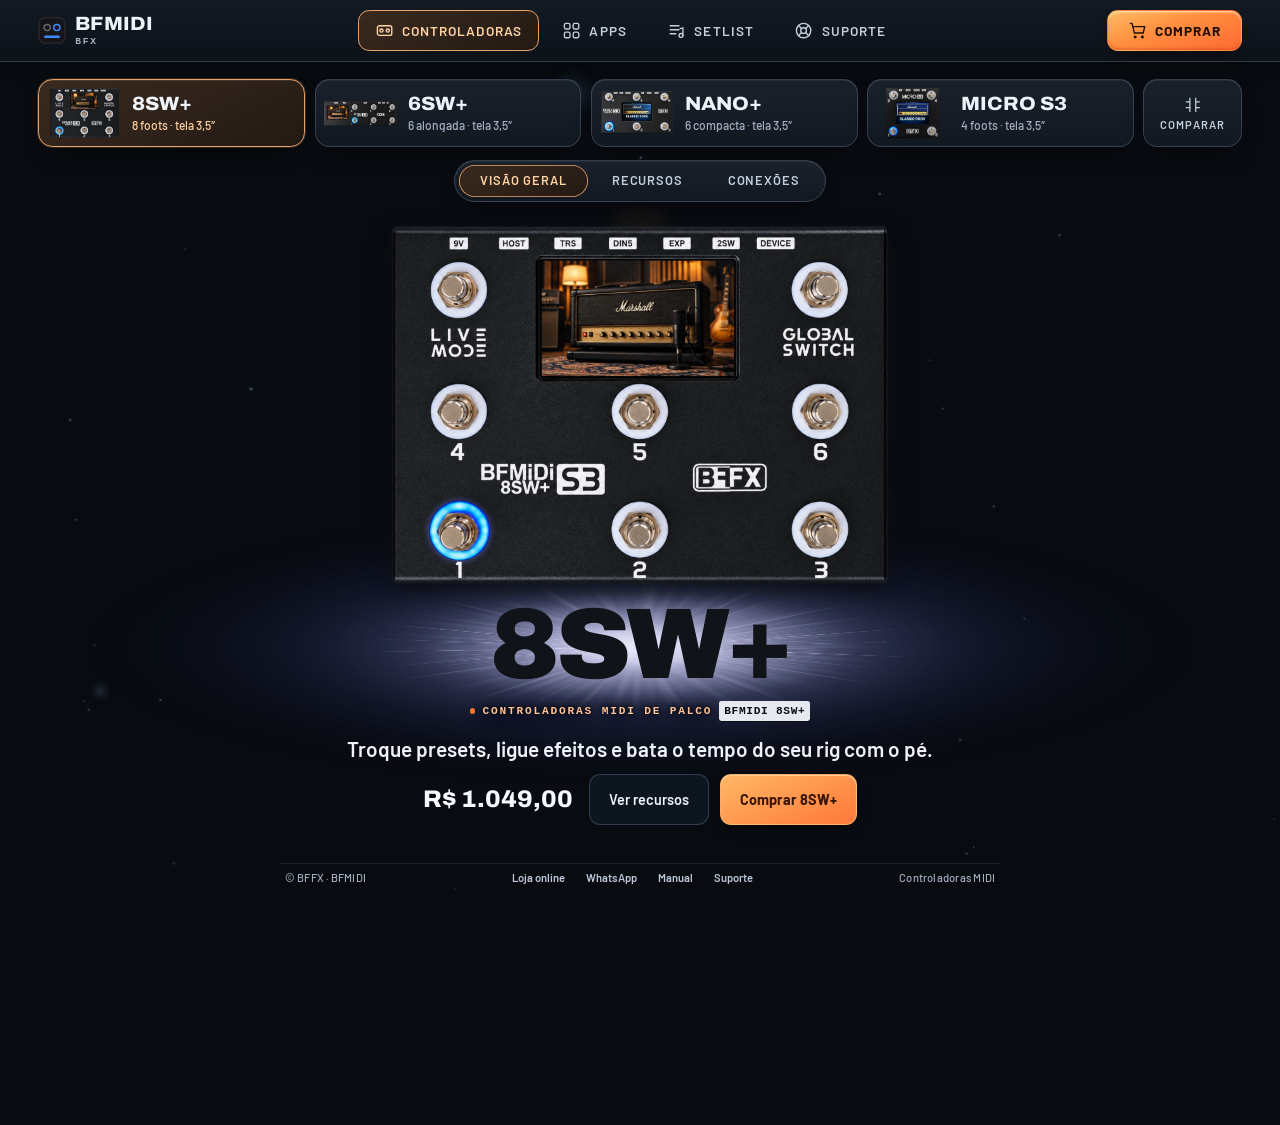
==== index.html @ 733cbb4c "Atualiza site BFMIDI" ====
<!DOCTYPE html>
<html lang="pt-BR">
<head>
<meta charset="utf-8">
<meta name="viewport" content="width=device-width, initial-scale=1, viewport-fit=cover">
<title>BFMIDI 8SW+ — Controladoras MIDI de palco | BFFX</title>
<meta name="description" content="Quatro controladoras MIDI de palco: BFMIDI 8SW+, 6SW+, NANO+ e MICRO S3. Tela colorida, anel de LED por footswitch, MIDI DIN5 (8SW+), TRS e USB, e editor que abre no navegador.">
<meta name="theme-color" content="#080b10">
<meta property="og:type" content="website">
<meta property="og:locale" content="pt_BR">
<meta property="og:url" content="https://bfmidi.com.br/">
<meta property="og:title" content="BFMIDI — Controle total aos seus pés.">
<meta property="og:description" content="Quatro controladoras MIDI de palco: 8SW+, 6SW+, NANO+ e MICRO S3.">
<meta property="og:image" content="https://bfmidi.com.br/assets/og-bfmidi.jpg">
<meta property="og:image:type" content="image/jpeg">
<meta property="og:image:width" content="1200">
<meta property="og:image:height" content="630">
<meta property="og:image:alt" content="BFMIDI 8SW+ visto de frente: oito footswitches, LIVE MODE e GLOBAL SWITCH, tela colorida com amplificador e o anel azul do footswitch 1 aceso.">
<meta name="twitter:card" content="summary_large_image">
<link rel="icon" href="assets/favicon.svg" type="image/svg+xml">
<link rel="apple-touch-icon" href="assets/apple-touch-icon.png">
<!-- Antes de pintar: a faixa de MODELOS só existe nas telas de controladora,
     e as SEÇÕES do modelo só dentro de um modelo. Decidir aqui (e não no
     main.js, que roda depois) evita o salto da página quando ela abre direto
     em Apps ou Suporte (#8sw/apps): o CSS esconde as duas pelos atributos
     data-area e data-sec do <html>, que o main.js mantém dali em diante. -->
<script>(function (v) {
  var area = v === 'apps' ? 'apps' : (v === 'downloads' || v === 'manual') ? 'sup' : v === 'loja' ? 'buy' : 'ctrl';
  document.documentElement.setAttribute('data-area', area);
  if (!v || v === 'info' || v === 'conects' || v === 'comprar') document.documentElement.setAttribute('data-sec', '');
})((location.hash.split('/')[1] || '').toLowerCase());
/* A foto da 8SW+ só é pré-carregada quando ela é a primeira coisa na tela
   (hash vazio ou #8sw). Quem entra por #nano, #nano/info ou #8sw/apps não
   baixa 346 KB com prioridade alta que disputariam com a foto certa — a
   <img> do HTML continua sendo a versão sem JS. */
if (!location.hash || /^#8sw\/?$/i.test(location.hash)) document.head.insertAdjacentHTML('beforeend', '<link rel="preload" as="image" type="image/webp" imagesrcset="assets/8sw-hero-front-sm.webp 800w, assets/8sw-hero-front.webp 1600w" imagesizes="(max-width: 860px) 92vw, (max-width: 1200px) 82vw, 1000px" fetchpriority="high">');</script>
<link rel="preconnect" href="https://fonts.googleapis.com">
<link rel="preconnect" href="https://fonts.gstatic.com" crossorigin>
<link href="https://fonts.googleapis.com/css2?family=Archivo:wdth,wght@100..125,500..900&amp;family=Barlow:wght@400;500;600&amp;display=swap" rel="stylesheet">
<link rel="stylesheet" href="css/tokens.css">
<link rel="stylesheet" href="css/style.css">
<link rel="stylesheet" href="css/refine.css">
<link rel="stylesheet" href="css/apps.css">
<link rel="stylesheet" href="css/pages.css">
<link rel="stylesheet" href="css/home.css">
<link rel="stylesheet" href="css/info.css">
<link rel="stylesheet" href="css/conects.css">
<link rel="stylesheet" href="css/shop.css">
<link rel="stylesheet" href="css/downloads.css">
<link rel="stylesheet" href="css/compare.css">
<!-- SEM JAVASCRIPT: nenhum item de navegação funciona (todos dependem do
     main.js), então os menus saem (fica só a marca), e a HOME ganha embaixo
     dela o painel Apps, que tem layout próprio sem JS e os links diretos de
     cada plataforma. A página deixa de ter a altura travada da HOME e rola.
     Com JS nada disto vale, e o apply() do main.js põe aria-hidden/inert no
     painel Apps. -->
<noscript><style>
  #mnav-main, #mnav-buy, #mstrip, #msec, #mbar { display: none !important; }
  #panels { padding-top: 16px; }
  #panels > .panel { grid-area: auto; }
  #panel-apps { display: flex; opacity: 1; visibility: visible; }
  .app:has(#panel-home.is-on) { height: auto; }
  .app:has(#panel-home.is-on) > .panels { min-height: 0; }
</style></noscript>
</head>
<body>
<a class="skip-link" href="#panels">Pular para o conteúdo</a>
<div class="app" id="app">
<canvas id="particle-field" aria-hidden="true"></canvas>
  <!-- O MENU (out/2026), em três níveis, cada um com um papel só
       (README, "Navegação"; textos em ui.nav do content.js):
         1 MENU PRINCIPAL  as seções do site, sempre as mesmas. No computador
                           fica preso no topo; no celular vira a barra de
                           baixo (#mbar, depois do <main>);
         2 MODELOS         os quatro + Comparar, só nas telas de controladora;
         3 SEÇÕES          as do modelo aberto, dentro da página.
       O que está aqui é a versão da primeira pintura (8SW+ aceso): o main.js
       remonta os três a partir do content.js e mantém o item aceso
       (aria-current="page"). -->
  <header class="mnav" id="mnav">
    <div class="mnav__in">
      <a class="mnav__brand" href="#8sw" data-go="home" aria-label="BFMIDI, página inicial">
        <img src="assets/favicon.svg" alt="" width="34" height="34">
        <span class="mnav__brand-txt" aria-hidden="true">BFMIDI<small>BFX</small></span>
      </a>
      <nav class="mnav__main" id="mnav-main" aria-label="Menu principal">
        <a class="mnav__item" href="#8sw" data-go="home" data-key="ctrl" aria-current="page"><svg class="nav-icon" viewBox="0 0 24 24" fill="none" stroke="currentColor" stroke-width="1.7" stroke-linecap="round" stroke-linejoin="round" aria-hidden="true"><rect x="3" y="6" width="18" height="12" rx="2.5"/><circle cx="8" cy="12" r="2"/><circle cx="16" cy="12" r="2"/></svg><span>Controladoras</span></a>
        <a class="mnav__item" href="#8sw/apps" data-go="view:apps" data-key="apps"><svg class="nav-icon" viewBox="0 0 24 24" fill="none" stroke="currentColor" stroke-width="1.7" stroke-linecap="round" stroke-linejoin="round" aria-hidden="true"><rect x="3" y="3" width="7" height="7" rx="2"/><rect x="14" y="3" width="7" height="7" rx="2"/><rect x="3" y="14" width="7" height="7" rx="2"/><rect x="14" y="14" width="7" height="7" rx="2"/></svg><span>Apps</span></a>
        <a class="mnav__item" href="setlist/" data-key="setlist"><svg class="nav-icon" viewBox="0 0 24 24" fill="none" stroke="currentColor" stroke-width="1.7" stroke-linecap="round" stroke-linejoin="round" aria-hidden="true"><path d="M4 6h11M4 11h11M4 16h7"/><circle cx="17.5" cy="18" r="2.4"/><path d="M19.9 18V8.5l-3.4 1"/></svg><span>Setlist</span></a>
        <a class="mnav__item" href="#8sw/downloads" data-go="view:downloads" data-key="sup"><svg class="nav-icon" viewBox="0 0 24 24" fill="none" stroke="currentColor" stroke-width="1.7" stroke-linecap="round" stroke-linejoin="round" aria-hidden="true"><circle cx="12" cy="12" r="9"/><circle cx="12" cy="12" r="3.6"/><path d="m5.6 5.6 3.9 3.9m5 5 3.9 3.9m0-12.8-3.9 3.9m-5 5-3.9 3.9"/></svg><span>Suporte</span></a>
      </nav>
      <a class="mnav__buy" id="mnav-buy" href="#8sw/comprar" data-go="buy"><svg class="nav-icon" viewBox="0 0 24 24" fill="none" stroke="currentColor" stroke-width="1.7" stroke-linecap="round" stroke-linejoin="round" aria-hidden="true"><path d="M3 3h2l3 12h11l2-8H6"/><circle cx="9" cy="20" r="1"/><circle cx="18" cy="20" r="1"/></svg><span>Comprar</span></a>
    </div>
  </header>
  <nav class="mstrip" id="mstrip" aria-label="Modelos BFMIDI">
    <div class="mstrip__in">
      <a class="mstrip__card" href="#8sw" data-go="model:0" aria-current="page"><span class="mstrip__img"><img src="assets/8sw-hero-front-thumb.webp" alt="" decoding="async"></span><span class="mstrip__txt"><span class="mstrip__name">8SW+</span><span class="mstrip__note"><span class="note-a">8 foots</span><span class="note-b"> · tela 3,5″</span></span></span></a>
      <a class="mstrip__card" href="#6sw" data-go="model:1"><span class="mstrip__img"><img src="assets/6sw-hero-thumb.webp" alt="" decoding="async"></span><span class="mstrip__txt"><span class="mstrip__name">6SW+</span><span class="mstrip__note"><span class="note-a">6 alongada</span><span class="note-b"> · tela 3,5″</span></span></span></a>
      <a class="mstrip__card" href="#nano" data-go="model:2"><span class="mstrip__img"><img src="assets/nano-hero-thumb.webp" alt="" decoding="async"></span><span class="mstrip__txt"><span class="mstrip__name">NANO+</span><span class="mstrip__note"><span class="note-a">6 compacta</span><span class="note-b"> · tela 3,5″</span></span></span></a>
      <a class="mstrip__card" href="#micro" data-go="model:3"><span class="mstrip__img"><img src="assets/micro-hero-thumb.webp" alt="" decoding="async"></span><span class="mstrip__txt"><span class="mstrip__name">MICRO S3</span><span class="mstrip__note"><span class="note-a">4 foots</span><span class="note-b"> · tela 3,5″</span></span></span></a>
      <a class="mstrip__cmp" href="#8sw/comparar" data-go="view:comparar"><svg class="nav-icon" viewBox="0 0 24 24" fill="none" stroke="currentColor" stroke-width="1.7" stroke-linecap="round" stroke-linejoin="round" aria-hidden="true"><path d="M8 3v18M16 3v18"/><path d="M3 8h5M3 16h5M16 8h5M16 16h5"/></svg><span>Comparar</span></a>
    </div>
  </nav>
  <nav class="msec" id="msec" aria-label="Seções do modelo">
    <div class="msec__in">
      <a class="msec__tab" href="#8sw" data-go="home" data-view="home" aria-current="page">Visão geral</a>
      <a class="msec__tab" href="#8sw/info" data-go="view:info" data-view="info">Recursos</a>
      <a class="msec__tab" href="#8sw/conects" data-go="view:conects" data-view="conects">Conexões</a>
    </div>
  </nav>
<p class="sr-only" id="live-region" aria-live="polite"></p>
  <main class="panels" id="panels" tabindex="-1">
    <!-- O título da página fica FORA dos painéis: o painel que sai vira
         aria-hidden/inert, e com o h1 dentro da HOME as outras vistas ficavam
         sem título de nível 1. O apply() do main.js troca o texto a cada vista. -->
    <h1 class="sr-only" id="hero-h1b">BFMIDI 8SW+</h1>
    <section class="panel panel-home is-on" id="panel-home" aria-hidden="false">
      <div class="hero">
<div class="hero-stage bf-stage" id="hero-stage">
          <i class="bf-stage__key" aria-hidden="true"></i>
          <figure class="shot bf-stage is-on" data-i="0" style="--home-ar:1.3927;--home-rel:1;--crop-l:1;--crop-r:1.25;--crop-t:1.05;--crop-b:0.96">
            <i class="bf-stage__rim" aria-hidden="true"></i>
            <i class="bf-stage__floor" aria-hidden="true"></i>
            <div class="shot-body">
            <img src="assets/8sw-hero-front.webp"
                 srcset="assets/8sw-hero-front-sm.webp 800w, assets/8sw-hero-front.webp 1600w"
                 sizes="(max-width: 860px) 92vw, (max-width: 1200px) 82vw, 1000px"
                 alt="BFMIDI 8SW+ visto de frente: oito footswitches, LIVE MODE e GLOBAL SWITCH, tela colorida com amplificador e o anel azul do footswitch 1 aceso.">
            </div>
          </figure>
        </div>
<p class="hero-wordmark" aria-hidden="true"><span class="hero-rays"><span class="hero-rays-field"><i class="r1"></i><i class="r2"></i><i class="r3"></i><i class="core"></i></span></span><span class="hero-wordmark-text" id="hero-wordmark">8SW+</span></p>
<p class="hero-kicker bf-kicker" id="hero-kicker"></p>
<div class="hero-pitch" id="hero-pitch"></div>
      </div>
    </section>
    <section class="panel" id="panel-info" aria-hidden="true"></section>
    <section class="panel" id="panel-conects" aria-hidden="true"></section>
    <section class="panel" id="panel-comprar" aria-hidden="true"></section>
    <section class="panel" id="panel-apps"><div class="apps-page" id="apps-page" data-focus="desk" data-plat="none">
  <div class="ap-wrap">

  <!-- PALCO. A ordem do HTML é a ordem de leitura em todas as larguras:
       cabeçalho → dock → cartão com o botão → aparelhos. No desktop o
       texto vira a coluna da esquerda e o palco a da direita. -->
  <div class="ap-hero">
    <div class="ap-copy">
      <h2 class="ap-title" id="apps-title">
        <span class="ap-title__line">BFMiDi Editor,</span>
        <span class="ap-title__line ap-title__line--hot">em qualquer tela.</span>
      </h2>
      <p class="ap-lead">O mesmo editor da sua BFMIDI no navegador, no Windows, no Mac, no iPhone e no iPad.</p>

      <div class="ap-get" role="group" aria-labelledby="apps-get-label">
        <div class="ap-get__head">
          <p class="ap-label" id="apps-get-label">Escolha onde usar</p>
          <button class="ap-help-btn" id="abrir-ajuda" type="button" commandfor="ajuda-dialog" command="show-modal" aria-haspopup="dialog">
            <svg viewBox="0 0 24 24" fill="none" stroke="currentColor" stroke-width="1.8" stroke-linecap="round" stroke-linejoin="round" aria-hidden="true"><circle cx="12" cy="12" r="9.2"/><path d="M9.4 9.3a2.7 2.7 0 0 1 5.2 1c0 1.8-2.6 2.4-2.6 3.9"/><path d="M12 17.3h.01"/></svg>
            <span>Ajuda<span class="ap-help-more"> para instalar</span></span>
          </button>
        </div>

        <!-- Dock: vira seletor de abas com JS. Sem JS fica oculto e as cinco
             plataformas aparecem numa lista compacta, cada uma com o botão. -->
        <div class="ap-dock" role="tablist" aria-label="Plataformas do BFMiDi Editor" hidden>
          <button class="ap-key" type="button" role="tab" id="ap-tab-online" aria-controls="ap-plat-online" aria-selected="false" tabindex="-1" data-plat="online" data-focus="desk">
            <span class="ap-key__cap" aria-hidden="true"><svg viewBox="0 0 24 24" fill="none" stroke="currentColor" stroke-width="1.6" stroke-linecap="round"><circle cx="12" cy="12" r="9.2"/><path d="M2.9 9.2h18.2M2.9 14.8h18.2"/><path d="M12 2.8c2.5 2.5 3.9 5.7 3.9 9.2s-1.4 6.7-3.9 9.2c-2.5-2.5-3.9-5.7-3.9-9.2S9.5 5.3 12 2.8z"/></svg></span>
            <span class="ap-key__name">Online</span>
            <span class="ap-key__sub" aria-hidden="true"><span class="ap-lm">Navegador</span><span class="ap-s">Web</span></span>
            <span class="ap-key__led" aria-hidden="true"></span>
          </button>
          <button class="ap-key" type="button" role="tab" id="ap-tab-windows" aria-controls="ap-plat-windows" aria-selected="false" tabindex="-1" data-plat="windows" data-focus="desk">
            <span class="ap-key__cap" aria-hidden="true"><svg viewBox="0 0 24 24" fill="currentColor"><path d="M3 5.5 10.5 4.4v7.1H3zm8.5-1.3L21 3v8.5h-9.5zM3 12.5h7.5v7.1L3 18.5zm8.5 0H21V21l-9.5-1.3z"/></svg></span>
            <span class="ap-key__name">Windows</span>
            <span class="ap-key__sub" aria-hidden="true"><span class="ap-l">Windows 10/11</span><span class="ap-m">Win 10/11</span><span class="ap-s">10/11</span></span>
            <span class="ap-key__led" aria-hidden="true"></span>
          </button>
          <button class="ap-key" type="button" role="tab" id="ap-tab-mac" aria-controls="ap-plat-mac" aria-selected="false" tabindex="-1" data-plat="mac" data-focus="desk">
            <span class="ap-key__cap" aria-hidden="true"><svg viewBox="0 0 24 24" fill="currentColor"><path d="M16.4 12.7c0-2.5 2-3.7 2.1-3.8-1.2-1.7-3-1.9-3.6-2-1.5-.2-3 .9-3.8.9-.8 0-2-.9-3.3-.9-1.7 0-3.3 1-4.1 2.5-1.8 3.1-.5 7.6 1.3 10.1.9 1.2 1.9 2.6 3.2 2.5 1.3-.1 1.8-.8 3.3-.8s2 .8 3.3.8 2.2-1.3 3-2.5c1-1.4 1.4-2.8 1.4-2.9 0 0-2.8-1.1-2.8-3.9zM14 5.3c.7-.8 1.2-2 1-3.2-1 0-2.2.7-2.9 1.5-.6.7-1.2 1.9-1 3.1 1.1.1 2.2-.6 2.9-1.4z"/></svg></span>
            <span class="ap-key__name">Mac</span>
            <span class="ap-key__sub" aria-hidden="true"><span class="ap-lm">macOS 14+</span><span class="ap-s">14+</span></span>
            <span class="ap-key__led" aria-hidden="true"></span>
          </button>
          <button class="ap-key" type="button" role="tab" id="ap-tab-ios" aria-controls="ap-plat-ios" aria-selected="false" tabindex="-1" data-plat="ios" data-focus="mobile">
            <span class="ap-key__cap" aria-hidden="true"><svg viewBox="0 0 24 24" fill="none" stroke="currentColor" stroke-width="1.6" stroke-linejoin="round"><rect x="2.6" y="4" width="12.4" height="16.6" rx="2"/><rect x="15.4" y="8.2" width="6.2" height="12.4" rx="1.7" fill="currentColor" fill-opacity=".18"/><path d="M7.6 17.9h2.4" stroke-linecap="round"/></svg></span>
            <span class="ap-key__name">iPhone e iPad</span>
            <span class="ap-key__sub" aria-hidden="true"><span class="ap-lm">iOS 17+</span><span class="ap-s">17+</span></span>
            <span class="ap-key__led" aria-hidden="true"></span>
          </button>
          <button class="ap-key" type="button" role="tab" id="ap-tab-android" aria-controls="ap-plat-android" aria-selected="false" tabindex="-1" data-plat="android" data-focus="phone">
            <span class="ap-key__cap" aria-hidden="true"><svg viewBox="0 0 24 24" fill="currentColor"><path d="M17.6 9.5H6.4v8.2c0 .7.5 1.2 1.2 1.2h1.1v2.6a1.3 1.3 0 0 0 2.6 0v-2.6h1.4v2.6a1.3 1.3 0 0 0 2.6 0v-2.6h1.1c.7 0 1.2-.5 1.2-1.2V9.5zM3.9 9.7a1.3 1.3 0 0 0-1.3 1.3v5.2a1.3 1.3 0 0 0 2.6 0V11a1.3 1.3 0 0 0-1.3-1.3zm16.2 0a1.3 1.3 0 0 0-1.3 1.3v5.2a1.3 1.3 0 0 0 2.6 0V11a1.3 1.3 0 0 0-1.3-1.3zM15.4 3.6l1-1.7c.1-.1 0-.3-.1-.3-.1-.1-.3 0-.3.1l-1 1.8a6.6 6.6 0 0 0-6 0l-1-1.8c-.1-.1-.3-.2-.4-.1-.1.1-.1.2-.1.3l1 1.7A5.9 5.9 0 0 0 6.4 8.7h11.2a5.9 5.9 0 0 0-2.2-5.1zM9.3 6.6a.6.6 0 1 1 0-1.2.6.6 0 0 1 0 1.2zm5.4 0a.6.6 0 1 1 0-1.2.6.6 0 0 1 0 1.2z"/></svg></span>
            <span class="ap-key__name">Android</span>
            <span class="ap-key__sub" aria-hidden="true"><span class="ap-lm">Android 7+</span><span class="ap-s">7+</span></span>
            <span class="ap-key__led" aria-hidden="true"></span>
          </button>
        </div>

        <div class="ap-plats">

          <!-- Online -->
          <article class="ap-plat" id="ap-plat-online" aria-labelledby="ap-plat-online-h" data-plat="online">
            <div class="ap-plat__top">
              <div class="ap-plat__flags"><span class="ap-rec" hidden><span>Recomendado<span class="ap-rec__more"> para este dispositivo</span></span></span></div>
              <span class="ap-plat__icon" aria-hidden="true"><img src="assets/apps/icon-256.png" srcset="assets/apps/icon-112.webp 112w, assets/apps/icon-256.webp 256w" sizes="56px" width="256" height="256" alt="" loading="lazy" decoding="async"></span>
              <div class="ap-plat__id">
                <h3 id="ap-plat-online-h">Online <span class="ap-plat__sub">no navegador</span></h3>
                <p class="ap-plat__req"><svg class="ap-plat__os" aria-hidden="true" viewBox="0 0 24 24" fill="none" stroke="currentColor" stroke-width="1.9" stroke-linecap="round"><circle cx="12" cy="12" r="9.2"/><path d="M2.9 9.2h18.2M2.9 14.8h18.2"/><path d="M12 2.8c2.5 2.5 3.9 5.7 3.9 9.2s-1.4 6.7-3.9 9.2c-2.5-2.5-3.9-5.7-3.9-9.2S9.5 5.3 12 2.8z"/></svg><span>Chrome ou Edge no computador</span></p>
              </div>
            </div>
            <div class="ap-plat__act">
              <a class="ap-cta" href="https://bffx-updates.github.io/Editor_BFMiDi_v15/" target="_blank" rel="noopener noreferrer">
                <span>Abrir no navegador</span>
                <svg viewBox="0 0 24 24" fill="none" stroke="currentColor" stroke-width="2.2" stroke-linecap="round" stroke-linejoin="round" aria-hidden="true"><path d="M14 4h6v6M20 4l-8 8M18 14v4a2 2 0 0 1-2 2H6a2 2 0 0 1-2-2V8a2 2 0 0 1 2-2h4"/></svg>
                <span class="sr-only">(abre em nova aba)</span>
              </a>
              <p class="ap-plat__file ap-plat__meta" aria-hidden="true">Sem instalar · abre em nova aba</p>
              <button class="ap-link-btn js-help" type="button" data-help="ajuda-sem" commandfor="ajuda-dialog" command="show-modal" aria-haspopup="dialog">Ou use o editor do próprio pedal, pelo Wi‑Fi dele</button>
            </div>
            <p class="ap-plat__text"><span class="ap-plat__t1">Nada para instalar: conecta pelo cabo USB e, sem o cabo, abre no modo offline.</span><span class="ap-plat__t2"> Dá para montar os presets mesmo sem o pedal conectado.</span></p>
            <ul class="ap-tags" aria-label="Formas de conexão">
              <li>Cabo USB</li>
              <li>Modo offline</li>
            </ul>
          </article>

          <!-- Windows -->
          <article class="ap-plat" id="ap-plat-windows" aria-labelledby="ap-plat-windows-h" data-plat="windows">
            <div class="ap-plat__top">
              <div class="ap-plat__flags"><span class="ap-rec" hidden><span>Recomendado<span class="ap-rec__more"> para este dispositivo</span></span></span></div>
              <span class="ap-plat__icon" aria-hidden="true"><img src="assets/apps/icon-256.png" srcset="assets/apps/icon-112.webp 112w, assets/apps/icon-256.webp 256w" sizes="56px" width="256" height="256" alt="" loading="lazy" decoding="async"></span>
              <div class="ap-plat__id">
                <h3 id="ap-plat-windows-h">Windows</h3>
                <p class="ap-plat__req"><svg class="ap-plat__os" aria-hidden="true" viewBox="0 0 24 24" fill="currentColor"><path d="M3 5.5 10.5 4.4v7.1H3zm8.5-1.3L21 3v8.5h-9.5zM3 12.5h7.5v7.1L3 18.5zm8.5 0H21V21l-9.5-1.3z"/></svg><span>Windows 10 e 11 (64 bits)</span></p>
              </div>
            </div>
            <div class="ap-plat__act">
              <a class="ap-cta" href="https://apps.microsoft.com/detail/9N261RXBPLBM?hl=pt-BR&amp;gl=BR" target="_blank" rel="noopener noreferrer">
                <svg viewBox="0 0 24 24" fill="none" stroke="currentColor" stroke-width="2.2" stroke-linecap="round" stroke-linejoin="round" aria-hidden="true"><path d="M5 8h14l-1 12H6zM9 8V6a3 3 0 0 1 6 0v2"/></svg>
                <span>Baixar na Microsoft Store</span>
                <span class="sr-only">(abre em nova aba)</span>
              </a>
              <p class="ap-plat__file ap-plat__meta">Microsoft Store · atualiza sozinho</p>
              <a class="ap-link-btn" href="assets/apps/BFMiDi-Editor-15.15.261119-Setup.exe" download>Ou baixe o instalador (Setup.exe · 5,8 MB)</a>
              <button class="ap-link-btn js-help" type="button" data-help="ajuda-win" commandfor="ajuda-dialog" command="show-modal" aria-haspopup="dialog">Como instalar no Windows</button>
            </div>
            <p class="ap-plat__text"><span class="ap-plat__t1">Conecta pelo Wi‑Fi do pedal, pela rede de casa ou pelo cabo USB, e abre para editar mesmo sem o pedal.</span><span class="ap-plat__t2"> Instala por usuário, sem pedir senha de administrador.</span></p>
            <ul class="ap-tags" aria-label="Formas de conexão">
              <li>Wi‑Fi</li>
              <li>Rede</li>
              <li>USB</li>
              <li>Offline</li>
            </ul>
          </article>

          <!-- Mac -->
          <article class="ap-plat" id="ap-plat-mac" aria-labelledby="ap-plat-mac-h" data-plat="mac">
            <div class="ap-plat__top">
              <div class="ap-plat__flags"><span class="ap-rec" hidden><span>Recomendado<span class="ap-rec__more"> para este dispositivo</span></span></span></div>
              <span class="ap-plat__icon" aria-hidden="true"><img src="assets/apps/icon-256.png" srcset="assets/apps/icon-112.webp 112w, assets/apps/icon-256.webp 256w" sizes="56px" width="256" height="256" alt="" loading="lazy" decoding="async"></span>
              <div class="ap-plat__id">
                <h3 id="ap-plat-mac-h">Mac</h3>
                <p class="ap-plat__req"><svg class="ap-plat__os" aria-hidden="true" viewBox="0 0 24 24" fill="currentColor"><path d="M16.4 12.7c0-2.5 2-3.7 2.1-3.8-1.2-1.7-3-1.9-3.6-2-1.5-.2-3 .9-3.8.9-.8 0-2-.9-3.3-.9-1.7 0-3.3 1-4.1 2.5-1.8 3.1-.5 7.6 1.3 10.1.9 1.2 1.9 2.6 3.2 2.5 1.3-.1 1.8-.8 3.3-.8s2 .8 3.3.8 2.2-1.3 3-2.5c1-1.4 1.4-2.8 1.4-2.9 0 0-2.8-1.1-2.8-3.9zM14 5.3c.7-.8 1.2-2 1-3.2-1 0-2.2.7-2.9 1.5-.6.7-1.2 1.9-1 3.1 1.1.1 2.2-.6 2.9-1.4z"/></svg><span>macOS 14 ou mais recente</span></p>
              </div>
            </div>
            <div class="ap-plat__act">
              <a class="ap-cta" href="https://apps.apple.com/br/app/bfmidi-editor/id6810756556" target="_blank" rel="noopener noreferrer">
                <svg viewBox="0 0 24 24" fill="currentColor" aria-hidden="true"><path d="M16.4 12.7c0-2.5 2-3.7 2.1-3.8-1.2-1.7-3-1.9-3.6-2-1.5-.2-3 .9-3.8.9-.8 0-2-.9-3.3-.9-1.7 0-3.3 1-4.1 2.5-1.8 3.1-.5 7.6 1.3 10.1.9 1.2 1.9 2.6 3.2 2.5 1.3-.1 1.8-.8 3.3-.8s2 .8 3.3.8 2.2-1.3 3-2.5c1-1.4 1.4-2.8 1.4-2.9 0 0-2.8-1.1-2.8-3.9zM14 5.3c.7-.8 1.2-2 1-3.2-1 0-2.2.7-2.9 1.5-.6.7-1.2 1.9-1 3.1 1.1.1 2.2-.6 2.9-1.4z"/></svg>
                <span>Baixar na App Store</span>
                <span class="sr-only">(abre em nova aba)</span>
              </a>
              <p class="ap-plat__file ap-plat__meta">App Store · app universal</p>
              <button class="ap-link-btn ap-plat__jump js-jump" type="button" data-jump="apps-conn-title">Como conectar ao pedal</button>
            </div>
            <p class="ap-plat__text"><span class="ap-plat__t1">Conecta pelo Wi‑Fi do pedal, pela rede de casa ou pelo cabo USB, e abre para editar mesmo sem o pedal.</span></p>
            <ul class="ap-tags" aria-label="Formas de conexão">
              <li>Wi‑Fi</li>
              <li>Rede</li>
              <li>USB</li>
              <li>Offline</li>
            </ul>
          </article>

          <!-- iPhone e iPad -->
          <article class="ap-plat" id="ap-plat-ios" aria-labelledby="ap-plat-ios-h" data-plat="ios">
            <div class="ap-plat__top">
              <div class="ap-plat__flags"><span class="ap-rec" hidden><span>Recomendado<span class="ap-rec__more"> para este dispositivo</span></span></span></div>
              <span class="ap-plat__icon" aria-hidden="true"><img src="assets/apps/icon-256.png" srcset="assets/apps/icon-112.webp 112w, assets/apps/icon-256.webp 256w" sizes="56px" width="256" height="256" alt="" loading="lazy" decoding="async"></span>
              <div class="ap-plat__id">
                <h3 id="ap-plat-ios-h">iPhone e iPad</h3>
                <p class="ap-plat__req"><svg class="ap-plat__os" aria-hidden="true" viewBox="0 0 24 24" fill="none" stroke="currentColor" stroke-width="1.9" stroke-linejoin="round"><rect x="2.6" y="4" width="12.4" height="16.6" rx="2"/><rect x="15.4" y="8.2" width="6.2" height="12.4" rx="1.7"/></svg><span>iOS e iPadOS 17 ou mais recente</span></p>
              </div>
            </div>
            <div class="ap-plat__act">
              <a class="ap-cta" href="https://apps.apple.com/br/app/bfmidi-editor/id6810756556" target="_blank" rel="noopener noreferrer">
                <svg viewBox="0 0 24 24" fill="currentColor" aria-hidden="true"><path d="M16.4 12.7c0-2.5 2-3.7 2.1-3.8-1.2-1.7-3-1.9-3.6-2-1.5-.2-3 .9-3.8.9-.8 0-2-.9-3.3-.9-1.7 0-3.3 1-4.1 2.5-1.8 3.1-.5 7.6 1.3 10.1.9 1.2 1.9 2.6 3.2 2.5 1.3-.1 1.8-.8 3.3-.8s2 .8 3.3.8 2.2-1.3 3-2.5c1-1.4 1.4-2.8 1.4-2.9 0 0-2.8-1.1-2.8-3.9zM14 5.3c.7-.8 1.2-2 1-3.2-1 0-2.2.7-2.9 1.5-.6.7-1.2 1.9-1 3.1 1.1.1 2.2-.6 2.9-1.4z"/></svg>
                <span>Baixar na App Store</span>
                <span class="sr-only">(abre em nova aba)</span>
              </a>
              <p class="ap-plat__file ap-plat__meta">App Store · app universal</p>
              <button class="ap-link-btn ap-plat__jump js-jump" type="button" data-jump="apps-conn-title">Como conectar ao pedal</button>
            </div>
            <p class="ap-plat__text"><span class="ap-plat__t1">Conecta pelo Wi‑Fi do pedal ou pela rede de casa, e abre para editar mesmo sem o pedal.</span><span class="ap-plat__t2"> O mesmo download serve o iPhone e o iPad.</span></p>
            <ul class="ap-tags" aria-label="Formas de conexão">
              <li>Wi‑Fi</li>
              <li>Rede</li>
              <li>Offline</li>
            </ul>
          </article>

          <!-- Android -->
          <article class="ap-plat" id="ap-plat-android" aria-labelledby="ap-plat-android-h" data-plat="android">
            <div class="ap-plat__top">
              <div class="ap-plat__flags"><span class="ap-rec" hidden><span>Recomendado<span class="ap-rec__more"> para este dispositivo</span></span></span></div>
              <span class="ap-plat__icon" aria-hidden="true"><img src="assets/apps/icon-256.png" srcset="assets/apps/icon-112.webp 112w, assets/apps/icon-256.webp 256w" sizes="56px" width="256" height="256" alt="" loading="lazy" decoding="async"></span>
              <div class="ap-plat__id">
                <h3 id="ap-plat-android-h">Android</h3>
                <p class="ap-plat__req"><svg class="ap-plat__os" aria-hidden="true" viewBox="0 0 24 24" fill="currentColor"><path d="M17.6 9.5H6.4v8.2c0 .7.5 1.2 1.2 1.2h1.1v2.6a1.3 1.3 0 0 0 2.6 0v-2.6h1.4v2.6a1.3 1.3 0 0 0 2.6 0v-2.6h1.1c.7 0 1.2-.5 1.2-1.2V9.5zM3.9 9.7a1.3 1.3 0 0 0-1.3 1.3v5.2a1.3 1.3 0 0 0 2.6 0V11a1.3 1.3 0 0 0-1.3-1.3zm16.2 0a1.3 1.3 0 0 0-1.3 1.3v5.2a1.3 1.3 0 0 0 2.6 0V11a1.3 1.3 0 0 0-1.3-1.3zM15.4 3.6l1-1.7c.1-.1 0-.3-.1-.3-.1-.1-.3 0-.3.1l-1 1.8a6.6 6.6 0 0 0-6 0l-1-1.8c-.1-.1-.3-.2-.4-.1-.1.1-.1.2-.1.3l1 1.7A5.9 5.9 0 0 0 6.4 8.7h11.2a5.9 5.9 0 0 0-2.2-5.1zM9.3 6.6a.6.6 0 1 1 0-1.2.6.6 0 0 1 0 1.2zm5.4 0a.6.6 0 1 1 0-1.2.6.6 0 0 1 0 1.2z"/></svg><span>Android 7 ou mais recente</span></p>
              </div>
            </div>
            <div class="ap-plat__act">
              <a class="ap-cta" href="https://play.google.com/store/apps/details?id=com.bffx.bfmidi" target="_blank" rel="noopener noreferrer">
                <svg viewBox="0 0 24 24" fill="currentColor" aria-hidden="true"><path d="M4.3 2.6c-.2.2-.3.6-.3 1v16.8c0 .4.1.8.3 1l9.5-9.4zM17 8.6 14.5 7.2 4.9 1.8l9.9 9.9zm0 6.8-2.2-2.2-9.9 9.9 9.6-5.5zM20.9 11.1 18 9.5l-2.4 2.4 2.4 2.4 2.9-1.6c.8-.5.8-1.2 0-1.6z"/></svg>
                <span>Baixar no Google Play</span>
                <span class="sr-only">(abre em nova aba)</span>
              </a>
              <p class="ap-plat__file ap-plat__meta">Google Play · celular e tablet</p>
              <button class="ap-link-btn ap-plat__jump js-jump" type="button" data-jump="apps-conn-title">Como conectar ao pedal</button>
            </div>
            <p class="ap-plat__text"><span class="ap-plat__t1">Conecta pelo Wi‑Fi do pedal ou pela rede de casa, e abre para editar mesmo sem o pedal.</span></p>
            <ul class="ap-tags" aria-label="Formas de conexão">
              <li>Wi‑Fi</li>
              <li>Rede</li>
              <li>Offline</li>
            </ul>
          </article>

        </div>
      </div>
    </div>

    <div class="ap-stage">
      <div class="ap-lights" aria-hidden="true">
        <i class="ap-light ap-light--haze"></i>
        <i class="ap-light ap-light--rim"></i>
        <i class="ap-light ap-light--beam ap-light--beam-c"></i>
        <i class="ap-light ap-light--beam ap-light--beam-l"></i>
        <i class="ap-light ap-light--beam ap-light--beam-r"></i>
      </div>
      <div class="ap-stage__floor" aria-hidden="true"></div>

      <figure class="ap-dev ap-mac" data-dev="desk">
        <div class="ap-dev__in">
          <div class="ap-mac__lid">
            <span class="ap-mac__cam" aria-hidden="true"></span>
            <!-- Barra da janela: troca com a plataforma escolhida no dock. -->
            <div class="ap-chrome" aria-hidden="true">
              <div class="ap-chrome__v ap-chrome--web">
                <span class="ap-chrome__nav"><svg viewBox="0 0 24 24" fill="none" stroke="currentColor" stroke-width="2.2" stroke-linecap="round" stroke-linejoin="round"><path d="m14.5 6-6 6 6 6"/></svg><svg viewBox="0 0 24 24" fill="none" stroke="currentColor" stroke-width="2.2" stroke-linecap="round" stroke-linejoin="round"><path d="m9.5 6 6 6-6 6"/></svg></span>
                <span class="ap-chrome__tab"><i></i><svg class="ap-chrome__txt" viewBox="0 0 95 20" width="95" height="20"><text x="0" y="15.4" textLength="94.7" lengthAdjust="spacingAndGlyphs">BFMiDi Editor</text></svg></span>
                <span class="ap-chrome__url"><svg viewBox="0 0 24 24" fill="none" stroke="currentColor" stroke-width="2.2" stroke-linecap="round" stroke-linejoin="round"><rect x="5" y="10.5" width="14" height="10" rx="2.4"/><path d="M8.5 10.5V8a3.5 3.5 0 0 1 7 0v2.5"/></svg><svg class="ap-chrome__txt" viewBox="0 0 294 20" width="294" height="20"><text x="0" y="15.4" textLength="293.8" lengthAdjust="spacingAndGlyphs">bffx-updates.github.io/Editor_BFMiDi_v15</text></svg></span>
              </div>
              <div class="ap-chrome__v ap-chrome--mac">
                <span class="ap-chrome__lights"><i></i><i></i><i></i></span>
                <svg class="ap-chrome__txt" viewBox="0 0 49 20" width="49" height="20"><text x="0" y="15.4" textLength="48.5" lengthAdjust="spacingAndGlyphs">BFMiDi</text></svg>
              </div>
              <div class="ap-chrome__v ap-chrome--win">
                <i class="ap-chrome__app"></i>
                <svg class="ap-chrome__txt" viewBox="0 0 95 20" width="95" height="20"><text x="0" y="15.4" textLength="94.7" lengthAdjust="spacingAndGlyphs">BFMiDi Editor</text></svg>
                <span class="ap-chrome__ctrls"><svg viewBox="0 0 24 24" fill="none" stroke="currentColor" stroke-width="1.6"><path d="M6 12h12"/></svg><svg viewBox="0 0 24 24" fill="none" stroke="currentColor" stroke-width="1.6"><rect x="6.5" y="6.5" width="11" height="11" rx="1.2"/></svg><svg viewBox="0 0 24 24" fill="none" stroke="currentColor" stroke-width="1.6" stroke-linecap="round"><path d="m6.5 6.5 11 11m0-11-11 11"/></svg></span>
              </div>
            </div>
            <div class="ap-screen">
              <img src="assets/apps/editor-mac-live.webp" srcset="assets/apps/editor-mac-live-720.webp 720w, assets/apps/editor-mac-live.webp 1440w" sizes="(max-width: 860px) 78vw, 45vw" width="1440" height="900" loading="lazy" decoding="async"
                   alt="BFMiDi Editor no computador, no modo LIVE: os seis footswitches do preset Classic Rock, cada um com ícone e cor próprios, e o footswitch 4 em edição no modo stomp.">
            </div>
          </div>
          <div class="ap-mac__base" aria-hidden="true"></div>
        </div>
        <span class="ap-dev__glow" aria-hidden="true"></span>
      </figure>

      <figure class="ap-dev ap-ipad" data-dev="mobile">
        <div class="ap-dev__in">
          <div class="ap-ipad__body">
            <span class="ap-ipad__cam" aria-hidden="true"></span>
            <div class="ap-screen">
              <img src="assets/apps/editor-ipad-preset.webp" srcset="assets/apps/editor-ipad-preset-450.webp 450w, assets/apps/editor-ipad-preset.webp 900w" sizes="(max-width: 860px) 22vw, 16vw" width="900" height="1200" loading="lazy" decoding="async"
                   alt="BFMiDi Editor no iPad: preset A1 Classic Rock com a imagem de fundo da tela, a lista de footswitches e o menu de configurações.">
            </div>
          </div>
        </div>
        <span class="ap-dev__glow" aria-hidden="true"></span>
      </figure>

      <figure class="ap-dev ap-phone" data-dev="mobile phone">
        <div class="ap-dev__in">
          <div class="ap-phone__body">
            <div class="ap-screen">
              <img src="assets/apps/editor-iphone-preset.webp" srcset="assets/apps/editor-iphone-preset-300.webp 300w, assets/apps/editor-iphone-preset.webp 600w" sizes="(max-width: 860px) 24vw, 10vw" width="600" height="1304" loading="lazy" decoding="async"
                   alt="BFMiDi Editor no iPhone: o console do banco A1 Classic Rock, com as teclas de 1 a 6 e os atalhos para modo amigável, footswitches, bancos, Wi‑Fi, host e atualização.">
              <span class="ap-phone__island" aria-hidden="true"></span>
              <span class="ap-phone__hole" aria-hidden="true"></span>
            </div>
          </div>
        </div>
        <span class="ap-dev__glow" aria-hidden="true"></span>
      </figure>
    </div>
  </div>

  <!-- ABAIXO DA DOBRA: o que o editor faz e como ele conecta. -->
  <div class="ap-more">
    <section class="ap-perks" aria-labelledby="apps-perks-title">
      <div class="ap-sec-head">
        <div class="ap-sec-head__t">
          <h3 id="apps-perks-title">O que você controla</h3>
        </div>
        <p class="ap-sec-lead">Presets, footswitches, tela e LEDs da sua BFMIDI, tudo num lugar só.</p>
      </div>
      <ul class="ap-perks__list">
        <li class="ap-perk" style="--c:var(--led-presets)">
          <span class="ap-ring" aria-hidden="true"><span class="ap-ring__glow"></span><svg class="ap-ring__svg" viewBox="0 0 100 100"><circle class="ap-ring__off" cx="50" cy="50" r="42" pathLength="360"/><circle class="ap-ring__on" cx="50" cy="50" r="42" pathLength="360"/></svg><svg class="ap-ring__ico" viewBox="0 0 24 24" fill="none" stroke="currentColor" stroke-width="1.7" stroke-linecap="round" stroke-linejoin="round"><path d="m12 3 9 5-9 5-9-5 9-5Z"/><path d="m3 12.5 9 5 9-5"/><path d="m3 17 9 5 9-5"/></svg></span>
          <h4 class="ap-perk__k">Bancos e presets</h4>
          <p class="ap-perk__big">10 × 6</p>
          <p class="ap-perk__p">10 bancos, de A a J, com 6 presets cada (4 ao alcance do pé na MICRO S3).</p>
        </li>
        <li class="ap-perk" style="--c:var(--led-live)">
          <span class="ap-ring" aria-hidden="true"><span class="ap-ring__glow"></span><svg class="ap-ring__svg" viewBox="0 0 100 100"><circle class="ap-ring__off" cx="50" cy="50" r="42" pathLength="360"/><circle class="ap-ring__on" cx="50" cy="50" r="42" pathLength="360"/></svg><svg class="ap-ring__ico" viewBox="0 0 24 24" fill="none" stroke="currentColor" stroke-width="1.7" stroke-linecap="round" stroke-linejoin="round"><path d="M2.5 12h4l2.6-6.5 5 13 2.6-6.5h4.8"/></svg></span>
          <h4 class="ap-perk__k">Modo LIVE</h4>
          <p class="ap-perk__big">Pé a pé</p>
          <p class="ap-perk__p">Cada footswitch com o seu comportamento: stomp, tap tempo, macros e mais.</p>
        </li>
        <li class="ap-perk" style="--c:var(--led-screen)">
          <span class="ap-ring" aria-hidden="true"><span class="ap-ring__glow"></span><svg class="ap-ring__svg" viewBox="0 0 100 100"><circle class="ap-ring__off" cx="50" cy="50" r="42" pathLength="360"/><circle class="ap-ring__on" cx="50" cy="50" r="42" pathLength="360"/></svg><svg class="ap-ring__ico" viewBox="0 0 24 24" fill="none" stroke="currentColor" stroke-width="1.7" stroke-linecap="round" stroke-linejoin="round"><rect x="3" y="4" width="18" height="12.5" rx="2"/><path d="M8.5 20h7M12 16.5V20"/><path d="m6.5 13 3.2-3.4 2.3 2.2 2-1.9 3.5 3.1"/></svg></span>
          <h4 class="ap-perk__k">Tela e LEDs</h4>
          <p class="ap-perk__big">A sua cara</p>
          <p class="ap-perk__p">Ícones, cores e imagens na tela da controladora, e a cor do anel de LED de cada footswitch.</p>
        </li>
        <li class="ap-perk" style="--c:var(--led-midi)">
          <span class="ap-ring" aria-hidden="true"><span class="ap-ring__glow"></span><svg class="ap-ring__svg" viewBox="0 0 100 100"><circle class="ap-ring__off" cx="50" cy="50" r="42" pathLength="360"/><circle class="ap-ring__on" cx="50" cy="50" r="42" pathLength="360"/></svg><svg class="ap-ring__ico" viewBox="0 0 24 24" fill="none" stroke="currentColor" stroke-width="1.7" stroke-linecap="round" stroke-linejoin="round"><path d="M3 11.6V4.5A1.5 1.5 0 0 1 4.5 3h7.1l9.1 9.1-8.6 8.6L3 11.6Z"/><circle cx="7.7" cy="7.7" r="1.5"/></svg></span>
          <h4 class="ap-perk__k">Modo amigável</h4>
          <p class="ap-perk__big">Nomes, não números</p>
          <p class="ap-perk__p">CC e PC com o nome certo para dezenas de pedais e processadores: Kemper, Valeton GP‑5, Ampero…</p>
        </li>
      </ul>
    </section>

    <section class="ap-conn" id="apps-conn" aria-labelledby="apps-conn-title">
      <div class="ap-sec-head">
        <div class="ap-sec-head__t">
          <p class="ap-kicker" aria-hidden="true">Conexão</p>
          <h3 id="apps-conn-title">Conecte do seu jeito</h3>
        </div>
        <p class="ap-sec-lead">Wi‑Fi do pedal, rede de casa ou cabo USB — e até sem o pedal.</p>
      </div>
      <ul class="ap-conn__list">
        <li class="ap-conn__cell" style="--c:var(--led-wireless)">
          <div class="ap-conn__head"><span class="ap-port" aria-hidden="true">Wi‑Fi</span><h4>Wi‑Fi do pedal</h4></div>
          <code>http://192.168.4.1</code>
          <p>Rede <b>BFMIDI_WIFI</b>, senha <b>bfmidi@editor</b></p>
        </li>
        <li class="ap-conn__cell" style="--c:var(--led-wireless)">
          <div class="ap-conn__head"><span class="ap-port" aria-hidden="true">Rede</span><h4>Rede de casa</h4></div>
          <code>http://bfmidi.local</code>
          <p>Pedal e aparelho na mesma rede</p>
        </li>
        <li class="ap-conn__cell" style="--c:var(--led-usb)">
          <div class="ap-conn__head"><span class="ap-port" aria-hidden="true">USB</span><h4>Cabo USB</h4></div>
          <code>Chrome ou Edge</code>
          <p>No computador, e nos apps de Windows e Mac</p>
        </li>
        <li class="ap-conn__cell" style="--c:var(--led-doc)">
          <div class="ap-conn__head"><span class="ap-port" aria-hidden="true">Offline</span><h4>Sem pedal</h4></div>
          <code>Modo offline</code>
          <p>Nos apps e no editor online</p>
        </li>
      </ul>
    </section>

    <div class="ap-foot">
      <p class="ap-compat"><span class="ap-compat__k">Para</span> 8SW+, 6SW+, NANO+ e MICRO S3 <span class="ap-compat__dot" aria-hidden="true">·</span> <span>Backup dos presets no editor e firmware pelo atualizador online</span></p>
      <button class="ap-link-btn js-help" type="button" commandfor="ajuda-dialog" command="show-modal" aria-haspopup="dialog">Guia de instalação e ajuda</button>
    </div>
  </div>

  </div>

<dialog id="ajuda-dialog" aria-labelledby="ajuda-titulo" closedby="any">
  <div class="apps-dialog-head">
    <img class="apps-dialog-icon" src="assets/apps/icon-256.png" srcset="assets/apps/icon-112.webp 112w, assets/apps/icon-256.webp 256w" sizes="46px" width="256" height="256" alt="" loading="lazy" decoding="async">
    <div class="apps-dialog-titles">
      <p class="apps-dialog-label bf-kicker"><span class="apps-dialog-brand">BFMiDi Editor</span></p>
      <h2 id="ajuda-titulo">Como podemos ajudar?</h2>
    </div>
    <button class="apps-close-help" type="button" aria-label="Fechar ajuda" commandfor="ajuda-dialog" command="close" autofocus>
      <svg viewBox="0 0 24 24" fill="none" stroke="currentColor" stroke-width="2" stroke-linecap="round" aria-hidden="true"><path d="M6 6l12 12M18 6 6 18"/></svg>
    </button>
  </div>
  <div class="apps-dialog-body">
    <section class="apps-section" id="ajuda-sem" aria-labelledby="ajuda-sem-h">
      <h3 id="ajuda-sem-h"><span class="apps-step" aria-hidden="true">01</span>Sem instalar nada</h3>
      <p class="apps-p">O editor abre direto no navegador, de três jeitos:</p>
      <ul class="apps-reads">
        <li><span>Wi‑Fi do pedal</span><a href="http://192.168.4.1" target="_blank" rel="noopener noreferrer">http://192.168.4.1<span class="sr-only"> (abre em nova aba)</span></a><small>Com o pedal ligado e o Wi‑Fi dele ativo: rede <b>BFMIDI_WIFI</b>, senha <b>bfmidi@editor</b>. O editor vem do próprio pedal.</small></li>
        <li><span>Rede de casa</span><a href="http://bfmidi.local" target="_blank" rel="noopener noreferrer">http://bfmidi.local<span class="sr-only"> (abre em nova aba)</span></a><small>Pedal e aparelho na mesma rede. O editor vem do próprio pedal.</small></li>
        <li><span>Cabo USB</span><b>Chrome ou Edge</b><small>No computador, pelo <a href="https://bffx-updates.github.io/Editor_BFMiDi_v15/" target="_blank" rel="noopener noreferrer">editor online<span class="sr-only"> (abre em nova aba)</span></a></small></li>
      </ul>
    </section>
    <section class="apps-section" id="ajuda-win" aria-labelledby="ajuda-win-h">
      <h3 id="ajuda-win-h"><span class="apps-step" aria-hidden="true">02</span>Instalando no Windows</h3>
      <ol class="apps-steps">
        <li>Toque em <b>Baixar na Microsoft Store</b> e depois em <b>Obter</b> (ou <b>Instalar</b>). A Store instala e atualiza o app sozinha, sem aviso de segurança.</li>
        <li>Se preferir o instalador, baixe o <b>Setup.exe</b>. Nele o Windows pode mostrar <b>“O Windows protegeu o seu PC”</b>: clique em <b>Mais informações</b> e depois em <b>Executar assim mesmo</b>.</li>
        <li>Use um só dos dois: o app da Store e o do Setup.exe aparecem como apps separados no Windows.</li>
      </ol>
    </section>
    <section class="apps-section" id="ajuda-links" aria-labelledby="ajuda-links-h">
      <h3 id="ajuda-links-h"><span class="apps-step" aria-hidden="true">03</span>Links úteis</h3>
      <ul class="apps-links">
        <li><a href="https://bffx-updates.github.io/MANUAL_USER/" target="_blank" rel="noopener noreferrer"><svg viewBox="0 0 24 24" fill="none" stroke="currentColor" stroke-width="1.7" stroke-linecap="round" stroke-linejoin="round" aria-hidden="true"><path d="M12 6.5C10 5 7 4.5 3.5 5v13.5c3.5-.5 6.5 0 8.5 1.5 2-1.5 5-2 8.5-1.5V5C17 4.5 14 5 12 6.5z"/><path d="M12 6.5V20"/></svg>Manual da BFMIDI<span class="sr-only"> (abre em nova aba)</span></a></li>
        <li><a href="https://bffx-updates.github.io/Update_BFMiDi_v15/" target="_blank" rel="noopener noreferrer"><svg viewBox="0 0 24 24" fill="none" stroke="currentColor" stroke-width="1.7" stroke-linecap="round" stroke-linejoin="round" aria-hidden="true"><path d="M12 16V4m0 0-4.5 4.5M12 4l4.5 4.5"/><path d="M4 15v3a2 2 0 0 0 2 2h12a2 2 0 0 0 2-2v-3"/></svg>Atualizar o firmware do pedal<span class="sr-only"> (abre em nova aba)</span></a></li>
        <li><a href="https://bffx-updates.github.io/Editor_BFMiDi_v15/privacy.html" target="_blank" rel="noopener noreferrer"><svg viewBox="0 0 24 24" fill="none" stroke="currentColor" stroke-width="1.7" stroke-linecap="round" stroke-linejoin="round" aria-hidden="true"><rect x="5" y="10.5" width="14" height="10" rx="2.4"/><path d="M8.5 10.5V8a3.5 3.5 0 0 1 7 0v2.5"/></svg>Política de privacidade<span class="sr-only"> (abre em nova aba)</span></a></li>
      </ul>
    </section>
    <section class="apps-section" id="ajuda-versoes" aria-labelledby="ajuda-versoes-h">
      <h3 id="ajuda-versoes-h"><span class="apps-step" aria-hidden="true">04</span>Sobre as versões</h3>
      <dl class="apps-versions">
        <div><dt>Windows</dt><dd>Disponível na Microsoft Store, para Windows 10 e 11. Também há o instalador (Setup.exe · 5,8 MB), que instala por usuário, sem senha de administrador. Inclui Wi‑Fi automático e conexão por cabo USB.</dd></div>
        <div><dt>Mac</dt><dd>Disponível na App Store. Requer macOS 14 ou mais recente.</dd></div>
        <div><dt>iPhone e iPad</dt><dd>Disponível na App Store. Requer iOS ou iPadOS 17 ou mais recente.</dd></div>
        <div><dt>Android</dt><dd>Disponível no Google Play. Requer Android 7 ou mais recente.</dd></div>
      </dl>
    </section>
  </div>
</dialog>
</div></section>
    <section class="panel" id="panel-downloads" aria-labelledby="downloads-title" aria-hidden="true" inert></section>
    <section class="panel" id="panel-manual" aria-labelledby="manual-title" aria-hidden="true" inert></section>
    <!-- As duas páginas do menu (out/2026): Comparar, a tabela das quatro, e
         Comprar, as quatro lado a lado (quando o Comprar do menu é tocado
         fora de um modelo). Montadas pelo main.js, textos no content.js. -->
    <section class="panel" id="panel-comparar" aria-labelledby="comparar-title" aria-hidden="true" inert></section>
    <section class="panel" id="panel-loja" aria-labelledby="loja-title" aria-hidden="true" inert></section>
  </main>
<!-- O MENU PRINCIPAL no celular (≤600px): fixo embaixo, perto do polegar.
     Os mesmos itens do topo, com o nome curto (`short`), e o Comprar como
     quarto item. No computador ele não aparece. DEPOIS do <main> no HTML:
     a ordem de Tab segue a leitura. -->
  <nav class="mbar" id="mbar" aria-label="Menu principal">
    <a class="mbar__item" href="#8sw" data-go="home" data-key="ctrl" aria-current="page"><svg class="nav-icon" viewBox="0 0 24 24" fill="none" stroke="currentColor" stroke-width="1.7" stroke-linecap="round" stroke-linejoin="round" aria-hidden="true"><rect x="3" y="6" width="18" height="12" rx="2.5"/><circle cx="8" cy="12" r="2"/><circle cx="16" cy="12" r="2"/></svg><span>Modelos</span></a>
    <a class="mbar__item" href="#8sw/apps" data-go="view:apps" data-key="apps"><svg class="nav-icon" viewBox="0 0 24 24" fill="none" stroke="currentColor" stroke-width="1.7" stroke-linecap="round" stroke-linejoin="round" aria-hidden="true"><rect x="3" y="3" width="7" height="7" rx="2"/><rect x="14" y="3" width="7" height="7" rx="2"/><rect x="3" y="14" width="7" height="7" rx="2"/><rect x="14" y="14" width="7" height="7" rx="2"/></svg><span>Apps</span></a>
    <a class="mbar__item" href="setlist/" data-key="setlist"><svg class="nav-icon" viewBox="0 0 24 24" fill="none" stroke="currentColor" stroke-width="1.7" stroke-linecap="round" stroke-linejoin="round" aria-hidden="true"><path d="M4 6h11M4 11h11M4 16h7"/><circle cx="17.5" cy="18" r="2.4"/><path d="M19.9 18V8.5l-3.4 1"/></svg><span>Setlist</span></a>
    <a class="mbar__item" href="#8sw/downloads" data-go="view:downloads" data-key="sup"><svg class="nav-icon" viewBox="0 0 24 24" fill="none" stroke="currentColor" stroke-width="1.7" stroke-linecap="round" stroke-linejoin="round" aria-hidden="true"><circle cx="12" cy="12" r="9"/><circle cx="12" cy="12" r="3.6"/><path d="m5.6 5.6 3.9 3.9m5 5 3.9 3.9m0-12.8-3.9 3.9m-5 5-3.9 3.9"/></svg><span>Suporte</span></a>
    <a class="mbar__item" href="#8sw/comprar" data-go="buy" data-key="buy"><svg class="nav-icon" viewBox="0 0 24 24" fill="none" stroke="currentColor" stroke-width="1.7" stroke-linecap="round" stroke-linejoin="round" aria-hidden="true"><path d="M3 3h2l3 12h11l2-8H6"/><circle cx="9" cy="20" r="1"/><circle cx="18" cy="20" r="1"/></svg><span>Comprar</span></a>
  </nav>
  <footer class="site-footer">
    <div class="wrap footer-row">
      <p class="footer-note">© BFFX · BFMIDI</p>
      <!-- Links do rodapé (13/11/2026): a loja e o WhatsApp são os mesmos
           destinos do painel Comprar. -->
      <ul class="footer-links">
        <li><a href="https://loja.bffx.com.br" target="_blank" rel="noopener noreferrer">Loja online<span class="sr-only"> (abre em nova aba)</span></a></li>
        <li><a href="https://wa.me/5516992274195" target="_blank" rel="noopener noreferrer">WhatsApp<span class="sr-only"> (abre em nova aba)</span></a></li>
        <li><a href="https://bffx-updates.github.io/MANUAL_USER/" target="_blank" rel="noopener noreferrer">Manual<span class="sr-only"> (abre em nova aba)</span></a></li>
        <li><a href="#8sw/downloads" data-go="view:downloads">Suporte</a></li>
      </ul>
      <p class="footer-end" data-copy="footerEnd">Controladoras MIDI</p>
    </div>
  </footer>
</div>
<script src="js/content.js" defer></script>
<script src="js/main.js" defer></script>
<script src="js/apps.js" defer></script>
<script src="js/particles.js" defer></script>
</body>
</html>
---- css/tokens.css ----
/* ============================================================
   BFMIDI — VITRINE (Site/) · TOKENS
   ------------------------------------------------------------
   A FONTE ÚNICA do tema publicado: o palco escuro. Só custom
   properties, nenhuma regra de componente. Carregado ANTES de
   todas as outras folhas.

   Quem consome:
   · o cromo (css/style.css, css/refine.css): cápsula de
     modelos, barras, rodapé, HOME;
   · a linguagem dos painéis (css/pages.css), que só cria
     APELIDOS (--pg-*) apontando para cá;
   · os painéis (info/conects/shop/downloads.css) e os Apps.
   Painel NÃO redefine token: se faltar um, ele entra aqui.

   SELETOR `html:root` (e não `:root`): especificidade 0,1,1.
   Assim nenhum `:root` solto que outra folha ainda declare
   ganha deste arquivo por vir depois na cascata — a fonte é
   uma só por construção, não por ordem de <link>.

   Contrastes medidos sobre --bg (#080b10), o fundo real da
   página. Sobre o cartão (--surface, ~#19212c) cada um perde
   cerca de 20%, e ainda passa AA onde é usado.

   Três regras de cor, iguais no site inteiro:
   A) O LARANJA é o único estado aceso — o leito do modelo
      ativo, a pílula ativa, o CTA, o ponto do micro-rótulo.
   B) O AZUL é luz, nunca enfeite: anel de LED, contraluz.
   C) A cor de LED diz o ASSUNTO (tabela --led-*), não a
      posição do cartão. Ela mora só no anel, no brilho de
      canto do cartão e nos pontos de LED; rótulo e botão
      fantasma ficam neutros.
   ============================================================ */

html:root {
  color-scheme: dark;

  /* ---------- PALCO ---------------------------------------- */
  --bg:   #080b10;   /* fundo da página (o palco) */
  --bg-2: #111720;   /* placa um degrau acima do fundo */

  /* Superfície de cartão: grafite com alfa .95, para o bokeh das
     partículas não atravessar o cartão e virar mancha. */
  --surface: linear-gradient(180deg, #19212cf2, #121820f2);
  /* Poço: o rebaixo dentro de um cartão (fileira de LEDs, miniatura). */
  --well: #0c1118e6;
  /* Filete do cartão (o limite de cima que pega luz). */
  --card-edge: #ffffff0d;
  /* Sombra do cartão: o filete de luz em cima + a sombra curta embaixo. */
  --card-shadow: inset 0 1px 0 #ffffff0f, 0 16px 30px -24px #000;
  --well-shadow: inset 0 1px 3px #0009, inset 0 0 0 1px #ffffff0c;

  /* ---------- TINTA ----------------------------------------
     Sobre #080b10: */
  --ink:   #eef3fa;   /* 17,7:1 — títulos, números, texto forte */
  --ink-2: #bdc8d8;   /* 11,7:1 — corpo de texto, rótulo de cartão */
  --ink-3: #a4b0c2;   /*  9,0:1 (7,4:1 no cartão) — legenda, nota, micro-rótulo fraco */
  --title-ink: #f5f8fc;   /* 18,5:1 — a primeira linha do título de página */

  /* Filetes: divisor decorativo (--line) e contorno de controle
     (--line-2, o que identifica botão fantasma e pílula). */
  --line:   #a6bedd24;
  --line-2: #a6bedd3b;

  /* ---------- LARANJA (o único aceso) --------------------- */
  --orange:  #ff792f;                                     /* ponto do micro-rótulo, leito */
  --cta:     linear-gradient(155deg, #ffb765, #ff7838);   /* botão primário */
  --cta-ink: #391508;                                     /* texto sobre o --cta: 9,5:1 a 6,2:1 */
  --cta-edge: #ffc17e99;
  --cta-shadow: inset 0 1px 1px #ffdfb2, 0 8px 18px -10px #000;
  /* Botão fantasma (secundário): neutro, sem a cor do assunto. */
  --ghost-bg: #0f1824cc;
  --ghost-bg-hover: #16212fcc;
  --ghost-edge-hover: #ffffff4d;
  --kicker-ink: #ffc196;   /* micro-rótulo de página: 12,5:1 — o único acento de texto */
  /* A segunda linha do título: degradê laranja (--hot) com a cor
     sólida de reserva (--hot-ink) para navegador sem clip. */
  --hot: linear-gradient(100deg, #ffd9ad 0%, #ffb765 28%, #ff8a45 62%, #ff6a26 100%);
  --hot-ink: #ff9a4c;

  /* Etiqueta branca do chassi (a serigrafia das portas e o nome do
     modelo no micro-rótulo): 16,1:1. */
  --tag-bg:  #e6eaf0;
  --tag-ink: #0b0d11;

  /* Verde de sucesso — e a EXCEÇÃO documentada do código de LED:
     o WhatsApp é sempre #39d98a, porque é a cor da marca dele. */
  --ok: #39d98a;

  /* ---------- FOCO ÚNICO -----------------------------------
     #ffd2a6 sobre #080b10 = 14,1:1 (11,6:1 sobre o cartão). A espessura muda por faixa
     (3px no celular, 3.75px CSS no desktop, que com o zoom .8
     dão os mesmos 3px na tela). Em pílula ou tecla de navegação
     o anel entra por DENTRO (outline-offset -4px). */
  --focus: #ffd2a6;
  --focus-w: 3px;
  --focus-offset: 4px;

  /* ---------- COR = ASSUNTO (o LED do pedal) ---------------
     Uma tabela só para INFO, IN/OUT, Apps e Downloads. Quem
     desenha passa a STRING 'var(--led-x)' ao ledRing() e ao --c
     do cartão. */
  --led-midi:     #ffac61;  /* MIDI, DIN5/TRS, footswitches, editor/app, modo amigável */
  --led-usb:      #3fa9ff;  /* USB device/host, cabo USB, atualizador de firmware */
  --led-wireless: #b07cff;  /* Bluetooth, Wi-Fi, rede de casa */
  --led-input:    #57df95;  /* EXP, 2SW (entradas) */
  --led-screen:   #39e1e9;  /* tela, tela e LEDs */
  --led-presets:  #ffd166;  /* presets, bancos, Backup View */
  --led-live:     #ff6fae;  /* comportamentos do LIVE, modo LIVE */
  --led-doc:      #dfe6ef;  /* manual, sem pedal / offline */
  --led-whatsapp: var(--ok);  /* a exceção: a cor da marca do WhatsApp */

  /* ---------- CROMO EM GRAFITE -----------------------------
     Cápsula de modelos, pílulas da barra de baixo, barra de
     recursos e botões utilitários: o mesmo material dos
     cartões, opaco (sem backdrop-filter). */
  --chrome-bg:     linear-gradient(180deg, #19212c, #121820);
  --chrome-edge:   var(--line-2);
  --chrome-shadow: inset 0 1px 0 #ffffff14, 0 16px 34px -20px #000;
  --chrome-ink:    #c3cfdd;          /* texto inativo: 10,3:1 sobre #19212c */
  --chrome-sep:    var(--line);      /* separador entre abas */
  --chrome-hover-bg:   #ffffff0d;    /* só dentro de @media (hover: hover) */
  --chrome-hover-edge: #a6bedd55;
  /* A pílula ativa da barra (o laranja aceso em grafite). */
  --chrome-on-bg:   linear-gradient(155deg, #3a2a1f, #231a14);
  --chrome-on-edge: #e7a36b;
  --chrome-on-ink:  #ffd2a4;          /* 9,8:1 no tom mais claro do fundo */
  /* A tecla utilitária ativa (APP, engrenagem): anel + brilho. */
  --chrome-util-on: 0 0 0 2px #ff8e3e, 0 10px 22px -12px #000;

  /* ---------- TIPOGRAFIA -----------------------------------
     Archivo é VARIÁVEL no eixo de largura. Três ajustes, e só
     três: título e título de cartão em 'wdth' 108/800; número de
     ficha e nome de modelo (a leitura de instrumento, a "placa")
     em 'wdth' 115/800 com tabular-nums; a frase forte de cartão
     em 'wdth' 100/700. O 900 é só da palavra da HOME. A mono é
     de sistema: nos micro-rótulos, SF Mono / Cascadia / Consolas
     são indistinguíveis. */
  --font-display: "Archivo", "Arial Black", Helvetica, Arial, sans-serif;
  --font-body:    "Barlow", "Helvetica Neue", Helvetica, Arial, sans-serif;
  --font-mono:    ui-monospace, "SF Mono", "Cascadia Mono", Menlo, Consolas, monospace;

  --wdth-title:   108;
  --wdth-readout: 115;
  --wdth-phrase:  100;
  --wdth-plate: var(--wdth-readout);   /* nome antigo, mesmo valor */

  /* Piso de texto: 11px renderizados em qualquer lugar, cromo
     incluído. No desktop são 14px CSS (× zoom .8 = 11,2px). */
  --t-min: 11px;
  /* Tracking dos micro-rótulos: .16em no micro-rótulo de página,
     .14em nos rótulos de cartão. Nenhum outro valor. */
  --ls-kicker: .16em;
  --ls-micro:  .14em;
  /* Título de página: duas linhas apertadas, a mesma em toda aba. */
  --lh-title: 1.02;
  --ls-title: -.035em;

  /* Escala por CONTAINER (`pg`): o sufixo é o degrau
     (s < 700px, m ≥ 700px, l ≥ 1400px de container). O valor já
     resolvido (--t-page, --t-card, --t-lead) é escolhido pelo
     pages.css dentro de cada container; aqui fica o degrau s,
     que vale fora de qualquer container. */
  --t-page-s: clamp(30px, 9cqi, 38px);
  --t-page-m: clamp(44px, 5.2cqi, 64px);
  --t-page-l: clamp(64px, 4.2cqi, 88px);
  --t-card-s: 22px;
  --t-card-m: 26px;
  --t-card-l: 30px;
  --t-card-sub: 22px;   /* a frase forte do cartão ('wdth' 100/700) */
  --t-lead-s: 15px;
  --t-lead-m: 17px;
  --t-lead-l: 19px;
  --t-page: var(--t-page-s);
  --t-card: var(--t-card-s);
  --t-lead: var(--t-lead-s);

  /* Ritmo vertical (mesmos degraus s/m/l): entre cabeçalho+palco e
     a faixa de cartões e entre seções; entre cartões; dentro do
     cartão. */
  --gap-section-s: 32px;
  --gap-section-m: 48px;
  --gap-section-l: 64px;
  --gap-grid-s: 12px;
  --gap-grid-m: 16px;
  --gap-grid-l: 20px;
  --pad-card-s: 16px;
  --pad-card-m: 20px;
  --pad-card-l: 24px;
  --gap-section: var(--gap-section-s);
  --gap-grid: var(--gap-grid-s);
  --pad-card: var(--pad-card-s);

  /* ---------- MOLDURA E NAVEGAÇÃO --------------------------
     --frame: a largura máxima (CSS) de todo .panel-inner e do
     .ap-wrap, em qualquer tela — trocar de aba não desloca nada.
     --w-nav: cápsula, barra de baixo, barra de recursos e rodapé
     com a mesma largura no desktop.
     --pg-top: a distância fixa do topo do painel ao micro-rótulo.
     Nenhum painel é centrado na vertical. */
  --frame: 1720px;
  --w-nav: 900px;
  --gutter: 16px;
  --pg-top: 16px;

  /* ZOOM: o desktop (≥861px) é servido a 80% — pedido do dono,
     vale em TODA tela grande. `html { zoom: var(--zoom) }` mora no
     refine.css. Media query continua em px do dispositivo.
     --fold é a altura da janela em px CSS de layout: use no lugar
     de "125svh" (que só acerta com o zoom .8). */
  --zoom: 1;
  --fold: calc(100svh / var(--zoom));

  /* ---------- RAIOS ----------------------------------------
     Todo cartão 22; poço e miniatura 18 (raio interno = externo
     menos o respiro); todo botão retangular 14 — botão de ação não
     é pílula; a etiqueta branca 3. Pílula (999) só em chip de
     status e na cápsula de modelos do desktop. No celular a
     navegação (cápsula, utilitários, pílulas de baixo) usa 18. */
  --r-card: 22px;
  --r-well: 18px;
  --r-btn:  14px;
  --r-tag:  3px;
  --r-nav:  18px;
  --r-pill: 999px;

  /* ---------- BOTÕES EM DUAS ALTURAS -----------------------
     Primário (.pg-cta, .ap-cta, .shop-cta) e secundário
     (.pg-ghost, .ap-help-btn, .ap-link-btn, .dl-card__go). No
     desktop os valores CSS já contam o zoom: 64 e 56 CSS dão 51
     e 44,8 na tela — o alvo mínimo de 44 continua de pé. */
  --btn-h:    52px;
  --btn-fs:   16px;
  --btn2-h:   48px;
  --btn2-fs:  15px;
  --btn-px:   24px;

  /* ---------- MOVIMENTO ------------------------------------
     Uma curva só. Tudo o que anima é transform ou opacity, e a
     regra global de reduced-motion para tudo. */
  --ease: cubic-bezier(0.22, 1, 0.36, 1);
  --dur-slide: 0.44s;
  --dur-fade:  0.20s;


  /* ---------- LEGADO ---------------------------------------
     Nomes que o style.css e o refine.css ainda leem. Continuam
     definidos, apontando para o palco escuro; código novo usa os
     nomes de cima. */
  --paper:   var(--bg);
  --paper-2: var(--bg-2);
  --hairline:        var(--line);
  --hairline-strong: var(--line-2);
  --graphite:      #121820;
  --graphite-lift: #19212c;
  --on-graphite:     var(--ink);
  --on-graphite-dim: #9a9aa2;
  --edge-control:    #8e8e97;
  --contact: #0009;           /* sombra de contato sob a foto */
  --sweep:   var(--bg-2);     /* o ciclorama antigo (.app::before, desligado) */
  /* Azuis de link e do LED antigo do seletor (hoje apagado). */
  --blue:     #4289ff;
  --blue-ink: #91bcff;
  --blue-lit: #99c4ff;
  --led-core: 0 0 12px 0 rgba(61, 139, 255, 0.90);
  --led-halo: 0 0 34px 4px rgba(61, 139, 255, 0.45);
  --r-media: 14px;
  --r-chip:  6px;

  --fs-label: .75rem;
  --ls-label: 0.18em;
  --fs-tab: clamp(15px, 2.05vw, 31px);
  --ls-tab: 0.005em;
  --fs-h1: clamp(34px, 4.8vw, 66px);
  --ls-h1: -0.032em;
  --lh-h1: 0.90;
  --fs-h2: clamp(28px, 3.4vw, 46px);
  --ls-h2: -0.025em;
  --lh-h2: 0.96;
  --fs-lead: clamp(15px, 1.15vw, 18px);
  --lh-lead: 1.55;
  --fs-body: 1rem;
  --lh-body: 1.6;

  --sp-1: 4px;   --sp-2: 8px;   --sp-3: 12px;  --sp-4: 16px;
  --sp-5: 20px;  --sp-6: 24px;  --sp-8: 32px;  --sp-10: 40px;
  --sp-12: 48px; --sp-16: 64px; --sp-20: 80px; --sp-28: 112px;
  --maxw-page:  1360px;
  --maxw-fold:  1080px;
  --maxw-prose: 60ch;
  --sp-section: clamp(72px, 8vw, 128px);
}


/* ---------- faixas -------------------------------------------
   Os degraus que dependem da JANELA (não do container). */
@media (min-width: 601px) {
  html:root {
    --gutter: clamp(20px, 4.5vw, 64px);
    --pg-top: 28px;
  }
}
@media (min-width: 861px) {
  html:root {
    --zoom: .8;
    --pg-top: 48px;
    --t-min: 14px;
    --focus-w: 3.75px;
    --btn-h: 64px;
    --btn-fs: 18px;
    --btn2-h: 56px;
    --btn2-fs: 17px;
  }
}
@media (max-width: 860px) {
  html:root { --sp-section: clamp(56px, 9vw, 80px); }
}
/* Notebook baixo (legado do style.css): quem falta é altura. */
@media (max-height: 880px) and (min-width: 861px) {
  html:root {
    --fs-h1: clamp(30px, 3.6vw, 46px);
    --fs-tab: clamp(15px, 1.7vw, 25px);
  }
}
---- css/style.css ----
/* ============================================================
   BFMIDI — LANDING (Site/) · ESTILOS
   Requer css/tokens.css carregado ANTES deste arquivo.

   A PÁGINA ROLA como uma leitura normal (o <body> rola; a troca
   de vista volta ao topo, ver o apply() do main.js). Os painéis
   ocupam todos a mesma caixa e trocam por opacidade; a cápsula de
   modelos fica no topo e a barra de navegação, fixa embaixo.

   ORDEM DO ARQUIVO
     1. base            4. (menu: refine.css) 
     2. utilitários     5. painéis e HOME
     3. modelo sem foto 6. estreito / baixo / menos movimento
   (a pele do cromo, o rodapé e o celular: css/refine.css)
   ============================================================ */

/* ---------- 1. base ---------------------------------------- */

*, *::before, *::after { box-sizing: border-box; }

html {
  -webkit-text-size-adjust: 100%;
  height: 100%;
}

body {
  margin: 0;
  height: 100%;
  overscroll-behavior: none;
  background: var(--paper);
  color: var(--ink);
  font-family: var(--font-body);
  font-size: var(--fs-body);
  line-height: var(--lh-body);
  -webkit-font-smoothing: antialiased;
  -moz-osx-font-smoothing: grayscale;
}

img { display: block; max-width: 100%; }

a { color: var(--blue-ink); text-decoration: none; }
@media (hover: hover) { a:hover { color: var(--blue); } }

button { font: inherit; color: inherit; }

::selection { background: var(--blue); color: var(--paper-2); }

h1, h2, h3, p, ul, ol, figure { margin: 0; }
ul, ol { padding: 0; list-style: none; }

[hidden] { display: none !important; }


/* ---------- 2. utilitários --------------------------------- */

.wrap {
  width: 100%;
  max-width: var(--maxw-page);
  margin-inline: auto;
  padding-inline: clamp(16px, 4vw, 40px);
}

.sr-only {
  position: absolute; width: 1px; height: 1px;
  padding: 0; margin: -1px; overflow: hidden;
  clip-path: inset(50%); white-space: nowrap; border: 0;
}

/* O anel de foco é UM só, com os tokens (--focus, --focus-w):
   declarado no css/refine.css. Aqui só se apaga o anel de clique. */
:focus:not(:focus-visible) { outline: none; }

/* Rótulo de silkscreen: o traço lido direto do painel do produto,
   onde 9V / HOST / TRS / DIN5 / EXP / 2SW são impressos em caixa
   alta minúscula dentro de uma caixinha de contorno fino. */
.silk {
  font-family: var(--font-mono);
  font-size: var(--fs-label);
  letter-spacing: var(--ls-label);
  text-transform: uppercase;
  color: var(--ink-3);
  line-height: 1.1;
}

/* ---------- A TELA ÚNICA ------------------------------------
   100svh e não 100vh: no celular `vh` conta a barra de endereço
   que some, então `vh` empurraria o rodapé para fora justamente
   onde a promessa é que tudo caiba.
   ------------------------------------------------------------ */
.app {
  position: relative;
  display: flex; flex-direction: column;
  height: 100svh;
  min-height: 100svh;
  overflow: hidden;
}

/* O FUNDO INFINITO que costura a composição: um ciclorama — o
   cinza que sobe atrás da peça e morre antes das bordas. Sem
   forma visível; se aparecer aresta, subiu demais. */
.app::before {
  content: '';
  position: absolute; inset: 0;
  background: radial-gradient(
      ellipse 1100px 680px at 50% 82%,
      var(--sweep) 0%,
      rgba(239, 239, 242, 0.55) 45%,
      rgba(239, 239, 242, 0) 72%);
  pointer-events: none;
}
.app > * { position: relative; z-index: 1; }



/* ---------- 4. (o antigo SELETOR saiu em out/2026) ---------
   A navegação é o MENU de três níveis: visual em css/refine.css
   (bloco MENU), comportamento no main.js. Nada dela mora aqui.
   ------------------------------------------------------------ */


/* ---------- 5. painéis -------------------------------------- */

.panels {
  position: relative;
  flex: 1;
  min-height: 0;
}

/* Todos os painéis ocupam a MESMA caixa e só trocam de opacidade:
   nenhum empurra o outro, então a altura da tela nunca muda e não
   há para onde rolar. */
.panel {
  position: absolute; inset: 0;
  display: flex;
  opacity: 0;
  visibility: hidden;
  /* `visibility` NAO pode transicionar junto: ela salta. O atraso
     igual à duração mantém o painel que sai visível até o fim do
     fade e só então o retira da árvore — sem ele a saída piscaria. */
  transition: opacity var(--dur-fade) ease,
              visibility 0s linear var(--dur-fade);
}
.panel.is-on {
  opacity: 1;
  visibility: visible;
  transition: opacity var(--dur-fade) ease, visibility 0s linear 0s;
}

.panel-inner {
  width: 100%;
  max-width: var(--maxw-page);
  margin-inline: auto;
  min-height: 0;
  padding: clamp(8px, 1.2vw, 18px) clamp(16px, 4vw, 40px) clamp(10px, 1.4vw, 20px);
}

/* ---- painel HOME: a composição centrada da lista de modelos ---- */

.hero {
  flex: 1;
  display: flex; flex-direction: column; align-items: center;
  width: 100%;
  max-width: var(--maxw-fold);
  margin-inline: auto;
  padding: clamp(10px, 1.4vw, 22px) clamp(16px, 4vw, 40px) clamp(12px, 1.4vw, 20px);
  text-align: center;
  min-height: 0;
}

.hero-id {
  font-family: var(--font-mono);
  font-size: clamp(11px, 0.78vw, 13px);
  letter-spacing: 0.2em;
  text-transform: uppercase;
  color: var(--blue-ink);
}

.hero-h1 {
  margin-top: var(--sp-3);
  font-family: var(--font-display);
  font-variation-settings: 'wdth' 100, 'wght' 800;
  font-size: var(--fs-h1);
  letter-spacing: var(--ls-h1);
  line-height: var(--lh-h1);
  text-transform: uppercase;
  text-wrap: balance;
}
.hero-h1 span { display: block; }
.hero-h1 .line-2 { color: var(--ink-2); }

.hero-lead {
  margin-top: var(--sp-3);
  max-width: 46ch;
  font-size: var(--fs-lead);
  line-height: var(--lh-lead);
  color: var(--ink-2);
  text-wrap: balance;
}

/* O palco do produto ABSORVE a folga da tela: é ele que cresce ou
   encolhe para a composição inteira caber, em vez de empurrar os
   botões para fora. `min-height: 0` é obrigatório — sem ele o
   filho flex se recusa a encolher abaixo do conteúdo. */
.hero-stage {
  position: relative;
  flex: 1;
  width: 100%;
  min-height: 0;
  margin-top: clamp(4px, 0.8vw, 12px);
}

.shot {
  position: absolute; inset: 0;
  display: flex; align-items: center; justify-content: center;
  opacity: 0;
  visibility: hidden;
  transition: opacity var(--dur-fade) ease,
              visibility 0s linear var(--dur-fade);
}
.shot.is-on {
  opacity: 1;
  visibility: visible;
  transition: opacity var(--dur-fade) ease, visibility 0s linear 0s;
}

.shot img {
  width: 100%; height: 100%;
  object-fit: contain;
  object-position: center center;
  /* Sombra de CONTATO: a peça pousa no ciclorama em vez de flutuar
     recortada. Sobre branco ela precisa ser bem mais fraca e mais
     curta que sobre preto — a 0,75 de alfa, que era o valor da
     versão escura, o recorte ganhava uma auréola cinza evidente. */
  filter: drop-shadow(0 22px 26px var(--contact));
}

.hero-ctas {
  display: flex; flex-wrap: wrap; gap: var(--sp-3);
  justify-content: center;
  margin-top: clamp(10px, 1.2vw, 16px);
}

/* ---- modelo sem foto: o mapa de footswitches ---- */
.shot-map {
  display: flex; flex-direction: column;
  align-items: center; justify-content: center;
  gap: var(--sp-5);
  width: min(430px, 90%); height: 100%;
  max-height: 300px;
  margin: auto;
  padding: var(--sp-8) var(--sp-6);
  /* Continua GRAFITE mesmo na página branca: este painel está no
     lugar de uma controladora, e a controladora é escura. Um card
     branco aqui leria como "faltou conteúdo"; escuro, lê como o
     aparelho que ainda não foi fotografado. */
  border: 1px solid #2A2A31;
  border-radius: 20px;
  background: linear-gradient(180deg, var(--graphite-lift) 0%, #0E0E12 100%);
  box-shadow: 0 18px 38px -22px rgba(22, 22, 32, 0.55);
}
/* Este painel é uma ILHA ESCURA na página branca, então a tinta
   dele tem de virar junto. Sem esta linha o rótulo herdava o cinza
   do papel (--ink-3) e caía para 2,69:1 sobre o grafite. */
.shot-map .silk { color: var(--on-graphite-dim); }

.map-grid {
  display: grid;
  gap: clamp(10px, 2vw, 20px);
}
.map-grid.is-8 { grid-template-columns: repeat(4, 1fr); }
.map-grid.is-6 { grid-template-columns: repeat(3, 1fr); }
.map-grid.is-4 { grid-template-columns: repeat(2, 1fr); }
.map-sw {
  width: clamp(26px, 4.4vw, 40px);
  aspect-ratio: 1;
  border-radius: 50%;
  border: 1px solid rgba(255, 255, 255, 0.16);
  background: radial-gradient(circle at 38% 32%, #3A3A42, #16161A 70%);
  box-shadow: inset 0 1px 0 rgba(255, 255, 255, 0.14);
}


/* ---------- 8. estreito ------------------------------------- */

@media (max-width: 560px) {
  .hero-ctas .btn { flex: 1 1 100%; }
}


/* ---------- 8b. viewport BAIXA ------------------------------
   Notebook de 768px de altura e o caso apertado: cabeçalho +
   menu + painel + rodapé em 100svh. Sem este bloco, o único
   elemento elástico (o palco do produto) absorve sozinho toda a
   falta de altura e a foto de produto encolhe num monitor menor,
   que é o contrário do que a página quer mostrar.

   A folga sai dos intervalos e do título, NUNCA do menu: ele é
   o elemento principal, e encolhê-lo para caber seria resolver o
   problema errado.
   ------------------------------------------------------------ */
@media (max-height: 880px) {
  .hero          { padding-top: var(--sp-3); padding-bottom: var(--sp-3); }
  .hero-h1       { margin-top: var(--sp-2); }
  .hero-lead     { margin-top: var(--sp-2); }
  .hero-stage    { margin-top: var(--sp-1); }
  .hero-ctas     { margin-top: var(--sp-3); }
}


/* ---------- 9. menos movimento ------------------------------ */

@media (prefers-reduced-motion: reduce) {
  .shot, .panel, .btn {
    transition-duration: 0.01ms;
  }
}
---- css/refine.css ----
/* BFMIDI — palco escuro, partículas e apresentação direta do produto. */
html,body { height: auto; }
body { overflow: auto; overscroll-behavior: auto; background: var(--paper); }
.app { height: auto; min-height: 100svh; overflow: clip; isolation: isolate; }
.app::before { display: none; }
#particle-field { position: fixed; inset: 0; width: 100%; height: 100%; pointer-events: none; z-index: 0; }
.app > :not(#particle-field) { position: relative; z-index: 1; }
.wrap { padding-inline: clamp(20px,4.5vw,64px); }
button,a { touch-action: manipulation; -webkit-tap-highlight-color: transparent; }
::selection { background: #346ac8; color: #fff; }
:focus-visible { outline: var(--focus-w) solid var(--focus); outline-offset: var(--focus-offset); }
.skip-link { position: fixed; left: 16px; top: -100px; z-index: 60; padding: 12px 20px; border: 1px solid var(--chrome-edge); border-radius: var(--r-btn); background: var(--chrome-bg); box-shadow: var(--chrome-shadow); color: var(--ink); font: 600 var(--btn2-fs)/1.2 var(--font-body); }
.skip-link:focus { top: 12px; }
.panels { display: grid; }
.panel { position: static; grid-area: 1/1; min-width: 0; display: none; transition: none; }
.panel.is-on { display: flex; animation: panel-enter .4s var(--ease) both; }
.hero { max-width: 1120px; padding: 24px clamp(20px,4.5vw,64px) 30px; display: flex; flex-direction: column; align-items: center; text-align: center; }
.hero-stage { flex: none; width: 100%; min-height: 0; height: clamp(300px,42vh,440px); margin-top: 8px; isolation: isolate; }
.hero-stage::before { content: ''; position: absolute; inset: -22% -15%; z-index: -2; background: radial-gradient(ellipse at 50% 57%,#28416366 0%,#19273844 25%,transparent 64%); pointer-events: none; }
.hero-stage::after { content: ''; position: absolute; width: 68%; height: 12%; bottom: 8%; left: 16%; border-radius: 50%; background: #0009; filter: blur(24px); z-index: -1; }
.shot { inset: 0 3%; transform: translateY(8px); transition: opacity .4s,transform .6s var(--ease),visibility .4s; }
.shot.is-on { transform: translateY(0); }
.shot img { filter: drop-shadow(0 22px 16px #0009) drop-shadow(0 -1px 1px #a6c6ff18); }
.hero-ctas { justify-content: center; align-items: center; gap: 12px; margin-top: 4px; }
/* A moldura, a ancoragem no topo e o padding de cima de todo .panel-inner
   moram no sistema (css/pages.css, #panels > .panel > .panel-inner.pg);
   aqui ficam só o respiro lateral e o de baixo, que cada painel pode trocar. */
.panel-inner { max-width: var(--maxw-page); padding: 30px clamp(20px,4.5vw,64px) 70px; margin-block: auto; }
.shot-map { min-height: 210px; height: auto; background: linear-gradient(160deg,#202c3c,#10151e); border-color: #52647b55; }
.shot-map .silk { color: #bec7d7; }
.map-sw { border-color: #8190a8; }
@keyframes panel-enter { from { opacity: 0; transform: translateY(6px); } to { opacity: 1; transform: translateY(0); } }
@media (max-width: 860px) {
  .hero { padding-top: 26px; }
  .hero-stage { height: clamp(270px,55vw,400px); }
  .shot { inset: 0 -3%; }
  .split { display: grid; grid-template-columns: 1fr; gap: 20px; overflow: visible; }
  .panel-inner { padding-top: 12px; }
}
@media (max-width: 420px) {
  .btn { padding-inline: 18px; gap: 14px; }
  .hero-stage { height: 245px; }
  .spec-cell { padding: 14px; }
}
@media (prefers-reduced-motion: reduce) { *,*::before,*::after { animation: none !important; transition: none !important; scroll-behavior: auto !important; } }


/* No celular, a vitrine assume a estrutura de um aplicativo: modelos no topo,
   conteúdo em primeiro plano e navegação persistente ao alcance do polegar. */
@media (max-width: 600px) {
  body { background: linear-gradient(180deg,#080c12 0%,#06090e 100%); }
  .app { min-height: 100dvh; }

  .hero {
    width: 100%;
    padding: 8px 14px 20px;
  }
  .hero-stage {
    height: clamp(250px,68vw,320px);
    margin-top: 0;
    border: 0;
    border-radius: 0;
    background: none;
    overflow: visible;
  }
  .hero-stage::before {
    inset: -10% -25%;
    background: radial-gradient(ellipse at 50% 58%,#31507255 0%,#17283b38 42%,transparent 72%);
  }
  .hero-stage::after { bottom: 9%; height: 10%; filter: blur(17px); }
  .shot { inset: 12px 2px; }
  .shot img { filter: drop-shadow(0 14px 12px #000a); }


  .panel-inner { width: 100%; margin: 0; padding: 16px 16px 26px; }
}

@media (max-width: 380px) {
  .hero { padding-inline: 10px; }
  .hero-stage { height: 242px; }
}


/* ── Nome da controladora no vão do HOME (18/09/2026, imagem de referência) ──
   Em TODA largura. Nasceu só no desktop, com a justificativa de que "no
   celular o palco já encosta na barra" — e não encosta: a foto do iPhone do
   usuário (18/09) mostrou ~250px vazios entre o cartão da foto e a barra,
   porque o painel HOME é absoluto dentro de um .panels com min-height de
   100dvh e o palco tem altura fixa. A palavra ocupa esse vão nos dois. Só
   some no celular DEITADO (bloco lá embaixo), onde o palco sozinho já
   passa da altura.

   O texto não é lido em voz alta (`aria-hidden` no HTML): o h1.sr-only logo
   acima já anuncia "BFMIDI 8SW+", e sem isso o leitor de tela repetiria o
   modelo duas vezes seguidas.

   A LUZ (mesma data — imagem de referência do usuário: a palavra em silhueta
   escura sobre uma explosão de raios branco-azulados). Nada de imagem: são
   gradientes cônicos REPETIDOS, três camadas de período incomensurável
   (5,23° · 13,7° · 23,9°) girando devagar em sentidos opostos — a
   interferência entre elas é o que faz os raios parecerem irregulares e
   vivos. Pontos que custam caro:

   - O campo é um QUADRADO esticado por scaleX. Esticar DEPOIS de desenhar é
     o que dá o visual de "warp": os raios se adensam e engrossam perto do
     eixo horizontal, e a máscara circular vira a elipse larga da referência.
   - A máscara radial é o que apaga os raios para a borda; sem suporte a
     `mask-image` o quadrado inteiro apareceria — o @supports lá embaixo
     esconde os raios e devolve a letra clara de antes.
   - Os raios ficam ATRÁS da foto do produto, não só da palavra: o `.hero`
     vira contexto de empilhamento (`isolation`) e o campo fica em z:-1
     dentro dele. Por isso a `.hero-wordmark` NÃO pode ter z-index — com ele
     o campo ficaria preso no contexto dela e passaria por CIMA da foto.
   - A letra é um buraco na luz: cor sólida #070A0F, quase o fundo da
     página. Sem luz atrás ela não existe — por isso o fallback sem máscara
     lá embaixo troca a cor.
   - Tudo é transform/opacity/filter: nada reflui. Para quem pede menos
     movimento a regra global de prefers-reduced-motion já zera as
     animações — a luz fica parada, não desaparece.
   - `is-flash` (main.js, na troca de modelo) dá um clarão curto no campo: a
     palavra nova "acende". A classe sai sozinha no animationend.

   TODOS os números da luz saem das variáveis `--wm-*` logo abaixo. Os
   valores foram TRAVADOS em 18/09/2026, em duas rodadas, com os números que
   o usuário achou num painel temporário de sliders (js/tune.js +
   css/tune.css, removidos de novo — a versão mais recente está no commit
   be353d3; para reajustar, basta restaurar os dois arquivos e religar as
   duas linhas "tune" no index.html). A segunda rodada clareou a letra 4%
   (color-mix logo abaixo) e puxou a luz para um azul mais quente (matiz
   +22°, saturação 1.75). */
:root {
  /* LETRA */
  --wm-font: 9.8vw;        /* tamanho (dentro do clamp 58..152px) */
  --wm-wdth: 104;          /* largura da Archivo (100..125) */
  --wm-ink: 4%;            /* quanto de claro mistura na letra (0% = #070A0F puro) */
  /* CAMPO DE LUZ */
  --wm-light: 1;           /* BRILHO GERAL — opacity do campo, raios + núcleo */
  --wm-field: 345px;       /* lado do quadrado do campo (limitado a 34vw) */
  --wm-stretch: 4;         /* esticamento horizontal */
  --wm-y: 3px;             /* deslocamento vertical da luz */
  --wm-hue: 22deg;         /* matiz */
  --wm-sat: 1.75;          /* saturação */
  /* RAIOS */
  --wm-reach: 28%;         /* alcance dos raios finos; largos ×1.16, longos ×1.28 */
  --wm-blur: .8px;         /* dispersão dos raios finos; largos ×1.25, longos ×.8 */
  --wm-fine: 1.2;          /* força dos raios finos */
  --wm-wide: .8;           /* força dos raios largos */
  --wm-long: 1;            /* força dos raios longos */
  --wm-spin: 4.9;          /* velocidade do giro (1 = 160 s por volta nos finos; 4.9 ≈ 33 s) */
  /* NÚCLEO */
  --wm-core-size: 1.15;    /* tamanho do núcleo */
  --wm-core-stretch: 1;    /* largura extra do núcleo */
  --wm-core-light: 1.05;   /* brilho do núcleo */
  --wm-core-blur: 7.5px;   /* suavidade do núcleo */
  /* CLARÃO */
  --wm-flash: 6;           /* força do clarão na troca de modelo */
}

.hero { position: relative; isolation: isolate; }

.hero-wordmark {
  display: grid;
  position: relative;
  place-items: center;
  flex: 1 1 auto;
  min-height: 0;
  margin: clamp(2px,1.4vh,20px) 0 0;
  font: 900 clamp(58px,var(--wm-font),152px)/.86 var(--font-display);
  font-variation-settings: 'wdth' var(--wm-wdth), 'wght' 900;
  letter-spacing: -.04em;
  text-transform: uppercase;
  /* #070A0F, pedido do usuário (18/09): é praticamente o fundo da página
     (#080b10), então a letra existe só como RECORTE na luz — onde a luz não
     chega, ela some. A ponta da palavra mais larga (o "+" do NANO+) depende
     do núcleo alcançar até lá. */
  color: #070a0f;
  user-select: none;
}
/* A mesma letra com --wm-ink de claro misturado (painel de ajuste). Atrás
   de um @supports porque uma função desconhecida derrubaria a declaração e
   a cor cairia no herdado. */
@supports (color: color-mix(in srgb, red 10%, blue)) {
  .hero-wordmark { color: color-mix(in srgb,#070a0f,#dfe8f5 var(--wm-ink)); }
}
/* ── O campo de luz ── */
.hero-rays {
  position: absolute;
  z-index: -1;
  left: 50%;
  top: calc(50% + var(--wm-y));
  width: min(var(--wm-field),34vw);
  aspect-ratio: 1;
  transform: translate(-50%,-50%);
  pointer-events: none;
  filter: hue-rotate(var(--wm-hue)) saturate(var(--wm-sat));
  animation: bf-rays-drift 19s ease-in-out infinite alternate;
}
.hero-rays-field {
  position: absolute;
  inset: 0;
  opacity: var(--wm-light);
  transform: scaleX(var(--wm-stretch));
  -webkit-mask-image: radial-gradient(circle at 50% 50%,#000 0%,#000 8%,#000c 22%,#0006 40%,#0002 58%,transparent 76%);
          mask-image: radial-gradient(circle at 50% 50%,#000 0%,#000 8%,#000c 22%,#0006 40%,#0002 58%,transparent 76%);
}
.hero-rays-field > i { position: absolute; inset: 0; border-radius: 50%; }

/* Os raios: curtos e desfocados, por isso GROSSOS — a 60px do centro um
   raio de 0,3° tinha meio pixel e sumia dentro do núcleo depois do blur. */
/* r1 — raios finos e numerosos, azulados, os mais curtos. */
.hero-rays-field > .r1 {
  background: repeating-conic-gradient(from 0deg at 50% 50%,
    transparent 0deg,    #c4dcff8a .22deg,  #c4dcff8a .56deg,  transparent .82deg,
    transparent 1.56deg, #8fb9ff5c 1.74deg, #8fb9ff5c 2.02deg, transparent 2.24deg,
    transparent 2.96deg, #e3eeffbf 3.18deg, #e3eeffbf 3.72deg, transparent 4.02deg,
    transparent 4.3deg,  #7fadf24d 4.4deg,  #7fadf24d 4.62deg, transparent 4.76deg,
    transparent 5.23deg);
  -webkit-mask-image: radial-gradient(circle,#000 0%,#000a calc(var(--wm-reach) * .52),transparent var(--wm-reach));
          mask-image: radial-gradient(circle,#000 0%,#000a calc(var(--wm-reach) * .52),transparent var(--wm-reach));
  opacity: var(--wm-fine);
  filter: blur(var(--wm-blur));
  animation: bf-rays-spin calc(160s / var(--wm-spin)) linear infinite;
}
/* r2 — raios largos e brancos, girando ao contrário. */
.hero-rays-field > .r2 {
  background: repeating-conic-gradient(from 7deg at 50% 50%,
    transparent 0deg,   #f1f6ffd9 .3deg,   #f1f6ffd9 1.1deg,  transparent 1.6deg,
    transparent 5deg,   #cfe1ff80 5.3deg,  #cfe1ff80 5.8deg,  transparent 6.2deg,
    transparent 8.9deg, #e6efffa6 9.1deg,  #e6efffa6 9.5deg,  transparent 9.8deg,
    transparent 13.7deg);
  -webkit-mask-image: radial-gradient(circle,#000 0%,#000c calc(var(--wm-reach) * .6),transparent calc(var(--wm-reach) * 1.16));
          mask-image: radial-gradient(circle,#000 0%,#000c calc(var(--wm-reach) * .6),transparent calc(var(--wm-reach) * 1.16));
  opacity: var(--wm-wide);
  filter: blur(calc(var(--wm-blur) * 1.25));
  animation: bf-rays-spin calc(115s / var(--wm-spin)) linear infinite reverse;
}
/* r3 — poucos raios, os mais longos, tremeluzindo (a força --wm-long
   entra nos keyframes do tremeluzir, porque a opacity é animada). */
.hero-rays-field > .r3 {
  background: repeating-conic-gradient(from 2.5deg at 50% 50%,
    transparent 0deg,    #ffffffe6 .1deg,    #ffffffe6 .48deg,   transparent .7deg,
    transparent 11.1deg, #d6e6ff99 11.24deg, #d6e6ff99 11.5deg,  transparent 11.72deg,
    transparent 23.9deg);
  -webkit-mask-image: radial-gradient(circle,#000 0%,#000c calc(var(--wm-reach) * .68),transparent calc(var(--wm-reach) * 1.28));
          mask-image: radial-gradient(circle,#000 0%,#000c calc(var(--wm-reach) * .68),transparent calc(var(--wm-reach) * 1.28));
  filter: blur(calc(var(--wm-blur) * .8));
  animation: bf-rays-spin calc(230s / var(--wm-spin)) linear infinite, bf-rays-flicker 7.5s ease-in-out infinite;
}
/* O núcleo: branco no centro, azul-LED na borda, respirando. Mais largo
   que os raios (scaleX nos keyframes) para a palavra inteira ter luz atrás
   mesmo com os raios curtos. */
.hero-rays-field > .core {
  background: radial-gradient(circle at 50% 50%,#f6f9ff 0%,#dfeaffed 6%,#b9d3ffb3 14%,#7fb0f766 28%,#4886dc4a 46%,#2f60a82e 62%,transparent 78%);
  filter: blur(var(--wm-core-blur));
  animation: bf-core-breathe 6s ease-in-out infinite alternate;
}

.hero-wordmark.is-flash .hero-rays-field { animation: bf-rays-flash .9s cubic-bezier(.2,.8,.3,1); }

/* No celular a palavra é proporcionalmente maior (6.6vw seriam 26px) e o
   campo de luz encolhe para caber na largura: a 390px o campo de 205px
   esticado 4× passaria das bordas. O teto de 34vw da largura do campo,
   que no desktop nunca entra, é o que manda aqui. */
@media (max-width: 900px) {
  :root { --wm-font: min(15vw,84px); --wm-field: 150px; }
}
/* Celular deitado: o palco sozinho já passa da altura do painel, e a
   palavra cairia por cima da barra. */
@media (max-height: 620px) and (max-width: 900px) and (orientation: landscape) {
  .hero-wordmark { display: none; }
}

/* Sem máscara não há elipse: o quadrado de raios apareceria inteiro. Some o
   campo — e, sem luz atrás, a letra #070A0F sumiria no fundo, então ela
   ganha uma cor que lê sozinha. */
@supports not ((mask-image: radial-gradient(#000,#0000)) or (-webkit-mask-image: radial-gradient(#000,#0000))) {
  .hero-rays { display: none; }
  .hero-wordmark { color: #3a5570; }
}

@keyframes bf-rays-spin    { to { transform: rotate(1turn); } }
@keyframes bf-rays-drift   { from { translate: -1.6% .6%; } to { translate: 1.6% -.6%; } }
@keyframes bf-rays-flicker {
  0%,100% { opacity: calc(.82 * var(--wm-long)); }
  28%     { opacity: var(--wm-long); }
  47%     { opacity: calc(.7 * var(--wm-long)); }
  66%     { opacity: calc(.96 * var(--wm-long)); }
  84%     { opacity: calc(.78 * var(--wm-long)); }
}
@keyframes bf-core-breathe {
  from { opacity: calc(.8 * var(--wm-core-light)); transform: scaleX(var(--wm-core-stretch)) scale(calc(.93 * var(--wm-core-size))); }
  to   { opacity: var(--wm-core-light);            transform: scaleX(var(--wm-core-stretch)) scale(calc(1.07 * var(--wm-core-size))); }
}
@keyframes bf-rays-flash {
  0%   { filter: brightness(1);               transform: scaleX(var(--wm-stretch)) scale(1); }
  16%  { filter: brightness(var(--wm-flash)); transform: scaleX(var(--wm-stretch)) scale(1.06); }
  100% { filter: brightness(1);               transform: scaleX(var(--wm-stretch)) scale(1); }
}


/* HOME desktop: a controladora ganha presença e o nome desce um pouco. */
@media (min-width: 861px) {
  .panel-home .hero-stage .shot[data-i="0"] img { transform: translateY(64px) scale(1.5); transform-origin: center center; }
  .panel-home .hero-stage .shot[data-i="2"] img { transform: translateY(90px) scale(1.45); transform-origin: center center; }
  .panel-home .hero-stage .shot[data-i="1"] img,
  .panel-home .hero-stage .shot[data-i="3"] img { transform: translateY(90px); }
  .panel-home .hero-wordmark { margin-top: clamp(200px, 20vh, 280px); }
}


/* Escala de desktop solicitada: 100% no navegador deve ter o tamanho visual
   da antiga página a 80%. O zoom de CSS também recalcula o espaço do layout,
   inclusive menus fixos, sem alterar a preferência de zoom do navegador. O
   valor e a altura da janela em px CSS (--fold, no lugar de 125svh) moram em
   css/tokens.css. Celulares e tablets mantêm os tamanhos de leitura e toque. */
@media (min-width: 861px) {
  html { zoom: var(--zoom); }
  .app { min-height: var(--fold); }
}

/* Mobile: a palavra do HOME sobe para o vão sob a foto (o menu do
   celular está no bloco MENU, no fim do arquivo). */
@media (max-width: 600px) {
  .app {
    --mobile-name-y: -62px;
    --mobile-action-height: 52px;
    --mobile-action-width: 48%;
  }

  .panel-home .hero-wordmark { transform: translateY(var(--mobile-name-y)); }

}

/* ══ MENU (out/2026) ══════════════════════════════════════════════════════
   Substituiu o CROMO de 24/09/2026 (cápsula de modelos com APP e
   engrenagem, a barra de baixo que trocava de itens e a barra APPS ·
   DOWNLOADS do celular). Três níveis, cada um com um papel só (main.js,
   bloco MENU; textos em ui.nav do content.js):

     1 MENU PRINCIPAL  .mnav — no topo, preso ao rolar (computador e
                       tablet); .mbar — a barra fixa de baixo (celular)
     2 MODELOS         .mstrip — só nas telas de controladora
     3 SEÇÕES          .msec — dentro da página, rola junto

   Mesmo material dos cartões: grafite opaco (--chrome-*) e o LARANJA
   como único estado aceso (aria-current="page"). No computador o site
   aplica zoom .8: os px daqui são CSS (17px viram 13,6px na tela).

   Três regras que custam caro:
   · `#app > #id` nas peças com posição própria (o menu preso no topo e a
     barra de baixo): `.app > :not(#particle-field)`, no topo deste
     arquivo, prende todo filho do .app em position: relative com peso
     1,1,0, e só um id a mais ganha dele;
   · faixa de modelos e seções somem por `hidden` E pelos atributos
     data-area / data-sec do <html>, que o script do <head> grava antes
     da primeira pintura (sem isso, abrir direto em #8sw/apps pularia);
   · o respiro lateral (--sm-pad) é o MESMO dos painéis (16 / 28 / 48px,
     downloads.css e info.css): menu, modelos e conteúdo começam na mesma
     borda. */

:root { --sm-pad: 16px; }
@media (min-width: 601px) { :root { --sm-pad: 28px; } }
@media (min-width: 861px) { :root { --sm-pad: 48px; } }

.nav-icon { display: block; width: 22px; height: 22px; flex: 0 0 auto; }

/* Sem barra fixa embaixo no computador: o fim da página é o rodapé. */
.app { padding-bottom: 28px; }
.app:has(#panel-home.is-on) { padding-bottom: 12px; }
html { scroll-padding-top: 96px; }

/* As duas peças que dependem da vista. `hidden` é escrito pelo main.js;
   os atributos do <html> valem desde a primeira pintura. */
.mstrip[hidden], .msec[hidden],
html:not([data-area="ctrl"]) .mstrip,
html:not([data-sec]) .msec { display: none !important; }
.mbar { display: none; }

/* Foco: o anel do sistema, afastado da peça. */
:is(.mnav__item, .mnav__buy, .mnav__brand, .mstrip__card, .mstrip__cmp, .msec__tab, .mbar__item):focus-visible {
  outline: var(--focus-w) solid var(--focus);
  outline-offset: 3px;
}
#panels:focus, #panels [tabindex="-1"]:focus { outline: none; }
/* Retorno ao toque: tudo cede um pouco ao ser apertado (só transform). */
:is(.mnav__item, .mnav__buy, .mstrip__card, .mstrip__cmp, .msec__tab, .mbar__item):active { transform: scale(.97); }

/* ── 1. MENU PRINCIPAL (topo) ─────────────────────────────────────────── */
#app > #mnav {
  position: sticky;
  top: 0;
  z-index: 55;
  padding-left: env(safe-area-inset-left);
  padding-right: env(safe-area-inset-right);
  background: linear-gradient(180deg, #131a24, #0d1219);
  border-bottom: 1px solid var(--line-2);
  box-shadow: 0 14px 30px -24px #000;
}
.mnav__in {
  display: flex;
  align-items: center;
  gap: 24px;
  width: min(100% - 2 * var(--sm-pad), var(--frame));
  height: 76px;
  margin: 0 auto;
}
.mnav__brand {
  display: flex;
  align-items: center;
  gap: 12px;
  flex: none;
  color: var(--ink);
  text-decoration: none;
}
.mnav__brand img { width: 34px; height: 34px; border-radius: 9px; }
.mnav__brand-txt {
  display: flex;
  flex-direction: column;
  font: 800 24px/1 var(--font-display);
  font-variation-settings: 'wdth' 108;
  letter-spacing: .01em;
}
.mnav__brand-txt small {
  margin-top: 4px;
  font: 600 12px/1 var(--font-mono);
  letter-spacing: .18em;
  color: var(--ink-3);
}
.mnav__main {
  display: flex;
  justify-content: center;
  gap: 8px;
  flex: 1 1 auto;
  min-width: 0;
}
.mnav__item,
.mnav__buy {
  display: flex;
  align-items: center;
  gap: 10px;
  height: 52px;
  padding: 0 20px;
  border: 1px solid transparent;
  border-radius: var(--r-btn);
  font: 600 17px/1 var(--font-body);
  letter-spacing: .08em;
  text-transform: uppercase;
  text-decoration: none;
  white-space: nowrap;
  transition: color .2s ease, border-color .2s ease, background-color .2s ease, transform .12s ease;
}
.mnav__item { color: var(--chrome-ink); }
.mnav__item[aria-current] {
  color: var(--chrome-on-ink);
  border-color: var(--chrome-on-edge);
  background: var(--chrome-on-bg);
}
.mnav__buy {
  flex: none;
  padding: 0 24px;
  color: #1d0d02;
  font-weight: 700;
  background: linear-gradient(160deg, #ffbb64 0%, #ff8e3e 44%, #ff6933 100%);
  box-shadow: inset 0 2px 2px #fff0cbaa, inset 0 -2px 3px #b9311766, 0 8px 18px -10px #000;
}
/* Aceso (na compra de um modelo ou na página Comprar): um aro claro. */
.mnav__buy[aria-current] { box-shadow: 0 0 0 3px #08101a, 0 0 0 5px var(--chrome-on-ink); }
.mnav .nav-icon { width: 24px; height: 24px; }
@media (hover: hover) {
  .mnav__item:not([aria-current]):hover { color: #fff; background: var(--chrome-hover-bg); border-color: var(--chrome-hover-edge); }
  .mnav__buy:hover { filter: brightness(1.07); }
}

/* ── 2. MODELOS ───────────────────────────────────────────────────────── */
.mstrip { padding: 22px env(safe-area-inset-right) 0 env(safe-area-inset-left); }
.mstrip__in {
  display: grid;
  grid-template-columns: repeat(4, minmax(0, 1fr)) auto;
  gap: 12px;
  width: min(100% - 2 * var(--sm-pad), var(--frame));
  margin: 0 auto;
}
.mstrip__card,
.mstrip__cmp {
  display: flex;
  align-items: center;
  gap: 14px;
  min-width: 0;
  padding: 10px 16px 10px 10px;
  border: 1px solid var(--chrome-edge);
  border-radius: var(--r-well);
  background: var(--chrome-bg);
  box-shadow: var(--chrome-shadow);
  color: var(--chrome-ink);
  text-decoration: none;
  transition: border-color .2s ease, background-color .2s ease, transform .12s ease;
}
/* Altura da foto em px, e não em %: porcentagem em item de grid não
   limita nada (a trilha é do tamanho do conteúdo) e a foto vazava. */
.mstrip__img { display: grid; place-items: center; flex: none; width: 92px; height: 62px; }
.mstrip__img img { max-width: 100%; max-height: 62px; object-fit: contain; }
.mstrip__txt { min-width: 0; }
.mstrip__name {
  display: block;
  font: 800 24px/1 var(--font-display);
  font-variation-settings: 'wdth' 108;
  color: var(--ink);
}
.mstrip__note {
  display: block;
  margin-top: 6px;
  font: 500 15px/1.2 var(--font-body);
  color: var(--ink-3);
  white-space: nowrap;
  overflow: hidden;
  text-overflow: ellipsis;
}
.mstrip__card[aria-current] {
  border-color: var(--chrome-on-edge);
  background: var(--chrome-on-bg);
  box-shadow: inset 0 1px 1px #ffd7ad2e, 0 0 0 1px #e7a36b44, 0 14px 30px -18px #000;
}
.mstrip__card[aria-current] .mstrip__note { color: var(--chrome-on-ink); }
.mstrip__cmp {
  flex-direction: column;
  justify-content: center;
  gap: 6px;
  padding: 10px 20px;
  font: 600 14px/1 var(--font-body);
  letter-spacing: .08em;
  text-transform: uppercase;
}
.mstrip__cmp[aria-current] { color: var(--chrome-on-ink); border-color: var(--chrome-on-edge); background: var(--chrome-on-bg); }
@media (hover: hover) {
  .mstrip__card:not([aria-current]):hover,
  .mstrip__cmp:not([aria-current]):hover {
    border-color: var(--chrome-hover-edge);
    background: linear-gradient(0deg, var(--chrome-hover-bg), var(--chrome-hover-bg)), var(--chrome-bg);
    color: #fff;
  }
}

/* ── 3. SEÇÕES DO MODELO ──────────────────────────────────────────────── */
.msec { display: flex; justify-content: center; padding: 16px var(--sm-pad) 0; }
.msec__in {
  display: inline-flex;
  gap: 4px;
  padding: 5px;
  border: 1px solid var(--chrome-edge);
  border-radius: var(--r-pill);
  background: var(--chrome-bg);
  box-shadow: var(--chrome-shadow);
}
.msec__tab {
  padding: 12px 26px;
  border-radius: var(--r-pill);
  font: 600 16px/1 var(--font-body);
  letter-spacing: .07em;
  text-transform: uppercase;
  text-decoration: none;
  white-space: nowrap;
  color: var(--chrome-ink);
  transition: color .2s ease, background-color .2s ease, transform .12s ease;
}
.msec__tab[aria-current] {
  color: var(--chrome-on-ink);
  background: var(--chrome-on-bg);
  box-shadow: inset 0 0 0 1px var(--chrome-on-edge);
}
@media (hover: hover) {
  .msec__tab:not([aria-current]):hover { color: #fff; background: var(--chrome-hover-bg); }
}

/* ── O RODAPÉ ─────────────────────────────────────────────────────────── */
/* No fim da página, sem nada fixo (antes ficava preso embaixo, sob as
   pílulas da barra). */
#app > .site-footer {
  width: min(100% - 2 * var(--sm-pad), var(--w-nav));
  margin: 28px auto 0;
  padding: 0;
  border-top: 1px solid var(--line);
}
#app > .site-footer .footer-row {
  display: flex;
  align-items: center;
  justify-content: space-between;
  gap: 20px;
  max-width: none;
  min-height: 22px;
  padding: 0 6px;
}
#app > .site-footer :is(.footer-note, .footer-end) {
  font: 500 var(--t-min)/1.2 var(--font-body);
  letter-spacing: .02em;
  color: var(--ink-3);
}

/* ── TABLET (601–1100px): o menu principal aperta ─────────────────────── */
@media (max-width: 1100px) {
  .mnav__in { gap: 14px; }
  .mnav__main { gap: 4px; }
  .mnav__item, .mnav__buy { gap: 8px; padding: 0 14px; letter-spacing: .05em; }
  .mstrip__in { gap: 8px; }
  .mstrip__card { gap: 10px; padding: 8px 12px 8px 8px; }
  .mstrip__img { width: 72px; height: 50px; }
  .mstrip__img img { max-height: 50px; }
  .mstrip__name { font-size: 20px; }
  .mstrip__note .note-b { display: none; }
}
@media (max-width: 860px) {
  .mnav__in { height: 64px; }
  .mnav__brand-txt small { display: none; }
  .mnav__item, .mnav__buy { height: 44px; padding: 0 12px; font-size: 14px; }
  .mnav__main .nav-icon { display: none; }
  .mstrip { padding-top: 14px; }
  .mstrip__card { flex-direction: column; gap: 4px; padding: 8px 6px; text-align: center; }
  .mstrip__img { width: 100%; height: 40px; }
  .mstrip__img img { max-height: 40px; }
  .mstrip__name { font-size: 18px; }
  .mstrip__note { margin-top: 3px; font-size: 13px; }
  .mstrip__cmp { padding: 8px 12px; font-size: 12px; }
  .msec { padding-top: 10px; }
  .msec__tab { padding: 11px 18px; font-size: 14px; }
}

/* ── CELULAR (≤600px): o menu principal vira a barra de baixo ─────────── */
@media (max-width: 600px) {
  .mnav { display: none; }
  #app > #mbar {
    position: fixed;
    z-index: 56;
    left: 0;
    right: 0;
    bottom: 0;
    display: grid;
    /* cinco itens desde nov/2026 (entrou o Setlist) */
    grid-template-columns: repeat(5, minmax(0, 1fr));
    gap: 4px;
    padding: 6px max(8px, env(safe-area-inset-right)) calc(6px + env(safe-area-inset-bottom)) max(8px, env(safe-area-inset-left));
    background: linear-gradient(180deg, #131a24, #0b0f15);
    border-top: 1px solid var(--line-2);
    box-shadow: 0 -14px 30px -18px #000;
  }
  .mbar__item {
    display: flex;
    flex-direction: column;
    align-items: center;
    justify-content: center;
    gap: 5px;
    min-height: 54px;
    padding: 6px 2px;
    border-radius: 14px;
    font: 600 11px/1 var(--font-body);
    letter-spacing: .05em;
    text-transform: uppercase;
    text-decoration: none;
    color: var(--chrome-ink);
    transition: color .2s ease, background-color .2s ease, transform .12s ease;
  }
  .mbar__item .nav-icon { width: 22px; height: 22px; }
  .mbar__item > span { max-width: 100%; overflow: hidden; text-overflow: ellipsis; white-space: nowrap; }
  /* cinco itens em tela estreita: a letra continua em 11px, só o espaço entre letras cede */
  @media (max-width: 380px) { .mbar__item { letter-spacing: 0; } }
  .mbar__item[aria-current] {
    color: var(--chrome-on-ink);
    background: var(--chrome-on-bg);
    box-shadow: inset 0 0 0 1px var(--chrome-on-edge);
  }
  .app { padding-bottom: calc(84px + env(safe-area-inset-bottom)); }
  .app:has(#panel-home.is-on) { padding-bottom: calc(72px + env(safe-area-inset-bottom)); }
  #app > .site-footer { display: none; }
  html { scroll-padding-top: 12px; scroll-padding-bottom: 90px; }

  /* Modelos: as quatro em colunas iguais; Comparar vira um link discreto
     embaixo delas. No celular só a primeira parte do `note` aparece. */
  .mstrip { padding-top: max(10px, env(safe-area-inset-top)); }
  .mstrip__in { grid-template-columns: repeat(4, minmax(0, 1fr)); gap: 6px; }
  .mstrip__card { padding: 6px 4px 8px; border-radius: 14px; }
  .mstrip__img { height: 34px; }
  .mstrip__img img { max-height: 34px; }
  .mstrip__name { font-size: 15px; }
  .mstrip__note { font-size: 11px; }
  .mstrip__cmp {
    grid-column: 1 / -1;
    flex-direction: row;
    justify-content: center;
    gap: 8px;
    padding: 6px;
    border: 0;
    background: none;
    box-shadow: none;
    font-size: 12px;
  }
  .mstrip__cmp .nav-icon { width: 18px; height: 18px; }
  .mstrip__cmp[aria-current] { background: none; color: var(--chrome-on-ink); }

  /* Seções: um segmentado de largura total. */
  .msec { padding-top: 6px; }
  .msec__in { display: grid; grid-template-columns: repeat(var(--sec-n, 3), minmax(0, 1fr)); width: 100%; border-radius: 16px; }
  .msec__tab { padding: 11px 4px; border-radius: 12px; font-size: 12px; letter-spacing: .04em; text-align: center; }
}
@media (max-width: 360px) {
  .mstrip__name { font-size: 13px; }
  .msec__tab { font-size: 11px; letter-spacing: .02em; }
}

/* ── TELA BAIXA (celular deitado, ≤500px de altura): o menu encolhe para a
   foto da HOME ter altura. ──────────────────────────────────────────── */
@media (max-height: 500px) {
  /* Deitado, o menu não fica preso no topo: 52px fixos de uma janela de
     ~390 fariam falta na leitura. */
  #app > #mnav { position: relative; }
  .mnav__in { height: 52px; }
  .mnav__item, .mnav__buy { height: 40px; }
  .mstrip { padding-top: 8px; }
  .mstrip__card { flex-direction: row; gap: 8px; padding: 4px 10px 4px 4px; text-align: left; }
  .mstrip__img { width: 48px; height: 30px; }
  .mstrip__img img { max-height: 30px; }
  .mstrip__name { font-size: 15px; }
  .mstrip__note { display: none; }
  .mstrip__cmp { flex-direction: row; padding: 4px 12px; }
  .msec { padding-top: 6px; }
  .msec__tab { padding: 8px 16px; font-size: 12px; }
  .mbar__item { min-height: 44px; flex-direction: row; gap: 8px; }
  #app > .site-footer { display: none; }
}

@media (prefers-reduced-motion: reduce) {
  :is(.mnav__item, .mnav__buy, .mstrip__card, .mstrip__cmp, .msec__tab, .mbar__item) { transition: none; }
}

/* ── ALTO CONTRASTE (forced-colors): o sistema descarta os degradês, e o
   "você está aqui", que era só o laranja, vira um contorno na cor de
   destaque do sistema. ─────────────────────────────────────────────── */
@media (forced-colors: active) {
  #app > #mnav, #app > #mbar, .mstrip__card, .mstrip__cmp, .msec__in { background: Canvas; }
  .mnav__item[aria-current], .mnav__buy[aria-current], .mstrip__card[aria-current],
  .mstrip__cmp[aria-current], .msec__tab[aria-current], .mbar__item[aria-current] {
    outline: 3px solid Highlight;
    outline-offset: -3px;
  }
}


/* ── RODAPÉ COM LINKS (13/11/2026) ───────────────────────────────────── */
#app > .site-footer .footer-links {
  display: flex;
  flex-wrap: wrap;
  justify-content: center;
  gap: 4px 22px;
  margin: 0;
  padding: 0;
  list-style: none;
}
#app > .site-footer .footer-links a {
  display: inline-block;
  padding: 8px 2px;
  font: 600 var(--t-min)/1.2 var(--font-body);
  color: var(--ink-2);
  text-decoration: none;
}
#app > .site-footer .footer-links a:focus-visible { outline: 2px solid var(--chrome-on-ink); outline-offset: 2px; border-radius: 4px; }
@media (hover: hover) {
  #app > .site-footer .footer-links a:hover { color: #fff; text-decoration: underline; text-underline-offset: 4px; }
}
/* No celular o rodapé aparece fora da HOME (que cabe na janela),
   empilhado, acima da barra fixa de baixo. */
@media (max-width: 600px) {
  .app:not(:has(#panel-home.is-on)) > .site-footer { display: block; padding-bottom: 8px; }
  .app:not(:has(#panel-home.is-on)) > .site-footer .footer-row {
    flex-direction: column;
    gap: 6px;
    padding-top: 10px;
  }
}
---- css/apps.css ----
/* ============================================================
   BFMIDI — VITRINE DOS APPS · "PALCO"
   ------------------------------------------------------------
   Primeira dobra de keynote: os aparelhos montados em CSS com
   os screenshots reais, iluminados como a controladora é
   fotografada na home — spot âmbar vindo de cima, contraluz
   azul fria atrás e poça de luz no chão. Ao lado do título, o
   dock de plataformas: teclas grafite como as do próprio
   editor, e a do visitante já vem acesa em laranja. A barra da
   janela do notebook muda com a plataforma escolhida (macOS,
   Windows ou navegador).

   Tudo aqui é escopado em .apps-page / #panel-apps /
   #ajuda-dialog. O layout é decidido por CONTAINER QUERY na
   .apps-page, não por media query: no desktop o site aplica
   `html { zoom: .8 }`, e a largura que importa é a do layout
   (1440 de janela = 1800 de layout), que é o que o container
   mede. Pelo mesmo motivo nada aqui usa `vw`, e todo texto
   pequeno sai de `--ap-min`: 11px no celular, 14px no desktop
   (14 × .8 = 11,2px renderizados).

   A MESMA ESCALA DOS PAINÉIS (24/09/2026, terceira rodada): os
   valores vêm de css/tokens.css e os --ap-* abaixo são só
   apelidos. Dois containers, com papéis diferentes:
   · `aps` na .apps-page (a largura do painel inteiro) decide a
     COMPOSIÇÃO — celular, tablet empilhado, desktop em duas
     colunas;
   · `pg` na .ap-wrap (a moldura de --frame, 1720px CSS, com o
     mesmo respiro lateral do INFO) dá a ESCALA do sistema: o
     título (--t-page), o lead (--t-lead), o título de cartão
     (--t-card) e os ritmos (--gap-*, --pad-card) chegam aqui
     com o mesmo número que no .panel-inner.pg dos painéis, e o
     `cqi` do título mede a mesma caixa. Trocar INFO ↔ APP não
     muda o tamanho nem a posição do cabeçalho.
   ============================================================ */

.apps-page {
  --ap-ink: var(--ink);
  --ap-ink-2: var(--ink-2);
  --ap-ink-3: var(--ink-3);
  --ap-line: var(--line);
  --ap-line-2: var(--line-2);
  --ap-orange: var(--orange);
  --ap-cta: var(--cta);
  --ap-cta-ink: var(--cta-ink);
  --ap-ok: var(--ok);
  --ap-focus: var(--focus);
  --ap-min: var(--t-min);
  /* Alvo mínimo de toque em px CSS: 44 renderizados em qualquer faixa
     (55px CSS sob o zoom .8 do desktop). */
  --ap-hit: calc(44px / var(--zoom, 1));
  --ap-ease: var(--ease, cubic-bezier(.22, 1, .36, 1));
  container: aps / inline-size;
  width: 100%;
  min-width: 0;
  /* A luz do palco sangra para fora do hero no desktop; quem corta é a
     borda da página (a janela), nunca uma caixa no meio da tela. */
  overflow-x: clip;
  color: var(--ap-ink);
  font: 400 16px/1.55 var(--font-body);
}
.apps-page [hidden] { display: none !important; }
.apps-page :is(a, button) { color: inherit; }
/* Foco único do site: --focus-w (3px; 3.75px CSS no desktop, os mesmos
   3px na tela) na cor --focus, afastado --focus-offset. */
.apps-page :is(a, button, [tabindex]):focus-visible { outline: var(--focus-w) solid var(--ap-focus); outline-offset: var(--focus-offset, 4px); }
/* O véu fixo do rodapé cobre ~134px de baixo: o foco por Tab nunca pára ali. */
.apps-page :is(a, button, [tabindex]) { scroll-margin: 96px 0 160px; }

/* A moldura: a mesma do .panel-inner.pg (pages.css) — largura máxima
   --frame, micro-rótulo a --pg-top do topo (16 / 28 / 48px CSS), nada
   centrado na vertical. O respiro lateral é o MESMO de INFO, IN/OUT,
   SHOP e Downloads, e decidido pela JANELA como o deles (16px até 600;
   28 até 860; 48px CSS a partir de 861) — pelo container, a faixa de
   861 a ~865 caía no degrau do tablet e o título andava 16px ao trocar
   de aba. O `pg` aqui é o que faz os tokens da escala chegarem
   resolvidos aos filhos. */
.apps-page .ap-wrap {
  container: pg / inline-size;
  width: 100%;
  max-width: var(--frame, 1720px);
  margin: 0 auto;
  margin-block: 0 auto;
  padding: var(--pg-top, 16px) 16px 32px;
  display: flex;
  flex-direction: column;
}
@media (min-width: 601px) { .apps-page .ap-wrap { padding-inline: 28px; } }
@media (min-width: 861px) { .apps-page .ap-wrap { padding-inline: 48px; } }

/* ---------- 1. PALCO ---------------------------------------- */

.apps-page .ap-hero {
  position: relative;
  isolation: isolate;
  display: grid;
  grid-template-columns: minmax(0, 1fr);
  row-gap: 14px;
  overflow-x: clip;
}
/* No celular o palco vem depois do cartão; uma luz baixa e quente atrás
   do título mantém o clima de palco já na primeira tela. A caixa é
   cortada pelo hero (overflow-x: clip), então as QUATRO bordas se
   dissolvem na máscara: sem ela, a luz terminava numa aresta reta logo
   abaixo da cápsula e num corte vertical na margem direita. O azul é
   `closest-side`, para caber inteiro dentro da caixa. */
.apps-page .ap-hero::before {
  content: '';
  position: absolute;
  z-index: -1;
  inset: -40px 0 auto;
  height: 420px;
  pointer-events: none;
  background:
    radial-gradient(ellipse 70% 55% at 50% 0%, #ff8a3d2e 0%, transparent 70%),
    radial-gradient(closest-side at 80% 30%, #3d8bff24 0%, transparent 100%);
  -webkit-mask-image:
    linear-gradient(180deg, transparent 0, #000 110px, #000 62%, transparent 100%),
    linear-gradient(90deg, transparent 0, #000 14%, #000 86%, transparent 100%);
  -webkit-mask-composite: source-in;
          mask-image:
    linear-gradient(180deg, transparent 0, #000 110px, #000 62%, transparent 100%),
    linear-gradient(90deg, transparent 0, #000 14%, #000 86%, transparent 100%);
          mask-composite: intersect;
}
/* Celular: o mesmo feixe âmbar do palco do desktop, vindo de cima e
   passando por trás do título — a primeira tela já tem luz de palco sem
   gastar um pixel de layout. Um gradiente só, sem os raios de poeira. */
@container aps (max-width: 699px) {
  .apps-page .ap-hero::after {
    content: '';
    position: absolute;
    z-index: -1;
    left: 0;
    right: 0;
    top: -80px;
    height: 600px;
    pointer-events: none;
    --bw: 46deg;
    --b0: calc(180deg - var(--bw) / 2);
    background:
      radial-gradient(ellipse 34% 12% at 50% 13%, #ffc48a2b 0%, transparent 72%),
      conic-gradient(from var(--b0) at 50% -24%,
        transparent 0deg,
        #ffae6a1f calc(var(--bw) * .184),
        #ffc48a47 calc(var(--bw) * .368),
        #ffd3a25c calc(var(--bw) * .5),
        #ffc48a47 calc(var(--bw) * .632),
        #ffae6a1f calc(var(--bw) * .816),
        transparent var(--bw));
    -webkit-mask-image: linear-gradient(180deg, #0000 0%, #000 16%, #000 42%, transparent 88%);
            mask-image: linear-gradient(180deg, #0000 0%, #000 16%, #000 42%, transparent 88%);
    opacity: .5;
  }
}
.apps-page .ap-copy { position: relative; min-width: 0; }

/* Luz. Três camadas, dentro da caixa do palco: névoa fria de ciclorama,
   contraluz azul e o feixe âmbar. Só gradiente: zero blur. */
.apps-page .ap-lights { position: absolute; inset: -16% 0 -4%; z-index: -1; pointer-events: none; --lx: 50%; }
.apps-page .ap-light { position: absolute; inset: 0; display: block; }
.apps-page .ap-light--haze {
  background: radial-gradient(ellipse 62% 42% at var(--lx) 58%, #1f33505c 0%, #14223533 45%, transparent 75%);
}
.apps-page .ap-light--rim {
  background:
    radial-gradient(ellipse 34% 24% at var(--lx) 44%, #3d8bff30 0%, #3d8bff12 45%, transparent 72%),
    radial-gradient(ellipse 26% 26% at calc(var(--lx) + 26%) 54%, #3d8bff24 0%, transparent 70%),
    radial-gradient(ellipse 22% 24% at calc(var(--lx) - 27%) 58%, #3d8bff1c 0%, transparent 72%);
}
.apps-page .ap-light--beam {
  /* Um cone de luz vindo de cima. --bw é a abertura; os mesmos degraus
     servem ao feixe central (notebook) e aos dois laterais (iPad e
     celular), que acendem quando a plataforma escolhida é móvel. */
  --bw: 38deg;
  --b0: calc(180deg - var(--bw) / 2);
  background:
    radial-gradient(ellipse 22% 9% at var(--lx) 20%, #ffc48a24 0%, transparent 70%),
    repeating-conic-gradient(from var(--b0) at var(--lx) -34%, #ffd9b000 0deg 1.1deg, #ffd9b00d 1.1deg 1.6deg, #ffd9b000 1.6deg 2.9deg),
    conic-gradient(from var(--b0) at var(--lx) -34%,
      transparent 0deg,
      #ffae6a12 calc(var(--bw) * .184),
      #ffc48a2b calc(var(--bw) * .368),
      #ffd3a23d calc(var(--bw) * .5),
      #ffc48a2b calc(var(--bw) * .632),
      #ffae6a12 calc(var(--bw) * .816),
      transparent var(--bw));
  -webkit-mask-image:
    linear-gradient(180deg, #0000 0%, #000 12%, #000 50%, transparent 94%),
    conic-gradient(from var(--b0) at var(--lx) -34%, #0000 0deg, #000 calc(var(--bw) * .263), #000 calc(var(--bw) * .737), #0000 var(--bw));
  -webkit-mask-composite: source-in;
          mask-image:
    linear-gradient(180deg, #0000 0%, #000 12%, #000 50%, transparent 94%),
    conic-gradient(from var(--b0) at var(--lx) -34%, #0000 0deg, #000 calc(var(--bw) * .263), #000 calc(var(--bw) * .737), #0000 var(--bw));
          mask-composite: intersect;
  transition: opacity .7s var(--ap-ease);
}
/* O foco de luz segue a plataforma: notebook para Online, Windows e Mac;
   iPad e celular para iPhone e iPad; só o celular para Android. O feixe
   central não apaga de vez — baixa, para o palco continuar de pé. */
.apps-page .ap-light--beam-l { --lx: 13.5%; --bw: 28deg; opacity: 0; }
.apps-page .ap-light--beam-r { --lx: 88%; --bw: 26deg; opacity: 0; }
.apps-page[data-focus="mobile"] .ap-light--beam-c,
.apps-page[data-focus="phone"] .ap-light--beam-c { opacity: .28; }
.apps-page[data-focus="mobile"] .ap-light--beam-l,
.apps-page[data-focus="mobile"] .ap-light--beam-r,
.apps-page[data-focus="phone"] .ap-light--beam-r { opacity: 1; }

/* ---------- 2. TEXTO ---------------------------------------- */

/* A gramática de abertura de toda página (pgHead() nos painéis): o
   micro-rótulo `.bf-kicker` do pages.css — aqui com o ícone do app de
   20px no lugar do ponto e a etiqueta branca do chassi "Versão 14" —,
   o título em duas linhas e o lead. 10px do micro-rótulo ao título,
   14px do título ao lead. As regras de desenho do micro-rótulo são as
   do pages.css; aqui só o encaixe. */
/* O micro-rótulo de Apps saiu em 13/11/2026 (o título diz o nome). */

.apps-page .ap-title {
  margin: 0;
  font-family: var(--font-display);
  font-weight: 800;
  font-variation-settings: 'wdth' var(--wdth-title, 108);
  font-size: var(--t-page);
  line-height: var(--lh-title, 1.02);
  letter-spacing: var(--ls-title, -.035em);
  color: var(--title-ink, #f5f8fc);
  text-wrap: balance;
}
.apps-page .ap-title__line { display: block; }
.apps-page .ap-title__line--hot {
  /* Cor sólida (13/11/2026): o degradê dentro da letra era enfeite. */
  color: var(--hot-ink, #ff9a4c);
}
.apps-page .ap-lead {
  max-width: 34em;
  margin: 14px 0 0;
  color: var(--ap-ink-2);
  font-size: var(--t-lead);
  line-height: var(--lh-lead, 1.55);
  text-wrap: pretty;
}

/* ---------- 3. DOCK DE PLATAFORMAS -------------------------- */

.apps-page .ap-get { position: relative; min-width: 0; margin-top: 20px; }
.apps-page .ap-get__head {
  display: flex;
  align-items: center;
  justify-content: space-between;
  gap: 12px;
  margin-bottom: 10px;
}
/* Rótulo de cartão: neutro, mono 600, .14em — o mesmo .pg-label. */
.apps-page .ap-label {
  margin: 0;
  white-space: nowrap;
  color: var(--ap-ink-2);
  font: 600 var(--ap-min)/1.3 var(--font-mono);
  letter-spacing: var(--ls-micro, .14em);
  text-transform: uppercase;
}
/* Botões secundários (.ap-help-btn, .ap-link-btn): o .pg-ghost do
   sistema — neutros, raio de botão (nunca pílula), 48px no celular e
   56px CSS no desktop (44,8 na tela). */
.apps-page :is(.ap-help-btn, .ap-link-btn) {
  display: inline-flex;
  align-items: center;
  justify-content: center;
  gap: 9px;
  min-height: var(--btn2-h, 48px);
  padding: 10px 18px;
  border: 1px solid var(--ap-line-2);
  border-radius: var(--r-btn, 14px);
  background: var(--ghost-bg, #0f1824cc);
  color: var(--ap-ink);
  font: 600 var(--btn2-fs, 15px)/1.2 var(--font-body);
  text-align: center;
  text-decoration: none;
  text-wrap: balance;
  cursor: pointer;
  transition: border-color .15s, background-color .15s;
}
.apps-page .ap-help-btn { flex: none; padding-left: 14px; }
.apps-page .ap-help-btn svg { width: 20px; height: 20px; flex: none; color: var(--ap-ink-2); }
.apps-page :is(.ap-help-btn, .ap-link-btn):active { transform: translateY(1px); }
@media (hover: hover) {
  .apps-page :is(.ap-help-btn, .ap-link-btn):hover { border-color: var(--ghost-edge-hover, #ffffff4d); background-color: var(--ghost-bg-hover, #16212fcc); }
}

.apps-page .ap-dock {
  --gap: 6px;
  display: grid;
  grid-template-columns: repeat(5, minmax(0, 1fr));
  grid-template-rows: auto auto auto;
  column-gap: var(--gap);
  row-gap: 0;
  container: apdock / inline-size;
}
/* As teclas são as do próprio editor: grafite, cantos generosos, luz de
   cima e sombra de base — e a selecionada acende laranja. Grade fixa
   (subgrid) em todas: ícone / nome / subtítulo, na mesma linha de base
   de tecla para tecla, mesmo quando "iPhone e iPad" quebra. */
.apps-page .ap-key {
  position: relative;
  grid-row: span 3;
  display: grid;
  grid-template-rows: subgrid;
  row-gap: 5px;
  justify-items: center;
  align-content: start;
  min-width: 0;
  min-height: 44px;
  padding: 11px 2px 9px;
  border: 1px solid #a6bedd29;
  border-radius: var(--r-nav, 18px);
  background: linear-gradient(180deg, #1e2a3a 0%, #141d2a 62%, #101722 100%);
  box-shadow:
    inset 0 1px 0 #ffffff17,
    inset 0 -2px 0 #0000005c,
    0 2px 0 #05080c,
    0 12px 22px -14px #000;
  color: var(--ap-ink-2);
  text-align: center;
  cursor: pointer;
  transition: transform .18s var(--ap-ease), border-color .18s, color .18s, box-shadow .18s;
}
@supports not (grid-template-rows: subgrid) {
  .apps-page .ap-key { display: flex; flex-direction: column; align-items: center; gap: 5px; }
}
.apps-page .ap-key__cap { display: grid; place-items: center; width: 28px; height: 28px; }
.apps-page .ap-key__cap svg { width: 25px; height: 25px; }
.apps-page .ap-key__name {
  display: block;
  align-self: start;
  max-width: 100%;
  font: 600 clamp(max(12px, var(--ap-min)), 2.45cqi, 17px)/1.15 var(--font-body);
  text-wrap: balance;
}
.apps-page .ap-key__sub {
  display: block;
  align-self: start;
  max-width: 100%;
  color: var(--ap-ink-3);
  font: 500 var(--ap-min)/1.2 var(--font-mono);
  letter-spacing: 0;
  white-space: nowrap;
}
/* Três tamanhos do subtítulo: por extenso ("Windows 10/11") no dock
   largo, abreviado ("Win 10/11") no médio e só o número no estreito. */
.apps-page .ap-key__sub :is(.ap-m, .ap-s) { display: none; }
@container apdock (max-width: 639px) {
  .apps-page .ap-key__sub .ap-l { display: none; }
  .apps-page .ap-key__sub .ap-m { display: inline; }
  .apps-page .ap-key__sub { letter-spacing: -.02em; }
}
@container apdock (max-width: 349px) {
  .apps-page .ap-key__sub :is(.ap-lm, .ap-m) { display: none; }
  .apps-page .ap-key__sub .ap-s { display: inline; }
  .apps-page .ap-key__sub { letter-spacing: 0; }
}
/* No desktop o subtítulo tem 14px (e não 11): a forma curta entra antes. */
@media (min-width: 861px) {
  @container apdock (max-width: 449px) {
    .apps-page .ap-key__sub :is(.ap-lm, .ap-m) { display: none; }
    .apps-page .ap-key__sub .ap-s { display: inline; }
    .apps-page .ap-key__sub { letter-spacing: 0; }
  }
}
/* LED de "seu dispositivo": fica aceso na tecla do visitante mesmo depois
   de escolher outra, para ele achar o caminho de volta. */
.apps-page .ap-key__led {
  position: absolute;
  top: 7px;
  right: 7px;
  width: 6px;
  height: 6px;
  border-radius: 50%;
  background: #2a3645;
  box-shadow: inset 0 1px 1px #0008;
}
.apps-page .ap-key.is-rec .ap-key__led { background: var(--ap-ok); box-shadow: 0 0 0 2px #39d98a26, 0 0 10px #39d98a; }
@media (hover: hover) {
  .apps-page .ap-key:hover { color: var(--ap-ink); border-color: #a6bedd4d; transform: translateY(-2px); }
}
.apps-page .ap-key:active { transform: translateY(1px); box-shadow: inset 0 1px 0 #ffffff12, inset 0 -1px 0 #0000005c, 0 1px 0 #05080c; }
.apps-page .ap-key[aria-selected="true"] {
  /* A tecla escolhida acende como TODA peça acesa da navegação (a pílula
     da vista aberta, as teclas APP e engrenagem): fundo âmbar escuro,
     aresta e tinta pêssego, anel laranja. O laranja CHEIO fica só no
     botão de baixar (.ap-cta) — antes eram duas placas laranja, uma
     sobre a outra, e a tecla parecia um segundo botão de compra. */
  color: var(--chrome-on-ink, #ffd2a4);
  border-color: var(--chrome-on-edge, #e7a36b);
  background: var(--chrome-on-bg, linear-gradient(155deg, #3a2a1f, #231a14));
  box-shadow:
    var(--chrome-util-on, 0 0 0 2px #ff8e3e, 0 10px 22px -12px #000),
    inset 0 1px 0 #ffd7ad2e,
    0 12px 22px -14px #000;
}
.apps-page .ap-key[aria-selected="true"] .ap-key__sub { color: var(--chrome-on-ink, #ffd2a4); }
.apps-page .ap-key[aria-selected="true"]:hover { transform: none; }
/* Android: ainda não existe — a tecla fica tracejada, como algo por vir. */
.apps-page .ap-key--soon:not([aria-selected="true"]) {
  border-style: dashed;
  border-color: #a6bedd4a;
  background: linear-gradient(180deg, #172230 0%, #111925 100%);
  box-shadow: inset 0 1px 0 #ffffff0d, 0 12px 22px -14px #000;
}
.apps-page .ap-key--soon:not([aria-selected="true"]) .ap-key__cap { opacity: .72; }
.apps-page .ap-key--soon .ap-key__sub { color: var(--ap-ink-2); }

/* ---------- 4. CARTÃO DA PLATAFORMA -------------------------- */

.apps-page .ap-plats { display: grid; gap: 10px; container: applats / inline-size; }
/* Com JS: um cartão só, preso ao dock por uma seta que aponta a tecla. */
.apps-page.is-js .ap-plats { display: block; position: relative; margin-top: 14px; --i: 0; }
.apps-page.is-js .ap-plats::before {
  content: '';
  position: absolute;
  z-index: 1;
  top: -8px;
  left: calc((100% + var(--gap, 6px)) * (var(--i) * 2 + 1) / 10 - var(--gap, 6px) / 2 - 8px);
  width: 16px;
  height: 16px;
  rotate: 45deg;
  border-radius: 4px 0 0 0;
  border-top: 1px solid #ffb07061;
  border-left: 1px solid #ffb07061;
  background: #1a2433;
  transition: left .3s var(--ap-ease);
}
.apps-page .ap-get { --gap: 6px; }

.apps-page .ap-plat {
  position: relative;
  display: flex;
  flex-direction: column;
  gap: 12px;
  min-width: 0;
  padding: 14px 16px 16px;
  border: 1px solid var(--ap-line-2);
  border-radius: var(--r-card, 22px);
  background:
    radial-gradient(120% 90% at 0% 0%, #ff8a3d14 0%, transparent 46%),
    linear-gradient(180deg, #1a2433f2 0%, #111925f5 60%, #0d141ef7 100%);
  box-shadow: inset 0 1px 0 #ffffff12, 0 26px 60px -34px #000;
}
.apps-page.is-js .ap-plat { border-color: #ffb07047; }

.apps-page .ap-plat__top {
  display: grid;
  grid-template-columns: 52px minmax(0, 1fr);
  grid-template-areas: "icon flags" "icon id";
  align-items: center;
  gap: 5px 14px;
}
.apps-page .ap-plat__flags { grid-area: flags; display: flex; flex-wrap: wrap; gap: 6px 8px; min-width: 0; }
.apps-page .ap-plat__flags:not(:has(> :not([hidden]))) { display: none; }
.apps-page .ap-plat__icon { grid-area: icon; align-self: center; position: relative; width: 52px; height: 52px; }
.apps-page .ap-plat__icon img {
  display: block;
  width: 100%;
  height: 100%;
  border-radius: 14px;
  box-shadow: 0 0 0 1px #ffffff1f, 0 10px 22px -10px #000;
}
.apps-page .ap-plat__id { grid-area: id; min-width: 0; }
.apps-page .ap-plat h3 {
  margin: 0;
  font-family: var(--font-display);
  font-weight: 800;
  font-variation-settings: 'wdth' var(--wdth-title, 108);
  font-size: var(--t-card, 22px);
  line-height: 1.1;
  letter-spacing: -.02em;
  color: var(--title-ink, #f5f8fc);
}
.apps-page .ap-plat__sub { color: var(--ap-ink-2); font-weight: 600; font-variation-settings: 'wdth' var(--wdth-phrase, 100); font-size: .7em; letter-spacing: 0; }
.apps-page .ap-plat__req { display: flex; align-items: flex-start; gap: 7px; margin: 3px 0 0; color: var(--ap-ink-2); font-size: 14px; line-height: 1.4; }
.apps-page .ap-plat__req > span { text-wrap: balance; }
/* O glifo da plataforma abre a linha do requisito — fora do ícone do app,
   para não cobrir a marca. */
.apps-page .ap-plat__os { flex: none; width: 1.05em; height: 1.05em; margin-top: .175em; color: #e6ecf4; }
.apps-page .ap-plat__text { margin: 0; color: var(--ap-ink-2); font-size: 14.5px; line-height: 1.55; text-wrap: pretty; }

.apps-page .ap-rec,
.apps-page .ap-soon {
  display: inline-flex;
  align-items: center;
  gap: 8px;
  min-height: 28px;
  padding: 4px 11px;
  border-radius: 999px;
  font: 600 max(13px, var(--ap-min))/16px var(--font-body);
  white-space: nowrap;
}
.apps-page .ap-rec { color: #b5f2d0; background: #39d98a17; border: 1px solid #39d98a4d; }
.apps-page .ap-rec::before { content: ''; flex: none; width: 7px; height: 7px; border-radius: 50%; background: var(--ap-ok); box-shadow: 0 0 8px var(--ap-ok); }
/* "Em breve": estado inativo inequívoco — tracejado, apagado, sem cara de
   botão (não é link, não recebe foco, não reage ao mouse). */
.apps-page .ap-soon {
  color: var(--ap-ink-2);
  background: transparent;
  border: 1.5px dashed #a6bedd5c;
}
.apps-page .ap-soon svg { width: 16px; height: 16px; flex: none; color: var(--ap-ink-2); }
/* Cartão estreito: "Em breve" — o "no Google Play" fica para o leitor de
   tela (e está no texto do cartão), para as duas fichas caberem numa linha. */
@container applats (max-width: 459px) {
  .apps-page .ap-soon__more { position: absolute; width: 1px; height: 1px; overflow: hidden; clip-path: inset(50%); white-space: nowrap; }
}

/* Etiquetas de porta, iguais às serigrafadas no chassi da 8SW+. */
.apps-page .ap-tags { display: flex; flex-wrap: wrap; gap: 6px; margin: 0; padding: 0; list-style: none; }
.apps-page .ap-tags li {
  padding: 5px 7px 4px;
  border-radius: var(--r-tag, 3px);
  background: var(--tag-bg, #e6eaf0);
  color: var(--tag-ink, #0b0d11);
  font: 700 var(--ap-min)/1 var(--font-mono);
  letter-spacing: .05em;
  text-transform: uppercase;
  box-shadow: 0 1px 0 #000a, inset 0 -1px 0 #0000001f;
}

.apps-page .ap-plat__act { display: flex; flex-direction: column; align-items: stretch; gap: 2px; scroll-margin: 96px 0 160px; }
/* Primário: o .pg-cta do sistema — 52px no celular, 64px CSS no
   desktop (51 na tela), raio de botão. */
.apps-page .ap-cta {
  display: inline-flex;
  align-items: center;
  justify-content: center;
  gap: 10px;
  width: 100%;
  min-height: var(--btn-h, 52px);
  padding: 12px var(--btn-px, 24px);
  border: 1px solid var(--cta-edge, #ffc17e99);
  border-radius: var(--r-btn, 14px);
  background: var(--ap-cta);
  color: var(--ap-cta-ink);
  font: 700 var(--btn-fs, 16px)/1.2 var(--font-body);
  letter-spacing: .005em;
  text-decoration: none;
  box-shadow: var(--cta-shadow), inset 0 -2px 0 #b8401433;
  transition: filter .15s, transform .15s var(--ap-ease);
}
.apps-page .ap-cta svg { width: 20px; height: 20px; flex: none; }
@media (hover: hover) {
  .apps-page .ap-cta:hover { color: var(--ap-cta-ink); filter: brightness(1.07); transform: translateY(-1px); }
}
.apps-page .ap-cta:active { transform: translateY(1px); }
.apps-page .ap-cta:focus-visible { outline-color: #fff; }
.apps-page .ap-plat__file {
  margin: 6px 0 0;
  text-align: center;
  color: var(--ap-ink-2);
  font: 500 var(--ap-min)/1.3 var(--font-mono);
  letter-spacing: .02em;
}
/* No cartão o secundário acompanha o primário: a mesma largura, logo
   abaixo da linha do arquivo. */
.apps-page .ap-plat__act .ap-link-btn { margin-top: 10px; padding-inline: 14px; }
/* A linha mono da loja e o "Como conectar" só existem no cartão do
   desktop, onde completam a coluna do botão como o Windows faz com o
   arquivo e o guia. No celular o cartão fica enxuto. */
.apps-page :is(.ap-plat__meta, .ap-plat__jump) { display: none; }
/* Cartão compacto (celular): uma frase só. A segunda continua para o
   leitor de tela, e as fichas saem — a seção "Conecte do seu jeito"
   logo abaixo traz as mesmas etiquetas. */
@container aps (max-width: 599px) {
  .apps-page .ap-plat__t2 { position: absolute; width: 1px; height: 1px; overflow: hidden; clip-path: inset(50%); white-space: nowrap; }
  .apps-page .ap-plat .ap-tags { display: none; }
}

/* Android: o caminho real hoje — o editor que vem do próprio pedal. */
/* É a rota do Wi‑Fi do pedal: o ponto de LED leva a cor do assunto
   (--led-wireless, a mesma da célula "Wi‑Fi do pedal" logo abaixo) e o
   rótulo fica neutro. */
.apps-page .ap-path {
  display: grid;
  gap: 8px;
  padding: 12px 14px 8px;
  border-radius: var(--r-well, 18px);
  background: var(--well, #0c1118e6);
  box-shadow: var(--well-shadow, inset 0 1px 3px #0009, inset 0 0 0 1px #ffffff0c);
}
.apps-page .ap-path__k {
  display: flex;
  align-items: center;
  gap: 9px;
  margin: 0;
  color: var(--ap-ink-2);
  font: 600 var(--ap-min)/1.3 var(--font-mono);
  letter-spacing: var(--ls-micro, .14em);
  text-transform: uppercase;
}
.apps-page .ap-path__k::before { content: ''; flex: none; width: 8px; height: 8px; border-radius: 50%; background: var(--led-wireless, #b07cff); box-shadow: 0 0 10px var(--led-wireless, #b07cff); }
.apps-page .ap-path__steps { display: grid; gap: 6px; margin: 0; padding: 0; list-style: none; }
/* Dois passos, na ordem em que se faz: primeiro a rede, depois o endereço.
   O número vai numa tecla grafite, como as do editor. */
.apps-page .ap-path__steps li { display: grid; grid-template-columns: 26px minmax(0, 1fr); column-gap: 10px; align-items: start; }
.apps-page .ap-path__n {
  display: grid;
  place-items: center;
  width: 26px;
  height: 26px;
  border-radius: 8px;
  background: linear-gradient(180deg, #2b3647, #18212e);
  box-shadow: inset 0 1px 0 #ffffff1a, 0 2px 0 #05080c;
  color: #f5f7fa;
  font: 800 max(12px, var(--ap-min))/1 var(--font-mono);
}
.apps-page .ap-path__steps li + li .ap-path__n { margin-top: 9px; }
.apps-page .ap-path__net { margin: 2px 0 0; color: var(--ap-ink-2); font-size: 14px; line-height: 1.45; overflow-wrap: anywhere; }
.apps-page .ap-path__net b { color: var(--ap-ink); font-weight: 600; }
.apps-page .ap-path__go { display: flex; flex-wrap: wrap; align-items: center; column-gap: 9px; margin: 0; }
.apps-page .ap-path__verb { color: var(--ap-ink-2); font-size: 14px; }
.apps-page .ap-path__addr {
  display: inline-flex;
  align-items: center;
  gap: 8px;
  justify-self: start;
  min-height: var(--ap-hit, 44px);
  color: #f7fafd;
  font: 700 21px/1.2 var(--font-mono);
  letter-spacing: -.01em;
  text-decoration: underline;
  text-decoration-color: #eef3fa59;
  text-underline-offset: 6px;
}
.apps-page .ap-path__addr svg { width: 18px; height: 18px; flex: none; color: var(--ap-ink-2); }
.apps-page .ap-path__addr:hover { text-decoration-color: currentColor; }
/* Cartão estreito: os passos do Android apertam para "Abra" e o endereço
   caberem na mesma linha. */
@container applats (max-width: 459px) {
  .apps-page .ap-path { gap: 6px; padding: 10px 12px 6px; }
  .apps-page .ap-path__steps { gap: 4px; }
  .apps-page .ap-path__steps li { grid-template-columns: 24px minmax(0, 1fr); column-gap: 8px; }
  .apps-page .ap-path__n { width: 24px; height: 24px; }
  .apps-page .ap-path__steps li + li .ap-path__n { margin-top: 10px; }
  .apps-page .ap-path__addr { gap: 6px; font-size: 18px; }
  .apps-page .ap-path__addr svg { width: 16px; height: 16px; }
  .apps-page .ap-path__go { column-gap: 7px; }
}
/* Bem estreito (320–360): o "Abra" fica só para o leitor de tela — o
   endereço é um link com a seta de abrir, e o passo 2 cabe numa linha. */
@container applats (max-width: 349px) {
  .apps-page .ap-path__verb { position: absolute; width: 1px; height: 1px; overflow: hidden; clip-path: inset(50%); white-space: nowrap; }
}

/* ---------- 5. OS APARELHOS --------------------------------- */

.apps-page .ap-stage {
  position: relative;
  width: 100%;
  aspect-ratio: 1.34;
  margin: 8px 0 0;
  container: apstage / inline-size;
  --mx: 0;
  --my: 0;
}
/* Chão: poça quente onde o feixe pousa e a linha do palco. A poça do
   centro é do notebook; com foco nos móveis ela baixa e a luz passa para
   as poças de cada aparelho (.ap-dev__glow). */
.apps-page .ap-stage__floor::before {
  content: '';
  position: absolute;
  inset: 0;
  background: radial-gradient(ellipse 46% 11% at 50% 93%, #ff8a3d2e 0%, #ff8a3d0f 45%, transparent 72%);
  transition: opacity .7s var(--ap-ease);
}
.apps-page:is([data-focus="mobile"], [data-focus="phone"]) .ap-stage__floor::before { opacity: .3; }
.apps-page .ap-stage__floor {
  position: absolute;
  inset: 0;
  pointer-events: none;
  background:
    radial-gradient(ellipse 56% 6% at 50% 97%, #00000080 0%, transparent 70%),
    linear-gradient(90deg, transparent 6%, #a6bedd1c 30%, #ffc48a2e 50%, #a6bedd1c 70%, transparent 94%) 0 97.5% / 100% 1px no-repeat;
}

.apps-page .ap-dev {
  position: absolute;
  margin: 0;
  container-type: inline-size;
  --depth: 8px;
  translate: calc(var(--mx) * var(--depth)) calc(var(--my) * var(--depth) * .55);
  transition: translate .9s var(--ap-ease);
}
.apps-page .ap-dev__in { position: relative; }
.apps-page .ap-screen {
  position: relative;
  overflow: hidden;
  background: #0d1015;
}
.apps-page .ap-screen img { display: block; width: 100%; height: auto; }
/* Reflexo do vidro: uma varredura diagonal, bem baixa. */
.apps-page .ap-screen::after {
  content: '';
  position: absolute;
  inset: 0;
  pointer-events: none;
  background: linear-gradient(118deg, #ffffff1c 0%, #ffffff08 24%, transparent 40%, transparent 78%, #ffffff06 100%);
}
/* Luz que o palco joga no aparelho escolhido no dock. */
.apps-page .ap-dev__glow {
  position: absolute;
  left: -6%;
  right: -6%;
  bottom: -9%;
  height: 22%;
  z-index: -1;
  pointer-events: none;
  background: radial-gradient(closest-side, #ff9a4d7a, #ff8a3d29 52%, transparent);
  opacity: 0;
  transition: opacity .7s var(--ap-ease);
}
.apps-page[data-focus="desk"] .ap-mac .ap-dev__glow,
.apps-page[data-focus="mobile"] :is(.ap-ipad, .ap-phone) .ap-dev__glow,
.apps-page[data-focus="phone"] .ap-phone .ap-dev__glow { opacity: 1; }
/* No iPad e no celular a poça de luz fica POR CIMA da sombra projetada do
   corpo (escura e larga, e que a cobria por inteiro): nasce na borda de
   baixo do aparelho e se espalha pelo chão à frente dele. */
.apps-page :is(.ap-ipad, .ap-phone) .ap-dev__glow {
  z-index: 1;
  top: 96.5%;
  bottom: auto;
  left: -26%;
  right: -26%;
  height: 15%;
  background: radial-gradient(closest-side, #ffa75e99, #ff8a3d38 50%, transparent);
}
.apps-page .ap-phone .ap-dev__glow { top: 97.5%; left: -42%; right: -42%; height: 10%; }
/* Halo quente atrás do aparelho escolhido: o destaca do fundo. */
.apps-page :is(.ap-ipad, .ap-phone)::before {
  content: '';
  position: absolute;
  inset: -9% -30% -3%;
  z-index: -1;
  pointer-events: none;
  background: radial-gradient(closest-side, #ff965033, #ff8a3d12 58%, transparent);
  opacity: 0;
  transition: opacity .7s var(--ap-ease);
}
.apps-page[data-focus="mobile"] :is(.ap-ipad, .ap-phone)::before,
.apps-page[data-focus="phone"] .ap-phone::before { opacity: 1; }
/* E a tela do notebook baixa quando o foco vai para os móveis. */
.apps-page .ap-mac .ap-screen img { transition: opacity .7s var(--ap-ease); }
.apps-page:is([data-focus="mobile"], [data-focus="phone"]) .ap-mac .ap-screen img { opacity: .58; }

/* Notebook (genérico: sem logo) ------------------------------- */
.apps-page .ap-mac { container: apmac / inline-size; left: 5%; top: 5%; width: 80%; z-index: 1; --depth: 5px; }
.apps-page .ap-mac__lid {
  position: relative;
  padding: 1.9cqi 1.7cqi 2.6cqi;
  border-radius: 3.1cqi 3.1cqi 1.2cqi 1.2cqi;
  background: linear-gradient(180deg, #07080a, #030405);
  box-shadow:
    0 0 0 .28cqi #3a4049,
    0 0 0 .46cqi #0b0d10,
    inset 0 0 0 .16cqi #1b1f25,
    0 -1.2cqi 4cqi -1cqi #ffb57030,
    0 3cqi 7cqi -2cqi #000;
}
/* A tela acesa tinge a névoa em volta da tampa — é o que faz o aparelho
   parecer LIGADO e não colado na página. */
.apps-page .ap-mac__lid::before {
  content: '';
  position: absolute;
  inset: -9% -7% -4%;
  z-index: -1;
  pointer-events: none;
  background:
    radial-gradient(ellipse 50% 46% at 30% 55%, #8f5bff1c, transparent 70%),
    radial-gradient(ellipse 46% 44% at 72% 48%, #ff7a2f17, transparent 70%),
    radial-gradient(ellipse 60% 55% at 50% 50%, #9fc3ff12, transparent 75%);
}
.apps-page .ap-mac__cam {
  position: absolute;
  top: .72cqi;
  left: 50%;
  width: .7cqi;
  height: .7cqi;
  margin-left: -.35cqi;
  border-radius: 50%;
  background: radial-gradient(circle at 35% 35%, #2c3a4a, #07090c 70%);
}
/* A tela é o screenshot do Mac SEM a barra de título dele (32px no topo
   e a borda escura de 16px à direita ficam fora do recorte): a barra
   quem desenha é o CSS abaixo, conforme a plataforma. */
.apps-page .ap-mac .ap-screen { aspect-ratio: 1424 / 868; border-radius: 0 0 .9cqi .9cqi; }
.apps-page .ap-mac .ap-screen img { position: absolute; left: 0; bottom: 0; width: 101.124%; max-width: none; height: auto; }
/* Brilho que atravessa a tela uma vez, quando ela "liga". Parado, fica
   invisível — só a animação o mostra. */
.apps-page .ap-mac .ap-screen::before {
  content: '';
  position: absolute;
  inset: 0;
  z-index: 1;
  pointer-events: none;
  opacity: 0;
  background: linear-gradient(104deg, transparent 38%, #ffffff1a 48%, #ffffff2b 50%, #ffffff1a 52%, transparent 62%);
}

/* Barra da janela ------------------------------------------------ */
.apps-page .ap-chrome {
  position: relative;
  height: 4.4cqi;
  overflow: hidden;
  border-radius: .9cqi .9cqi 0 0;
  background: linear-gradient(180deg, #1c2027, #14171c);
  box-shadow: inset 0 -1px 0 #000, inset 0 1px 0 #ffffff0f;
  color: #c9d1dc;
}
.apps-page .ap-chrome__v {
  position: absolute;
  inset: 0;
  display: flex;
  align-items: center;
  gap: 1.3cqi;
  padding: 0 1.5cqi;
  opacity: 0;
  transition: opacity .45s var(--ap-ease);
}
/* Os rótulos da barra são DESENHO, não texto de interface (a barra toda é
   aria-hidden): SVG com viewBox, que escala junto com o aparelho — como o
   texto miúdo dos screenshots —, e a barra nunca fica vazia em tela
   pequena. O textLength segura a largura mesmo se a fonte mudar. */
.apps-page .ap-chrome__txt {
  display: block;
  flex: none;
  width: auto;
  height: 2.2cqi;
  overflow: visible;
  fill: currentColor;
  font: 500 16px var(--font-body);
}
/* Navegador (sem JS, Online, iPhone e iPad, Android) */
.apps-page .ap-chrome--web { opacity: 1; }
.apps-page .ap-chrome__nav { display: inline-flex; gap: .3cqi; color: #7f8a99; }
.apps-page .ap-chrome__nav svg { width: 2.2cqi; height: 2.2cqi; }
.apps-page .ap-chrome__tab {
  overflow: hidden;
  display: inline-flex;
  align-items: center;
  gap: .9cqi;
  flex: 0 1 22%;
  min-width: 0;
  height: 3cqi;
  padding: 0 1.3cqi;
  border-radius: .8cqi;
  background: #272c35;
  box-shadow: inset 0 1px 0 #ffffff12;
}
.apps-page .ap-chrome__tab i { flex: none; width: 1.5cqi; height: 1.5cqi; border-radius: .4cqi; background: linear-gradient(155deg, #ffb765, #ff7838); }
.apps-page .ap-chrome__url {
  overflow: hidden;
  display: inline-flex;
  align-items: center;
  gap: .8cqi;
  flex: 1 1 auto;
  min-width: 0;
  height: 3cqi;
  padding: 0 1.3cqi;
  border-radius: 1.5cqi;
  background: #0d1014;
  box-shadow: inset 0 0 0 1px #ffffff12;
  color: #b9c3d0;
}
.apps-page .ap-chrome__url svg:not(.ap-chrome__txt) { flex: none; width: 1.7cqi; height: 1.7cqi; color: #7fd6a4; }
/* macOS */
.apps-page .ap-chrome__lights { display: inline-flex; gap: .8cqi; }
.apps-page .ap-chrome__lights i { width: 1.25cqi; height: 1.25cqi; border-radius: 50%; background: #ff5f57; box-shadow: inset 0 0 0 .12cqi #0000002e; }
.apps-page .ap-chrome__lights i:nth-child(2) { background: #febc2e; }
.apps-page .ap-chrome__lights i:nth-child(3) { background: #28c840; }
/* Windows */
.apps-page .ap-chrome--win { padding-right: 0; }
.apps-page .ap-chrome__app { flex: none; width: 1.9cqi; height: 1.9cqi; border-radius: .45cqi; background: linear-gradient(155deg, #ffb765, #ff7838); }
.apps-page .ap-chrome__ctrls { display: flex; height: 100%; margin-left: auto; }
.apps-page .ap-chrome__ctrls svg { width: 5.4cqi; height: 100%; padding: 0 1.75cqi; color: #c9d1dc; }
.apps-page[data-plat="mac"] .ap-chrome--web,
.apps-page[data-plat="windows"] .ap-chrome--web { opacity: 0; }
.apps-page[data-plat="mac"] .ap-chrome--mac,
.apps-page[data-plat="windows"] .ap-chrome--win { opacity: 1; }

.apps-page .ap-mac__base {
  position: relative;
  width: 114cqi;
  height: 3.1cqi;
  margin: 0 0 0 -7cqi;
  border-radius: .35cqi .35cqi 50% 50% / .35cqi .35cqi 100% 100%;
  background:
    linear-gradient(90deg, #00000073, transparent 9%, transparent 91%, #00000073),
    linear-gradient(180deg, #9aa0aa 0%, #4a5059 13%, #2a2f36 42%, #16191e 78%, #0c0e11 100%);
  box-shadow: 0 1.4cqi 2.6cqi -1cqi #000;
}
/* Rebaixo para abrir a tampa. */
.apps-page .ap-mac__base::before {
  content: '';
  position: absolute;
  top: 0;
  left: 50%;
  width: 15cqi;
  height: 1cqi;
  margin-left: -7.5cqi;
  border-radius: 0 0 1.4cqi 1.4cqi;
  background: linear-gradient(180deg, #0f1114, #262a31);
}
/* Sombra de contato. */
.apps-page .ap-mac .ap-dev__in::after {
  content: '';
  position: absolute;
  left: -4%;
  right: -4%;
  bottom: -2.2cqi;
  height: 4cqi;
  z-index: -1;
  border-radius: 50%;
  background: radial-gradient(closest-side, #000000d9, #00000059 60%, transparent);
}
.apps-page .ap-mac .ap-dev__glow { bottom: -7%; height: 18%; }

/* iPad ----------------------------------------------------------- */
/* No celular o iPad sai de cena. `visibility` e não `display` no aparelho:
   trocar o display por container query reinicia a animação de entrada a
   cada recálculo. Mas a IMAGEM dele leva display:none — é o que impede o
   navegador de baixar (lazy) uma tela que o celular nunca mostra. */
.apps-page .ap-ipad { visibility: hidden; left: .5%; bottom: 4%; width: 27%; z-index: 2; --depth: 12px; }
@container aps (max-width: 699px) {
  .apps-page .ap-ipad .ap-screen img,
  .apps-page .ap-ipad .ap-dev__glow,
  .apps-page .ap-light--beam-l { display: none; }
  /* No celular a poça do telefone não passa da borda da tela. */
  .apps-page .ap-phone .ap-dev__glow { left: -10%; right: -10%; }
}
.apps-page .ap-ipad__body {
  position: relative;
  padding: 3.7cqi;
  border-radius: 7cqi;
  background: #040506;
  box-shadow:
    0 0 0 .75cqi #333a43,
    0 0 0 1.05cqi #0a0c0f,
    inset 0 0 0 .4cqi #14171c,
    inset 1.1cqi 0 1.4cqi -1cqi #ffc0852b,
    -1.5cqi -1cqi 4cqi -2.5cqi #ffb0703d,
    3cqi 6cqi 10cqi -4cqi #000;
}
.apps-page .ap-ipad .ap-screen { border-radius: 3.4cqi; }
.apps-page .ap-ipad .ap-screen::before { content: ''; position: absolute; inset: 0; z-index: 1; pointer-events: none; background: #0d1015; opacity: 0; transition: opacity .7s var(--ap-ease); }
/* Android: a luz é só do celular; o iPad apaga como o notebook. */
.apps-page[data-focus="phone"] .ap-ipad .ap-screen::before { opacity: .42; }
.apps-page .ap-ipad__cam {
  position: absolute;
  top: 1.45cqi;
  left: 50%;
  width: 1cqi;
  height: 1cqi;
  margin-left: -.5cqi;
  border-radius: 50%;
  background: #121821;
}
.apps-page .ap-ipad .ap-dev__in::after,
.apps-page .ap-phone .ap-dev__in::after {
  content: '';
  position: absolute;
  left: 4%;
  right: 4%;
  bottom: -4cqi;
  height: 8cqi;
  z-index: -1;
  border-radius: 50%;
  background: radial-gradient(closest-side, #000000e6, #0000004d 60%, transparent);
}

/* iPhone --------------------------------------------------------- */
.apps-page .ap-phone { right: 1%; bottom: 3%; width: 24.5%; z-index: 3; --depth: 16px; }
.apps-page .ap-phone__body {
  position: relative;
  padding: 3.3cqi;
  border-radius: 16.5cqi;
  background: #030405;
  box-shadow:
    0 0 0 1.15cqi #4a505a,
    0 0 0 1.6cqi #0c0e11,
    inset 0 0 0 .55cqi #15181d,
    inset -1.6cqi 0 2cqi -1.4cqi #9cc2ff26,
    2cqi -2cqi 6cqi -4cqi #ffb0704d,
    -4cqi 8cqi 14cqi -6cqi #000;
}
/* Botões laterais: ação + volume à esquerda, lateral à direita. */
.apps-page .ap-phone__body::before,
.apps-page .ap-phone__body::after {
  content: '';
  position: absolute;
  width: 1.3cqi;
  border-radius: 1cqi;
  background: linear-gradient(90deg, #2b3037, #5a616b);
}
.apps-page .ap-phone__body::before { left: -2.7cqi; top: 22%; height: 17%; box-shadow: 0 -11cqi 0 0 #3a4048; }
.apps-page .ap-phone__body::after { right: -2.7cqi; top: 30%; height: 13%; background: linear-gradient(90deg, #5a616b, #2b3037); }
.apps-page .ap-phone .ap-screen { border-radius: 13.4cqi; }
.apps-page .ap-phone__island {
  position: absolute;
  top: 2.9cqi;
  left: 50%;
  width: 30cqi;
  height: 8.6cqi;
  margin-left: -15cqi;
  border-radius: 99px;
  background: #000;
  box-shadow: inset 0 0 0 .3cqi #0c0d10;
  transition: opacity .45s var(--ap-ease);
}
/* Android: a ilha do iPhone vira um furo de câmera. */
.apps-page .ap-phone__hole {
  position: absolute;
  top: 3.4cqi;
  left: 50%;
  width: 7.6cqi;
  height: 7.6cqi;
  margin-left: -3.8cqi;
  border-radius: 50%;
  background: radial-gradient(circle at 38% 36%, #1d2733 0 18%, #05070a 46%, #000 70%);
  box-shadow: inset 0 0 0 .3cqi #0c0d10;
  opacity: 0;
  transition: opacity .45s var(--ap-ease);
}
.apps-page[data-plat="android"] .ap-phone__island { opacity: 0; }
.apps-page[data-plat="android"] .ap-phone__hole { opacity: 1; }
/* Celular: sai o que custa pintura e não aparece nesse tamanho — os raios
   de poeira do feixe, a contraluz lateral e a névoa em volta da tampa. */
@container aps (max-width: 599px) {
  .apps-page .ap-light--beam {
    background:
      radial-gradient(ellipse 22% 9% at var(--lx) 20%, #ffc48a24 0%, transparent 70%),
      conic-gradient(from var(--b0) at var(--lx) -34%, transparent 0deg, #ffae6a12 calc(var(--bw) * .184), #ffc48a2b calc(var(--bw) * .368), #ffd3a23d calc(var(--bw) * .5), #ffc48a2b calc(var(--bw) * .632), #ffae6a12 calc(var(--bw) * .816), transparent var(--bw));
    -webkit-mask-image: linear-gradient(180deg, #0000 0%, #000 12%, #000 50%, transparent 94%);
            mask-image: linear-gradient(180deg, #0000 0%, #000 12%, #000 50%, transparent 94%);
  }
  .apps-page .ap-light--beam-r { --lx: 86.5%; }
  .apps-page .ap-light--rim { background: radial-gradient(ellipse 34% 24% at var(--lx) 44%, #3d8bff30 0%, #3d8bff12 45%, transparent 72%); }
  .apps-page .ap-mac__lid::before { content: none; }
}
/* Reflexo sutil no chão — só onde há área para ele (no celular, fora). */
@container aps (min-width: 600px) {
  .apps-page :is(.ap-ipad, .ap-phone) .ap-dev__in {
    -webkit-box-reflect: below 1.2cqi linear-gradient(180deg, transparent 84%, #ffffff12 100%);
  }
}

/* ---------- 6. ABAIXO DA DOBRA ------------------------------ */

/* O ritmo do sistema: --gap-section (32 / 48 / 64px CSS) entre o palco e
   a faixa de baixo e entre as seções; --gap-grid entre os cartões. */
.apps-page .ap-more { display: grid; gap: var(--gap-section, 32px); margin-top: var(--gap-section, 32px); }
.apps-page .ap-conn { scroll-margin-top: 24px; }
.apps-page .ap-sec-head { display: grid; gap: 8px; margin-bottom: 16px; }
.apps-page .ap-sec-lead { margin: 0; max-width: 34em; color: var(--ap-ink-2); font-size: var(--t-lead-s, 15px); line-height: 1.5; text-wrap: balance; }
.apps-page .ap-kicker {
  display: flex;
  align-items: center;
  gap: 9px;
  margin: 0 0 10px;
  color: var(--kicker-ink, #ffc196);
  font: 600 var(--ap-min)/1.3 var(--font-mono);
  letter-spacing: var(--ls-kicker, .16em);
  text-transform: uppercase;
}
.apps-page .ap-kicker::before { content: ''; width: 7px; height: 7px; border-radius: 50%; background: var(--ap-orange); box-shadow: 0 0 8px var(--ap-orange); }
.apps-page .ap-sec-head h3 {
  margin: 0;
  font-family: var(--font-display);
  font-weight: 800;
  font-variation-settings: 'wdth' var(--wdth-title, 108);
  font-size: clamp(24px, 6.6cqi, 34px);
  line-height: 1.05;
  letter-spacing: -.03em;
  color: var(--title-ink, #f5f8fc);
}

/* Benefícios: anel de LED de 3 arcos, como o da controladora (falhas às
   12h, 4h e 8h), cada um aceso numa cor. */
.apps-page .ap-perks__list {
  display: grid;
  grid-template-columns: minmax(0, 1fr);
  gap: var(--gap-grid, 12px);
  margin: 0;
  padding: 0;
  list-style: none;
}
.apps-page .ap-perk {
  --c: #fff;
  display: grid;
  grid-template-columns: 50px minmax(0, 1fr);
  grid-template-areas: "ring k" "ring big" "ring p";
  align-content: start;
  column-gap: 16px;
  row-gap: 2px;
  min-width: 0;
  padding: var(--pad-card, 16px);
  border: 1px solid var(--card-edge, #ffffff0d);
  border-radius: var(--r-card, 22px);
  background:
    radial-gradient(70% 60% at 0% 0%, color-mix(in srgb, var(--c) 10%, transparent), transparent 70%),
    var(--surface, linear-gradient(180deg, #19212cf2, #121820f2));
  box-shadow: var(--card-shadow, inset 0 1px 0 #ffffff0f, 0 16px 30px -24px #000);
}
.apps-page .ap-ring {
  grid-area: ring;
  position: relative;
  display: grid;
  place-items: center;
  width: 50px;
  aspect-ratio: 1;
  align-self: start;
  margin-top: 2px;
  color: var(--c);
}
.apps-page .ap-ring__svg { position: absolute; inset: 0; width: 100%; height: 100%; overflow: visible; }
.apps-page .ap-ring__svg circle {
  fill: none;
  stroke: currentColor;
  stroke-width: 8;
  stroke-linecap: round;
  stroke-dasharray: 88 32;
  stroke-dashoffset: 74;
}
.apps-page .ap-ring__off { opacity: .28; }
.apps-page .ap-ring__glow {
  position: absolute;
  inset: -34%;
  border-radius: 50%;
  background: radial-gradient(closest-side, transparent 50%, color-mix(in srgb, var(--c) 55%, transparent) 64%, transparent 100%);
  opacity: .75;
  pointer-events: none;
}
.apps-page .ap-ring__ico { position: relative; width: 44%; height: 44%; color: #f5f7fa; }
/* A cor do assunto mora só no anel e no brilho de canto: o rótulo é
   neutro, como o .pg-label dos painéis. */
.apps-page .ap-perk__k {
  grid-area: k;
  margin: 0;
  color: var(--ap-ink-2);
  font: 600 var(--ap-min)/1.3 var(--font-mono);
  letter-spacing: var(--ls-micro, .14em);
  text-transform: uppercase;
}
/* Título de cartão do sistema (--t-card: 22 / 26 / 30px CSS). */
.apps-page .ap-perk__big {
  grid-area: big;
  margin: 0;
  font-family: var(--font-display);
  font-weight: 800;
  font-variation-settings: 'wdth' var(--wdth-title, 108);
  font-size: var(--t-card, 22px);
  line-height: 1.15;
  letter-spacing: -.02em;
  color: var(--title-ink, #f5f8fc);
}
.apps-page .ap-perk__p { grid-area: p; margin: 3px 0 0; color: var(--ap-ink-2); font-size: 14.5px; line-height: 1.5; text-wrap: pretty; }

/* Conexões: cada célula abre com a etiqueta de porta do chassi. */
.apps-page .ap-conn__list {
  display: grid;
  grid-template-columns: minmax(0, 1fr);
  gap: var(--gap-grid, 12px);
  margin: 0;
  padding: 0;
  list-style: none;
}
.apps-page .ap-conn__cell {
  --c: #fff;
  position: relative;
  display: grid;
  align-content: start;
  gap: 4px;
  min-width: 0;
  padding: 14px 16px 16px;
  border-radius: var(--r-card, 22px);
  background: var(--well, #0c1118e6);
  box-shadow: var(--well-shadow, inset 0 1px 3px #0009, inset 0 0 0 1px #ffffff0c);
}
.apps-page .ap-conn__head { display: flex; align-items: center; flex-wrap: wrap; gap: 6px 10px; margin-bottom: 4px; }
.apps-page .ap-port {
  flex: none;
  padding: 5px 7px 4px;
  border-radius: var(--r-tag, 3px);
  background: var(--tag-bg, #e6eaf0);
  color: var(--tag-ink, #0b0d11);
  font: 700 var(--ap-min)/1 var(--font-mono);
  letter-spacing: .05em;
  text-transform: uppercase;
  box-shadow: 0 1px 0 #000a;
}
.apps-page .ap-conn__cell h4 {
  display: flex;
  align-items: center;
  gap: 8px;
  margin: 0;
  color: var(--ap-ink-2);
  font: 600 14.5px/1.3 var(--font-body);
}
.apps-page .ap-conn__cell h4::before { content: ''; flex: none; width: 8px; height: 8px; border-radius: 50%; background: var(--c); box-shadow: 0 0 10px var(--c); }
.apps-page .ap-conn__cell code {
  color: #f6f9fd;
  background: none;
  padding: 0;
  font: 700 19px/1.25 var(--font-mono);
  letter-spacing: -.015em;
  overflow-wrap: anywhere;
}
.apps-page .ap-conn__cell p { margin: 2px 0 0; color: var(--ap-ink-2); font-size: 14px; line-height: 1.45; }
.apps-page .ap-conn__cell p b { color: var(--ap-ink); font-weight: 600; }

.apps-page .ap-foot {
  display: flex;
  flex-wrap: wrap;
  align-items: center;
  justify-content: space-between;
  gap: 4px 24px;
  padding-top: 16px;
  border-top: 1px solid var(--ap-line);
}
.apps-page .ap-compat { margin: 0; color: var(--ap-ink-2); font-size: 14.5px; line-height: 1.5; }
.apps-page .ap-compat__k { color: var(--ap-ink-2); }
.apps-page .ap-compat__dot { margin: 0 6px; color: var(--ap-ink-3); }
.apps-page .ap-foot .ap-link-btn { align-self: auto; }

/* ---------- 7. SEM JAVASCRIPT: lista compacta "stand-by" ------ */

.apps-page:not(.is-js) .ap-plat {
  display: grid;
  grid-template-columns: 44px minmax(0, 1fr);
  grid-template-areas: "icon id" "act act";
  align-items: center;
  gap: 10px 14px;
  padding: 12px 14px;
  border-radius: var(--r-card, 22px);
}
.apps-page:not(.is-js) .ap-plat__top { display: contents; }
.apps-page:not(.is-js) .ap-plat__icon { width: 44px; height: 44px; }
.apps-page:not(.is-js) .ap-plat__icon img { border-radius: 12px; }
.apps-page:not(.is-js) .ap-plat h3 { font-size: 19px; }
.apps-page:not(.is-js) :is(.ap-plat__text, .ap-tags, .ap-plat__meta, .ap-link-btn:not(.ap-foot .ap-link-btn), .ap-rec, .ap-path__k) { display: none; }
.apps-page:not(.is-js) .ap-plat__sub { font-size: max(.7em, var(--ap-min)); }
.apps-page:not(.is-js) .ap-plat__flags { grid-area: act; }
.apps-page:not(.is-js) .ap-plat__act { grid-area: act; }
/* Android na lista: o selo "Em breve" E o caminho que já funciona hoje
   (os dois passos pelo Wi‑Fi do pedal), numa linha própria. */
.apps-page:not(.is-js) .ap-plat--soon { grid-template-areas: "icon id" "flags flags" "act act"; }
.apps-page:not(.is-js) .ap-plat--soon .ap-plat__flags { grid-area: flags; }
.apps-page:not(.is-js) .ap-path { gap: 4px; padding: 8px 12px 4px; }
.apps-page:not(.is-js) .ap-path__verb { position: absolute; width: 1px; height: 1px; overflow: hidden; clip-path: inset(50%); white-space: nowrap; }
.apps-page:not(.is-js) .ap-cta { padding-block: 10px; }
.apps-page:not(.is-js) .ap-plat__file { margin-top: 4px; }

/* ---------- 8. LARGURAS ------------------------------------- */

@container aps (max-width: 359px) {
  .apps-page .ap-dock, .apps-page .ap-get { --gap: 4px; }
  .apps-page .ap-key { padding-inline: 1px; }
  .apps-page .ap-key__cap svg { width: 22px; height: 22px; }
  .apps-page .ap-key__name { font-size: 11px; }
  .apps-page .ap-key__sub { font: 600 11px/1.2 var(--font-body); letter-spacing: .01em; }
  .apps-page .ap-help-btn { padding-inline: 12px 14px; }
  .apps-page .ap-help-more { position: absolute; width: 1px; height: 1px; overflow: hidden; clip-path: inset(50%); white-space: nowrap; }
  .apps-page .ap-plat { padding-inline: 13px; }
  .apps-page .ap-plat__top { grid-template-columns: 44px minmax(0, 1fr); column-gap: 12px; }
  .apps-page .ap-plat__icon { width: 44px; height: 44px; }
  .apps-page .ap-plat__icon img { border-radius: 12px; }
  .apps-page .ap-plat__flags { gap: 5px 6px; }
  .apps-page :is(.ap-rec, .ap-soon) { gap: 6px; min-height: 26px; padding: 3px 8px; font-size: 12px; }
  .apps-page .ap-soon svg { width: 14px; height: 14px; }
  .apps-page .ap-path { padding: 9px 11px 6px; }
  .apps-page .ap-rec__more { position: absolute; width: 1px; height: 1px; overflow: hidden; clip-path: inset(50%); white-space: nowrap; }
}
/* 360–389px: com a margem lateral de 16px, "Ajuda para instalar" e
   "Recomendado para este dispositivo" passavam da coluna (o botão saía
   9px do cabeçalho a 360, e a 375 os dois cabiam no pixel). Ficam só as
   formas curtas — o complemento continua para o leitor de tela. */
@container aps (min-width: 360px) and (max-width: 389px) {
  .apps-page :is(.ap-help-more, .ap-rec__more) { position: absolute; width: 1px; height: 1px; overflow: hidden; clip-path: inset(50%); white-space: nowrap; }
}
/* Espaçamento de texto aumentado (WCAG 1.4.12): o subtítulo da tecla e
   o selo quebram linha em vez de vazar da tecla ou do cartão. No
   espaçamento normal os dois cabem em todas as larguras e não mudam. */
.apps-page .ap-key__sub { white-space: normal; overflow-wrap: anywhere; }
.apps-page .ap-rec { max-width: 100%; white-space: normal; }

/* Cartão largo (quando ELE tem ≥ 600px — tablet e desktop largo):
   informação à esquerda, botão à direita. */
@container applats (min-width: 600px) {
  /* A coluna do botão tem largura FIXA (a do primário), em todos os
     cartões: um secundário de texto longo ("Ou use o editor do próprio
     pedal…") quebra em duas linhas em vez de espremer o texto ao lado
     — era ele que deixava o cartão Online 40px mais alto que os outros. */
  .apps-page.is-js .ap-plat {
    display: grid;
    grid-template-columns: minmax(0, 1fr) clamp(280px, 46%, 320px);
    grid-template-areas: "top top" "text act" "tags act";
    align-items: start;
    column-gap: 28px;
    row-gap: 10px;
    padding: 18px 22px 18px;
  }
  .apps-page.is-js .ap-plat__top {
    grid-area: top;
    grid-template-columns: 56px minmax(0, 1fr) auto;
    grid-template-areas: "icon id flags";
    gap: 12px 16px;
  }
  .apps-page .ap-plat__icon { width: 56px; height: 56px; }
  .apps-page.is-js .ap-plat__flags { justify-content: flex-end; align-self: start; }
  .apps-page .ap-plat__text { grid-area: text; }
  .apps-page .ap-tags { grid-area: tags; }
  .apps-page .ap-plat__act { grid-area: act; align-self: end; min-width: 0; }
  /* Android largo: o caminho pelo pedal ocupa a largura toda, com os
     dois passos lado a lado, e o texto vem embaixo. Assim o cartão não
     fica mais alto que o do Windows. */
  .apps-page.is-js .ap-plat--soon { grid-template-columns: minmax(0, 1fr); grid-template-areas: "top" "act" "text"; }
  .apps-page .ap-plat--soon .ap-plat__act { align-self: start; min-width: 0; }
  .apps-page .ap-plat--soon .ap-path__steps { grid-template-columns: repeat(2, minmax(0, 1fr)); column-gap: 18px; }
  .apps-page .ap-plat--soon .ap-path__steps li + li .ap-path__n { margin-top: 9px; }
  .apps-page .ap-plat--soon .ap-path__addr { font-size: 18px; }
  .apps-page .ap-cta { width: auto; }

  .apps-page:not(.is-js) .ap-plat { grid-template-columns: 44px minmax(0, 1fr) auto; grid-template-areas: "icon id act"; }
  .apps-page:not(.is-js) .ap-plat--soon { grid-template-areas: "icon id flags" ". act act"; }
  .apps-page:not(.is-js) .ap-plat--soon .ap-plat__flags { justify-self: end; }
  .apps-page:not(.is-js) .ap-cta { min-width: 220px; }

}
@container aps (min-width: 600px) {
  .apps-page .ap-perks__list,
  .apps-page .ap-conn__list { grid-template-columns: repeat(2, minmax(0, 1fr)); }
}

/* Tablet: ainda empilhado, com o palco ganhando o iPad. O cabeçalho fica
   À ESQUERDA, como o de INFO, IN/OUT, SHOP, Downloads e Manual — trocar
   Apps ↔ Downloads na barra de recursos não pode mudar o título de lado.
   Dock e cartão ocupam a mesma coluna do texto (da borda esquerda à
   direita da moldura); o palco segue centrado embaixo, como mídia. */
@container aps (min-width: 700px) {
  .apps-page .ap-wrap { padding-bottom: 44px; }
  .apps-page .ap-hero { row-gap: 30px; }
  .apps-page .ap-eyebrow { justify-content: flex-start; }
  .apps-page .ap-title { text-align: start; }
  .apps-page .ap-lead { max-width: 34em; margin-inline: 0; text-align: start; }
  .apps-page .ap-get { width: 100%; max-width: none; margin: 26px 0 0; }
  .apps-page .ap-dock, .apps-page .ap-get { --gap: 10px; }
  .apps-page .ap-key { padding: 14px 4px 12px; row-gap: 7px; }
  .apps-page .ap-key__cap { width: 34px; height: 34px; }
  .apps-page .ap-key__cap svg { width: 31px; height: 31px; }
  .apps-page .ap-stage { aspect-ratio: 1.8; width: 92%; margin: 0 auto; }
  .apps-page .ap-mac { left: 17%; top: 5%; width: 66%; }
  .apps-page .ap-ipad { visibility: visible; left: 3%; bottom: 3%; width: 21%; }
  .apps-page .ap-phone { right: 3.5%; bottom: 2.5%; width: 13%; }
  .apps-page .ap-light--beam-l { --lx: 13.5%; --bw: 26deg; }
  .apps-page .ap-light--beam-r { --lx: 90%; --bw: 22deg; }
  .apps-page .ap-plat__text { font-size: 15.5px; }
  .apps-page .ap-sec-head h3 { font-size: 36px; }
}

/* Desktop: texto e dock à esquerda, palco à direita. Nada ocupa a dobra
   à força (era o min-height de "125svh" que deixava uma faixa morta
   entre os aparelhos e a seção seguinte): o hero tem a altura do mais
   alto dos dois lados, o cabeçalho fica ancorado no topo como o de
   todo painel, os aparelhos centram na própria coluna, e a faixa de
   baixo começa a --gap-section — espiando acima do véu do rodapé. */
@container aps (min-width: 1080px) {
  /* A moldura do INFO: 1720px CSS e 48px de respiro (ver a .ap-wrap, no
     topo): trocar INFO ↔ APP não desloca o título. */
  .apps-page .ap-wrap { padding-bottom: 40px; }
  .apps-page .ap-hero {
    grid-template-columns: minmax(0, .86fr) minmax(0, 1.14fr);
    column-gap: 3cqi;
    align-items: start;
    overflow-x: visible;
  }
  .apps-page .ap-hero::before { display: none; }
  .apps-page .ap-copy { padding: 0; }
  .apps-page .ap-eyebrow { justify-content: flex-start; }
  .apps-page .ap-title { text-align: left; }
  .apps-page .ap-lead { margin-inline: 0; text-align: left; max-width: 27em; }
  .apps-page .ap-get { max-width: none; margin: 28px 0 0; }
  .apps-page .ap-stage { width: 100%; aspect-ratio: 1.2; margin: 0; align-self: center; }
  .apps-page .ap-lights {
    inset: -12% 0 -6%;
    --lx: 50%;
    /* Os feixes laterais se abrem além da caixa do palco; nas pontas eles
       se dissolvem em vez de terminar num corte reto. */
    -webkit-mask-image: linear-gradient(90deg, transparent 0, #000 8%, #000 92%, transparent 100%);
            mask-image: linear-gradient(90deg, transparent 0, #000 8%, #000 92%, transparent 100%);
  }
  .apps-page .ap-mac { left: 10%; top: 7%; width: 79%; }
  /* O iPad pousa no chão, mais baixo que a tampa: a lista de footswitches
     do notebook (linhas 1 a 4, a 4 em edição) fica à vista acima dele. */
  .apps-page .ap-ipad { left: 0; bottom: 2%; width: 24%; }
  .apps-page .ap-phone { right: 1%; bottom: 5%; width: 16.5%; }
  .apps-page .ap-light--beam-l { --lx: 12.5%; --bw: 26deg; }
  .apps-page .ap-light--beam-r { --lx: 90.5%; --bw: 22deg; }
  /* A poça do celular não passa da borda do palco. */
  .apps-page .ap-phone .ap-dev__glow { left: -30%; right: -30%; }
  .apps-page .ap-key { padding: 16px 4px 13px; }
  .apps-page .ap-plat__text { font-size: 16px; }
  .apps-page .ap-plat__req { font-size: 15px; }
  .apps-page :is(.ap-path__net, .ap-path__verb) { font-size: 15px; }

  .apps-page .ap-more { grid-template-columns: minmax(0, 1fr); }
  .apps-page .ap-perks__list { grid-template-columns: repeat(4, minmax(0, 1fr)); }
  .apps-page .ap-perk {
    grid-template-columns: minmax(0, 1fr);
    grid-template-areas: "ring" "k" "big" "p";
    row-gap: 4px;
  }
  .apps-page .ap-ring { width: 58px; margin: 0 0 14px 2px; }
  .apps-page .ap-perk__p { font-size: 16px; }
  .apps-page .ap-conn__list { grid-template-columns: repeat(4, minmax(0, 1fr)); }
  .apps-page .ap-conn__cell { padding: 18px var(--pad-card, 20px) 20px; }
  .apps-page .ap-conn__cell code { font-size: 22px; }
  .apps-page .ap-conn__cell :is(h4, p) { font-size: 15.5px; }
  .apps-page .ap-sec-head { grid-template-columns: minmax(0, 1fr) auto; align-items: end; gap: 24px; margin-bottom: 20px; }
  .apps-page .ap-sec-lead { max-width: 30em; font-size: 16.5px; text-align: right; }
  .apps-page .ap-sec-head h3 { font-size: 40px; }
  .apps-page .ap-compat { font-size: 16px; }

  /* Os cinco cartões ocupam a MESMA célula e o bloco fica com a altura
     do maior: trocar de plataforma não mexe em nada abaixo nem em volta
     da tecla recém-clicada. O cartão escondido segue fora do foco e da
     árvore de acessibilidade (visibility: hidden) — só reserva o espaço. */
  .apps-page.is-js .ap-plats { display: grid; grid-template-columns: minmax(0, 1fr); }
  .apps-page.is-js .ap-plats > .ap-plat { grid-area: 1 / 1; }
  .apps-page.is-js .ap-plats > .ap-plat[hidden] { display: flex !important; visibility: hidden; }
  .apps-page.is-js .ap-plats > .ap-plat > .ap-tags { margin-top: auto; }
  .apps-page.is-js :is(.ap-plat__meta, .ap-plat__jump) { display: inline-flex; }
  .apps-page.is-js .ap-plat__meta { display: block; }
  /* Cartão estreito (notebook pequeno): a folga do cartão mais baixo vai
     para o pé dele, não para um buraco entre o texto e as fichas. */
  @container applats (max-width: 599px) {
    .apps-page.is-js .ap-plats > .ap-plat > .ap-tags { margin-top: 0; }
  }
  @container applats (min-width: 600px) {
    .apps-page.is-js .ap-plats > .ap-plat[hidden] { display: grid !important; }
    /* O botão fica no MESMO lugar em todos os cartões (logo abaixo do
       cabeçalho, à direita): trocar de plataforma não o move. As fichas
       descem para a base, e a folga do cartão mais baixo fica entre o
       texto e elas. */
    .apps-page.is-js .ap-plats > .ap-plat { grid-template-rows: auto auto minmax(0, 1fr); }
    .apps-page.is-js .ap-plats > .ap-plat > .ap-plat__act { align-self: start; }
    .apps-page.is-js .ap-plats > .ap-plat > .ap-tags { margin-top: 12px; align-self: end; }
  }
}
/* Desktop estreito (1024–1199 de janela): colunas iguais. Com a coluna
   do texto em .86fr, "em qualquer tela." quebrava em três linhas no
   título da escala única. */
@container aps (min-width: 1080px) and (max-width: 1499px) {
  .apps-page .ap-hero { grid-template-columns: minmax(0, 1fr) minmax(0, 1fr); }
}
/* Tela grande: NADA muda. A moldura é a mesma --frame de 1720px CSS das
   outras abas em qualquer largura (a regra antiga que levava os Apps a
   2240px, com título, dock e cartão maiores, saiu) — a 1920 e a 2560 o
   título começa na mesma coluna do INFO. */

/* Notebook (até 960px de altura — 1440×900, 1366×768, 1280×720…): o
   mesmo desenho, mais justo na vertical. O cabeçalho continua na mesma
   altura (--pg-top) e com o mesmo título; o que aperta é o dock, o
   cartão, o palco e o intervalo até a seção seguinte (o degrau m de
   --gap-section), para o título dela aparecer ACIMA da barra de baixo
   — a pista de que a página continua. */
@media (min-width: 861px) and (max-height: 960px) {
  .apps-page .ap-get { margin-top: 18px; }
  .apps-page .ap-get__head { margin-bottom: 8px; }
  .apps-page .ap-key { padding-top: 12px; padding-bottom: 10px; }
  .apps-page.is-js .ap-plats { margin-top: 12px; }
  .apps-page.is-js .ap-plat { row-gap: 8px; padding-top: 14px; padding-bottom: 14px; }
  .apps-page .ap-plat__text { line-height: 1.45; }
  .apps-page .ap-more { margin-top: var(--gap-section-m, 48px); }
}
@media (min-width: 861px) and (max-height: 840px) {
  /* Cartão estreito (notebook de 1024): uma frase e sem as fichas, para
     o texto terminar acima do véu do rodapé. */
  @container applats (max-width: 599px) {
    .apps-page .ap-plat__t2 { position: absolute; width: 1px; height: 1px; overflow: hidden; clip-path: inset(50%); white-space: nowrap; }
    .apps-page .ap-plat .ap-tags { display: none; }
  }
}
@container aps (min-width: 1080px) {
  @media (min-width: 861px) and (max-height: 960px) {
    .apps-page .ap-stage { aspect-ratio: 1.34; }
    /* Palco achatado: o notebook sobe e o iPad encolhe um pouco, para as
       linhas 1 a 4 da lista seguirem acima dele. */
    .apps-page .ap-mac { top: 3%; }
    .apps-page .ap-ipad { bottom: 0; width: 23%; }
  }
}
/* Notebook de altura média (1280–1440 de janela, 761–840 de altura): o
   dock aperta um pouco. */
@container aps (min-width: 1500px) {
  @media (min-width: 861px) and (min-height: 761px) and (max-height: 840px) {
    .apps-page .ap-get { margin-top: 14px; }
    .apps-page .ap-key { padding-top: 10px; padding-bottom: 9px; }
  }
}
/* Notebook pequeno (1024×768): o cartão é estreito e alto; o subtítulo
   sai da tela (fica para o leitor de tela) para o texto do cartão
   terminar acima do véu do rodapé. */
@container aps (min-width: 1080px) and (max-width: 1499px) {
  @media (min-width: 861px) and (max-height: 780px) {
    .apps-page .ap-lead { position: absolute; width: 1px; height: 1px; overflow: hidden; clip-path: inset(50%); white-space: nowrap; }
  }
}
/* Notebook baixo (1280×720; 1366×768 com a barra do navegador = ~657px
   úteis): o subtítulo sai (fica para o leitor de tela) e o cartão
   aperta, para o botão E a linha do arquivo/guia ficarem acima do véu
   do rodapé. */
@media (min-width: 861px) and (max-height: 760px) {
  .apps-page .ap-lead { position: absolute; width: 1px; height: 1px; overflow: hidden; clip-path: inset(50%); white-space: nowrap; }
  .apps-page .ap-get { margin-top: 14px; }
  .apps-page .ap-get__head { margin-bottom: 6px; }
  .apps-page .ap-key { padding-top: 10px; padding-bottom: 9px; row-gap: 4px; }
  .apps-page.is-js .ap-plats { margin-top: 12px; }
  .apps-page.is-js .ap-plat { row-gap: 6px; padding-top: 12px; padding-bottom: 12px; }
  .apps-page .ap-plat__file { margin-top: 2px; }
  .apps-page .ap-plat__text { line-height: 1.4; }
}
@container aps (min-width: 1080px) {
  /* Abaixo de ~700px úteis cada pixel vai para o botão. */
  @media (min-width: 861px) and (max-height: 700px) {
    .apps-page .ap-key__cap { width: 30px; height: 30px; }
    .apps-page .ap-key__cap svg { width: 27px; height: 27px; }
  }
}

/* Celular de tela baixa (iPhone SE, 320×640): o subtítulo sai para o
   botão da plataforma caber na primeira tela. */
@media (max-width: 860px) and (max-height: 740px) {
  /* Nada de display:none aqui: o elemento é animado, e trocar o display
     reinicia a animação (o Chrome passa por 800×600 ao capturar a página
     inteira). O texto continua para o leitor de tela. */
  .apps-page .ap-lead { position: absolute; width: 1px; height: 1px; overflow: hidden; clip-path: inset(50%); white-space: nowrap; }
  /* Com a barra de baixo (APPS · DOWNLOADS · MANUAL) o véu sobe: cada
     linha abaixo devolve alguns pixels para o botão da plataforma ficar
     inteiro acima dele (320×640 e 360×640, nas quatro teclas). O
     requisito cabe numa linha só a 12px mesmo no cartão de 320. */
  .apps-page .ap-get { margin-top: 4px; }
  .apps-page .ap-get__head { margin-bottom: 6px; }
  .apps-page .ap-help-btn { min-height: 44px; }
  .apps-page .ap-key { padding-top: 6px; padding-bottom: 5px; row-gap: 2px; }
  .apps-page .ap-key__cap { width: 24px; height: 24px; }
  .apps-page .ap-key__cap svg { width: 22px; height: 22px; }
  .apps-page.is-js .ap-plats { margin-top: 8px; }
  .apps-page .ap-plat { padding-top: 10px; gap: 10px; }
  .apps-page .ap-plat__top { row-gap: 3px; }
  .apps-page .ap-plat__req { white-space: nowrap; font-size: 12px; }
  /* Android em tela baixa: o cabeçalho vira uma linha só (ícone, nome e
     selo) e o requisito do app que ainda não saiu e o rótulo "Use agora"
     cedem o lugar aos dois passos que funcionam hoje — os dois continuam
     para o leitor de tela. Com o selo "Seu dispositivo" à mostra, o "Em
     breve" fica só na tecla do dock e no texto do cartão. */
  .apps-page .ap-plat--soon :is(.ap-plat__req, .ap-path__k) { position: absolute; width: 1px; height: 1px; overflow: hidden; clip-path: inset(50%); white-space: nowrap; }
  .apps-page .ap-plat--soon .ap-plat__top { grid-template-columns: 36px auto minmax(0, 1fr); grid-template-areas: "icon id flags"; column-gap: 10px; }
  .apps-page .ap-plat--soon .ap-plat__icon { width: 36px; height: 36px; }
  .apps-page .ap-plat--soon .ap-plat__icon img { border-radius: 10px; }
  .apps-page .ap-plat--soon .ap-plat__flags { justify-content: flex-end; }
  /* O selo que fica é o "Em breve": é ele que explica que o app ainda
     não existe. "Seu dispositivo" já está na tecla do dock (LED verde e
     texto para o leitor de tela). */
  .apps-page .ap-plat--soon .ap-rec--mine { display: none; }
}

/* Sem JS o palco fica alinhado ao topo, ao lado da lista. */
@container aps (min-width: 1080px) {
  .apps-page:not(.is-js) .ap-stage { align-self: start; margin-top: 24px; }
}

/* ---------- 9. MOVIMENTO ------------------------------------ */
/* Só transform e opacity. Tudo parte do estado final (visível): se a
   animação não rodar — reduced-motion, ou a regra global do site que
   zera animações —, a página continua inteira. A tecla do visitante e
   o botão ficam legíveis antes de 0,7s; aparelhos e luz vêm depois. */
@media (prefers-reduced-motion: no-preference) {
  #panel-apps.is-on .ap-eyebrow { animation: ap-up .45s var(--ap-ease) backwards; }
  #panel-apps.is-on .ap-title__line { animation: ap-up .5s var(--ap-ease) .03s backwards; }
  #panel-apps.is-on .ap-title__line + .ap-title__line { animation-delay: .07s; }
  #panel-apps.is-on .ap-lead { animation: ap-up .5s var(--ap-ease) .1s backwards; }
  #panel-apps.is-on .ap-get__head { animation: ap-up .45s var(--ap-ease) .1s backwards; }
  #panel-apps.is-on .ap-key { animation: ap-key .42s var(--ap-ease) backwards; }
  #panel-apps.is-on .ap-key:nth-child(1) { animation-delay: .1s; }
  #panel-apps.is-on .ap-key:nth-child(2) { animation-delay: .12s; }
  #panel-apps.is-on .ap-key:nth-child(3) { animation-delay: .14s; }
  #panel-apps.is-on .ap-key:nth-child(4) { animation-delay: .16s; }
  #panel-apps.is-on .ap-key:nth-child(5) { animation-delay: .18s; }
  #panel-apps.is-on .ap-plats { animation: ap-up .45s var(--ap-ease) .2s backwards; }
  #panel-apps.is-on .ap-plat:not([hidden]) { animation: ap-swap .38s var(--ap-ease) backwards; }
  #panel-apps.is-on .ap-lights { animation: ap-fade 1.3s var(--ap-ease) backwards; }
  #panel-apps.is-on .ap-hero::after { animation: ap-beam 1.4s var(--ap-ease) .05s backwards; }
  #panel-apps.is-on .ap-light--beam { animation: ap-beam 1.6s var(--ap-ease) .1s backwards; }
  #panel-apps.is-on .ap-mac .ap-dev__in { animation: ap-rise 1s var(--ap-ease) .08s backwards; }
  #panel-apps.is-on .ap-ipad .ap-dev__in { animation: ap-in-l .95s var(--ap-ease) .26s backwards; }
  #panel-apps.is-on .ap-phone .ap-dev__in { animation: ap-in-r .95s var(--ap-ease) .34s backwards; }
  #panel-apps.is-on .ap-stage__floor { animation: ap-fade 1.2s var(--ap-ease) .2s backwards; }
  /* As telas "ligam" depois que o aparelho chega. */
  #panel-apps.is-on .ap-mac .ap-screen img { animation: ap-fade .8s ease-out .55s backwards; }
  /* No iPad quem anima é uma película por cima da tela, não a imagem: a
     imagem troca de display no celular (para não ser baixada), e trocar o
     display reiniciaria a animação dela. */
  #panel-apps.is-on .ap-ipad .ap-screen::before { animation: ap-unveil .8s ease-out .7s backwards; }
  #panel-apps.is-on .ap-phone .ap-screen img { animation: ap-fade .8s ease-out .8s backwards; }
  #panel-apps.is-on .ap-mac .ap-screen::before { animation: ap-gleam 1.5s cubic-bezier(.4, 0, .2, 1) 1s; }
  #panel-apps.is-on .ap-more { animation: ap-up .7s var(--ap-ease) .3s backwards; }
}
@media (prefers-reduced-motion: reduce) {
  .apps-page .ap-dev,
  .apps-page .ap-key,
  .apps-page .ap-cta,
  .apps-page :is(.ap-help-btn, .ap-link-btn),
  .apps-page .ap-dev__glow,
  .apps-page .ap-chrome__v,
  .apps-page .ap-light--beam,
  .apps-page .ap-stage__floor::before,
  .apps-page :is(.ap-ipad, .ap-phone)::before,
  .apps-page .ap-mac .ap-screen img,
  .apps-page.is-js .ap-plats::before { transition: none; }
}
@keyframes ap-fade { from { opacity: 0; } }
@keyframes ap-unveil { from { opacity: 1; } }
@keyframes ap-beam { from { opacity: 0; transform: translateY(-6%); } }
@keyframes ap-up { from { opacity: 0; transform: translateY(14px); } }
@keyframes ap-rise { from { opacity: 0; transform: translateY(7%) scale(.965); } }
@keyframes ap-in-l { from { opacity: 0; transform: translate(-14%, 6%) rotate(-2deg); } }
@keyframes ap-in-r { from { opacity: 0; transform: translate(16%, 6%) rotate(2deg); } }
@keyframes ap-key { from { opacity: 0; transform: translateY(10px) scale(.96); } }
@keyframes ap-swap { from { opacity: 0; transform: translateY(8px); } }
@keyframes ap-gleam { from { opacity: 1; transform: translateX(-70%); } 70% { opacity: 1; } to { opacity: 0; transform: translateX(70%); } }

/* Alto contraste do Windows: o laranja da tecla escolhida some; ela
   passa a usar a cor de seleção do sistema. */
@media (forced-colors: active) {
  .apps-page .ap-key[aria-selected="true"] {
    forced-color-adjust: none;
    background: Highlight;
    color: HighlightText;
    border: 2px solid HighlightText;
    outline: 2px solid Highlight;
  }
  .apps-page .ap-key[aria-selected="true"] :is(.ap-key__sub, .ap-key__name, .ap-key__cap) { color: HighlightText; }
  .apps-page .ap-key[aria-selected="true"]:focus-visible { outline: 3px solid CanvasText; }
}

/* ---------- 10. AJUDA --------------------------------------- */

#ajuda-dialog {
  --ap-min: var(--t-min, 11px);
  padding: 0;
  margin: auto;
  width: min(780px, calc(100% - 28px));
  max-height: calc(100svh - 40px);
  border: 1px solid #a6bedd33;
  border-radius: var(--r-card, 22px);
  color: #e8edf5;
  background:
    radial-gradient(90% 50% at 0% 0%, #ff8a3d14, transparent 55%),
    linear-gradient(180deg, #151f2d, #0e151f);
  box-shadow: inset 0 1px 0 #ffffff12, 0 40px 120px #000c;
  font: 400 16px/1.6 var(--font-body);
}
#ajuda-dialog[open] { display: flex; flex-direction: column; }
#ajuda-dialog::backdrop { background: #03070dcc; backdrop-filter: blur(10px); }
#ajuda-dialog .apps-dialog-head {
  display: flex;
  align-items: center;
  gap: 14px;
  padding: 20px 22px 16px;
  border-bottom: 1px solid #a6bedd24;
  flex-shrink: 0;
}
#ajuda-dialog .apps-dialog-icon { width: 46px; height: 46px; flex: none; border-radius: 12px; box-shadow: 0 0 0 1px #ffffff1a, 0 8px 18px -8px #000; }
#ajuda-dialog .apps-dialog-titles { flex: 1 1 auto; min-width: 0; }
/* O micro-rótulo é o mesmo da página (.bf-kicker do pages.css): a
   palavra em mono pêssego e a etiqueta branca "Versão 14". O ícone do
   app ao lado já faz o papel do ponto. */
#ajuda-dialog .apps-dialog-label::before { display: none; }
#ajuda-dialog h2 {
  margin: 4px 0 0;
  font-family: var(--font-display);
  font-weight: 800;
  font-variation-settings: 'wdth' 108;
  font-size: 26px;
  line-height: 1.1;
  letter-spacing: -.02em;
}
#ajuda-dialog .apps-close-help {
  display: grid;
  place-items: center;
  width: var(--ap-hit, 44px);
  height: var(--ap-hit, 44px);
  flex-shrink: 0;
  border: 1px solid var(--line-2, #a6bedd3b);
  border-radius: var(--r-btn, 14px);
  background: var(--chrome-bg, linear-gradient(180deg, #19212c, #121820));
  color: #e8edf5;
  cursor: pointer;
}
#ajuda-dialog .apps-close-help svg { width: 20px; height: 20px; }
@media (hover: hover) {
  #ajuda-dialog .apps-close-help:hover { border-color: var(--ghost-edge-hover, #ffffff4d); background: #1f2935; }
}
#ajuda-dialog :is(a, button):focus-visible { outline: var(--focus-w, 3px) solid var(--focus, #ffd2a6); outline-offset: var(--focus-offset, 4px); }
#ajuda-dialog .apps-dialog-body { position: relative; padding: 0 22px 24px; overflow-y: auto; overscroll-behavior: contain; }
#ajuda-dialog .apps-section { margin-top: 22px; }
#ajuda-dialog .apps-section h3 {
  display: flex;
  align-items: center;
  gap: 10px;
  margin: 0 0 12px;
  color: #f1f5fb;
  font: 700 17.5px/1.3 var(--font-body);
}
#ajuda-dialog .apps-step {
  display: inline-grid;
  place-items: center;
  min-width: 36px;
  height: 26px;
  padding: 0 6px;
  border: 1px solid var(--line-2, #a6bedd3b);
  border-radius: 8px;
  background: #ffffff08;
  color: var(--ink-2, #bdc8d8);
  font: 600 var(--ap-min)/1 var(--font-mono);
  letter-spacing: var(--ls-micro, .14em);
}
#ajuda-dialog .apps-p { margin: 0 0 12px; color: #bdc8d8; }
#ajuda-dialog .apps-reads { display: grid; gap: 8px; margin: 0; padding: 0; list-style: none; }
#ajuda-dialog .apps-reads li {
  display: grid;
  align-content: start;
  gap: 2px;
  min-width: 0;
  padding: 12px 14px 13px;
  border-radius: var(--r-well, 18px);
  background: #0b1119;
  box-shadow: var(--well-shadow, inset 0 1px 3px #0009, inset 0 0 0 1px #ffffff0c);
}
#ajuda-dialog .apps-reads li > span { color: var(--ink-2, #bdc8d8); font: 600 var(--ap-min)/1.3 var(--font-mono); letter-spacing: var(--ls-micro, .14em); text-transform: uppercase; }
#ajuda-dialog .apps-reads li > :is(a, b) {
  justify-self: start;
  color: #f6f9fd;
  font: 700 18px/1.35 var(--font-mono);
  overflow-wrap: anywhere;
}
#ajuda-dialog .apps-reads li > a { display: inline-flex; align-items: center; min-height: var(--ap-hit, 44px); text-decoration: underline; text-decoration-color: #eef3fa59; text-underline-offset: 5px; }
@media (hover: hover) {
  #ajuda-dialog .apps-reads li > a:hover { text-decoration-color: currentColor; }
}
/* "Chrome ou Edge" não é link, mas ocupa a mesma linha dos endereços:
   com a mesma altura, as três leituras ficam alinhadas lado a lado. */
#ajuda-dialog .apps-reads li > b { display: inline-flex; align-items: center; min-height: var(--ap-hit, 44px); }
#ajuda-dialog .apps-reads small { color: #bdc8d8; font-size: 14px; line-height: 1.45; }
#ajuda-dialog .apps-reads small b { color: #eef2f7; font-weight: 600; }
/* O link dentro da frase ("editor online") precisa ser reconhecível sem
   depender só da cor (o texto em volta é quase do mesmo tom): sublinhado
   sempre, na gramática dos endereços acima. */
#ajuda-dialog .apps-reads small a { color: #eef2f7; text-decoration: underline; text-decoration-color: #eef3fa73; text-underline-offset: 3px; }
@media (hover: hover) {
  #ajuda-dialog .apps-reads small a:hover { text-decoration-color: currentColor; }
}
/* Os endereços têm 44px de altura e as linhas vizinhas encostam neles: o
   anel de foco vai por DENTRO da caixa, para não riscar o rótulo de cima
   nem a primeira linha do texto de baixo. */
#ajuda-dialog .apps-reads li > a { margin-inline: -6px; padding-inline: 6px; }
#ajuda-dialog .apps-reads li > a:focus-visible { outline-offset: -2px; border-radius: 8px; }
#ajuda-dialog .apps-steps { display: grid; gap: 8px; margin: 0; padding: 0; list-style: none; counter-reset: ap-step; }
#ajuda-dialog .apps-steps li {
  counter-increment: ap-step;
  position: relative;
  min-height: 56px;
  padding: 14px 14px 14px 60px;
  border-radius: var(--r-well, 18px);
  background: #121a25;
  box-shadow: inset 0 0 0 1px #ffffff0a;
  color: #bdc8d8;
  line-height: 1.55;
}
/* Número em tecla grafite, como as do editor. */
#ajuda-dialog .apps-steps li::before {
  content: counter(ap-step);
  position: absolute;
  top: 12px;
  left: 14px;
  display: grid;
  place-items: center;
  width: 32px;
  height: 32px;
  border-radius: 10px;
  background: linear-gradient(180deg, #2b3647, #18212e);
  box-shadow: inset 0 1px 0 #ffffff1a, 0 2px 0 #05080c, 0 4px 8px #0008;
  color: #f5f7fa;
  font: 800 14px/1 var(--font-mono);
}
#ajuda-dialog .apps-steps b { color: #eef2f7; font-weight: 600; }
#ajuda-dialog .apps-links { display: flex; flex-wrap: wrap; gap: 8px; margin: 0; padding: 0; list-style: none; }
#ajuda-dialog .apps-links a {
  display: inline-flex;
  align-items: center;
  gap: 10px;
  min-height: var(--btn2-h, 48px);
  padding: 10px 18px 10px 14px;
  border: 1px solid var(--line-2, #a6bedd3b);
  border-radius: var(--r-btn, 14px);
  background: var(--ghost-bg, #0f1824cc);
  color: #e8edf5;
  font: 600 var(--btn2-fs, 15px)/1.2 var(--font-body);
  text-decoration: none;
}
#ajuda-dialog .apps-links svg { width: 20px; height: 20px; flex: none; color: var(--ink-2, #bdc8d8); }
@media (hover: hover) {
  #ajuda-dialog .apps-links a:hover { border-color: var(--ghost-edge-hover, #ffffff4d); background: var(--ghost-bg-hover, #16212fcc); }
}
#ajuda-dialog .apps-versions { display: grid; margin: 0; border: 1px solid #a6bedd24; border-radius: var(--r-well, 18px); background: #0b121cb3; }
#ajuda-dialog .apps-versions > div { display: grid; grid-template-columns: 130px minmax(0, 1fr); gap: 4px 16px; padding: 13px 18px; }
#ajuda-dialog .apps-versions > div + div { border-top: 1px solid #a6bedd1c; }
#ajuda-dialog .apps-versions dt { color: #f1f5fb; font-weight: 600; }
#ajuda-dialog .apps-versions dd { margin: 0; color: #bdc8d8; }
/* Endereço é para digitar: nunca parte ao meio. Três colunas só quando
   cada uma cabe o endereço inteiro numa linha. */
@media (min-width: 360px) {
  #ajuda-dialog .apps-reads li > a { white-space: nowrap; }
}
@media (min-width: 820px) {
  #ajuda-dialog .apps-reads { grid-template-columns: repeat(3, minmax(0, 1fr)); }
}
@media (max-width: 560px) {
  #ajuda-dialog { width: calc(100% - 20px); max-height: calc(100svh - 24px); }
  #ajuda-dialog .apps-dialog-head { padding: 16px 14px 13px; gap: 12px; }
  #ajuda-dialog .apps-dialog-icon { width: 40px; height: 40px; border-radius: 10px; }
  #ajuda-dialog h2 { font-size: 21px; }
  #ajuda-dialog .apps-dialog-body { padding: 0 14px 18px; }
  #ajuda-dialog .apps-steps li { padding-left: 56px; }
  #ajuda-dialog .apps-versions > div { grid-template-columns: minmax(0, 1fr); padding: 12px 14px; }
  #ajuda-dialog .apps-links li { flex: 1 1 100%; }
  #ajuda-dialog .apps-links a { width: 100%; }
}
/* Celular pequeno (320): o cabeçalho não pode comer um quarto do diálogo. */
@media (max-width: 380px) {
  #ajuda-dialog .apps-dialog-icon { display: none; }
  #ajuda-dialog h2 { font-size: 19px; }
  #ajuda-dialog .apps-dialog-head { gap: 10px; }
}
@media (prefers-reduced-motion: no-preference) {
  #ajuda-dialog[open] { animation: ap-dialog .32s var(--ease, ease) backwards; }
}
@keyframes ap-dialog { from { opacity: 0; transform: translateY(12px) scale(.985); } }
---- css/pages.css ----
/* ============================================================
   BFMIDI — VITRINE · LINGUAGEM COMPARTILHADA
   ------------------------------------------------------------
   As peças que os painéis do modelo (INFO, IN/OUT, SHOP), os de
   DOWNLOADS/MANUAL e a vitrine dos Apps (css/apps.css) dividem.
   Os VALORES moram em css/tokens.css; aqui só as regras.

   1. CASCA `.pg` — a classe que cada painel põe no seu
      `.panel-inner`. Declara o container `pg` e os apelidos
      --pg-* (todos apontam para tokens.css; não guardam valor).
      O layout é decidido por CONTAINER QUERY, não por media
      query: no desktop o site aplica `html { zoom: .8 }`, e a
      largura que importa é a do layout.

   2. ESCALA POR CONTAINER — três degraus (s < 700px de
      container, m ≥ 700, l ≥ 1400). Dentro de um container
      `pg`, estes tokens já chegam resolvidos:
        --t-page      título de página (Archivo 'wdth' 108/800)
        --t-card      título de cartão: 22 / 26 / 30
        --t-lead      lead: 15 / 17 / 19
        --gap-section entre cabeçalho+palco e a faixa de cartões,
                      e entre seções: 32 / 48 / 64
        --gap-grid    entre cartões: 12 / 16 / 20
        --pad-card    dentro do cartão: 16 / 20 / 24
      Os Apps entram na mesma escala declarando `pg` também no
      container deles (`container-name: aps pg`).
      ATENÇÃO: o degrau chega aos FILHOS do container. No próprio
      container (.panel-inner.pg, .ap-wrap) estes tokens valem s,
      porque container query não enxerga a caixa que a declara —
      use-os nos filhos. A escala é a mesma em todo painel: não
      redefina o token; se um ponto precisa de outro tamanho, é
      font-size/gap direto, com o motivo no comentário.

   3. ANCORAGEM — nenhum painel é centrado na vertical. O
      micro-rótulo cai sempre a --pg-top do topo do painel
      (16 / 28 / 48px CSS por faixa), e a moldura é --frame
      (1720px CSS) em qualquer tela. A mídia centra só dentro da
      própria coluna (align-self: center).

   4. GRAMÁTICA DE ABERTURA (pgHead() no main.js): micro-rótulo
      (ponto laranja de 7px + palavra em mono pêssego + etiqueta
      branca do chassi) → título em duas linhas (branca +
      __hot em degradê laranja) → lead. 10px do micro-rótulo ao
      título, 14px do título ao lead. INFO/IN/OUT/SHOP levam a
      etiqueta com o modelo; Downloads/Manual não levam; nos Apps
      um ícone de 20px pode substituir o ponto. Fora de `.pg`
      (HOME, Apps) a mesma peça é `.bf-kicker`.

   5. COR = ASSUNTO — a cor de um anel diz o que ele é, não onde
      está. Passe a STRING do token ao ledRing() e ao --c:
        MIDI, DIN5/TRS, footswitches, editor/app,
        modo amigável ................................ var(--led-midi)
        USB device/host, cabo USB, atualizador ........ var(--led-usb)
        Bluetooth, Wi-Fi, rede de casa ................ var(--led-wireless)
        EXP, 2SW (entradas) ........................... var(--led-input)
        tela, tela e LEDs ............................. var(--led-screen)
        presets, bancos, Backup View .................. var(--led-presets)
        comportamentos do LIVE, modo LIVE ............. var(--led-live)
        manual, sem pedal / offline ................... var(--led-doc)
        WhatsApp (EXCEÇÃO: cor da marca) .............. var(--led-whatsapp)
      A cor mora SÓ no anel, no brilho de canto do cartão (--c) e
      nos pontos de LED. Rótulo de cartão (.pg-label), nome de
      grupo e botão fantasma ficam neutros.

   6. RAIOS E BOTÕES — cartão 22, poço 18, botão 14, etiqueta 3;
      pílula só em chip de status. Primário .pg-cta (52 / 64px
      CSS a partir de 861) e secundário .pg-ghost (48 / 56).

   7. FOCO ÚNICO — --focus-w solid --focus, afastado 4px.

   8. ESTÚDIO ÚNICO — `.bf-stage`, fora de `.pg` para a HOME e o
      INFO usarem a mesma luz dos outros painéis (ver o bloco).

   Regras de cada painel ficam no arquivo dele (info.css,
   conects.css, shop.css, downloads.css, apps.css, home.css).
   ============================================================ */


/* ---------- 1. casca ---------------------------------------- */

.pg {
  --pg-ink: var(--ink);
  --pg-ink-2: var(--ink-2);
  --pg-ink-3: var(--ink-3);
  --pg-line: var(--line);
  --pg-line-2: var(--line-2);
  --pg-orange: var(--orange);
  --pg-cta: var(--cta);
  --pg-cta-ink: var(--cta-ink);
  --pg-ok: var(--ok);
  --pg-focus: var(--focus);
  --pg-min: var(--t-min);
  --pg-surface: var(--surface);
  --pg-well: var(--well);
  container: pg / inline-size;
  min-width: 0;
  color: var(--pg-ink);
}
.pg :is(a, button, [tabindex]):focus-visible {
  outline: var(--focus-w) solid var(--focus);
  outline-offset: var(--focus-offset);
}
/* O véu fixo do rodapé cobre ~134px de baixo: o foco por Tab nunca pára ali. */
.pg :is(a, button, [tabindex]) { scroll-margin: 96px 0 160px; }


/* ---------- 2. escala por container -------------------------
   O degrau s vem do :root (tokens.css). Os filhos diretos do
   container recebem m e l; o resto herda. Especificidade zero
   (:where) de propósito: não briga com regra nenhuma de painel. */

@container pg (min-width: 700px) {
  :where(.pg, .apps-page, .ap-wrap) > * {
    --t-page: var(--t-page-m);
    --t-card: var(--t-card-m);
    --t-lead: var(--t-lead-m);
    --gap-section: var(--gap-section-m);
    --gap-grid: var(--gap-grid-m);
    --pad-card: var(--pad-card-m);
  }
}
@container pg (min-width: 1400px) {
  :where(.pg, .apps-page, .ap-wrap) > * {
    --t-page: var(--t-page-l);
    --t-card: var(--t-card-l);
    --t-lead: var(--t-lead-l);
    --gap-section: var(--gap-section-l);
    --gap-grid: var(--gap-grid-l);
    --pad-card: var(--pad-card-l);
  }
}


/* ---------- 3. ancoragem ------------------------------------
   A regra é do SISTEMA, e por isso vence (1,3,0) as caixas de
   cada painel (#panel-x .panel-inner.y, 1,2,0) e as regras
   antigas que centravam o painel com margin-block: auto. O
   painel cuida do respiro lateral e de baixo; o de cima é
   --pg-top, e quem precisar de outro valor troca o token no
   próprio .panel-inner, nunca a margem nem o padding-top. */

#panels > .panel > .panel-inner.pg {
  max-width: var(--frame);
  margin-block: 0 auto;
  padding-top: var(--pg-top);
}


/* ---------- 4. cabeçalho ------------------------------------ */

.pg .pg-head { display: grid; row-gap: 10px; min-width: 0; }

/* Micro-rótulo: dentro de `.pg` é .pg-kicker; fora (HOME, Apps),
   a mesma peça é .bf-kicker. Um ícone de 20px (.pg-kicker__ico)
   antes da palavra toma o lugar do ponto. A linha tem SEMPRE a
   altura da etiqueta branca do chassi (texto × 1,3 + os 7px de
   respiro dela), com ou sem etiqueta: sem isso, Downloads e Manual
   (sem etiqueta) tinham o título 6px mais alto que INFO e Apps. */
.pg .pg-kicker,
.bf-kicker {
  display: flex;
  align-items: center;
  flex-wrap: wrap;
  gap: 6px 9px;
  min-height: calc(var(--t-min) * 1.3 + 7px);
  margin: 0;
  color: var(--kicker-ink);
  font: 600 var(--t-min)/1.3 var(--font-mono);
  letter-spacing: var(--ls-kicker);
  text-transform: uppercase;
}
.pg .pg-kicker::before,
.bf-kicker::before {
  content: '';
  flex: none;
  width: 7px;
  height: 7px;
  border-radius: 50%;
  background: var(--orange);
}
.pg .pg-kicker:has(> .pg-kicker__ico)::before,
.bf-kicker:has(> .pg-kicker__ico)::before { display: none; }
:is(.pg .pg-kicker, .bf-kicker) .pg-kicker__ico { width: 20px; height: 20px; flex: none; }
/* A etiqueta branca do chassi: o nome do modelo (ou "Versão 14"). */
.pg .pg-kicker b,
.bf-kicker b {
  padding: 4px 6px 3px;
  border-radius: var(--r-tag);
  background: var(--tag-bg);
  color: var(--tag-ink);
  font-weight: 800;
  letter-spacing: .06em;
  box-shadow: 0 1px 0 #000a;
}

.pg .pg-title {
  margin: 0;
  font-family: var(--font-display);
  font-weight: 800;
  font-variation-settings: 'wdth' var(--wdth-title);
  font-size: var(--t-page);
  line-height: var(--lh-title);
  letter-spacing: var(--ls-title);
  color: var(--title-ink);
  text-wrap: balance;
}
.pg .pg-title__line { display: block; }
.pg .pg-title__hot {
  /* Cor sólida (13/11/2026): o degradê dentro da letra era enfeite. */
  color: var(--hot-ink);
}
/* O salto de 10px da grade + 4px = 14px do título ao lead. */
.pg .pg-lead {
  max-width: 36em;
  margin: 4px 0 0;
  color: var(--pg-ink-2);
  font-size: var(--t-lead);
  line-height: var(--lh-lead);
  text-wrap: pretty;
}

/* Rótulo de cartão: neutro, mono, .14em. A cor do assunto fica no
   anel ao lado, nunca no texto. */
.pg .pg-label {
  font: 600 var(--pg-min)/1.3 var(--font-mono);
  letter-spacing: var(--ls-micro);
  text-transform: uppercase;
  color: var(--ink-2);
}

/* Leitura de instrumento: os números da ficha (INFO, SHOP) e o nome
   do modelo. O tamanho fica com quem usa. */
.pg .pg-readout {
  font-family: var(--font-display);
  font-weight: 800;
  font-variation-settings: 'wdth' var(--wdth-readout);
  font-variant-numeric: tabular-nums;
  line-height: .9;
  letter-spacing: -.04em;
}
.pg .pg-readout__unit {
  font: 600 var(--pg-min)/1 var(--font-mono);
  letter-spacing: var(--ls-micro);
  color: var(--ink-2);
}


/* ---------- etiqueta de porta (serigrafia do chassi) -------- */

.pg .pg-tags { display: flex; flex-wrap: wrap; gap: 6px; margin: 0; padding: 0; list-style: none; }
.pg .pg-tags li,
.pg .pg-tag {
  display: inline-block;
  padding: 5px 7px 4px;
  border-radius: var(--r-tag);
  background: var(--tag-bg);
  color: var(--tag-ink);
  font: 700 var(--pg-min)/1 var(--font-mono);
  letter-spacing: .05em;
  text-transform: uppercase;
  white-space: nowrap;
  box-shadow: 0 1px 0 #000a, inset 0 -1px 0 #0000001f;
}


/* ---------- cartão grafite ---------------------------------- */

.pg .pg-card {
  --c: #ffffff;
  position: relative;
  min-width: 0;
  padding: var(--pad-card);
  border: 1px solid var(--card-edge);
  border-radius: var(--r-card);
  background:
    radial-gradient(70% 60% at 0% 0%, color-mix(in srgb, var(--c) 9%, transparent), transparent 70%),
    var(--pg-surface);
  box-shadow: var(--card-shadow);
}
.pg .pg-well {
  border-radius: var(--r-well);
  background: var(--pg-well);
  box-shadow: var(--well-shadow);
}


/* ---------- anel de LED de 3 arcos --------------------------
   O mesmo desenho do anel dos footswitches (falhas às 12h, 4h
   e 8h). Marcação gerada por `ledRing()` no main.js:
     <span class="pg-ring" style="--c:var(--led-usb)">
       <svg class="pg-ring__svg" viewBox="0 0 100 100">
         <circle class="pg-ring__off" … pathLength="360"/> <circle …/>
       </svg>
       <span class="pg-ring__glow"></span>
       [ícone opcional com class="pg-ring__ico"]
     </span>
   pathLength=360 faz o traço de 88 + a falha de 32 fecharem a
   volta em três arcos iguais. O tamanho vem de `width` no
   contexto de quem usa. */
.pg .pg-ring {
  --c: #ffffff;
  position: relative;
  display: inline-grid;
  place-items: center;
  width: 50px;
  aspect-ratio: 1;
  flex: none;
  color: var(--c);
}
.pg .pg-ring__svg { position: absolute; inset: 0; width: 100%; height: 100%; overflow: visible; }
.pg .pg-ring__svg circle {
  fill: none;
  stroke: currentColor;
  stroke-width: 8;
  stroke-linecap: round;
  stroke-dasharray: 88 32;
  stroke-dashoffset: 74;
}
.pg .pg-ring__off { opacity: .28; }
.pg .pg-ring__glow {
  position: absolute;
  inset: -34%;
  border-radius: 50%;
  background: radial-gradient(closest-side, transparent 50%, color-mix(in srgb, var(--c) 55%, transparent) 64%, transparent 100%);
  opacity: .75;
  pointer-events: none;
}
.pg .pg-ring__ico { position: relative; width: 44%; height: 44%; color: #f5f7fa; }


/* ---------- botões ------------------------------------------
   Duas alturas, um raio, nenhuma pílula. */

.pg .pg-cta {
  display: inline-flex;
  align-items: center;
  justify-content: center;
  gap: 10px;
  min-height: var(--btn-h);
  padding: 12px var(--btn-px);
  border: 1px solid var(--cta-edge);
  border-radius: var(--r-btn);
  background: var(--pg-cta);
  color: var(--pg-cta-ink);
  font: 700 var(--btn-fs)/1.2 var(--font-body);
  text-decoration: none;
  box-shadow: var(--cta-shadow);
  transition: filter .15s, transform .15s;
}
.pg .pg-cta svg { width: 19px; height: 19px; flex: none; }
/* Sobre o laranja, o anel pêssego some: ali ele é branco. */
.pg .pg-cta:focus-visible { outline-color: #fff; }
.pg .pg-ghost {
  display: inline-flex;
  align-items: center;
  justify-content: center;
  gap: 9px;
  min-height: var(--btn2-h);
  padding: 10px 20px;
  border: 1px solid var(--pg-line-2);
  border-radius: var(--r-btn);
  background: var(--ghost-bg);
  color: var(--pg-ink);
  font: 600 var(--btn2-fs)/1.2 var(--font-body);
  text-decoration: none;
  transition: border-color .15s, background-color .15s;
}
.pg .pg-ghost svg { width: 18px; height: 18px; flex: none; }
.pg :is(.pg-cta, .pg-ghost):active { transform: translateY(1px); }
@media (hover: hover) {
  .pg .pg-cta:hover { filter: brightness(1.07); transform: translateY(-1px); }
  .pg .pg-ghost:hover { border-color: var(--ghost-edge-hover); background: var(--ghost-bg-hover); }
}


/* ---------- cartão de próximo passo ------------------------
   O fim do INFO e do IN/OUT. Marcação:
     <aside class="pg-card pg-next">
       <p class="pg-kicker">Próximo passo</p>
       <div class="pg-next__actions">
         <a class="pg-ghost" …>secundário</a>
         <a class="pg-cta" …>primário</a>
       </div>
     </aside>
   O primário fica por último (à direita, onde o polegar e o
   olho terminam). No container estreito os botões dividem a
   linha inteira. */

.pg .pg-next {
  display: flex;
  flex-wrap: wrap;
  align-items: center;
  justify-content: space-between;
  gap: 16px 24px;
}
/* Cada botão com a própria altura (o secundário é --btn2-h, e não a
   do primário esticada). */
.pg .pg-next__actions { display: flex; flex-wrap: wrap; align-items: center; gap: 12px; }
@container pg (max-width: 699px) {
  .pg .pg-next__actions { width: 100%; }
  .pg .pg-next__actions > * { flex: 1 1 auto; }
}
/* Celular: os dois botões SEMPRE empilhados, na largura toda. Lado a
   lado, a forma dependia do comprimento do rótulo ("Grupo de espera",
   da 6SW+, não cabia e empilhava; os outros não), e o último cartão
   mudava de desenho ao trocar de modelo. */
@container pg (max-width: 419px) {
  .pg .pg-next__actions { flex-direction: column; align-items: stretch; }
}
/* Container largo: o cartão abraça o micro-rótulo e os botões e encosta
   na borda DIREITA da moldura, onde a leitura termina — na largura toda
   ele era uma faixa de ~900px vazios entre o rótulo e os botões. Funciona
   como item de grade (INFO) e de coluna flex (IN/OUT): margem automática
   à esquerda nos dois. */
@container pg (min-width: 700px) {
  .pg .pg-next {
    width: fit-content;
    max-width: 100%;
    margin-inline-start: auto;
    gap: 16px 32px;
  }
}

@media (prefers-reduced-motion: reduce) {
  .pg .pg-cta, .pg .pg-ghost { transition: none; }
}


/* ---------- 8. ESTÚDIO ÚNICO --------------------------------
   A luz de foto de produto que IN/OUT, SHOP, Downloads e Apps já
   usam, como primitivo: a HOME e o INFO a vestem sem inventar
   outro dialeto. Três camadas aria-hidden, inseridas por quem usa,
   ANTES do objeto:

     <div class="bf-stage" style="--stage-w: 64%; --stage-base: 88%">
       <i class="bf-stage__key" aria-hidden="true"></i>
       <i class="bf-stage__rim" aria-hidden="true"></i>
       <i class="bf-stage__floor" aria-hidden="true"></i>
       …a foto…
     </div>

   · key   — feixe âmbar (#ffb36a) vindo de cima, opacidade máxima
             .12, dissolvido por máscara radial antes do chão;
   · rim   — contraluz azul (#4c8dff, .14) atrás do objeto;
   · floor — poça quente (#ff9a4c, .10) + sombra de contato (#000,
             .55): uma elipse achatada, 70% da largura do objeto e
             6% da altura do palco, logo abaixo da base.

   Ajuste (em % da caixa do palco):
     --stage-w     largura do objeto            (70%)
     --stage-base  altura da base do objeto     (100%)
     --stage-x     centro horizontal do objeto  (50%)
     --stage-mid   centro vertical da contraluz (50%)
     --stage-reach quanto o feixe sobe ACIMA da caixa (0%; use 0
                   se houver texto logo acima, porque o palco é um
                   contexto próprio e a luz passaria na frente dele)
   Só gradiente e opacity; o feixe respira em 8s e fica parado em
   reduced-motion. A sombra desce 12% abaixo da base: quem usa não
   pode cortar o palco com overflow. */

.bf-stage {
  --stage-w: 70%;
  --stage-base: 100%;
  --stage-x: 50%;
  --stage-mid: 50%;
  --stage-reach: 0%;
  position: relative;
  isolation: isolate;
}
.bf-stage > :is(.bf-stage__key, .bf-stage__rim, .bf-stage__floor) {
  position: absolute;
  z-index: -1;
  display: block;
  pointer-events: none;
}
.bf-stage > .bf-stage__key {
  --b0: 155deg;   /* o cone: 50° centrados no eixo vertical */
  left: 0;
  right: 0;
  top: calc(var(--stage-reach) * -1);
  bottom: calc(100% - var(--stage-base));
  background:
    radial-gradient(ellipse 24% 9% at var(--stage-x) 3%, #ffb36a1f 0%, #ffb36a0a 50%, transparent 78%),
    repeating-conic-gradient(from var(--b0) at var(--stage-x) -18%, #ffd9b000 0deg 1.1deg, #ffd9b00c 1.1deg 1.6deg, #ffd9b000 1.6deg 2.9deg),
    conic-gradient(from var(--b0) at var(--stage-x) -18%,
      transparent 0deg,
      #ffb36a0d 9deg,
      #ffb36a1f 25deg,
      #ffb36a0d 41deg,
      transparent 50deg);
  /* Três máscaras cruzadas: a radial dissolve o feixe antes do chão,
     a linear o acende sem aresta no alto da caixa e a cônica prende a
     poeira dentro do cone (sem ela, a trama vaza em diagonais). */
  -webkit-mask-image:
    radial-gradient(ellipse 70% 100% at var(--stage-x) 0%, #000 38%, transparent 100%),
    linear-gradient(180deg, #0000 0%, #000 18%),
    conic-gradient(from var(--b0) at var(--stage-x) -18%, #0000 0deg, #000 12deg, #000 38deg, #0000 50deg);
  -webkit-mask-composite: source-in, source-in;
          mask-image:
    radial-gradient(ellipse 70% 100% at var(--stage-x) 0%, #000 38%, transparent 100%),
    linear-gradient(180deg, #0000 0%, #000 18%),
    conic-gradient(from var(--b0) at var(--stage-x) -18%, #0000 0deg, #000 12deg, #000 38deg, #0000 50deg);
          mask-composite: intersect;
  animation: bf-stage-breathe 8s ease-in-out infinite;
}
/* A contraluz aparece em volta da silhueta: a elipse é mais larga que
   o objeto e o azul ainda está aceso onde a borda dele termina. O raio
   nunca passa da metade da caixa, senão a borda do palco corta a luz
   numa aresta reta. */
.bf-stage > .bf-stage__rim {
  inset: 0;
  background: radial-gradient(ellipse min(calc(var(--stage-w) * .74), 50%) 50% at var(--stage-x) var(--stage-mid),
    #4c8dff24 0%, #4c8dff1c 42%, #4c8dff0b 72%, transparent 100%);
}
.bf-stage > .bf-stage__floor {
  left: 0;
  right: 0;
  top: calc(var(--stage-base) - 12%);
  height: 24%;
  background:
    radial-gradient(ellipse calc(var(--stage-w) * .35) 12.5% at var(--stage-x) 50%,
      #0000008c 0%, #0000004d 50%, transparent 100%),
    radial-gradient(ellipse min(calc(var(--stage-w) * .66), 50%) 44% at var(--stage-x) 56%,
      #ff9a4c1a 0%, #ff9a4c0f 45%, transparent 100%);
}
@keyframes bf-stage-breathe {
  0%, 100% { opacity: 1; }
  50% { opacity: .72; }
}
@media (prefers-reduced-motion: reduce) {
  .bf-stage > .bf-stage__key { animation: none; }
}

/* A página descansa: depois de 20 s sem interação o js/particles.js
   põe `is-idle` no <html> e TODA luz em laço infinito para onde está
   (raios do nome, feixe dos estúdios, anéis do INFO); o primeiro
   movimento, toque ou tecla solta de novo. */
html.is-idle :is(
  .hero-rays, .hero-rays-field > i,
  .bf-stage > .bf-stage__key,
  #panel-info .inf-sw__lit,
  :is(#panel-downloads, #panel-manual) .dl-lights,
  #panel-comprar .shop-light--beam
) { animation-play-state: paused; }
---- css/home.css ----
/* ============================================================
   BFMIDI — VITRINE · HOME/hero — área home
   ------------------------------------------------------------
   A HOME (#panel-home) é um PALCO composto por DADOS: nenhuma
   regra aqui cita um modelo pelo índice. Carregado logo depois
   de css/pages.css, lê os tokens (css/tokens.css) e o primitivo
   de luz `.bf-stage` de lá. Vence style.css/refine.css pela
   especificidade de `#panel-home` / `#hero-stage`, sem editar
   aqueles arquivos.

   COMO A CONTA FUNCIONA
   O palco (#hero-stage) é um container de TAMANHO. Cada <figure>
   recebe do main.js (HOME_MEDIA + models[].dimensions):
     --home-ar   proporção do CORPO do pedal (a borda transparente
                 do arquivo já descontada)
     --home-rel  profundidade do modelo ÷ a do mais fundo (8SW+,
                 14 cm) — a escala real entre os quatro
     --crop-*    o recuo do corpo dentro do arquivo, em %
   A caixa do corpo pousa no FUNDO do palco, logo acima do nome.
   No desktop o palco fica no teto (--home-cap) e o corpo tem
   altura min(palco × rel, largura ÷ ar): os quatro pedais dividem
   a mesma linha de chão e o nome não se mexe na troca. Até 860px
   o palco tem a altura do MAIS ALTO dos quatro naquela largura
   (--home-tall, do main.js) e cada pedal o tamanho dele, pousado no
   mesmo chão (ver a seção 2). A luz (.bf-stage) vem por figura — contraluz e chão
   acompanham o tamanho de cada pedal — e o feixe âmbar mora uma
   vez só no palco, então não pisca na troca.

   A PÁGINA CABE NA JANELA. Com a HOME à vista o .app tem a altura
   exata da janela; o .hero é uma coluna que ocupa o painel
   inteiro, e o palco é o único item que ENCOLHE (flex-shrink).
   Sobrou altura, o conjunto centra.

   A luz do NOME (--wm-*, refine.css) está travada no desktop e
   NÃO é tocada aqui. Abaixo de 900px ela passa a acompanhar a
   largura da palavra (--wm-w, medida pelo main.js).
   ============================================================ */


/* ---------- 1. a página cabe na janela ---------------------- */

/* Com a HOME à vista o .app tem a altura EXATA da janela (a dobra,
   já descontado o zoom do desktop), e não só um piso: com min-height
   ele crescia junto com o conteúdo e o palco nunca encolhia — em
   1280×720 a página rolava 33px, e no celular deitado, até 200px. A
   folga de baixo do .app (barra fixa + assinatura) continua dentro
   dessa altura, porque todo o site é box-sizing: border-box.
   O .panels do celular tinha ainda um piso próprio (100dvh − barras)
   que, somado à barra utilitária, rolava ~110px para o vazio. */
.app:has(#panel-home.is-on) {
  min-height: 0;
  height: var(--fold, 100svh);
}
/* O painel é item de grid do .panels: com o min-height automático a
   trilha não descia abaixo do conteúdo, e o palco não encolhia. */
#panel-home.is-on { min-height: 0; }
@media (max-width: 600px) {
  .app:has(#panel-home.is-on) { height: 100dvh; }
  .app:has(#panel-home.is-on) > .panels { min-height: 0; }
}

#panel-home .hero {
  --home-top: 8px;          /* do topo do painel ao palco        */
  --home-bottom: 12px;      /* do micro-rótulo ao fim do painel  */
  --home-name-gap: 16px;    /* do chão (base do pedal) ao nome   */
  --home-kick-gap: 10px;    /* do nome ao micro-rótulo           */
  --home-cap: clamp(200px, 40dvh, 360px);   /* teto do palco     */
  display: flex;
  flex-direction: column;
  align-items: stretch;
  justify-content: center;
  container: home-hero / inline-size;
  width: 100%;
  max-width: var(--frame);
  min-height: 0;
  margin-inline: auto;
  padding: var(--home-top) var(--gutter) var(--home-bottom);
  text-align: center;
}
@media (min-width: 601px) {
  #panel-home .hero {
    --home-top: 20px;
    --home-bottom: 16px;
    --home-name-gap: 18px;
    --home-kick-gap: 14px;
    --home-cap: clamp(280px, 46svh, 540px);
  }
}
/* Desktop (zoom .8): as medidas são px CSS. O teto acompanha a
   altura da janela — 54% dela, em px renderizados — para a
   controladora ter presença de 1280×720 a 2560×1440. */
@media (min-width: 861px) {
  #panel-home .hero {
    --home-top: 32px;
    --home-bottom: 20px;
    --home-name-gap: clamp(18px, 2.6vh, 30px);
    --home-kick-gap: 16px;
    --home-cap: clamp(420px, calc(54svh / var(--zoom, .8)), 1000px);
  }
}


/* ---------- 2. o palco -------------------------------------- */

/* DUAS REGRAS, uma por faixa:

   · até 860px o palco tem a altura do pedal MAIS ALTO naquela largura
     (--home-tall: o maior, entre os quatro, de "teto × escala real" e
     "largura ÷ proporção"). Cada pedal fica com o tamanho que teria
     sozinho e pousa no chão do palco: trocar de modelo não move o chão,
     o nome nem o micro-rótulo — antes o palco assumia a altura do pedal
     à vista e o nome pulava até 113px a cada troca. Os largos (6SW+)
     ganham céu em cima, como no desktop. Sem o main.js, vale a conta
     do modelo à vista (a 8SW+ do HTML);
   · a partir de 861px o palco fica NO TETO e cada pedal ocupa a
     fração real dele: o chão e o nome não se mexem na troca, e a
     MICRO aparece menor que a 8SW+ porque é menor. */
#panel-home .hero-stage {
  --stage-reach: var(--home-top);   /* o feixe nasce no alto do painel */
  flex: 0 1 var(--home-tall, min(calc(var(--home-cap) * var(--home-on-rel, 1)), calc(100cqw / var(--home-on-ar, 1.3927))));
  width: 100%;
  height: auto;
  min-height: 0;
  margin: 0;
  container-type: size;
}
@media (min-width: 861px) {
  #panel-home .hero-stage { flex-basis: var(--home-cap); }
}
/* A luz antiga do palco (halo azul com aresta dura no celular e a
   sombra atrás da foto) sai: quem ilumina agora é o .bf-stage. */
#panel-home .hero-stage::before,
#panel-home .hero-stage::after { display: none; }

#hero-stage > .shot {
  /* Altura do corpo: até 860px, a do pedal sozinho (teto × escala real,
     sem passar da largura) e nunca mais que o palco; no desktop, a
     fração real do palco. */
  --home-bh: min(100cqh, calc(var(--home-cap) * var(--home-rel, 1)), calc(100cqw / var(--home-ar, 1.5)));
  --home-bw: calc(var(--home-bh) * var(--home-ar, 1.5));
  /* O primitivo de luz, preso ao pedal desta figura. */
  --stage-w: var(--home-bw);
  --stage-base: 100%;
  --stage-mid: calc(100% - var(--home-bh) / 2);
  position: absolute;
  inset: 0;
  display: block;
  transform: none;
  opacity: 0;
  visibility: hidden;
  /* A que SAI some de uma vez e a que entra acende (keyframes abaixo):
     nunca as duas a meio tom, uma sobre a outra. Um fade de saída
     também mostraria a foto velha mudando de tamanho, porque numa tela
     estreita o palco já assumiu a altura do modelo novo. */
  transition: none;
}
@media (min-width: 861px) {
  #hero-stage > .shot { --home-bh: min(calc(100cqh * var(--home-rel, 1)), calc(100cqw / var(--home-ar, 1.5))); }
}
#hero-stage > .shot.is-on:not(.is-pending),
#hero-stage > .shot.is-hold {
  opacity: 1;
  visibility: visible;
  transition: none;
}
/* Troca de modelo com a HOME à vista (data-swap, pelo main.js): a
   foto nova chega do lado do modelo escolhido (--dir = ±1). */
#hero-stage[data-swap] > .shot.is-on:not(.is-pending):not(.is-hold) {
  animation: bf-home-in .5s var(--ease) both;
}
@keyframes bf-home-in {
  from { opacity: 0; transform: translateX(calc(var(--dir, 1) * 18px)); }
  to   { opacity: 1; transform: none; }
}

/* A caixa do CORPO: pousa no chão, centrada. */
#hero-stage .shot-body {
  position: absolute;
  bottom: 0;
  left: calc(50% - var(--home-bw) / 2);
  width: var(--home-bw);
  height: var(--home-bh);
}
/* O arquivo inteiro, deslocado para o corpo ocupar a caixa. */
#hero-stage .shot-body > img {
  position: absolute;
  left: calc(var(--crop-l, 0) / (100 - var(--crop-l, 0) - var(--crop-r, 0)) * -100%);
  top: calc(var(--crop-t, 0) / (100 - var(--crop-t, 0) - var(--crop-b, 0)) * -100%);
  width: calc(100% * 100 / (100 - var(--crop-l, 0) - var(--crop-r, 0)));
  height: calc(100% * 100 / (100 - var(--crop-t, 0) - var(--crop-b, 0)));
  max-width: none;
  object-fit: fill;
  transform: none;
  /* A sombra de contato é do chão (.bf-stage__floor); aqui fica só
     o descolamento curto e a aresta fria de cima, do desenho antigo. */
  filter: drop-shadow(0 12px 14px #000a) drop-shadow(0 -1px 1px #a6c6ff18);
}
/* Modelo sem foto: o mapa de footswitches pousa no mesmo chão. */
#hero-stage > .shot > .shot-map {
  position: absolute;
  left: 50%;
  bottom: 0;
  translate: -50% 0;
  height: min(100%, 300px);
}


/* ---------- 3. o nome e o micro-rótulo ---------------------- */

#panel-home .hero-wordmark {
  flex: none;
  margin: var(--home-name-gap) 0 0;
}
/* Sem JS e sem texto, a luz sozinha seria um clarão sem sentido. */
#panel-home .hero-wordmark:has(.hero-wordmark-text:empty) { display: none; }
/* Nome comprido: a palavra fica numa linha só. Vale o tamanho de sempre
   até ela encostar nas bordas do palco; dali para baixo a letra encolhe
   (--wm-em, a largura da palavra em em, vem do main.js). Hoje só a
   MICRO S3 chega lá, e só no celular. A altura da linha continua a da
   letra cheia, para o micro-rótulo não subir na troca de modelo. */
#panel-home .hero-wordmark-text {
  white-space: nowrap;
  font-size: min(1em, calc(98cqw / var(--wm-em, .001)));
  line-height: calc(.86 * clamp(58px, var(--wm-font), 152px));
}

/* "CONTROLADORAS MIDI DE PALCO" + etiqueta do chassi (a gramática do
   micro-rótulo de página, .bf-kicker em pages.css). A altura é
   reservada antes de o texto chegar, para nada pular. */
#panel-home .hero-kicker {
  flex: none;
  justify-content: center;
  min-height: calc(var(--t-min) * 1.3 + 7px);
  margin: var(--home-kick-gap) 0 0;
  position: relative;       /* acima do campo de luz do nome */
}
#panel-home .hero-kicker:empty { visibility: hidden; }
/* Abaixo de ~352px o rótulo quebra em duas linhas (a etiqueta desce):
   a reserva acompanha, para o conjunto não subir quando o texto chega. */
@container home-hero (max-width: 352px) {
  #panel-home .hero-kicker:empty { min-height: calc(var(--t-min) * 2.6 + 13px); }
}
/* O rótulo fica sobre o brilho do nome: um halo da cor do fundo em
   volta das letras segura o contraste (≥ 4,5:1) onde a luz é mais
   forte, sem caixa nem fundo atrás. */
#panel-home .hero-kicker > span {
  text-shadow: 0 0 2px var(--bg), 0 0 6px var(--bg), 0 0 12px var(--bg), 0 0 22px #080b10b3;
}

/* Os raios do nome só giram com a HOME em cena. (Painel fora de cena
   já é display:none; a regra segura o caso de ele continuar pintado
   por uma transição.) */
.app:not(:has(#panel-home.is-on)) #panel-home :is(.hero-rays, .hero-rays-field, .hero-rays-field > i) {
  animation-play-state: paused;
}


/* ---------- 4. nome legível abaixo de 900px ------------------
   O campo de luz tinha lado fixo (150px, com teto de 34vw) e a
   ponta das palavras largas caía no escuro: a 768, "MICRO" lia
   "ICR". Aqui o lado do campo sai da largura da palavra (--wm-w),
   então a luz cobre o nome inteiro em qualquer modelo. Os valores
   do desktop não passam por aqui. */
@media (max-width: 900px) {
  #panel-home .hero-wordmark {
    --wm-field: calc(var(--wm-w, 300px) / var(--wm-stretch) * 4);
  }
  #panel-home .hero-rays { width: var(--wm-field); }
}
@media (max-width: 600px) {
  #panel-home .hero-wordmark {
    --wm-font: min(18vw, 88px);
    transform: none;          /* o nome não sobe mais sobre o palco */
  }
}


/* ---------- 5. celular deitado -------------------------------
   A palavra já sai de cena (refine.css). O palco fica com a altura
   que sobra e o micro-rótulo, que diz o que é aquilo, continua. */
@media (max-height: 500px) and (orientation: landscape) {
  #panel-home .hero {
    --home-top: 4px;
    --home-bottom: 4px;
    --home-kick-gap: 8px;
  }
}


/* ---------- 6. o que é, quanto custa, por onde seguir ---------
   (13/11/2026) A frase do que a controladora faz, o preço do
   modelo à vista e dois botões, logo abaixo do micro-rótulo. Sai
   do fluxo da coluna como os outros itens fixos (flex: none): quem
   encolhe para caber na janela continua sendo o palco. */
#panel-home .hero-pitch {
  flex: none;
  display: flex;
  flex-direction: column;
  align-items: center;
  gap: 14px;
  margin: 18px auto 0;
  max-width: 54rem;
}
#panel-home .hero-pitch:empty { display: none; }
#panel-home .hero-pitch__line {
  margin: 0;
  color: var(--ink);
  font: 600 clamp(18px, 2.2vw, 26px)/1.3 var(--font-body);
  text-wrap: balance;
}
#panel-home .hero-pitch__row {
  display: flex;
  flex-wrap: wrap;
  align-items: center;
  justify-content: center;
  gap: 12px 14px;
}
#panel-home .hero-pitch__price {
  margin: 0 6px 0 0;
  color: var(--title-ink);
  font: 800 clamp(22px, 2.4vw, 30px)/1 var(--font-display);
  font-variation-settings: 'wdth' 104;
  font-variant-numeric: tabular-nums;
  white-space: nowrap;
}
#panel-home .hero-pitch__btn {
  display: inline-flex;
  align-items: center;
  justify-content: center;
  min-height: var(--btn-h);
  padding: 0 var(--btn-px);
  border: 1px solid var(--cta-edge);
  border-radius: var(--r-btn);
  background: var(--cta);
  color: var(--cta-ink);
  font: 700 var(--btn-fs)/1.2 var(--font-body);
  text-decoration: none;
  white-space: nowrap;
  box-shadow: var(--cta-shadow);
  transition: filter .15s, transform .15s, background-color .15s, border-color .15s;
}
#panel-home .hero-pitch__btn.is-ghost {
  border-color: var(--line-2);
  background: var(--ghost-bg);
  color: var(--ink);
  font-weight: 600;
  box-shadow: none;
}
#panel-home .hero-pitch__btn:focus-visible { outline: 2px solid #fff; outline-offset: 3px; }
#panel-home .hero-pitch__btn:active { transform: translateY(1px); }
@media (hover: hover) {
  #panel-home .hero-pitch__btn:not(.is-ghost):hover { filter: brightness(1.07); }
  #panel-home .hero-pitch__btn.is-ghost:hover { border-color: var(--ghost-edge-hover); background: var(--ghost-bg-hover); }
}
/* Celular: preço numa linha, os dois botões dividindo a de baixo. */
@media (max-width: 600px) {
  #panel-home .hero-pitch { gap: 12px; margin-top: 14px; }
  #panel-home .hero-pitch__row { width: 100%; }
  #panel-home .hero-pitch__price { flex: 1 0 100%; margin: 0; }
  #panel-home .hero-pitch__btn { flex: 1 1 0; padding: 0 12px; }
}
/* Celular deitado: o palco já é pequeno; fica o preço e os botões. */
@media (max-height: 500px) and (orientation: landscape) {
  #panel-home .hero-pitch { margin-top: 8px; gap: 8px; }
  #panel-home .hero-pitch__line { display: none; }
}
@media (prefers-reduced-motion: reduce) {
  #panel-home .hero-pitch__btn { transition: none; }
}
---- css/info.css ----
/* ============================================================
   BFMIDI — VITRINE · PAINEL INFO (Detalhes)
   ------------------------------------------------------------
   A língua comum dos painéis (css/pages.css) aplicada à ficha
   do modelo: cabeçalho `pgHead`, a controladora no ESTÚDIO ÚNICO
   (`.bf-stage` — feixe âmbar de cima, contraluz azul atrás, poça
   e sombra de contato no chão) com as cotas em desenho técnico,
   os quatro números da ficha lidos como painel de instrumento,
   o cartão dos anéis de LED e o cartão de PRÓXIMO PASSO.

   Marcação em js/main.js (`renderInfo` e vizinhos). UM template
   para os quatro modelos, sempre na mesma ordem:

     coluna do texto ...... cabeçalho → nota "Recursos da …"
                            (quando existe) → cartão dos anéis
     coluna da foto ....... a controladora no estúdio
     embaixo .............. os quatro números → próximo passo

   `.inf--wide` (a 6SW+, 26 × 9 cm) só dá mais largura à coluna
   da foto. As duas colunas TERMINAM JUNTAS: a base do último
   bloco da coluna do texto encosta na base da foto (o espaço
   das cotas embaixo da foto vira margem do bloco, --room-b).

   Notebook (janela ≥ 861px e baixa): a primeira dobra precisa
   mostrar a fileira de números acima das pílulas da barra de
   baixo. Quando a coluna do texto não cabe nisso, o cartão dos
   anéis desce para depois dos números, na largura toda (com
   nota: abaixo de 1000px de altura; sem nota, abaixo de 900).
   A foto encolhe com a altura da janela (--shot-h sai de
   --fold).

   O layout é decidido por CONTAINER QUERY (`pg`, o
   .panel-inner) — no desktop o site aplica `html { zoom: .8 }`
   e a largura que importa é a do layout. A grade mora no filho
   `.inf-grid`, porque um container não responde à própria
   consulta. Tamanhos, raios, ritmo e cor saem de tokens.css;
   o respiro de cima do painel é do sistema (--pg-top).

   COR = ASSUNTO: footswitches var(--led-midi), presets
   var(--led-presets), tela e anéis de LED var(--led-screen),
   LIVE var(--led-live). A cor mora só no anel, no brilho de
   canto do cartão (--c) e na arte; rótulos ficam neutros. As
   cores dos footswitches da faixa de LED são as do PRODUTO (o
   que as fotos mostram acesas), não código de assunto.
   ============================================================ */

#panel-info .panel-inner.inf {
  width: 100%;
  margin-inline: auto;
  padding-inline: 16px;
  padding-bottom: 30px;
}
@media (min-width: 601px) {
  #panel-info .panel-inner.inf { padding-inline: 28px; padding-bottom: 40px; }
}
@media (min-width: 861px) {
  #panel-info .panel-inner.inf { padding-inline: 48px; padding-bottom: 44px; }
}

/* ---------- grade ------------------------------------------- */

#panel-info .inf-grid {
  --room-r: 44px;             /* espaço da cota vertical, à direita */
  --room-b: 44px;             /* espaço da cota horizontal, embaixo */
  --dim-x: 22px;              /* onde corre a linha de cota vertical */
  --dim-y: 22px;              /* onde corre a linha de cota horizontal */
  /* Teto de altura da foto (px de layout). Sai da altura da janela: o
     que sobra depois do topo, das cotas, do respiro e de uma espiada na
     fileira de números. Em tela alta fica em 560. */
  --shot-h: clamp(280px, calc(var(--fold) - 606px), 560px);
  /* Largura da coluna da foto, para o estúdio achar a ALTURA da foto
     (css não mede, mas a grade é conhecida): coluna única = o container
     inteiro; desktop = a fração da coluna depois do vão. */
  --col-w: 100cqi;
  display: grid;
  grid-template-columns: minmax(0, 1fr);
  row-gap: var(--gap-section);
  min-width: 0;
}
#panel-info .inf-grid:has(> .inf-stage:not(.has-dims)) { --room-r: 0px; --room-b: 0px; }
#panel-info .inf-head { min-width: 0; }

/* Coluna única, na ordem do DOM (cabeçalho, foto, nota, números, anéis,
   próximo passo) — sem áreas nomeadas: uma área vazia (a 8SW+ não tem
   nota) somaria dois vãos. A nota é a legenda da foto, logo embaixo das
   cotas, e os cartões (números e anéis) formam uma pilha só, no passo da
   grade. */
#panel-info .inf-note { margin-top: calc(18px - var(--gap-section)); }
#panel-info .inf-led { margin-top: calc(var(--gap-grid) - var(--gap-section)); }

/* Desktop: texto à esquerda, a controladora no estúdio à direita. A
   figura ocupa a altura inteira da coluna do texto e a foto fica no PÉ
   dela: a base da foto encosta na base do último bloco do texto, e o que
   sobra em cima é o feixe de luz do estúdio caindo no pedal. */
@container pg (min-width: 1100px) {
  #panel-info .inf-grid {
    --room-r: 76px;
    --room-b: 60px;
    --dim-x: 34px;
    --dim-y: 32px;
    --col-gap: clamp(40px, 4cqi, 80px);
    --col-w: calc((100cqi - var(--col-gap)) * .55);
    grid-template-columns: minmax(0, .9fr) minmax(0, 1.1fr);
    grid-template-rows: auto auto 1fr auto auto;
    grid-template-areas:
      "head  stage"
      "note  stage"
      "led   stage"
      "specs specs"
      "next  next";
    column-gap: var(--col-gap);
    row-gap: 0;
  }
  #panel-info .inf--wide .inf-grid {
    --col-w: calc((100cqi - var(--col-gap)) * .61);
    grid-template-columns: minmax(0, .78fr) minmax(0, 1.22fr);
  }
  #panel-info .inf-head { grid-area: head; align-self: start; }
  #panel-info .inf-note { grid-area: note; align-self: start; margin-top: 28px; }
  /* O cartão dos anéis desce até a base da FOTO: a margem de baixo é o
     espaço das cotas, que a foto tem embaixo dela. */
  #panel-info .inf-led { grid-area: led; align-self: end; margin: 28px 0 var(--room-b); }
  #panel-info .inf-stage { grid-area: stage; align-self: stretch; }
  #panel-info .inf-specs { grid-area: specs; margin-top: var(--gap-section); }
  #panel-info .inf-next { grid-area: next; margin-top: var(--gap-section); }
}

/* Notebook: a primeira dobra precisa mostrar a fileira de números acima
   das pílulas da barra de baixo. Quando a coluna do texto não cabe nisso
   ao lado da foto, o cartão dos anéis passa para depois dos números, na
   largura toda, e a nota fica logo abaixo do cabeçalho (28px), como na
   6SW+ — no pé da coluna ela ficava solta, com ~100px de vazio entre o
   lead e ela, e a coluna mudava de desenho a cada modelo; a sobra de
   altura vai para baixo da nota. Com nota (6SW+, NANO+, MICRO) isso vale abaixo de
   1000px de altura; sem nota (8SW+: cabeçalho + anéis cabem ao lado da
   foto de 900 para cima), abaixo de 900px. A ordem das peças é a mesma. */
@media (min-width: 861px) and (max-height: 999px) {
  @container pg (min-width: 1100px) {
    #panel-info .inf.has-note .inf-grid {
      grid-template-rows: auto 1fr auto auto auto;
      grid-template-areas:
        "head  stage"
        "note  stage"
        "specs specs"
        "led   led"
        "next  next";
    }
    /* O respiro de baixo é o mesmo de cima: quando a nota é mais alta que
       a foto (a 6SW+, larga e baixa), é ela que encosta nos números.
       A margem de cima dos números não vale aqui (a regra base dos
       .inf-specs, mais abaixo, a zera). */
    #panel-info .inf.has-note .inf-note { align-self: start; margin: 28px 0 28px; }
    #panel-info .inf.has-note .inf-led {
      grid-template-columns: minmax(0, .8fr) minmax(0, 1.2fr);
      align-items: center;
      align-self: stretch;
      column-gap: 48px;
      margin: var(--gap-grid) 0 0;
    }
  }
}
@media (min-width: 861px) and (max-height: 899px) {
  @container pg (min-width: 1100px) {
    #panel-info .inf .inf-grid {
      grid-template-rows: auto 1fr auto auto auto;
      grid-template-areas:
        "head  stage"
        "note  stage"
        "specs specs"
        "led   led"
        "next  next";
    }
    #panel-info .inf .inf-note { align-self: start; margin: 28px 0 28px; }
    #panel-info .inf .inf-led {
      grid-template-columns: minmax(0, .8fr) minmax(0, 1.2fr);
      align-items: center;
      align-self: stretch;
      column-gap: 48px;
      margin: var(--gap-grid) 0 0;
    }
  }
}

/* ---------- estúdio + foto + cotas -------------------------- */

/* A figura é a caixa do estúdio: a coluna inteira. A moldura `.inf-shot`
   (a foto + o espaço das cotas) fica centrada no pé dela. */
#panel-info .inf-stage {
  position: relative;
  isolation: isolate;
  display: flex;
  flex-direction: column;
  justify-content: flex-end;
  min-width: 0;
  margin: 0;
}
#panel-info .inf-shot {
  position: relative;
  width: min(100%, calc(var(--shot-h) * var(--arn, 1.4) + var(--room-r)));
  margin-inline: auto;
  padding: 0 var(--room-r) var(--room-b) 0;
}

/* O ESTÚDIO ÚNICO (`.bf-stage`, css/pages.css) atrás da foto. A caixa
   cobre a figura, um pouco acima dela (--st-t) e abaixo da base da foto
   (--st-e, onde a sombra de contato se espalha), e as variáveis do
   primitivo ACHAM o pedal dentro dela, sem JS:
     largura .... a mesma conta da moldura, menos o espaço da cota
     centro x ... meio da coluna, menos meia cota (a moldura é centrada)
     base ....... --st-e acima do fim da caixa
     altura ..... --ph, a largura da foto dividida pela proporção
   O feixe âmbar cobre a caixa inteira, então no desktop ele desce do
   alto da coluna até o pedal. A contraluz é presa à FOTO (a caixa dela é
   a altura da foto e mais metade, centrada no pedal): numa caixa alta, o
   raio de 50% da caixa inteira viraria uma coluna azul. Tudo fica dentro
   da coluna na horizontal: nada vaza da página. */
#panel-info .inf-studio {
  --st-t: 20px;
  --st-e: calc(var(--room-b) + 28px);
  --stage-w: calc(min(100%, var(--shot-h) * var(--arn, 1.4) + var(--room-r)) - var(--room-r));
  --ph: calc((min(var(--col-w), var(--shot-h) * var(--arn, 1.4) + var(--room-r)) - var(--room-r)) / var(--arn, 1.4));
  --stage-x: calc(50% - var(--room-r) / 2);
  --stage-base: calc(100% - var(--st-e));
  --stage-mid: calc(100% - var(--st-e) - var(--ph) / 2);
  position: absolute;
  left: 0;
  right: 0;
  top: calc(var(--st-t) * -1);
  bottom: calc(var(--room-b) - var(--st-e));
  pointer-events: none;
}
#panel-info .inf-studio > .bf-stage__rim {
  --stage-mid: 50%;
  top: auto;
  bottom: calc(var(--st-e) - var(--ph) * .25);
  height: calc(var(--ph) * 1.5);
}

/* A caixa tem a proporção do CORPO do pedal (main.js); a imagem, maior
   que ela, leva as margens transparentes do arquivo para fora do recorte.
   A luz é do estúdio; aqui fica só o filete de cima pegando o feixe âmbar
   e a sombra curta do chassi. */
#panel-info .inf-shot__photo {
  position: relative;
  overflow: hidden;
  border-radius: 1.4% / 2%;
  box-shadow:
    0 -1px 0 #ffd9b033,
    0 0 0 1px #ffffff0a,
    0 22px 30px -24px #000;
}
#panel-info .inf-shot__img { position: absolute; display: block; }
#panel-info .inf-shot__img img,
#panel-info .inf-shot__photo.is-free img {
  display: block;
  width: 100%;
  height: 100%;
  max-height: none;
  object-fit: contain;
}
#panel-info .inf-shot__photo.is-free { overflow: visible; box-shadow: none; }

/* Cotas: linhas de chamada que partem do chassi, linha de cota com setas
   e a medida numa etiqueta branca de serigrafia no meio da linha. Ficam
   por cima da luz (a moldura vem depois do estúdio na ordem de pintura). */
#panel-info .inf-dim { position: absolute; color: #b9c7d8a6; pointer-events: none; }
#panel-info .inf-dim i { position: absolute; display: block; background: currentColor; }
#panel-info .inf-dim i::before,
#panel-info .inf-dim i::after { content: ''; position: absolute; width: 0; height: 0; }
#panel-info .inf-dim::before,
#panel-info .inf-dim::after { content: ''; position: absolute; background: currentColor; }
#panel-info .inf-dim b {
  position: absolute;
  padding: 5px 7px 4px;
  border-radius: var(--r-tag);
  background: var(--tag-bg);
  color: var(--tag-ink);
  font: 700 var(--pg-min)/1 var(--font-mono);
  letter-spacing: .04em;
  white-space: nowrap;
  box-shadow: 0 1px 0 #000a, 0 0 0 4px var(--bg), inset 0 -1px 0 #0000001f;
}

#panel-info .inf-dim--w { left: 0; right: var(--room-r); bottom: 0; height: var(--room-b); }
#panel-info .inf-dim--w::before,
#panel-info .inf-dim--w::after { top: 6px; height: calc(var(--dim-y) - 1px); width: 1px; }
#panel-info .inf-dim--w::before { left: 0; }
#panel-info .inf-dim--w::after { right: 0; }
#panel-info .inf-dim--w i { left: 0; right: 0; top: var(--dim-y); height: 1px; }
#panel-info .inf-dim--w i::before,
#panel-info .inf-dim--w i::after { top: -4px; border-block: 4.5px solid transparent; }
#panel-info .inf-dim--w i::before { left: 0; border-right: 10px solid currentColor; }
#panel-info .inf-dim--w i::after { right: 0; border-left: 10px solid currentColor; }
#panel-info .inf-dim--w b { left: 50%; top: var(--dim-y); transform: translate(-50%, -50%); }

#panel-info .inf-dim--h { top: 0; bottom: var(--room-b); right: 0; width: var(--room-r); }
#panel-info .inf-dim--h::before,
#panel-info .inf-dim--h::after { left: 6px; width: calc(var(--dim-x) - 1px); height: 1px; }
#panel-info .inf-dim--h::before { top: 0; }
#panel-info .inf-dim--h::after { bottom: 0; }
#panel-info .inf-dim--h i { top: 0; bottom: 0; left: var(--dim-x); width: 1px; }
#panel-info .inf-dim--h i::before,
#panel-info .inf-dim--h i::after { left: -4px; border-inline: 4.5px solid transparent; }
#panel-info .inf-dim--h i::before { top: 0; border-bottom: 10px solid currentColor; }
#panel-info .inf-dim--h i::after { bottom: 0; border-top: 10px solid currentColor; }
#panel-info .inf-dim--h b { left: var(--dim-x); top: 50%; transform: translate(-50%, -50%); }

/* Celular estreito: a medida vertical gira e corre junto da linha, como
   no desenho técnico — são ~20px a mais de foto numa tela de 320. */
@container pg (max-width: 519px) {
  #panel-info .inf-grid { --room-r: 34px; --dim-x: 18px; }
  #panel-info .inf-dim--h b {
    padding: 7px 5px 6px;
    writing-mode: vertical-rl;
    transform: translate(-50%, -50%) rotate(180deg);
  }
}

/* Modelo sem foto: o mapa de footswitches no mesmo palco. */
#panel-info .inf-stage--map .shot-map { width: min(100%, 520px); margin-inline: auto; border-radius: var(--r-well); }

/* ---------- nota do modelo ("Recursos da …") ---------------- */

#panel-info .inf-note {
  min-width: 0;
  max-width: 40em;
  padding: 2px 0 2px 16px;
  border-left: 2px solid var(--line-2);
}
#panel-info .inf-note__title {
  margin: 0 0 8px;
  color: var(--ink-2);
  font: 600 var(--pg-min)/1.3 var(--font-mono);
  letter-spacing: var(--ls-micro);
  text-transform: uppercase;
}
#panel-info .inf-note__body {
  margin: 0;
  color: var(--ink-2);
  font-size: 15px;
  line-height: 1.55;
  text-wrap: pretty;
}

/* ---------- os quatro números ------------------------------- */

/* Cada cartão ocupa QUATRO linhas da grade da fileira (rótulo, número,
   frase, descrição) e as herda por subgrid: as quatro linhas de uma
   fileira têm a mesma altura em todos os cartões, então os números e as
   frases ficam alinhados como os mostradores de um rack. A distância
   entre cartões de cima e de baixo é a margem de cada um (a grade tem
   row-gap 0, senão o vão cairia também entre as linhas internas); a
   margem negativa da lista devolve a da última fileira. */
#panel-info .inf-specs {
  display: grid;
  grid-template-columns: minmax(0, 1fr);
  column-gap: var(--gap-grid);
  row-gap: 0;
  margin: 0 0 calc(var(--gap-grid) * -1);
  padding: 0;
  list-style: none;
}
@container pg (min-width: 560px) {
  #panel-info .inf-specs { grid-template-columns: repeat(2, minmax(0, 1fr)); }
}
/* Quatro numa fileira só com folga (layout ≥ 1400px): abaixo disso os
   rótulos longos ("Comportamentos em LIVE") quebram. */
@container pg (min-width: 1400px) {
  #panel-info .inf-specs { grid-template-columns: repeat(4, minmax(0, 1fr)); }
}

/* O cartão NÃO pode ser container (`container-type`): a contenção de
   layout que ele traz faz o subgrid valer `none`. */
#panel-info .inf-spec {
  --art-h: 68px;
  grid-row: span 4;
  display: grid;
  grid-template-rows: subgrid;
  grid-template-columns: auto minmax(0, 1fr);
  grid-template-areas:
    "label label"
    "value art"
    "title title"
    "desc  desc";
  row-gap: 0;
  column-gap: 12px;
  margin: 0 0 var(--gap-grid);
}
@supports not (grid-template-rows: subgrid) {
  #panel-info .inf-spec { grid-row: auto; grid-template-rows: none; }
}
#panel-info .inf-spec__label {
  grid-area: label;
  align-self: start;
  display: flex;
  align-items: center;
  gap: 12px;
  min-width: 0;
  margin: 0;
}
#panel-info .inf-spec__label .pg-ring { width: 38px; }
#panel-info .inf-spec__value {
  grid-area: value;
  align-self: end;
  margin: 12px 0 0;
  color: var(--ink);
  font-size: 64px;
  white-space: nowrap;
  text-shadow: 0 0 30px color-mix(in srgb, var(--c) 30%, transparent);
}
/* A arte mora numa caixa de altura fixa, rente à base do número: a linha
   do número tem a mesma altura com a arte que for. */
#panel-info .inf-spec__art {
  grid-area: art;
  align-self: end;
  display: flex;
  justify-content: flex-end;
  align-items: flex-end;
  min-width: 0;
  height: var(--art-h);
  margin-top: 14px;
  color: var(--c);
}
#panel-info .inf-spec__art svg {
  display: block;
  width: auto;
  max-width: 100%;
  height: 100%;
  overflow: visible;
}
#panel-info .inf-spec__title {
  grid-area: title;
  align-self: start;
  margin: 16px 0 0;
  color: var(--ink);
  font: 700 19px/1.22 var(--font-display);
  font-variation-settings: 'wdth' var(--wdth-phrase);
  letter-spacing: -.012em;
  text-wrap: balance;
}
#panel-info .inf-spec__desc,
#panel-info .inf-spec__tags { grid-area: desc; align-self: start; margin: 8px 0 0; }
#panel-info .inf-spec__desc {
  color: var(--ink-2);
  font-size: 15px;
  line-height: 1.5;
  text-wrap: pretty;
}
#panel-info .inf-spec__tags { margin-top: 10px; gap: 7px 6px; }

/* Artes. O footswitch pende um pouco, como na foto de catálogo. */
#panel-info .inf-spec--switches .inf-sw { transform: rotate(-10deg); filter: drop-shadow(0 12px 10px #000b); }

#panel-info .inf-matrix { width: min(100%, 150px); height: auto; max-height: 100%; }
#panel-info .inf-spec__art .inf-matrix { height: auto; }
#panel-info .inf-matrix rect { fill: #ffffff10; stroke: #ffffff1c; stroke-width: 1; }
#panel-info .inf-matrix rect.is-bank { fill: color-mix(in srgb, var(--c) 30%, #0000); stroke: color-mix(in srgb, var(--c) 55%, #0000); }
#panel-info .inf-matrix rect.is-on { fill: var(--c); stroke: #fff6; filter: drop-shadow(0 0 5px var(--c)); }

#panel-info .inf-screen {
  display: block;
  height: 100%;
  max-width: 100%;
  padding: 5px;
  border-radius: 10px;
  background: #06090d;
  box-shadow: 0 0 0 1px #ffffff17, 0 14px 22px -12px #000, 0 0 30px -10px color-mix(in srgb, var(--c) 60%, transparent);
}
#panel-info .inf-screen__glass {
  display: block;
  height: 100%;
  max-width: 100%;
  border-radius: 6px;
  background-color: #000;
  background-repeat: no-repeat;
}

#panel-info .inf-wave { filter: drop-shadow(0 0 7px color-mix(in srgb, var(--c) 55%, transparent)); }

/* ---------- cartão dos anéis de LED ------------------------- */

#panel-info .inf-led {
  --c: var(--led-screen);
  container: infled / inline-size;
  display: grid;
  gap: 16px;
}
#panel-info .inf-led__copy { min-width: 0; }
#panel-info .inf-led__title {
  margin: 0;
  color: var(--title-ink);
  font-family: var(--font-display);
  font-weight: 800;
  font-variation-settings: 'wdth' var(--wdth-title);
  font-size: var(--t-card);
  line-height: 1.08;
  letter-spacing: -.03em;
  text-wrap: balance;
}
#panel-info .inf-led__text {
  max-width: 36em;
  margin: 8px 0 0;
  color: var(--ink-2);
  font-size: 15px;
  line-height: 1.55;
  text-wrap: pretty;
}
#panel-info .inf-led__row {
  display: grid;
  grid-template-columns: repeat(var(--cols, 4), minmax(0, 1fr));
  justify-items: center;
  gap: 10px 8px;
  margin: 0;
  padding: 12px;
  list-style: none;
}
#panel-info .inf-led__row li { width: 100%; max-width: 76px; }
@container infled (min-width: 440px) {
  #panel-info .inf-led__row { grid-template-columns: repeat(var(--n, 6), minmax(0, 1fr)); padding: 14px 16px; }
  #panel-info .inf-led__row li { max-width: 84px; }
}

/* O footswitch em duas camadas (main.js, switchArt): o SVG de base e o
   <span> com o anel aceso por cima, que é o que apaga e acende. */
#panel-info .inf-sw-stack { position: relative; display: block; }
#panel-info .inf-sw-stack > .inf-sw { display: block; width: 100%; height: auto; filter: drop-shadow(0 10px 8px #000a); }
#panel-info .inf-sw__lit { position: absolute; inset: 0; display: block; }
#panel-info .inf-sw__glow { display: block; width: 100%; height: 100%; overflow: visible; }
#panel-info .inf-sw__ring--off { opacity: .5; }

/* Cada footswitch apaga e acende na cor de desligado, um depois do
   outro: o intervalo divide o ciclo pela quantidade de pés. Só opacidade
   de elemento HTML (vai para o compositor). */
@keyframes inf-led-toggle {
  0%, 14%   { opacity: 1; }
  19%, 45%  { opacity: 0; }
  50%, 100% { opacity: 1; }
}
#panel-info .inf-led .inf-sw__lit {
  animation: inf-led-toggle 9.6s ease-in-out infinite;
  animation-delay: calc(.8s + var(--i, 0) * 9.6s / var(--n, 6));
}
@media (prefers-reduced-motion: reduce) {
  #panel-info .inf-led .inf-sw__lit { animation: none; }
}

/* ---------- próximo passo ----------------------------------- */


/* ---------- degraus ----------------------------------------- */

@container pg (min-width: 430px) {
  #panel-info .inf-spec { --art-h: 88px; }
  #panel-info .inf-spec__value { font-size: 76px; }
}
@container pg (min-width: 700px) {
  #panel-info .inf-spec__label .pg-ring { width: 42px; }
  #panel-info .inf-spec__title { font-size: 20px; }
  #panel-info .inf-spec__desc { font-size: 16px; }
  #panel-info .inf-led__text { font-size: 16px; }
  #panel-info .inf-note__body { font-size: 16px; }
}
@media (min-width: 861px) {
  #panel-info .inf-spec { --art-h: 96px; }
  #panel-info .inf-spec__value { font-size: 88px; margin-top: 16px; }
  #panel-info .inf-spec__art { margin-top: 16px; }
  #panel-info .inf-spec__title { font-size: var(--t-card-sub); margin-top: 18px; }
  #panel-info .inf-spec__desc { font-size: 17px; }
  #panel-info .inf-led__text { font-size: 17px; }
  #panel-info .inf-note__body { font-size: 17px; }
}
@container pg (min-width: 1100px) {
  #panel-info .inf-spec__label .pg-ring { width: 44px; }
  #panel-info .inf-led__text { font-size: 18px; }
  #panel-info .inf-note__body { font-size: 18px; }
}
---- css/conects.css ----
/* ============================================================
   BFMIDI — VITRINE · PAINEL IN/OUT (CONEXÕES)
   ------------------------------------------------------------
   Três peças, na mesma ordem em qualquer largura:

   1. PALCO — o cabeçalho `.pg-head` (css/pages.css) e a foto
      traseira do modelo, iluminada como a controladora da home e
      os aparelhos da página de Apps: feixe âmbar vindo de cima,
      contraluz azul fria atrás e sombra de contato no chão. Sob
      a foto, as etiquetas brancas do chassi caem em cima de cada
      conector (posição em % da largura da foto, medida no
      arquivo — ver `silk` nas bandas do content.js), em duas
      alturas como as chamadas de um desenho técnico. A fileira de
      cada etiqueta sai do main.js (cxSilkLayout), calculada na
      pior largura: vizinhas nunca se encostam.
      Celular: cabeçalho em cima, foto embaixo. Desktop: texto à
      esquerda, palco à direita, como nos Apps.

   2. PAINEL DE CONEXÕES — uma placa grafite escovada, com rebites
      nos cantos, e as portas agrupadas por família (Saídas MIDI ·
      USB · Sem fio · Entradas). Cada família abre com o anel de
      LED do ASSUNTO (os --led-* de tokens.css, os mesmos dos Apps
      e dos Downloads) e o nome dela em rótulo NEUTRO; a cor mora
      só no anel. Cada porta é um poço com a miniatura dela — o
      conector recortado, sem moldura e sem legenda, ou o glifo de
      traço de Bluetooth e Wi-Fi —, a etiqueta branca do chassi, o
      nome e a função numa frase.
        celular ........ famílias empilhadas, portas em linha
        ≥700 (layout) .. famílias 2 × 2
        ≥1000 .......... portas da família lado a lado
        ≥1400 .......... UMA fileira, como um patch bay: as
                         famílias dividem a placa na proporção
                         das portas (`--k`), e cada porta fica em
                         pé, com a miniatura em cima

   3. PRÓXIMO PASSO — o cartão `.pg-next` de pages.css (baixar o
      editor · comprar), desenhado só quando `C.ui.next` existe.

   O topo é do SISTEMA: o micro-rótulo cai a --pg-top do topo do
   painel, na mesma altura do INFO e do SHOP (pages.css, âncora).
   Este arquivo cuida só do respiro lateral e de baixo, e o ritmo
   entre as peças é --gap-section (32 / 48 / 64 por container).

   O layout é decidido por CONTAINER QUERY (`pg`, no .panel-inner),
   não por media query: no desktop o site aplica `html { zoom: .8 }`
   e 1440 de janela viram 1800 de layout. Texto pequeno sai de
   `--pg-min` (11px no celular, 14px de layout no desktop = 11,2px
   renderizados). Tudo escopado em #panel-conects; as regras velhas
   de refine.css para `#panel-conects .panel-inner` perdem por
   especificidade (`.panel-inner.cx`), sem ser apagadas.
   ============================================================ */

/* ---------- casca ------------------------------------------- */

#panel-conects .panel-inner.cx {
  width: 100%;
  margin-inline: auto;
  padding-inline: 16px;
  padding-bottom: 40px;
  display: flex;
  flex-direction: column;
  /* A luz do palco se abre além da coluna; quem corta é a borda do
     painel, nunca uma caixa no meio da tela. */
  overflow-x: clip;
}
@media (min-width: 601px) {
  #panel-conects .panel-inner.cx { padding-inline: 28px; padding-bottom: 44px; }
}
@media (min-width: 861px) {
  #panel-conects .panel-inner.cx { padding-inline: 48px; padding-bottom: 48px; }
}

/* O ritmo: a placa e o cartão final descem --gap-section da peça de
   cima. É margem nos FILHOS, e não `gap` na casca, porque o degrau do
   token só chega resolvido aos filhos do container. */
#panel-conects .cx-rack,
#panel-conects .cx-next { margin-top: var(--gap-section); }

/* ---------- 1. palco ---------------------------------------- */

#panel-conects .cx-hero {
  position: relative;
  isolation: isolate;
  display: grid;
  grid-template-columns: minmax(0, 1fr);
  row-gap: 18px;
  align-items: start;
}
/* Celular: luz baixa e quente atrás do título, a mesma do topo da página
   de Apps — a primeira tela já tem clima de palco. */
#panel-conects .cx-hero::before {
  content: '';
  position: absolute;
  z-index: -1;
  left: -16px;
  right: -16px;
  top: -60px;
  height: 460px;
  pointer-events: none;
  /* As QUATRO bordas se dissolvem na máscara, como a luz do cabeçalho dos
     Apps: sem ela a caixa terminava numa aresta reta ao lado da cápsula e
     num corte vertical 12px antes da borda da tela (no tablet, com a
     margem maior). O azul é `closest-side`, para caber inteiro na caixa. */
  background:
    radial-gradient(ellipse 70% 50% at 50% 0%, #ff8a3d26 0%, transparent 70%),
    radial-gradient(closest-side at 80% 30%, #3d8bff1f 0%, transparent 100%);
  -webkit-mask-image:
    linear-gradient(180deg, transparent 0, #000 110px, #000 62%, transparent 100%),
    linear-gradient(90deg, transparent 0, #000 14%, #000 86%, transparent 100%);
  -webkit-mask-composite: source-in;
          mask-image:
    linear-gradient(180deg, transparent 0, #000 110px, #000 62%, transparent 100%),
    linear-gradient(90deg, transparent 0, #000 14%, #000 86%, transparent 100%);
          mask-composite: intersect;
}
#panel-conects .cx-copy { position: relative; min-width: 0; }

#panel-conects .cx-stage {
  /* As chamadas do chassi: altura da etiqueta, distância do chão do
     chassi à primeira fileira e entre as duas. A faixa que a foto
     reserva embaixo (`--cx-rail`) sai da mesma conta. */
  --tag-h: calc(var(--pg-min) + 9px);
  --t1: 14px;
  --t-row: 6px;
  --cx-rail: 0px;
  position: relative;
  isolation: isolate;
  display: grid;
  justify-items: center;
  align-self: center;
  min-width: 0;
  margin: 0;
  padding: 30px 0 0;
}
#panel-conects .cx-stage.has-silk { --cx-rail: calc(var(--t1) + var(--tag-h) * 2 + var(--t-row) + 6px); }

/* Luz. Só gradiente, zero blur; a caixa passa um pouco das bordas do
   palco e se dissolve nas pontas em vez de terminar num corte reto. */
#panel-conects .cx-lights {
  position: absolute;
  z-index: -1;
  inset: -4% 0 0;
  pointer-events: none;
  -webkit-mask-image: linear-gradient(90deg, transparent 0, #000 12%, #000 88%, transparent 100%);
          mask-image: linear-gradient(90deg, transparent 0, #000 12%, #000 88%, transparent 100%);
}
#panel-conects .cx-light { position: absolute; inset: 0; display: block; }
#panel-conects .cx-light--rim {
  background:
    radial-gradient(ellipse 40% 30% at 50% 50%, #3d8bff33 0%, #3d8bff12 48%, transparent 74%),
    radial-gradient(ellipse 58% 42% at 50% 60%, #1f33505c 0%, #14223526 50%, transparent 76%);
}
#panel-conects .cx-light--beam {
  --bw: 44deg;
  --b0: calc(180deg - var(--bw) / 2);
  background:
    radial-gradient(ellipse 26% 8% at 50% 26%, #ffc48a1f 0%, transparent 70%),
    repeating-conic-gradient(from var(--b0) at 50% -40%, #ffd9b000 0deg 1.1deg, #ffd9b00c 1.1deg 1.6deg, #ffd9b000 1.6deg 2.9deg),
    conic-gradient(from var(--b0) at 50% -40%,
      transparent 0deg,
      #ffae6a10 calc(var(--bw) * .184),
      #ffc48a26 calc(var(--bw) * .368),
      #ffd3a236 calc(var(--bw) * .5),
      #ffc48a26 calc(var(--bw) * .632),
      #ffae6a10 calc(var(--bw) * .816),
      transparent var(--bw));
  -webkit-mask-image: linear-gradient(180deg, #0000 0%, #000 14%, #000 58%, transparent 96%);
          mask-image: linear-gradient(180deg, #0000 0%, #000 14%, #000 58%, transparent 96%);
}

/* A caixa da foto tem a proporção exata do arquivo (inline, do content.js):
   sem salto de layout, e as etiquetas em % caem nos conectores. `--ar` é a
   mesma proporção como número, para limitar a ALTURA no desktop. */
#panel-conects .cx-shot {
  position: relative;
  width: 100%;
  max-width: calc(var(--cx-shot-h, 100000px) * var(--ar, 1.9));
  margin-bottom: var(--cx-rail);
}
#panel-conects .cx-shot img {
  position: absolute;
  inset: 0;
  display: block;
  width: 100%;
  height: 100%;
  object-fit: contain;
  filter: drop-shadow(0 22px 18px #000c) drop-shadow(0 -1px 1px #a6c6ff1f);
}
/* Sombra de contato e a poça quente do spot no chão, centradas onde o
   chassi termina (`--floor`, % da altura da foto): abaixo disso o arquivo
   ainda tem uma faixa transparente, diferente em cada foto. */
#panel-conects .cx-shot::before {
  content: '';
  position: absolute;
  z-index: -1;
  left: 4%;
  right: 4%;
  top: calc(var(--floor, 100%) - 9%);
  height: 18%;
  border-radius: 50%;
  background:
    radial-gradient(closest-side, #000000c7 30%, #0000 100%),
    radial-gradient(closest-side, #ff9a4c14, #0000);
}

/* Etiquetas do chassi. Cada uma é uma coluna de largura zero que desce da
   borda de baixo do chassi (`--floor`) até a etiqueta: o fio da chamada é
   essa coluna, e por isso ele encosta no chassi em qualquer foto e em
   qualquer largura. A etiqueta fica abaixo da caixa da foto, na faixa que
   a margem de baixo da `.cx-shot` reserva (`--cx-rail`). */
#panel-conects .cx-silk {
  --t2: calc(var(--t1) + var(--tag-h) + var(--t-row));
  position: absolute;
  inset: 0;
  pointer-events: none;
}
#panel-conects .cx-silk__tag {
  position: absolute;
  top: var(--floor, 100%);
  bottom: calc(-1 * (var(--t1) + var(--tag-h)));
  left: var(--x);
  width: 0;
}
#panel-conects .cx-silk__tag.is-low { bottom: calc(-1 * (var(--t2) + var(--tag-h))); }
/* O fio é uma BORDA, e não um fundo de 1px: com o zoom de .8 do desktop,
   um fundo de 1px em posição fracionária sumia em algumas etiquetas; a
   borda é arredondada para no mínimo um pixel do aparelho. */
#panel-conects .cx-silk__tag::before {
  content: '';
  position: absolute;
  top: 4px;
  bottom: var(--tag-h);
  left: 0;
  width: 0;
  border-left: 1px solid #c9d6e670;
  -webkit-mask-image: linear-gradient(180deg, #0005, #000 70%);
          mask-image: linear-gradient(180deg, #0005, #000 70%);
}
/* `--dx` é o empurrão lateral que o main.js dá à etiqueta apertada entre
   duas vizinhas, em px do celular; cresce junto com a letra (--pg-min),
   para o fio continuar no mesmo ponto dela no desktop. */
#panel-conects .cx-silk .pg-tag {
  position: absolute;
  bottom: 0;
  left: 0;
  transform: translateX(calc(-50% + var(--dx, 0) * var(--pg-min) / 11));
  font-weight: 800;
  letter-spacing: .06em;
}

/* Modelo sem foto: o mapa de footswitches, dentro do mesmo palco. */
#panel-conects .cx-map { width: 100%; max-width: 520px; }

/* ---------- 2. painel de conexões --------------------------- */

#panel-conects .cx-rack {
  position: relative;
  isolation: isolate;
  display: grid;
  grid-template-columns: minmax(0, 1fr);
  min-width: 0;
  padding: 6px 16px 14px;
  border: 1px solid #ffffff10;
  border-radius: var(--r-card);
  background:
    repeating-linear-gradient(90deg, #ffffff04 0 1px, transparent 1px 4px),
    radial-gradient(80% 60% at 50% 0%, #ffffff0a, transparent 70%),
    linear-gradient(180deg, #19212cf2, #0f141bf5);
  box-shadow: inset 0 1px 0 #ffffff17, inset 0 -1px 0 #000a, 0 0 0 1px #05080c, 0 34px 60px -40px #000;
}
/* Rebites nos quatro cantos da placa. */
#panel-conects .cx-rack::before {
  --rv: radial-gradient(circle at 50% 50%, #9aa5b1 0 1.1px, #414a55 1.6px 2.8px, #0a0d12 3.3px, #0000 4.3px);
  content: '';
  position: absolute;
  z-index: -1;
  inset: 8px;
  pointer-events: none;
  background:
    var(--rv) 0 0 / 10px 10px no-repeat,
    var(--rv) 100% 0 / 10px 10px no-repeat,
    var(--rv) 0 100% / 10px 10px no-repeat,
    var(--rv) 100% 100% / 10px 10px no-repeat;
  opacity: .85;
}

#panel-conects .cx-group {
  --c: #ffffff;
  display: flex;
  flex-direction: column;
  min-width: 0;
  padding: 16px 0 14px;
}
#panel-conects .cx-group + .cx-group { border-top: 1px solid #ffffff10; }

/* Etiqueta da família: o anel de LED do assunto, o nome em rótulo neutro
   (.pg-label de pages.css: mono, .14em, --ink-2) e a serigrafia em
   colchete. A cor fica no anel; o texto não se tinge. */
#panel-conects .cx-group__head {
  display: flex;
  align-items: center;
  gap: 12px;
  min-width: 0;
  margin: 0 0 12px;
  font-weight: 600;
}
#panel-conects .cx-group__head .pg-ring { width: 34px; }
#panel-conects .cx-group__head .pg-ring__glow { opacity: .6; }
#panel-conects .cx-group__name { flex: none; white-space: nowrap; }
#panel-conects .cx-group__head::after {
  content: '';
  flex: 1 1 auto;
  min-width: 20px;
  height: 9px;
  margin-top: 9px;
  border-top: 1px solid #c9d6e633;
  border-right: 1px solid #c9d6e633;
  border-top-right-radius: 3px;
}

#panel-conects .cx-ports {
  flex: 1 1 auto;
  display: grid;
  grid-template-columns: minmax(0, 1fr);
  /* Família de uma porta só ao lado de uma de duas: o poço fica do tamanho
     do conteúdo, e não esticado até a altura da vizinha. Só a fileira do
     patch bay (≥1400) estica, para as portas saírem da mesma altura. */
  align-content: start;
  gap: 8px;
  margin: 0;
  padding: 0;
  list-style: none;
}
#panel-conects .cx-port { min-width: 0; margin: 0; }
#panel-conects .cx-port__in {
  display: grid;
  grid-template-columns: 76px minmax(0, 1fr);
  align-items: center;
  column-gap: 14px;
  height: 100%;
  padding: 8px 14px 8px 8px;
  border-radius: var(--r-well);
  background: var(--pg-well);
  box-shadow: var(--well-shadow);
}

/* A miniatura: o conector recortado, flutuando no poço com a própria
   sombra — sem moldura, sem legenda, na mesma caixa quadrada para todas.
   Um brilho frio e baixo atrás dele faz o papel da luz do palco, e é o
   mesmo para as fotos e para os glifos, que assim leem como uma família. */
#panel-conects .cx-port__art {
  position: relative;
  display: grid;
  place-items: center;
  min-width: 0;
  aspect-ratio: 1;
}
#panel-conects .cx-port__art::before {
  content: '';
  position: absolute;
  inset: 6%;
  z-index: 0;
  border-radius: 50%;
  background: radial-gradient(closest-side, #a6c6ff17, #a6c6ff08 55%, transparent 100%);
  pointer-events: none;
}
#panel-conects .cx-port__art img {
  position: relative;
  display: block;
  width: 100%;
  height: auto;
  filter: drop-shadow(0 6px 7px #000b);
}
#panel-conects .cx-port__glyph {
  position: relative;
  display: block;
  width: 68%;
  height: 68%;
  color: var(--ink);
  filter: drop-shadow(0 6px 7px #000b);
}
#panel-conects .cx-port__txt { display: grid; align-content: center; gap: 6px; min-width: 0; }
#panel-conects .cx-port__id { display: flex; align-items: center; flex-wrap: wrap; gap: 6px 10px; min-width: 0; }
#panel-conects .cx-port__name {
  color: var(--title-ink);
  font: 700 16px/1.2 var(--font-display);
  font-variation-settings: 'wdth' 106;
  letter-spacing: -.01em;
}
#panel-conects .cx-port__role {
  color: var(--pg-ink-2);
  font-size: 14px;
  line-height: 1.42;
  text-wrap: pretty;
}

/* ---------- larguras (container `pg`) ----------------------- */

@container pg (max-width: 359px) {
  #panel-conects .cx-rack { padding-inline: 12px; }
  #panel-conects .cx-port__in { grid-template-columns: 64px minmax(0, 1fr); column-gap: 12px; padding-right: 10px; }
}

@container pg (min-width: 560px) {
  /* Tablet em pé: a foto inteira na largura passaria de 380px de altura e
     empurraria a placa de conexões para a segunda tela. */
  #panel-conects .cx-stage { --cx-shot-h: 320px; }
  #panel-conects .cx-port__in { grid-template-columns: 84px minmax(0, 1fr); }
}

@container pg (min-width: 700px) {
  #panel-conects .cx-rack { grid-template-columns: repeat(2, minmax(0, 1fr)); column-gap: 26px; padding: 8px 24px 18px; }
  #panel-conects .cx-group + .cx-group { border-top: 0; }
  #panel-conects .cx-group:nth-child(n + 3) { border-top: 1px solid #ffffff10; }
}
/* Placa de TRÊS famílias (a MICRO: saída, USB, sem fio) na grade de duas
   colunas: a primeira ocupa a linha de cima inteira, com as portas lado a
   lado, e as outras duas dividem a de baixo. Sem isso a terceira caía
   sozinha na segunda linha e sobrava um quadrante vazio dentro da placa.
   Só a grade muda; a ordem do DOM (e a leitura) é a mesma. */
@container pg (min-width: 700px) and (max-width: 999px) {
  #panel-conects .cx-rack:has(> .cx-group:nth-child(3):last-child) > .cx-group:first-child { grid-column: 1 / -1; }
  #panel-conects .cx-rack:has(> .cx-group:nth-child(3):last-child) > .cx-group:first-child .cx-ports { grid-template-columns: repeat(2, minmax(0, 1fr)); }
  #panel-conects .cx-rack:has(> .cx-group:nth-child(3):last-child) > .cx-group:nth-child(n + 2) { border-top: 1px solid #ffffff10; }
}

/* Desktop médio: texto e palco lado a lado; na placa, UMA coluna por
   família, com as portas empilhadas — a placa fica baixa e aparece inteira
   logo abaixo da foto. */
@container pg (min-width: 1000px) {
  #panel-conects .cx-hero { grid-template-columns: minmax(0, .8fr) minmax(0, 1.2fr); column-gap: 3cqi; }
  #panel-conects .cx-hero::before { display: none; }
  #panel-conects .cx-stage { --cx-shot-h: 300px; padding-top: 34px; }
  #panel-conects .cx-lights { inset: -10% -4% -2%; }
  #panel-conects .pg-lead { max-width: 28em; }
  #panel-conects .cx-rack { grid-template-columns: repeat(var(--g, 4), minmax(0, 1fr)); column-gap: 0; padding: 10px 24px 20px; }
  #panel-conects .cx-group,
  #panel-conects .cx-group:nth-child(n + 3) { border-top: 0; padding: 16px 20px 4px; }
  #panel-conects .cx-group + .cx-group { border-left: 1px solid #ffffff10; }
  #panel-conects .cx-group:first-child { padding-left: 0; }
  #panel-conects .cx-group:last-child { padding-right: 0; }
  #panel-conects .cx-port__in { grid-template-columns: 68px minmax(0, 1fr); column-gap: 12px; align-items: start; padding: 10px 12px 12px 8px; }
  #panel-conects .cx-port__id { flex-direction: column; align-items: flex-start; gap: 7px; }
  #panel-conects .cx-port__name { font-size: 17px; }
  #panel-conects .cx-port__role { font-size: 15px; }
}

/* Patch bay: UMA fileira, cada porta em pé, e as famílias dividem a placa
   na proporção das portas. */
@container pg (min-width: 1400px) {
  #panel-conects .cx-stage { --cx-shot-h: 330px; padding-top: 30px; }
  #panel-conects .cx-rack { display: flex; align-items: stretch; padding: 12px 30px 24px; }
  #panel-conects .cx-group,
  #panel-conects .cx-group:nth-child(n + 3) { flex: var(--k, 1) 1 0; padding: 16px 20px 2px; }
  #panel-conects .cx-group:first-child { padding-left: 0; }
  #panel-conects .cx-group:last-child { padding-right: 0; }
  #panel-conects .cx-group__head { margin-bottom: 14px; }
  #panel-conects .cx-group__head .pg-ring { width: 38px; }
  #panel-conects .cx-ports { grid-template-columns: repeat(var(--k, 1), minmax(0, 1fr)); align-content: stretch; gap: 14px; }
  #panel-conects .cx-port__in {
    grid-template-columns: minmax(0, 1fr);
    align-content: start;
    row-gap: 12px;
    padding: 12px 16px 16px;
  }
  #panel-conects .cx-port__art { width: min(100%, 118px); }
  #panel-conects .cx-port__txt { align-content: start; }
  #panel-conects .cx-port__name { font-size: 18px; }
  #panel-conects .cx-port__role { font-size: 15.5px; }
}

/* Celular baixo (320×640, 375×667): as etiquetas do chassi são a peça que
   dá nome à página e precisam aparecer acima do véu e da barra fixa na
   primeira tela. O palco cede a folga da luz e as chamadas se apertam. */
@media (max-width: 600px) and (max-height: 760px) {
  #panel-conects .cx-hero { row-gap: 10px; }
  #panel-conects .cx-stage { padding-top: 8px; --t1: 10px; --t-row: 4px; }
  #panel-conects .pg-lead { line-height: 1.45; }
}

/* Notebook (até 960px de altura: 1440×900, 1280×800): com o cabeçalho
   ancorado no topo, a placa de portas passava por baixo da barra fixa e
   do véu — as descrições das portas sumiam no degradê. A foto cede 70px
   CSS e a placa sobe para o degrau curto do ritmo (--gap-section-s).
   Vem DEPOIS das container queries para ganhar delas pela ordem. */
@media (min-width: 861px) and (max-height: 960px) {
  #panel-conects .cx-stage { --cx-shot-h: 260px; }
  #panel-conects .cx-rack { margin-top: var(--gap-section-s, 32px); }
}
/* Janela baixa (notebook de 768px de altura): a foto cede mais altura
   para a placa de conexões aparecer mais cedo. */
@media (min-width: 861px) and (max-height: 820px) {
  #panel-conects .cx-stage { --cx-shot-h: 250px; padding-top: 22px; }
}
/* Janela alta (1920×1080 e acima): sobra altura, e a foto a usa. */
@media (min-width: 1300px) and (min-height: 1000px) {
  #panel-conects .cx-stage { --cx-shot-h: 420px; padding-top: 40px; }
}

/* ---------- movimento --------------------------------------- */

@media (prefers-reduced-motion: no-preference) {
  #panel-conects .cx-light--beam { animation: cx-fade 1.1s var(--ease, ease) both; }
  #panel-conects .cx-shot { animation: cx-rise .8s var(--ease, ease) .08s both; }
  #panel-conects .cx-silk__tag .pg-tag { animation: cx-fade .5s ease .5s both; }
  #panel-conects .cx-group { animation: cx-up .6s var(--ease, ease) both; }
  #panel-conects .cx-group:nth-child(2) { animation-delay: .06s; }
  #panel-conects .cx-group:nth-child(3) { animation-delay: .12s; }
  #panel-conects .cx-group:nth-child(4) { animation-delay: .18s; }
  #panel-conects .cx-group__head .pg-ring__glow { animation: cx-fade .9s ease .3s both; }
}
@keyframes cx-fade { from { opacity: 0; } }
@keyframes cx-rise { from { opacity: 0; transform: translateY(14px) scale(.985); } }
@keyframes cx-up { from { opacity: 0; transform: translateY(12px); } }
---- css/shop.css ----
/* ============================================================
   BFMIDI — VITRINE · PAINEL SHOP (COMPRAR)
   ------------------------------------------------------------
   A mesma língua de INFO e IN/OUT (css/pages.css): o cabeçalho
   pgHead com a etiqueta branca do modelo, a foto num PALCO
   iluminado como a controladora é fotografada na home — feixe
   âmbar vindo de cima, contraluz azul atrás, sombra de contato e
   a linha do chão —, o cartão de compra, a ficha em números e as
   etiquetas de porta do chassi.

   Tudo que é escala vem do sistema e NÃO é redefinido aqui:
   · título de página = --t-page (o SHOP não tem título maior);
   · botão de compra = .pg-cta (--btn-h 52/64, --r-btn 14);
   · números da ficha = .pg-readout ('wdth' 115/800, tabular-nums),
     rótulos = .pg-label (mono neutro, .14em);
   · cartão = --r-card / --pad-card; foco = o anel único do .pg.
   O verde do WhatsApp é a exceção documentada do código de cor
   (--led-whatsapp): mora no anel, no brilho de canto e na borda,
   nunca no texto.

   Marcação em renderComprar() (js/main.js). Ordem do HTML =
   ordem de leitura no celular: cabeçalho → palco → cartão de
   compra → ficha → conexões. No desktop o texto vira a coluna
   da esquerda (cabeçalho, ficha, conexões e o cartão por último,
   como a vitrine dos Apps) e o palco a da direita, centrado na
   própria coluna — o cabeçalho fica ancorado no topo, na mesma
   altura de INFO e IN/OUT.

   Escopado em #panel-comprar. Layout por CONTAINER QUERY (`pg`,
   declarado no .panel-inner.pg): no desktop o site aplica
   `html { zoom: .8 }` e quem manda é a largura do layout.
   ============================================================ */

/* A caixa do painel: a moldura (--frame) e o respiro de cima
   (--pg-top) são do sistema (pages.css, ancoragem). Aqui só o
   respiro lateral e o de baixo, os mesmos de INFO e IN/OUT. */
#panel-comprar .panel-inner.pg { padding-inline: 16px; padding-bottom: 28px; }
@media (min-width: 601px) {
  #panel-comprar .panel-inner.pg { padding-inline: 28px; padding-bottom: 36px; }
}
@media (min-width: 861px) {
  #panel-comprar .panel-inner.pg { padding-inline: 48px; }
}

#panel-comprar .shop {
  position: relative;
  isolation: isolate;
  display: grid;
  grid-template-columns: minmax(0, 1fr);
  grid-template-areas: "head" "stage" "buy" "compat" "facts" "ports";
  row-gap: 16px;
  min-width: 0;
}
#panel-comprar .shop > .pg-head { grid-area: head; }
#panel-comprar .shop-stage { grid-area: stage; }
#panel-comprar .shop-buy { grid-area: buy; }
#panel-comprar .shop-facts { grid-area: facts; }
#panel-comprar .shop-ports { grid-area: ports; }
#panel-comprar .shop-compat { grid-area: compat; }
/* Depois do cartão de compra começa outra seção (o que a
   controladora é): o respiro dobra, 16 + 16 = 32 (--gap-section s). */
#panel-comprar .shop-facts { margin-top: 16px; }

/* ---------- 1. PALCO ---------------------------------------- */

/* Proporção fixa: a <img> não declara width/height (o recorte muda
   por modelo), então quem reserva o espaço é a caixa. SEM z-index
   de propósito: a luz (z-index -1) cai no contexto do .shop e passa
   por TRÁS do título no celular, nunca por cima dele. */
#panel-comprar .shop-stage {
  position: relative;
  min-width: 0;
  margin: 0;
  aspect-ratio: 1.3;
}
#panel-comprar .shop-stage__lights {
  position: absolute;
  inset: -22% 0 -2%;
  z-index: -1;
  pointer-events: none;
}
#panel-comprar .shop-light { position: absolute; inset: 0; display: block; }
/* Névoa fria de ciclorama. */
#panel-comprar .shop-light--haze {
  background: radial-gradient(ellipse 62% 44% at 50% 60%, #1f33505c 0%, #14223533 45%, transparent 75%);
}
/* Contraluz azul atrás do aparelho. */
#panel-comprar .shop-light--rim {
  background:
    radial-gradient(ellipse 40% 30% at 50% 52%, #3d8bff33 0%, #3d8bff12 46%, transparent 72%),
    radial-gradient(ellipse 20% 26% at 84% 60%, #3d8bff1f 0%, transparent 70%),
    radial-gradient(ellipse 20% 26% at 16% 62%, #3d8bff1a 0%, transparent 72%);
}
/* O feixe âmbar vindo de cima, com os raios de poeira da vitrine dos
   Apps. Só gradiente: zero blur. */
#panel-comprar .shop-light--beam {
  --bw: 42deg;
  --b0: calc(180deg - var(--bw) / 2);
  background:
    radial-gradient(ellipse 26% 9% at 50% 22%, #ffc48a26 0%, transparent 70%),
    repeating-conic-gradient(from var(--b0) at 50% -30%, #ffd9b000 0deg 1.1deg, #ffd9b00d 1.1deg 1.6deg, #ffd9b000 1.6deg 2.9deg),
    conic-gradient(from var(--b0) at 50% -30%,
      transparent 0deg,
      #ffae6a14 calc(var(--bw) * .184),
      #ffc48a30 calc(var(--bw) * .368),
      #ffd3a242 calc(var(--bw) * .5),
      #ffc48a30 calc(var(--bw) * .632),
      #ffae6a14 calc(var(--bw) * .816),
      transparent var(--bw));
  -webkit-mask-image:
    linear-gradient(180deg, #0000 0%, #000 14%, #000 58%, transparent 96%),
    conic-gradient(from var(--b0) at 50% -30%, #0000 0deg, #000 calc(var(--bw) * .263), #000 calc(var(--bw) * .737), #0000 var(--bw));
  -webkit-mask-composite: source-in;
          mask-image:
    linear-gradient(180deg, #0000 0%, #000 14%, #000 58%, transparent 96%),
    conic-gradient(from var(--b0) at 50% -30%, #0000 0deg, #000 calc(var(--bw) * .263), #000 calc(var(--bw) * .737), #0000 var(--bw));
          mask-composite: intersect;
  animation: shop-beam 7s ease-in-out infinite;
}
@keyframes shop-beam {
  0%, 100% { opacity: 1; }
  50% { opacity: .78; }
}
/* O chão: sombra de contato sob o aparelho, a poça quente onde o feixe
   pousa e a linha do palco. A linha e a sombra ficam na altura em que a
   foto pousa (base da .shop-stage__shot = 12% de baixo). */
#panel-comprar .shop-stage__floor {
  position: absolute;
  inset: 0;
  pointer-events: none;
  background:
    radial-gradient(ellipse 38% 4.5% at 50% 88.5%, #000000c2 0%, #00000066 48%, transparent 74%),
    radial-gradient(ellipse 52% 11% at 50% 89.5%, #ff8a3d4d 0%, #ff8a3d1a 46%, transparent 72%),
    linear-gradient(90deg, transparent 6%, #a6bedd1c 30%, #ffc48a33 50%, #a6bedd1c 70%, transparent 94%) 0 89% / 100% 1px no-repeat;
}
#panel-comprar .shop-stage__shot {
  position: absolute;
  left: 2%;
  right: 2%;
  top: 5%;
  bottom: 12%;
}
/* Ao abrir o painel (display none → flex reinicia a animação) o aparelho
   sobe para a luz e o feixe acende. Só transform e opacity. */
#panel-comprar .shop-stage__shot { animation: shop-rise .8s var(--ease, ease) backwards; }
#panel-comprar .shop-stage__lights { animation: shop-fade 1s ease backwards; }
@keyframes shop-rise {
  from { opacity: 0; transform: translateY(14px); }
  to { opacity: 1; transform: none; }
}
@keyframes shop-fade {
  from { opacity: 0; }
  to { opacity: 1; }
}
#panel-comprar .shop-stage__shot img {
  display: block;
  width: 100%;
  height: 100%;
  object-fit: contain;
  object-position: 50% 100%;
  filter: drop-shadow(0 18px 16px #000b) drop-shadow(0 -1px 1px #a6c6ff1f);
}
#panel-comprar .shop-stage__shot .shot-map { height: 100%; }

/* ---------- 2. CARTÃO DE COMPRA ----------------------------- */

/* O cartão grafite do sistema com o brilho de canto no laranja do
   CTA — é o único cartão da vitrine cuja cor é a da ação. */
#panel-comprar .shop-buy {
  display: grid;
  gap: 10px;
  min-width: 0;
  padding: var(--pad-card);
  border: 1px solid #ffb0703d;
  border-radius: var(--r-card);
  background:
    radial-gradient(120% 90% at 0% 0%, #ff8a3d14 0%, transparent 46%),
    var(--surface);
  box-shadow: var(--card-shadow), 0 26px 60px -34px #000;
}

/* O botão de compra é o .pg-cta do sistema (altura, raio, fonte,
   material). Aqui só a largura toda e a seta que anda no hover. */
#panel-comprar .shop-cta { width: 100%; }
/* O nome do modelo nunca quebra: "Comprar / 6SW+" em duas linhas
   dobrava a altura do botão a 320. */
#panel-comprar .shop-cta__label { white-space: nowrap; }
#panel-comprar .shop-cta__go { transition: transform .2s var(--ease, ease); }
@media (hover: hover) {
  #panel-comprar a.shop-cta:hover .shop-cta__go { transform: translateX(3px); }
}

/* Sem loja: estado inativo inequívoco — tracejado, rebaixado no poço,
   sem cara de botão (não recebe foco nem reage ao mouse), com a ficha
   "Em breve". A altura é a do CTA, para o cartão não mudar de forma
   de um modelo para o outro. */
#panel-comprar .shop-cta.is-off {
  cursor: not-allowed;
  border: 1.5px dashed #a6bedd5c;
  background: var(--well);
  color: var(--ink-2);
  box-shadow: inset 0 1px 3px #0006;
  filter: none;
  transform: none;
}
#panel-comprar .shop-cta.is-off .shop-cta__ico { color: var(--ink-3); }
/* Ficha de status: a única pílula do painel. */
#panel-comprar .shop-soon {
  display: inline-flex;
  align-items: center;
  gap: 7px;
  padding: 4px 9px 3px;
  border: 1px solid #ffb07047;
  border-radius: var(--r-pill);
  background: #ffb07014;
  color: #ffc79d;
  font: 600 var(--pg-min)/1.2 var(--font-mono);
  letter-spacing: .1em;
  text-transform: uppercase;
  white-space: nowrap;
}
#panel-comprar .shop-soon::before {
  content: '';
  flex: none;
  width: 6px;
  height: 6px;
  border-radius: 50%;
  background: #ffb070;
  box-shadow: 0 0 8px #ffb070;
}

/* Para onde o botão leva, à vista (o endereço sai do próprio link).
   O cadeado fica preso à primeira linha: se o texto quebrar, só o
   texto desce — nunca o ícone sozinho numa linha. */
#panel-comprar .shop-dest {
  display: flex;
  align-items: flex-start;
  justify-content: center;
  gap: 8px;
  margin: 0;
  color: var(--pg-ink-2);
  font: 500 var(--pg-min)/1.4 var(--font-mono);
  letter-spacing: .02em;
  text-align: left;
}
#panel-comprar .shop-dest > span { min-width: 0; }
#panel-comprar .shop-dest b { color: var(--pg-ink); font-weight: 600; }
/* O endereço e o separador andam juntos: numa quebra, a linha de
   baixo nunca começa por um ponto solto. */
#panel-comprar .shop-dest__host { white-space: nowrap; }
#panel-comprar .shop-dest__sep { margin-inline: .15em; color: var(--pg-ink-3); }
#panel-comprar .shop-dest__ico {
  flex: none;
  width: 15px;
  height: 15px;
  margin-top: calc((1.4em - 15px) / 2);
  color: var(--pg-ok);
}
#panel-comprar .shop-dest.is-off {
  font: 500 14px/1.45 var(--font-body);
  letter-spacing: 0;
  color: var(--pg-ink-2);
}
#panel-comprar .shop-dest.is-off .shop-dest__ico { color: #ffc79d; }

/* Divisória com o nome do bloco seguinte: o rótulo de cartão do
   sistema (mono, .14em, neutro) entre dois filetes. */
#panel-comprar .shop-sep {
  display: flex;
  align-items: center;
  gap: 12px;
  margin: 6px 0 0;
  color: var(--pg-ink-2);
  font: 600 var(--pg-min)/1.3 var(--font-mono);
  letter-spacing: var(--ls-micro);
  text-transform: uppercase;
  white-space: nowrap;
}
#panel-comprar .shop-sep::before,
#panel-comprar .shop-sep::after { content: ''; flex: 1; height: 1px; background: var(--pg-line-2); }

/* WhatsApp do grupo de espera: tecla grafite rebaixada, com o anel de
   LED verde (--led-whatsapp). O verde fica no anel, no brilho de canto
   e na borda; o texto é neutro, como todo botão secundário. */
#panel-comprar .shop-wa {
  position: relative;
  display: grid;
  grid-template-columns: auto minmax(0, 1fr) auto;
  align-items: center;
  column-gap: 14px;
  min-height: 64px;
  padding: 12px 14px 12px 12px;
  border: 1px solid #39d98a3d;
  border-radius: var(--r-btn);
  background:
    radial-gradient(90% 140% at 0% 50%, #39d98a14 0%, transparent 60%),
    var(--well);
  box-shadow: inset 0 1px 0 #ffffff0a, inset 0 1px 3px #0006;
  color: var(--pg-ink);
  text-decoration: none;
  text-align: left;
  transition: border-color .15s, background-color .15s;
}
#panel-comprar .shop-wa .pg-ring { width: 42px; }
#panel-comprar .shop-wa__txt { display: grid; gap: 2px; min-width: 0; }
#panel-comprar .shop-wa__txt strong { color: var(--pg-ink); font: 700 16px/1.25 var(--font-body); }
#panel-comprar .shop-wa__txt > span { color: var(--pg-ink-2); font-size: 14px; line-height: 1.45; text-wrap: pretty; }
#panel-comprar .shop-wa__go { width: 20px; height: 20px; color: var(--pg-ink-2); transition: transform .2s var(--ease, ease), color .15s; }
#panel-comprar .shop-wa:active { transform: translateY(1px); }
@media (hover: hover) {
  #panel-comprar .shop-wa:hover { border-color: #39d98a8c; }
  #panel-comprar .shop-wa:hover .shop-wa__go { transform: translate(2px, -2px); color: var(--pg-ink); }
}
/* Sem loja, o WhatsApp é o caminho ativo: ganha o destaque. */
#panel-comprar .shop.is-off .shop-wa {
  border-color: #39d98a80;
  box-shadow: inset 0 1px 0 #ffffff0a, 0 0 0 1px #39d98a1f, 0 16px 34px -20px #39d98a66;
}

/* Sem `hideDetails`: preço e lista voltam, dentro do cartão. */
#panel-comprar .shop-details { display: grid; gap: 8px; padding: 0 4px 6px; }
#panel-comprar .shop-price {
  margin: 0;
  color: var(--title-ink);
  font-family: var(--font-display);
  font-weight: 800;
  font-variation-settings: 'wdth' var(--wdth-readout);
  font-variant-numeric: tabular-nums;
  font-size: 26px;
  line-height: 1.1;
}
#panel-comprar .shop-details .band-list { margin: 0; }

/* O preço da loja (05/11/2026), no topo do cartão: rótulo neutro à
   esquerda e o valor grande, na leitura de instrumento da ficha. */
#panel-comprar .shop-amount {
  display: flex;
  align-items: baseline;
  justify-content: space-between;
  gap: 12px;
  margin: 0;
  padding: 0 4px 4px;
}
#panel-comprar .shop-amount__v {
  color: var(--ink);
  font-size: clamp(30px, 3.4vw, 40px);
  letter-spacing: -.01em;
  line-height: 1;
  white-space: nowrap;
}

/* ---------- 3. FICHA EM NÚMEROS ----------------------------- */

/* Poço escuro dividido por filetes de 1px (o gap deixa aparecer o fundo
   claro do <dl>). Os números são a leitura de instrumento do INFO
   (.pg-readout) e os rótulos, o rótulo de cartão (.pg-label). O valor
   vem ANTES do rótulo na tela, mas o <dt> vem antes no HTML — o leitor
   de tela lê "Footswitches: 8". */
#panel-comprar .shop-facts {
  display: grid;
  grid-template-columns: repeat(2, minmax(0, 1fr));
  gap: 1px;
  margin-bottom: 0;
  padding: 0;
  overflow: hidden;
  border-radius: var(--r-well);
  background: #ffffff12;
  box-shadow: inset 0 0 0 1px #ffffff0c, 0 16px 30px -24px #000;
}
#panel-comprar .shop-fact {
  display: flex;
  flex-direction: column-reverse;
  justify-content: flex-end;
  gap: 8px;
  min-width: 0;
  padding: 14px 16px 15px;
  background: linear-gradient(180deg, #121a24, #0c1118);
}
#panel-comprar .shop-fact dd {
  margin: 0;
  color: var(--title-ink);
  font-size: 30px;
}
#panel-comprar .shop-fact dt { text-wrap: balance; }

/* ---------- 4. CONEXÕES ------------------------------------- */

#panel-comprar .shop-ports { display: grid; gap: 10px; min-width: 0; }
#panel-comprar .shop-label { margin: 0; }
#panel-comprar .shop-ports .pg-tags li { position: relative; }

/* ---------- 5. LARGURAS ------------------------------------- */

/* Celular estreito (320): o WhatsApp não vira uma torre de texto, a
   ficha "Em breve" cabe ao lado do nome e o endereço da loja desce
   inteiro para a linha de baixo, sem o separador. */
@container pg (max-width: 359px) {
  #panel-comprar .shop-cta { padding-inline: 16px; }
  #panel-comprar .shop-cta.is-off { gap: 8px; }
  #panel-comprar .shop-soon { gap: 5px; padding-inline: 7px; letter-spacing: .06em; }
  #panel-comprar .shop-wa { column-gap: 10px; padding: 10px 10px 10px 8px; }
  #panel-comprar .shop-wa .pg-ring { width: 34px; }
  #panel-comprar .shop-wa__txt strong { font-size: 15px; }
  #panel-comprar .shop-wa__go { width: 18px; height: 18px; }
  #panel-comprar .shop-fact { padding: 12px 12px 13px; }
  #panel-comprar .shop-fact dd { font-size: 28px; }
}
@container pg (max-width: 329px) {
  #panel-comprar .shop-dest__host { display: block; }
  #panel-comprar .shop-dest__sep { display: none; }
}

/* Quatro números numa linha só a partir de 600px de container: abaixo
   disso "COMPORTAMENTOS" não cabe na célula no tamanho do rótulo. */
@container pg (min-width: 600px) {
  #panel-comprar .shop-facts { grid-template-columns: repeat(4, minmax(0, 1fr)); }
  #panel-comprar .shop-fact { padding: 16px 16px 17px; }
}

/* Tablet: cabeçalho em cima; palco e cartão lado a lado; ficha e
   conexões na largura toda. */
@container pg (min-width: 680px) {
  #panel-comprar .shop {
    grid-template-columns: minmax(0, 1fr) minmax(0, 1fr);
    grid-template-areas: "head head" "stage buy" "compat compat" "facts facts" "ports ports";
    column-gap: 26px;
    row-gap: 22px;
    align-items: center;
  }
  #panel-comprar .shop-facts { margin-top: 10px; }
  #panel-comprar .shop-stage__shot { left: 3%; right: 3%; }
  #panel-comprar .shop-fact dd { font-size: 34px; }
}

/* Desktop: texto à esquerda, palco à direita, como a vitrine dos Apps.
   O texto (cabeçalho, ficha, cartão de compra) é ANCORADO no topo: o
   micro-rótulo cai na mesma altura de INFO e IN/OUT. A coluna da
   direita é o palco com as conexões como legenda embaixo; o palco
   ocupa as linhas do texto (a faixa `1fr` absorve a sobra quando ele é
   o mais alto) e assenta na legenda (align-self: end), então os dois
   nunca se separam. Com a ficha e o cartão sozinhos na esquerda, o
   cartão inteiro cabe acima da barra de baixo de 1024×768 a 1440×900. */
@container pg (min-width: 1040px) {
  #panel-comprar .shop {
    grid-template-columns: minmax(0, .9fr) minmax(0, 1.1fr);
    grid-template-rows: auto auto auto 1fr auto;
    grid-template-areas: "head stage" "facts stage" "buy stage" "compat stage" ". ports";
    column-gap: 4cqi;
    row-gap: 0;
    align-items: start;
  }
  #panel-comprar .shop > .pg-head { margin-bottom: 32px; }
  #panel-comprar .shop-stage { align-self: end; aspect-ratio: 1.2; }
  #panel-comprar .shop-stage__shot { left: 4%; right: 4%; }
  /* A ficha vira uma placa 2 × 2 com o número À ESQUERDA do rótulo:
     numa linha de quatro, "COMPORTAMENTOS" no tamanho mínimo do
     desktop (14px CSS) não cabe na célula. A primeira coluna tem a
     largura do número mais largo ("3,5″" = 2em na leitura de
     instrumento), então os rótulos das duas células de cada coluna
     começam na mesma vertical. */
  #panel-comprar .shop-facts {
    grid-template-columns: repeat(2, minmax(0, 1fr));
    margin: 0 0 24px;
  }
  #panel-comprar .shop-fact {
    --num: 42px;
    display: grid;
    grid-template-columns: calc(var(--num) * 2.1) minmax(0, 1fr);
    align-items: center;
    column-gap: 18px;
    padding: 16px 20px;
  }
  #panel-comprar .shop-fact dd { grid-area: 1 / 1; font-size: var(--num); }
  #panel-comprar .shop-fact dt { grid-area: 1 / 2; }
  /* As conexões viram a legenda do palco: sobem para dentro da faixa do
     chão (os 12% de baixo, onde a foto não chega). Margem em % = da
     largura da coluna, a mesma medida que dá a altura do palco. */
  #panel-comprar .shop-ports { justify-items: center; margin-top: -6%; text-align: center; }
  #panel-comprar .shop-ports .pg-tags { justify-content: center; }
  #panel-comprar .shop-buy { gap: 12px; }
  #panel-comprar .shop-cta svg { width: 22px; height: 22px; }
  #panel-comprar .shop-wa { min-height: 76px; padding: 14px 18px 14px 14px; column-gap: 16px; }
  #panel-comprar .shop-wa .pg-ring { width: 48px; }
  #panel-comprar .shop-wa__txt strong { font-size: 18px; }
  #panel-comprar .shop-wa__txt > span { font-size: 16px; }
  #panel-comprar .shop-dest.is-off { font-size: 15px; }
}

/* Janela de 1024 (layout de ~1180px): o texto e o palco dividem a
   largura em partes iguais, senão a placa 2 × 2 aperta. */
@container pg (min-width: 1040px) and (max-width: 1399px) {
  #panel-comprar .shop { grid-template-columns: minmax(0, 1fr) minmax(0, 1fr); column-gap: 3cqi; }
  #panel-comprar .shop-fact { --num: 38px; padding: 16px 16px; column-gap: 12px; }
}

/* Celular BAIXO: o palco fica mais baixo e os respiros apertam, para o
   botão de compra terminar acima da barra fixa e do véu já na primeira
   dobra. Dois degraus: janelas de 701–780px de altura (360×740, e o
   Safari de um iPhone comum com as barras à vista) e as de até 700px
   (iPhone SE/8 a 375×667, Androids de 640px). A 6SW+ já tem palco
   baixo (2:1) e fica fora dos dois. */
@media (max-width: 600px) and (min-height: 701px) and (max-height: 780px) {
  #panel-comprar .shop-stage { aspect-ratio: 1.55; }
}
@media (max-width: 600px) and (max-height: 700px) {
  #panel-comprar .shop { row-gap: 12px; }
  #panel-comprar .shop-stage { aspect-ratio: 1.9; }
  #panel-comprar .shop-stage__shot { top: 3%; }
}

/* Desktop BAIXO (1366×768, 1280×720): a coluna do texto aperta os
   respiros para o cartão de compra inteiro caber acima da barra do
   rodapé já na primeira dobra. A largura não muda nada disso. */
@media (min-width: 861px) and (max-height: 820px) {
  @container pg (min-width: 1040px) {
    #panel-comprar .shop > .pg-head { margin-bottom: 22px; }
    #panel-comprar .shop-facts { margin-bottom: 18px; }
    #panel-comprar .shop-fact { --num: 34px; padding-block: 12px; }
    #panel-comprar .shop-ports { gap: 8px; }
    #panel-comprar .shop-buy { gap: 9px; padding: 14px 16px; }
    #panel-comprar .shop-sep { margin-top: 2px; }
    #panel-comprar .shop-wa { min-height: 64px; padding-block: 10px; }
    #panel-comprar .shop-wa .pg-ring { width: 42px; }
    /* O palco baixa junto (1,2 → 1,45): com ele alto, a legenda das
       conexões (a última faixa do palco) descia para dentro do véu da
       barra de baixo. Assim ela fica onde a da 6SW+ já ficava, legível e
       acima das pílulas. A regra da 6SW+ (1,35) continua valendo. */
    #panel-comprar .shop-stage { aspect-ratio: 1.45; }
  }
}
/* Mais baixo ainda (1280×720): mais um aperto nos respiros, e o cartão
   de compra E a legenda das conexões terminam acima da barra de baixo.
   O palco acompanha sozinho (ele assenta na base do cartão). */
@media (min-width: 861px) and (max-height: 740px) {
  @container pg (min-width: 1040px) {
    #panel-comprar .shop > .pg-head { margin-bottom: 16px; }
    #panel-comprar .shop-facts { margin-bottom: 12px; }
    #panel-comprar .shop-fact { padding-block: 9px; }
    #panel-comprar .shop-buy { gap: 7px; padding-block: 12px; }
    #panel-comprar .shop-wa { min-height: 58px; padding-block: 8px; }
  }
}

/* 6SW+: a foto é quase 3:1 (corpo de 26 × 9 cm). No palco padrão
   ela pousaria no chão com meio palco vazio em cima; um palco mais baixo
   mantém o aparelho do mesmo tamanho e tira o vazio. */
#panel-comprar .shop--6sw .shop-stage { aspect-ratio: 2; }
/* No tablet, meia largura deixaria a 6SW+ miúda: o palco fica com a
   largura toda e o cartão de compra desce para baixo dele. */
@container pg (min-width: 680px) and (max-width: 1039px) {
  #panel-comprar .shop--6sw { grid-template-areas: "head head" "stage stage" "buy buy" "facts facts" "ports ports"; }
  #panel-comprar .shop--6sw .shop-stage { aspect-ratio: 2.5; }
}
/* No desktop a coluna do palco tem a altura do texto ao lado: a 6SW+
   continua pousada no chão com a largura toda, e o que sobra em cima é
   o feixe de luz caindo nela — o mesmo recorte das outras, sem buraco
   entre o aparelho e a legenda das conexões. */
@container pg (min-width: 1040px) {
  #panel-comprar .shop--6sw .shop-stage { aspect-ratio: 1.35; }
}

@media (prefers-reduced-motion: reduce) {
  #panel-comprar :is(.shop-light--beam, .shop-stage__shot, .shop-stage__lights) { animation: none; }
  #panel-comprar :is(.shop-cta__go, .shop-wa, .shop-wa__go) { transition: none; }
}


/* ---------- grupo de espera e compatibilidade (13/11/2026) ----
   O grupo de espera é um link discreto, abaixo do destino da loja.
   A compatibilidade responde a pergunta que mais trava a compra:
   "funciona com o meu equipamento?". */
#panel-comprar .shop-wait { margin: 2px 0 0; text-align: center; }
#panel-comprar .shop-wait a {
  display: inline-flex;
  align-items: center;
  gap: 6px;
  color: var(--pg-ink-2);
  font: 500 15px/1.4 var(--font-body);
  text-decoration: underline;
  text-decoration-color: var(--line-2);
  text-underline-offset: 4px;
}
#panel-comprar .shop-wait__go { width: 14px; height: 14px; flex: none; }
@media (hover: hover) {
  #panel-comprar .shop-wait a:hover { color: var(--ink); text-decoration-color: currentColor; }
}
#panel-comprar .shop-compat {
  display: grid;
  gap: 8px;
  margin-top: 8px;
  padding: 18px 20px;
  border: 1px solid var(--line);
  border-radius: var(--r-card);
  background: #0f151dcc;
}
#panel-comprar .shop-compat__t { margin: 0; color: var(--ink); font: 700 18px/1.3 var(--font-body); }
#panel-comprar .shop-compat__x { margin: 0; color: var(--pg-ink-2); font: 500 15px/1.5 var(--font-body); }
#panel-comprar .shop-compat__list {
  display: flex;
  flex-wrap: wrap;
  gap: 6px 20px;
  margin: 2px 0 0;
  padding: 0;
  list-style: none;
  color: var(--ink);
  font: 600 15px/1.4 var(--font-body);
}
@container pg (min-width: 1040px) {
  #panel-comprar .shop-compat { margin-top: 24px; }
}
---- css/downloads.css ----
/* ============================================================
   BFMIDI — VITRINE · PAINÉIS DOWNLOADS E MANUAL
   ------------------------------------------------------------
   Os dois painéis de recursos com o mesmo desenho, falando a
   linguagem comum (css/pages.css):
   · cabeçalho pgHead() ancorado no topo — o micro-rótulo cai na
     mesma altura do INFO, IN/OUT e SHOP, e à esquerda em toda
     largura, como neles;
   · título, lead, respiros e raios nos tokens da escala única
     (--t-page, --t-card, --gap-*, --pad-card, --r-*);
   · cartão = .pg-card (a marcação leva as duas classes). A cor
     do ASSUNTO (DL_COLORS no main.js, tabela --led-* do
     tokens.css) mora só no anel e no brilho de canto; o rótulo
     é .pg-label e o botão é .pg-ghost, os dois neutros;
   · na grade de 2 colunas, as quatro linhas de cada cartão
     (topo, título, descrição, rodapé) são SUBGRID da grade: o
     título que quebra em duas linhas empurra a descrição dos
     dois vizinhos junto, e nada desalinha na fileira.

   O botão de cada cartão estica a área de clique para o cartão
   inteiro (::after); link externo abre em nova aba e diz isso à
   vista ("Nova aba"), link interno troca o painel sem sair do
   site ("Neste site").

   Marcação em renderResource()/dlCard() (js/main.js). Escopado
   em #panel-downloads e #panel-manual. Layout por CONTAINER
   QUERY (`pg`, declarado no .panel-inner). A moldura (--frame) e
   o respiro de cima (--pg-top) são do sistema; aqui só o lateral
   e o de baixo.
   ============================================================ */

:is(#panel-downloads, #panel-manual) .panel-inner.pg {
  padding-inline: 16px;
  padding-bottom: 28px;
}
@media (min-width: 601px) {
  :is(#panel-downloads, #panel-manual) .panel-inner.pg { padding-inline: 28px; padding-bottom: 40px; }
}
@media (min-width: 861px) {
  :is(#panel-downloads, #panel-manual) .panel-inner.pg { padding-inline: 48px; padding-bottom: 44px; }
}

/* A caixa do painel: cabeçalho e cartões numa coluna só; a partir de
   1400px de container, lado a lado. Os dois alinhados em CIMA — nada
   aqui centra na vertical. */
:is(#panel-downloads, #panel-manual) .dl {
  position: relative;
  isolation: isolate;
  display: grid;
  grid-template-columns: minmax(0, 1fr);
  align-items: start;
  row-gap: var(--gap-section);
  min-width: 0;
}

/* Luz de palco: o feixe âmbar vem de cima e passa por trás do título;
   a contraluz azul fica atrás dos cartões. Só gradiente, sem blur, e
   sempre dentro da largura da caixa (nada vaza para os lados). */
:is(#panel-downloads, #panel-manual) .dl-lights {
  position: absolute;
  z-index: -1;
  left: 0;
  right: 0;
  top: -90px;
  bottom: -40px;
  pointer-events: none;
  --lx: 50%;
  --bw: 46deg;
  --b0: calc(180deg - var(--bw) / 2);
  background:
    radial-gradient(ellipse 30% 10% at var(--lx) 12%, #ffc48a24 0%, transparent 72%),
    repeating-conic-gradient(from var(--b0) at var(--lx) -20%, #ffd9b000 0deg 1.1deg, #ffd9b00b 1.1deg 1.6deg, #ffd9b000 1.6deg 2.9deg),
    conic-gradient(from var(--b0) at var(--lx) -20%,
      transparent 0deg,
      #ffae6a14 calc(var(--bw) * .184),
      #ffc48a2e calc(var(--bw) * .368),
      #ffd3a23d calc(var(--bw) * .5),
      #ffc48a2e calc(var(--bw) * .632),
      #ffae6a14 calc(var(--bw) * .816),
      transparent var(--bw));
  /* Duas máscaras: a vertical dissolve o feixe antes dos cartões e a
     cônica prende os raios de poeira dentro do cone (sem ela, a trama
     repetida vaza em diagonais pela página inteira). */
  -webkit-mask-image:
    linear-gradient(180deg, #0000 0%, #000 12%, #000 34%, transparent 70%),
    conic-gradient(from var(--b0) at var(--lx) -20%, #0000 0deg, #000 calc(var(--bw) * .263), #000 calc(var(--bw) * .737), #0000 var(--bw));
  -webkit-mask-composite: source-in;
          mask-image:
    linear-gradient(180deg, #0000 0%, #000 12%, #000 34%, transparent 70%),
    conic-gradient(from var(--b0) at var(--lx) -20%, #0000 0deg, #000 calc(var(--bw) * .263), #000 calc(var(--bw) * .737), #0000 var(--bw));
          mask-composite: intersect;
  animation: dl-beam 8s ease-in-out infinite;
}
:is(#panel-downloads, #panel-manual) .dl::after {
  content: '';
  position: absolute;
  z-index: -1;
  left: 0;
  right: 0;
  bottom: -30px;
  height: 70%;
  pointer-events: none;
  background:
    radial-gradient(ellipse 46% 40% at 50% 62%, #3d8bff1f 0%, #3d8bff0a 50%, transparent 74%),
    radial-gradient(ellipse 60% 18% at 50% 100%, #ff8a3d14 0%, transparent 70%);
}
@keyframes dl-beam {
  0%, 100% { opacity: 1; }
  50% { opacity: .8; }
}

/* ---------- cartões -----------------------------------------
   Material, raio, padding e brilho de canto vêm do .pg-card; aqui só
   a anatomia. Quatro linhas: [anel | rótulo], [anel | título],
   [descrição], [rodapé]. Cada cartão ocupa 4 linhas da grade e as
   herda por subgrid — é isso que alinha a fileira. O gap da grade
   (--gap-grid) separa os cartões; o do cartão, as linhas dentro dele. */

:is(#panel-downloads, #panel-manual) .dl-grid {
  display: grid;
  grid-template-columns: minmax(0, 1fr);
  grid-auto-rows: auto;
  gap: var(--gap-grid);
  margin: 0;
  padding: 0;
  list-style: none;
}
:is(#panel-downloads, #panel-manual) .dl-card {
  --ring: 46px;
  --dl-colgap: 14px;
  display: grid;
  grid-row: span 4;
  grid-template-rows: subgrid;
  grid-template-columns: var(--ring) minmax(0, 1fr);
  column-gap: var(--dl-colgap);
  row-gap: 4px;
  transition: transform .2s var(--ease);
}
@supports not (grid-template-rows: subgrid) {
  :is(#panel-downloads, #panel-manual) .dl-card { grid-row: auto; grid-template-rows: auto auto 1fr auto; }
}
:is(#panel-downloads, #panel-manual) .dl-card__top { display: contents; }
/* O anel fica em pé ao lado do rótulo e do título, preso ao alto das
   duas linhas: quando o título do vizinho quebra, a linha cresce para
   baixo e o anel continua na altura do rótulo — anéis e rótulos
   seguem alinhados na fileira. */
:is(#panel-downloads, #panel-manual) .dl-card .pg-ring {
  grid-column: 1;
  grid-row: 1 / span 2;
  align-self: start;
  width: var(--ring);
}
:is(#panel-downloads, #panel-manual) .dl-card__k {
  grid-column: 2;
  grid-row: 1;
  align-self: end;
  margin: 0;
}
:is(#panel-downloads, #panel-manual) .dl-card__t {
  grid-column: 2;
  grid-row: 2;
  align-self: start;
  margin: 0;
  color: var(--title-ink);
  font-family: var(--font-display);
  font-weight: 800;
  font-variation-settings: 'wdth' var(--wdth-title);
  font-size: var(--t-card);
  line-height: 1.12;
  letter-spacing: -.02em;
  text-wrap: balance;
}
:is(#panel-downloads, #panel-manual) .dl-card__p {
  grid-column: 1 / -1;
  grid-row: 3;
  margin: 10px 0 0;
  color: var(--pg-ink-2);
  font-size: 15px;
  line-height: 1.5;
  text-wrap: pretty;
}
:is(#panel-downloads, #panel-manual) .dl-card__foot {
  grid-column: 1 / -1;
  grid-row: 4;
  /* O filete fica no começo da linha da grade, igual nos vizinhos; se o
     rodapé do lado quebrar em duas linhas, a sobra cai embaixo. */
  align-self: stretch;
  display: flex;
  align-items: center;
  align-content: flex-start;
  justify-content: space-between;
  flex-wrap: wrap;
  gap: 8px 12px;
  margin-top: 10px;
  padding-top: 14px;
  border-top: 1px solid var(--pg-line);
}
/* O botão é o secundário do sistema (.pg-ghost: 48/56px CSS, raio 14,
   fundo e borda neutros); aqui só o encaixe do texto e da seta. */
:is(#panel-downloads, #panel-manual) .dl-card__go {
  justify-content: flex-start;
  padding-inline: 18px 16px;
}
/* O cartão inteiro é a área de clique do botão. */
:is(#panel-downloads, #panel-manual) .dl-card__go::after {
  content: '';
  position: absolute;
  inset: 0;
  border-radius: var(--r-card);
}
:is(#panel-downloads, #panel-manual) .dl-card__go .dl-card__arrow {
  width: 18px;
  height: 18px;
  flex: none;
  color: var(--pg-ink-2);
  transition: transform .2s var(--ease);
}
:is(#panel-downloads, #panel-manual) .dl-card__dest {
  margin-left: auto;
  color: var(--pg-ink-3);
  white-space: nowrap;
  font: 500 var(--pg-min)/1.3 var(--font-mono);
  letter-spacing: var(--ls-micro);
  text-transform: uppercase;
}
@media (hover: hover) {
  :is(#panel-downloads, #panel-manual) .dl-card:has(.dl-card__go:hover) { transform: translateY(-2px); }
  :is(#panel-downloads, #panel-manual) .dl-card__go:hover .dl-card__arrow { transform: translate(2px, -2px); }
  :is(#panel-downloads, #panel-manual) .dl-card__go[data-go]:hover .dl-card__arrow { transform: translateX(3px); }
}
/* Foco por teclado: o anel contorna o CARTÃO, que é a área de clique. */
:is(#panel-downloads, #panel-manual) .dl-card__go:focus-visible { outline: none; }
:is(#panel-downloads, #panel-manual) .dl-card:has(.dl-card__go:focus-visible) {
  outline: var(--focus-w) solid var(--focus);
  outline-offset: var(--focus-offset);
}

/* Entrada em cascata ao abrir o painel (display none → grid reinicia a
   animação). Só transform e opacity. */
:is(#panel-downloads, #panel-manual) .dl-card { animation: dl-rise .6s var(--ease) backwards; }
:is(#panel-downloads, #panel-manual) .dl-card:nth-child(2) { animation-delay: .06s; }
:is(#panel-downloads, #panel-manual) .dl-card:nth-child(3) { animation-delay: .12s; }
:is(#panel-downloads, #panel-manual) .dl-card:nth-child(4) { animation-delay: .18s; }
:is(#panel-downloads, #panel-manual) .dl-card:nth-child(5) { animation-delay: .24s; }
:is(#panel-downloads, #panel-manual) .dl-card:nth-child(6) { animation-delay: .30s; }
:is(#panel-downloads, #panel-manual) .dl-card:nth-child(7) { animation-delay: .36s; }
@keyframes dl-rise {
  from { opacity: 0; transform: translateY(12px); }
  to { opacity: 1; transform: none; }
}

/* ---------- larguras ----------------------------------------
   O degrau m/l dos tokens (--t-card, --gap-*, --pad-card) já chega
   resolvido pelo pages.css; aqui só o que não é token: o anel, o vão
   do anel e o corpo de texto do cartão. */

/* Celular estreito (320): o botão mais longo e o "Nova aba" ainda
   cabem na mesma linha. */
@container pg (max-width: 379px) {
  :is(#panel-downloads, #panel-manual) .dl-card__go { padding-inline: 14px 12px; gap: 8px; }
  :is(#panel-downloads, #panel-manual) .dl-card__foot { column-gap: 8px; }
}
/* Duas colunas já a partir de 560px: numa coluna só, o cartão de
   600px vira uma faixa rala de uma linha de texto. */
@container pg (min-width: 560px) {
  :is(#panel-downloads, #panel-manual) .dl-grid { grid-template-columns: repeat(2, minmax(0, 1fr)); }
  /* Número ÍMPAR de cartões (hoje cinco no Downloads): o primeiro, o dos
     apps, ocupa a fileira inteira — sem isso o último ficava sozinho numa
     linha, e assim as duas ferramentas (Backup View e Monitor MIDI) fecham
     a grade lado a lado. `:nth-last-child(odd)` no primeiro = total ímpar. */
  #panel-downloads .dl-grid > .dl-card:first-child:nth-last-child(odd) { grid-column: 1 / -1; }
}
@container pg (min-width: 700px) {
  :is(#panel-downloads, #panel-manual) .dl-card { --ring: 52px; --dl-colgap: 16px; }
  :is(#panel-downloads, #panel-manual) .dl-card__p { margin-top: 12px; font-size: 16px; }
  :is(#panel-downloads, #panel-manual) .dl-card__foot { margin-top: 14px; padding-top: 16px; }
}
/* Sem subgrid, o título ocupa sempre duas linhas na grade de 2 colunas:
   é o que segura a descrição na mesma altura dos dois lados. */
@supports not (grid-template-rows: subgrid) {
  @container pg (min-width: 560px) {
    :is(#panel-downloads, #panel-manual) .dl-card__t { min-height: 2.24em; }
  }
}

/* Desktop largo: cabeçalho à esquerda, cartões à direita, os dois
   presos em cima. Abaixo disso (janela de 1024) os cartões ficariam
   estreitos demais ao lado do título, e o cabeçalho vai para cima. */
@container pg (min-width: 1400px) {
  :is(#panel-downloads, #panel-manual) .dl {
    grid-template-columns: minmax(0, .8fr) minmax(0, 1.2fr);
    column-gap: 4.5cqi;
  }
  /* O feixe desce sobre os cartões (o palco desta página) e pousa numa
     poça quente embaixo deles; a contraluz azul fica atrás. */
  :is(#panel-downloads, #panel-manual) .dl-lights {
    --lx: 70%;
    --bw: 40deg;
    top: -220px;
    bottom: 0;
    -webkit-mask-image:
      linear-gradient(180deg, #0000 0%, #000 22%, #000 62%, transparent 96%),
      conic-gradient(from var(--b0) at var(--lx) -20%, #0000 0deg, #000 calc(var(--bw) * .263), #000 calc(var(--bw) * .737), #0000 var(--bw));
            mask-image:
      linear-gradient(180deg, #0000 0%, #000 22%, #000 62%, transparent 96%),
      conic-gradient(from var(--b0) at var(--lx) -20%, #0000 0deg, #000 calc(var(--bw) * .263), #000 calc(var(--bw) * .737), #0000 var(--bw));
  }
  :is(#panel-downloads, #panel-manual) .dl::after {
    left: 38%;
    bottom: -60px;
    height: 120%;
    background:
      radial-gradient(ellipse 48% 42% at 50% 50%, #3d8bff24 0%, #3d8bff0a 52%, transparent 74%),
      radial-gradient(ellipse 50% 9% at 50% 93%, #ff8a3d29 0%, #ff8a3d0d 46%, transparent 72%),
      linear-gradient(90deg, transparent 6%, #a6bedd1a 30%, #ffc48a2e 50%, #a6bedd1a 70%, transparent 94%) 0 93% / 100% 1px no-repeat;
  }
  /* Um véu frio atrás do título. */
  :is(#panel-downloads, #panel-manual) .dl > .pg-head { position: relative; }
  :is(#panel-downloads, #panel-manual) .dl > .pg-head::before {
    content: '';
    position: absolute;
    z-index: -1;
    inset: -30% -10% -30% -12%;
    pointer-events: none;
    background: radial-gradient(ellipse 55% 50% at 40% 50%, #1f33505c 0%, #14223533 45%, transparent 75%);
  }
  :is(#panel-downloads, #panel-manual) .dl-card { --ring: 64px; --dl-colgap: 20px; }
  :is(#panel-downloads, #panel-manual) .dl-card__p { margin-top: 14px; font-size: 17px; }
  :is(#panel-downloads, #panel-manual) .dl-card__foot { margin-top: 18px; padding-top: 18px; }

  /* MANUAL: são só dois destinos. Lado a lado eles viravam uma faixa
     baixa com a tela vazia embaixo; empilhados numa coluna de 720px,
     presa à borda direita da moldura (a mesma borda dos cartões de
     Downloads), ocupam a altura da grade 2×2 de lá. A luz acompanha o
     centro da coluna. */
  #panel-manual .dl { grid-template-columns: minmax(0, 1fr) minmax(0, 720px); }
  #panel-manual .dl-grid { grid-template-columns: minmax(0, 1fr); }
  #panel-manual .dl-lights { --lx: calc(100% - 360px); }
  #panel-manual .dl::after { left: calc(100% - 720px); right: 0; }
}

@media (prefers-reduced-motion: reduce) {
  :is(#panel-downloads, #panel-manual) :is(.dl-lights, .dl-card) { animation: none; }
  :is(#panel-downloads, #panel-manual) :is(.dl-card, .dl-card__arrow) { transition: none; }
}
---- css/compare.css ----
/* ============================================================
   BFMIDI — VITRINE · PÁGINAS COMPARAR E COMPRAR (out/2026)
   ------------------------------------------------------------
   As duas páginas que o MENU pede (main.js, renderComparar e
   renderLoja; textos em `compare` e `store` do content.js):

     COMPARAR  #<modelo>/comparar — os quatro modelos numa tabela.
               A coluna do modelo aberto fica marcada (.is-cur). No
               celular a tabela rola de lado, com a primeira coluna
               (o nome do recurso) presa à esquerda.
     COMPRAR   #<modelo>/loja — os quatro lado a lado, quando o
               Comprar do menu é tocado fora de um modelo.

   Linguagem dos outros painéis (css/pages.css): cabeçalho pgHead,
   cartão .pg-card, botões .pg-cta / .pg-ghost. Layout por
   container query (`pg`, declarado no .panel-inner), porque o
   desktop tem zoom .8. A miniatura de cada modelo é
   assets/<shot>-thumb.webp; a altura dela vai em px, porque
   porcentagem em item de grid não limita nada.
   ============================================================ */

/* Respiro lateral e de baixo: o mesmo do Suporte (downloads.css). */
:is(#panel-comparar, #panel-loja) .panel-inner.pg {
  width: 100%;
  margin-inline: auto;
  padding-inline: 16px;
  padding-bottom: 28px;
}
@media (min-width: 601px) {
  :is(#panel-comparar, #panel-loja) .panel-inner.pg { padding-inline: 28px; padding-bottom: 40px; }
}
@media (min-width: 861px) {
  :is(#panel-comparar, #panel-loja) .panel-inner.pg { padding-inline: 48px; padding-bottom: 44px; }
}
.cmpg { display: flex; flex-direction: column; gap: 28px; width: 100%; }

/* ---------- COMPARAR ---------------------------------------- */
.cmp-wrap {
  overflow-x: auto;
  border: 1px solid var(--chrome-edge);
  border-radius: var(--r-card);
  background: linear-gradient(180deg, #141b25, #0f141c);
  box-shadow: var(--chrome-shadow);
}
.cmp {
  width: 100%;
  min-width: 620px;
  border-collapse: collapse;
  font: 500 17px/1.3 var(--font-body);
  color: var(--ink-2);
}
.cmp th, .cmp td { padding: 12px 14px; text-align: center; border-bottom: 1px solid var(--line); }
.cmp thead th { padding-top: 20px; vertical-align: bottom; }
.cmp th[scope="row"] {
  position: sticky;
  left: 0;
  z-index: 1;
  text-align: left;
  font-weight: 600;
  color: var(--ink-2);
  background: #121821;
  white-space: nowrap;
}
.cmp .cmp-corner { position: sticky; left: 0; z-index: 1; background: #141b25; }
.cmp .cmp-group th {
  text-align: left;
  padding-top: 24px;
  font: 600 13px/1 var(--font-mono);
  letter-spacing: .14em;
  text-transform: uppercase;
  color: var(--kicker-ink);
  border-bottom: 1px solid var(--line-2);
}
.cmp .is-cur { background: #ff8e3e12; }
.cmp-model {
  display: flex;
  flex-direction: column;
  align-items: center;
  gap: 6px;
  color: var(--ink);
  text-decoration: none;
}
.cmp-model__img { display: grid; place-items: center; width: 140px; max-width: 100%; height: 90px; }
.cmp-model__img img { max-width: 100%; max-height: 90px; object-fit: contain; }
.cmp-model__name { font: 800 26px/1 var(--font-display); font-variation-settings: 'wdth' 108; }
.cmp-model__note { font: 500 14px/1.2 var(--font-body); color: var(--ink-3); }
.cmp-yes { display: inline-block; width: 24px; height: 24px; color: var(--led-input); vertical-align: middle; }
.cmp-no { color: #6d7a8c; }
.cmp-actions td { vertical-align: top; border-bottom: 0; padding-bottom: 20px; }
.pg .cmp-btn { display: flex; width: 100%; min-height: 46px; margin-top: 8px; padding-inline: 10px; font-size: 15px; }
.pg .cmp-btn:first-child { margin-top: 0; }
@media (hover: hover) {
  .cmp-model:hover .cmp-model__name { color: #fff; text-decoration: underline; text-underline-offset: 4px; }
}

/* ---------- COMPRAR ----------------------------------------- */
.lj-grid {
  display: grid;
  grid-template-columns: repeat(4, minmax(0, 1fr));
  gap: 16px;
  margin: 0;
  padding: 0;
  list-style: none;
}
@container pg (max-width: 1100px) { .lj-grid { grid-template-columns: repeat(2, minmax(0, 1fr)); } }
@container pg (max-width: 560px)  { .lj-grid { grid-template-columns: minmax(0, 1fr); } }
.lj-card { display: flex; flex-direction: column; gap: 10px; padding: 20px; }
.lj-card__img { display: grid; place-items: center; height: 150px; }
.lj-card__img img { max-width: 100%; max-height: 150px; object-fit: contain; }
.lj-card__t { margin: 6px 0 0; font: 800 28px/1.05 var(--font-display); font-variation-settings: 'wdth' 108; color: var(--ink); }
.lj-card__note { margin: 0; font: 500 16px/1.3 var(--font-body); color: var(--ink-3); }
/* O preço da loja (05/11/2026), na leitura de instrumento da ficha. */
.pg .lj-card__price { margin: 2px 0 0; font-size: 30px; line-height: 1; letter-spacing: -.01em; color: var(--ink); white-space: nowrap; }
.cmp .cmp-price { font-weight: 700; color: var(--ink); white-space: nowrap; }
.lj-card__go { display: flex; flex-direction: column; gap: 8px; margin-top: auto; padding-top: 8px; }
.lj-card__go .lj-arrow { width: 18px; height: 18px; }
.lj-card__wait { font: 500 var(--t-min)/1.3 var(--font-body); color: var(--ink-3); text-underline-offset: 3px; }
.lj-cmp { margin: 0; font: 600 16px/1.3 var(--font-body); }
.lj-cmp a { color: var(--kicker-ink); text-underline-offset: 4px; }

/* ---------- CELULAR ----------------------------------------- */
@media (max-width: 600px) {
  .cmp { font-size: 15px; min-width: 560px; }
  .cmp-model__img { width: 84px; height: 56px; }
  .cmp-model__img img { max-height: 56px; }
  .cmp-model__name { font-size: 18px; }
  .cmp-model__note { font-size: 11px; }
  .lj-card__img { height: 120px; }
  .lj-card__img img { max-height: 120px; }
}

/* ---------- CELULAR: os quatro de uma vez (13/11/2026) --------
   A tabela rolava de lado e mostrava um modelo por vez, sem dizer
   que havia mais. Até 600px cada linha vira uma grade: o nome do
   recurso ocupa a largura toda e, embaixo, os quatro valores lado a
   lado, na ordem das colunas do cabeçalho. A tabela continua sendo
   tabela para o leitor de tela (os papéis vêm do HTML). */
@media (max-width: 600px) {
  .cmp-wrap { overflow: visible; }
  .cmp { min-width: 0; font-size: 15px; }
  .cmp, .cmp thead, .cmp tbody, .cmp tfoot { display: block; }
  .cmp tr {
    display: grid;
    grid-template-columns: repeat(4, minmax(0, 1fr));
    border-bottom: 1px solid var(--line);
  }
  .cmp th, .cmp td { display: block; padding: 8px 4px; border-bottom: 0; min-width: 0; }
  .cmp .cmp-corner { display: none; }
  .cmp th[scope="row"] {
    position: static;
    grid-column: 1 / -1;
    padding: 12px 12px 2px;
    background: none;
    white-space: normal;
    color: var(--ink-3);
    font-size: 14px;
  }
  .cmp td { padding-bottom: 12px; color: var(--ink); overflow-wrap: anywhere; }
  .cmp .cmp-group th { grid-column: 1 / -1; padding: 22px 12px 10px; }
  .cmp thead tr { position: sticky; top: 0; z-index: 2; background: #141b25; border-radius: var(--r-card) var(--r-card) 0 0; }
  .cmp thead th { padding: 14px 4px 10px; }
  .cmp-model__img { width: 64px; height: 44px; }
  .cmp-model__img img { max-height: 44px; }
  .cmp-model__name { font-size: 17px; }
  .cmp-model__note { display: none; }
  .cmp .cmp-price { white-space: normal; font-size: 14px; }
  .cmp-actions th[scope="row"] { display: none; }
  .cmp-actions td { padding: 12px 3px 16px; }
  .pg .cmp-btn { min-height: 44px; padding-inline: 4px; font-size: 13px; }
}
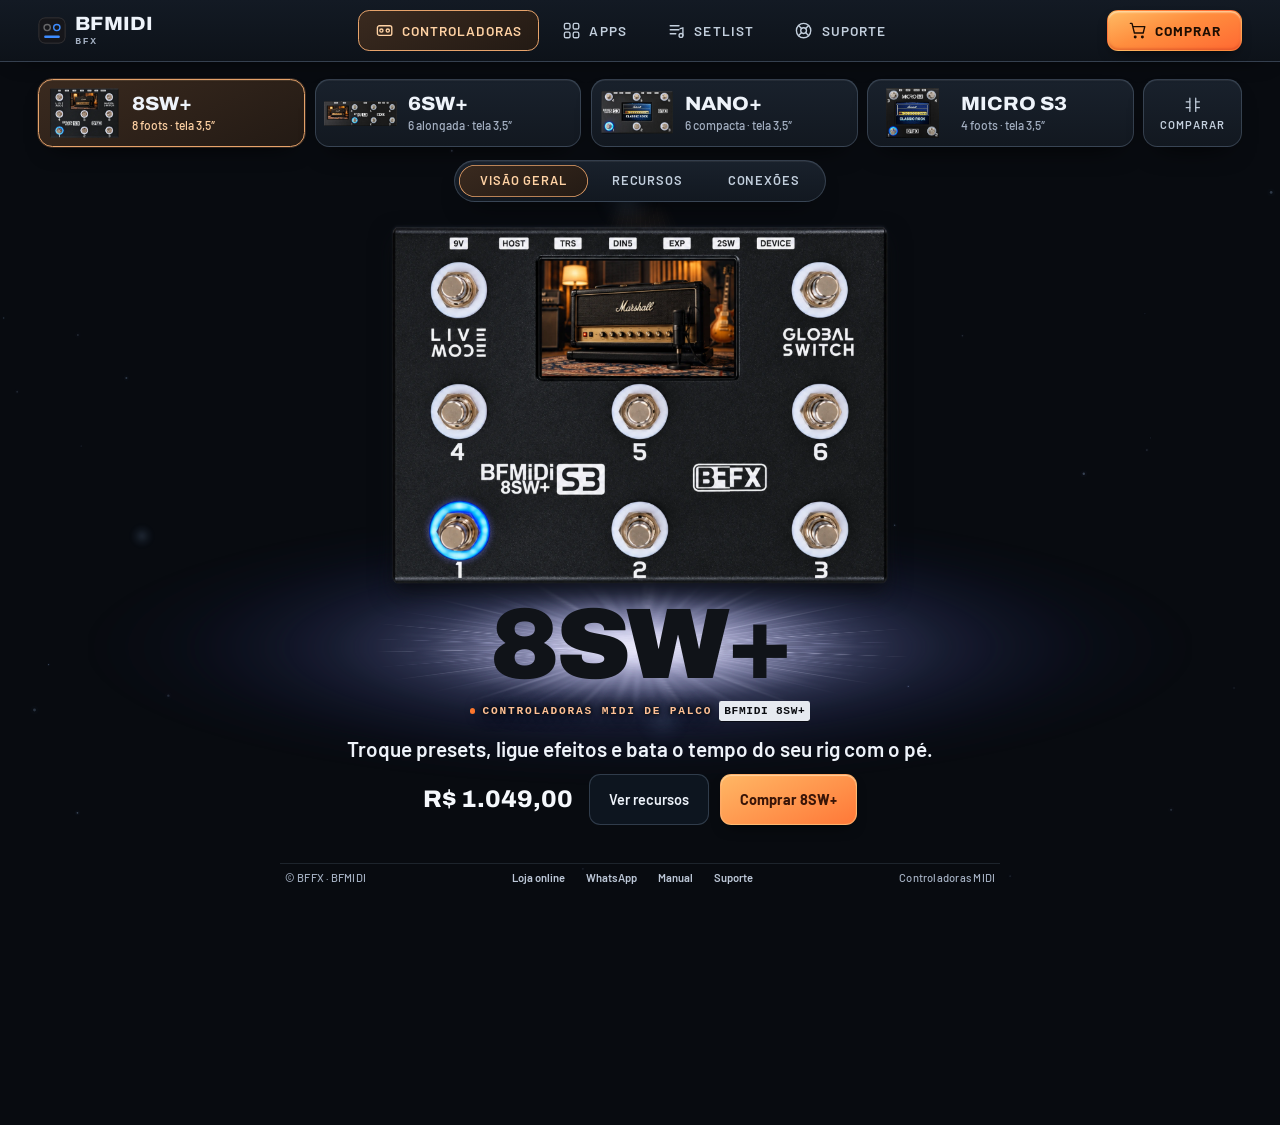
==== commit 384e697c: "Atualiza site BFMIDI" ====
--- a/index.html
+++ b/index.html
@@ -240,7 +240,7 @@
                 <span class="sr-only">(abre em nova aba)</span>
               </a>
               <p class="ap-plat__file ap-plat__meta">Microsoft Store · atualiza sozinho</p>
-              <a class="ap-link-btn" href="assets/apps/BFMiDi-Editor-15.15.261119-Setup.exe" download>Ou baixe o instalador (Setup.exe · 5,8 MB)</a>
+              <a class="ap-link-btn" href="assets/apps/BFMiDi-Editor-15.16.261119-Setup.exe" download>Ou baixe o instalador (Setup.exe · 5,8 MB)</a>
               <button class="ap-link-btn js-help" type="button" data-help="ajuda-win" commandfor="ajuda-dialog" command="show-modal" aria-haspopup="dialog">Como instalar no Windows</button>
             </div>
             <p class="ap-plat__text"><span class="ap-plat__t1">Conecta pelo Wi‑Fi do pedal, pela rede de casa ou pelo cabo USB, e abre para editar mesmo sem o pedal.</span><span class="ap-plat__t2"> Instala por usuário, sem pedir senha de administrador.</span></p>
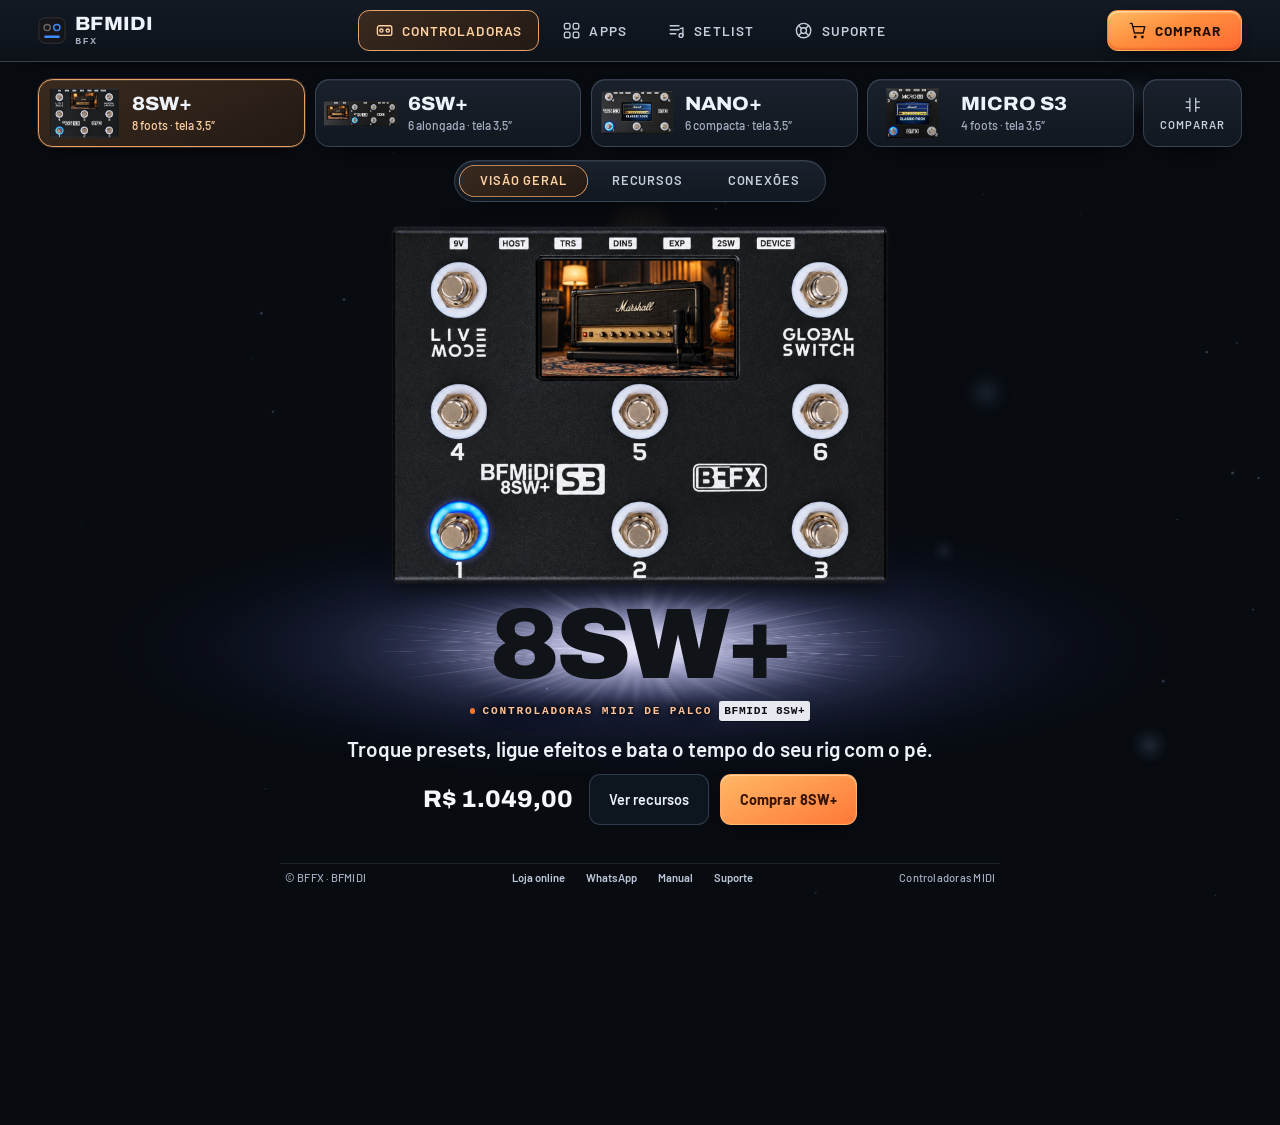
==== commit 61b5bcf0: "Atualiza site BFMIDI" ====
--- a/index.html
+++ b/index.html
@@ -240,7 +240,7 @@
                 <span class="sr-only">(abre em nova aba)</span>
               </a>
               <p class="ap-plat__file ap-plat__meta">Microsoft Store · atualiza sozinho</p>
-              <a class="ap-link-btn" href="assets/apps/BFMiDi-Editor-15.16.261119-Setup.exe" download>Ou baixe o instalador (Setup.exe · 5,8 MB)</a>
+              <a class="ap-link-btn" href="assets/apps/BFMiDi-Editor-15.17.261119-Setup.exe" download>Ou baixe o instalador (Setup.exe · 5,8 MB)</a>
               <button class="ap-link-btn js-help" type="button" data-help="ajuda-win" commandfor="ajuda-dialog" command="show-modal" aria-haspopup="dialog">Como instalar no Windows</button>
             </div>
             <p class="ap-plat__text"><span class="ap-plat__t1">Conecta pelo Wi‑Fi do pedal, pela rede de casa ou pelo cabo USB, e abre para editar mesmo sem o pedal.</span><span class="ap-plat__t2"> Instala por usuário, sem pedir senha de administrador.</span></p>
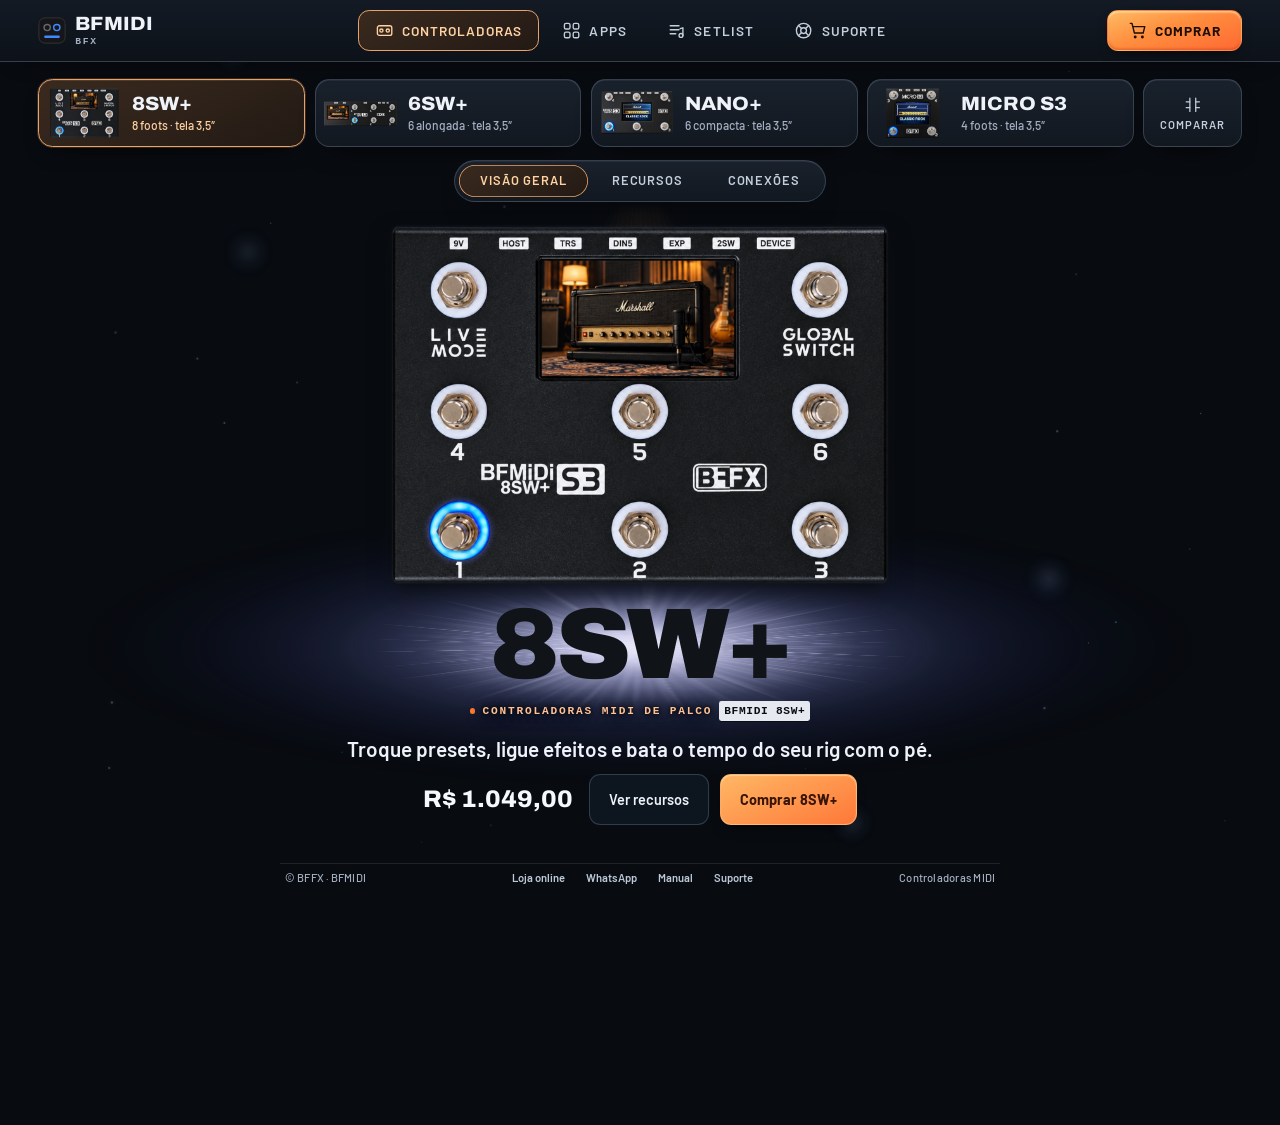
==== commit c71dee1c: "Atualiza site BFMIDI" ====
--- a/index.html
+++ b/index.html
@@ -240,7 +240,7 @@
                 <span class="sr-only">(abre em nova aba)</span>
               </a>
               <p class="ap-plat__file ap-plat__meta">Microsoft Store · atualiza sozinho</p>
-              <a class="ap-link-btn" href="assets/apps/BFMiDi-Editor-15.17.261119-Setup.exe" download>Ou baixe o instalador (Setup.exe · 5,8 MB)</a>
+              <a class="ap-link-btn" href="assets/apps/BFMiDi-Editor-15.18.261120-Setup.exe" download>Ou baixe o instalador (Setup.exe · 5,8 MB)</a>
               <button class="ap-link-btn js-help" type="button" data-help="ajuda-win" commandfor="ajuda-dialog" command="show-modal" aria-haspopup="dialog">Como instalar no Windows</button>
             </div>
             <p class="ap-plat__text"><span class="ap-plat__t1">Conecta pelo Wi‑Fi do pedal, pela rede de casa ou pelo cabo USB, e abre para editar mesmo sem o pedal.</span><span class="ap-plat__t2"> Instala por usuário, sem pedir senha de administrador.</span></p>
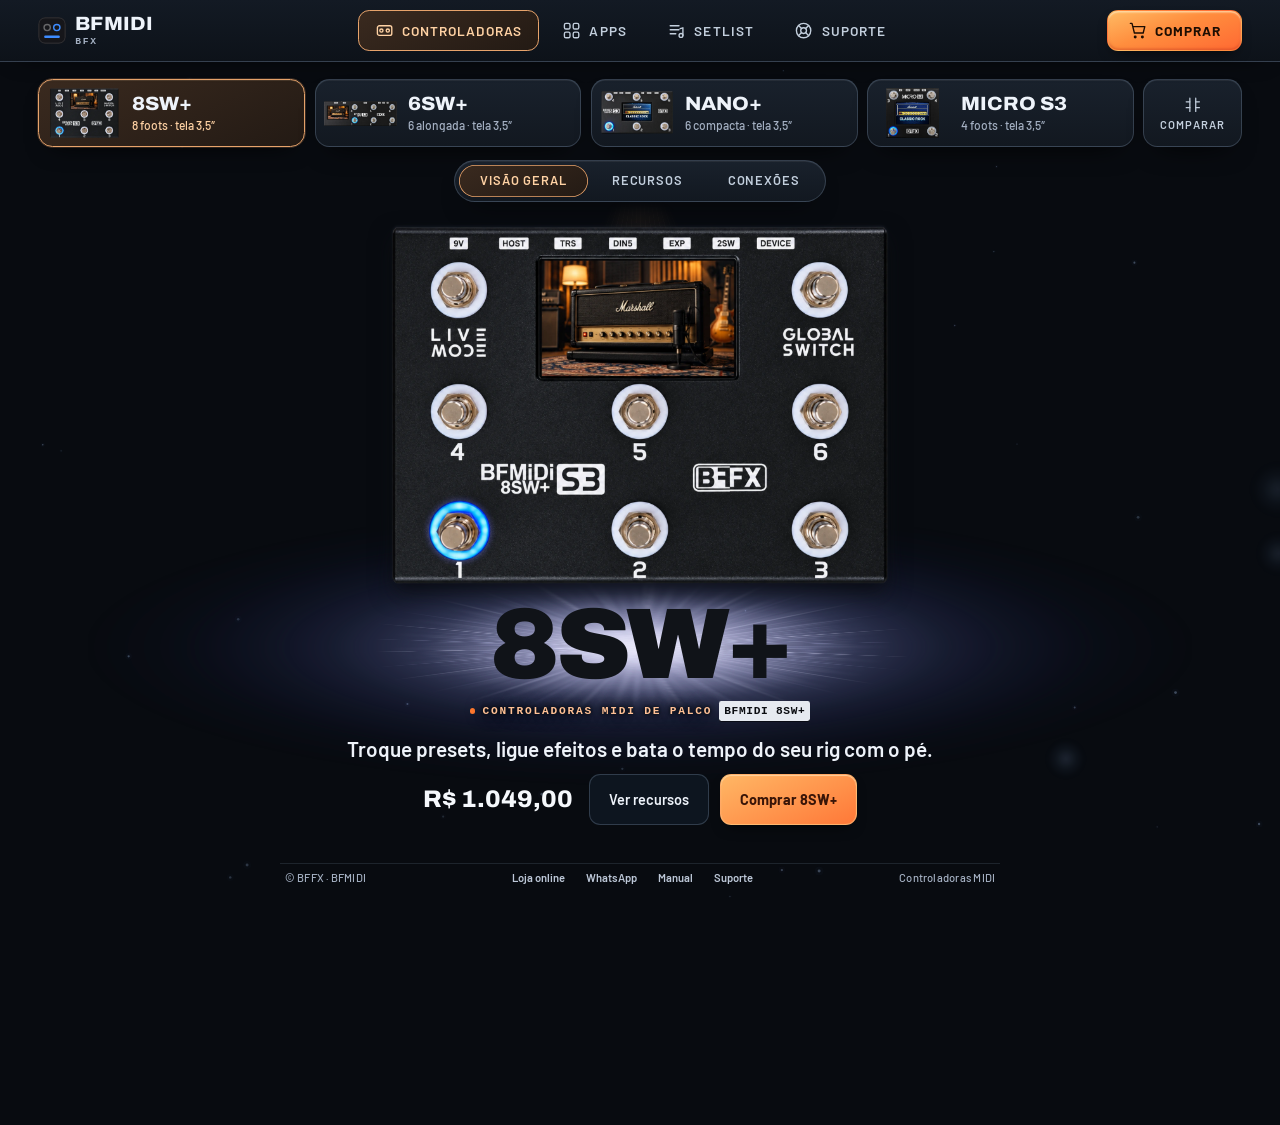
==== commit 7607a674: "Atualiza site BFMIDI" ====
--- a/index.html
+++ b/index.html
@@ -240,7 +240,7 @@
                 <span class="sr-only">(abre em nova aba)</span>
               </a>
               <p class="ap-plat__file ap-plat__meta">Microsoft Store · atualiza sozinho</p>
-              <a class="ap-link-btn" href="assets/apps/BFMiDi-Editor-15.18.261120-Setup.exe" download>Ou baixe o instalador (Setup.exe · 5,8 MB)</a>
+              <a class="ap-link-btn" href="assets/apps/BFMiDi-Editor-15.19.261120-Setup.exe" download>Ou baixe o instalador (Setup.exe · 5,7 MB)</a>
               <button class="ap-link-btn js-help" type="button" data-help="ajuda-win" commandfor="ajuda-dialog" command="show-modal" aria-haspopup="dialog">Como instalar no Windows</button>
             </div>
             <p class="ap-plat__text"><span class="ap-plat__t1">Conecta pelo Wi‑Fi do pedal, pela rede de casa ou pelo cabo USB, e abre para editar mesmo sem o pedal.</span><span class="ap-plat__t2"> Instala por usuário, sem pedir senha de administrador.</span></p>
@@ -525,7 +525,7 @@
     <section class="apps-section" id="ajuda-versoes" aria-labelledby="ajuda-versoes-h">
       <h3 id="ajuda-versoes-h"><span class="apps-step" aria-hidden="true">04</span>Sobre as versões</h3>
       <dl class="apps-versions">
-        <div><dt>Windows</dt><dd>Disponível na Microsoft Store, para Windows 10 e 11. Também há o instalador (Setup.exe · 5,8 MB), que instala por usuário, sem senha de administrador. Inclui Wi‑Fi automático e conexão por cabo USB.</dd></div>
+        <div><dt>Windows</dt><dd>Disponível na Microsoft Store, para Windows 10 e 11. Também há o instalador (Setup.exe · 5,7 MB), que instala por usuário, sem senha de administrador. Inclui Wi‑Fi automático e conexão por cabo USB.</dd></div>
         <div><dt>Mac</dt><dd>Disponível na App Store. Requer macOS 14 ou mais recente.</dd></div>
         <div><dt>iPhone e iPad</dt><dd>Disponível na App Store. Requer iOS ou iPadOS 17 ou mais recente.</dd></div>
         <div><dt>Android</dt><dd>Disponível no Google Play. Requer Android 7 ou mais recente.</dd></div>
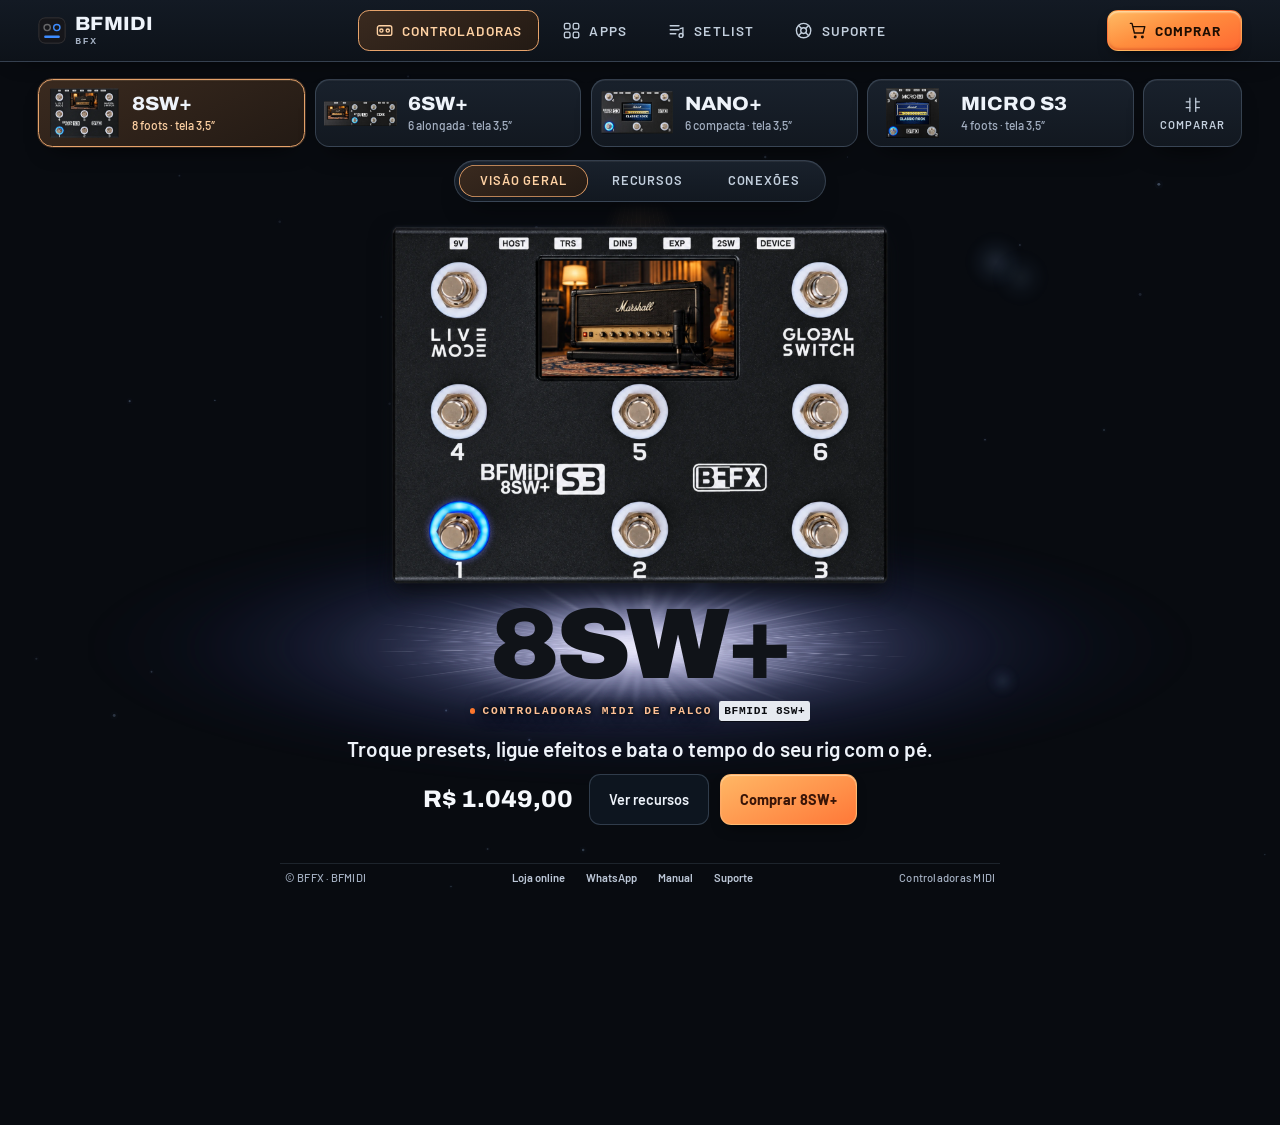
==== commit ff54bce3: "Atualiza site BFMIDI" ====
--- a/index.html
+++ b/index.html
@@ -240,7 +240,7 @@
                 <span class="sr-only">(abre em nova aba)</span>
               </a>
               <p class="ap-plat__file ap-plat__meta">Microsoft Store · atualiza sozinho</p>
-              <a class="ap-link-btn" href="assets/apps/BFMiDi-Editor-15.19.261120-Setup.exe" download>Ou baixe o instalador (Setup.exe · 5,7 MB)</a>
+              <a class="ap-link-btn" href="assets/apps/BFMiDi-Editor-15.20.261121-Setup.exe" download>Ou baixe o instalador (Setup.exe · 5,8 MB)</a>
               <button class="ap-link-btn js-help" type="button" data-help="ajuda-win" commandfor="ajuda-dialog" command="show-modal" aria-haspopup="dialog">Como instalar no Windows</button>
             </div>
             <p class="ap-plat__text"><span class="ap-plat__t1">Conecta pelo Wi‑Fi do pedal, pela rede de casa ou pelo cabo USB, e abre para editar mesmo sem o pedal.</span><span class="ap-plat__t2"> Instala por usuário, sem pedir senha de administrador.</span></p>
@@ -525,7 +525,7 @@
     <section class="apps-section" id="ajuda-versoes" aria-labelledby="ajuda-versoes-h">
       <h3 id="ajuda-versoes-h"><span class="apps-step" aria-hidden="true">04</span>Sobre as versões</h3>
       <dl class="apps-versions">
-        <div><dt>Windows</dt><dd>Disponível na Microsoft Store, para Windows 10 e 11. Também há o instalador (Setup.exe · 5,7 MB), que instala por usuário, sem senha de administrador. Inclui Wi‑Fi automático e conexão por cabo USB.</dd></div>
+        <div><dt>Windows</dt><dd>Disponível na Microsoft Store, para Windows 10 e 11. Também há o instalador (Setup.exe · 5,8 MB), que instala por usuário, sem senha de administrador. Inclui Wi‑Fi automático e conexão por cabo USB.</dd></div>
         <div><dt>Mac</dt><dd>Disponível na App Store. Requer macOS 14 ou mais recente.</dd></div>
         <div><dt>iPhone e iPad</dt><dd>Disponível na App Store. Requer iOS ou iPadOS 17 ou mais recente.</dd></div>
         <div><dt>Android</dt><dd>Disponível no Google Play. Requer Android 7 ou mais recente.</dd></div>
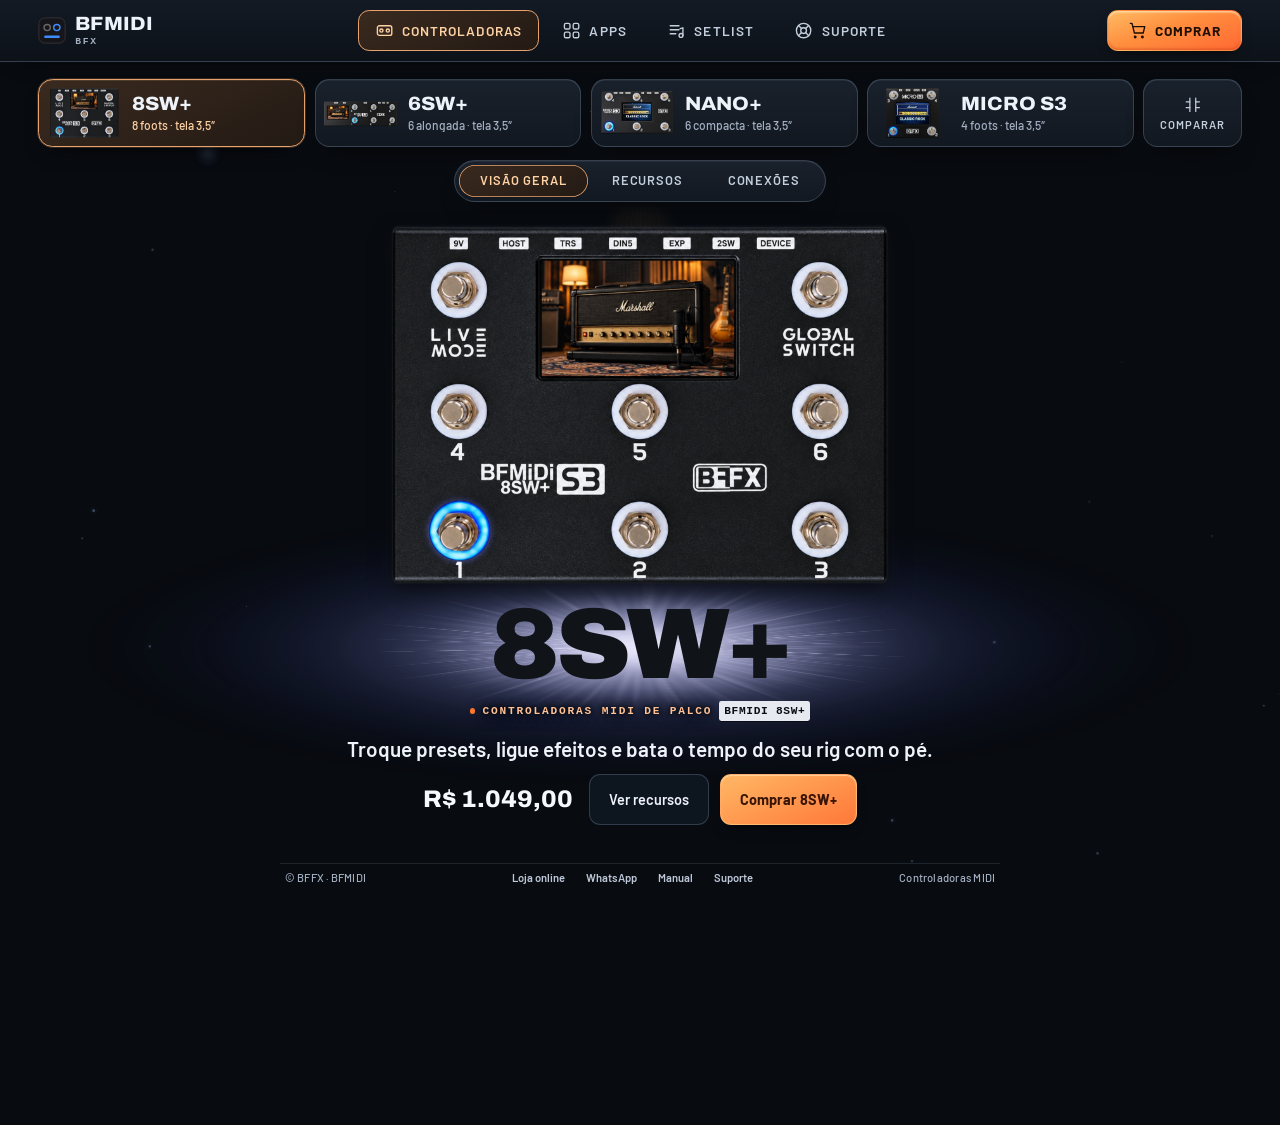
==== commit 5e085065: "Abre o atualizador v16 no site da BFMiDi" ====
--- a/index.html
+++ b/index.html
@@ -518,7 +518,7 @@
       <h3 id="ajuda-links-h"><span class="apps-step" aria-hidden="true">03</span>Links úteis</h3>
       <ul class="apps-links">
         <li><a href="https://bffx-updates.github.io/MANUAL_USER/" target="_blank" rel="noopener noreferrer"><svg viewBox="0 0 24 24" fill="none" stroke="currentColor" stroke-width="1.7" stroke-linecap="round" stroke-linejoin="round" aria-hidden="true"><path d="M12 6.5C10 5 7 4.5 3.5 5v13.5c3.5-.5 6.5 0 8.5 1.5 2-1.5 5-2 8.5-1.5V5C17 4.5 14 5 12 6.5z"/><path d="M12 6.5V20"/></svg>Manual da BFMIDI<span class="sr-only"> (abre em nova aba)</span></a></li>
-        <li><a href="https://bffx-updates.github.io/Update_BFMiDi_v15/" target="_blank" rel="noopener noreferrer"><svg viewBox="0 0 24 24" fill="none" stroke="currentColor" stroke-width="1.7" stroke-linecap="round" stroke-linejoin="round" aria-hidden="true"><path d="M12 16V4m0 0-4.5 4.5M12 4l4.5 4.5"/><path d="M4 15v3a2 2 0 0 0 2 2h12a2 2 0 0 0 2-2v-3"/></svg>Atualizar o firmware do pedal<span class="sr-only"> (abre em nova aba)</span></a></li>
+        <li><a href="https://bffx-updates.github.io/Update_BFMiDi_v16/" target="_blank" rel="noopener noreferrer"><svg viewBox="0 0 24 24" fill="none" stroke="currentColor" stroke-width="1.7" stroke-linecap="round" stroke-linejoin="round" aria-hidden="true"><path d="M12 16V4m0 0-4.5 4.5M12 4l4.5 4.5"/><path d="M4 15v3a2 2 0 0 0 2 2h12a2 2 0 0 0 2-2v-3"/></svg>Atualizar o firmware do pedal<span class="sr-only"> (abre em nova aba)</span></a></li>
         <li><a href="https://bffx-updates.github.io/Editor_BFMiDi_v15/privacy.html" target="_blank" rel="noopener noreferrer"><svg viewBox="0 0 24 24" fill="none" stroke="currentColor" stroke-width="1.7" stroke-linecap="round" stroke-linejoin="round" aria-hidden="true"><rect x="5" y="10.5" width="14" height="10" rx="2.4"/><path d="M8.5 10.5V8a3.5 3.5 0 0 1 7 0v2.5"/></svg>Política de privacidade<span class="sr-only"> (abre em nova aba)</span></a></li>
       </ul>
     </section>
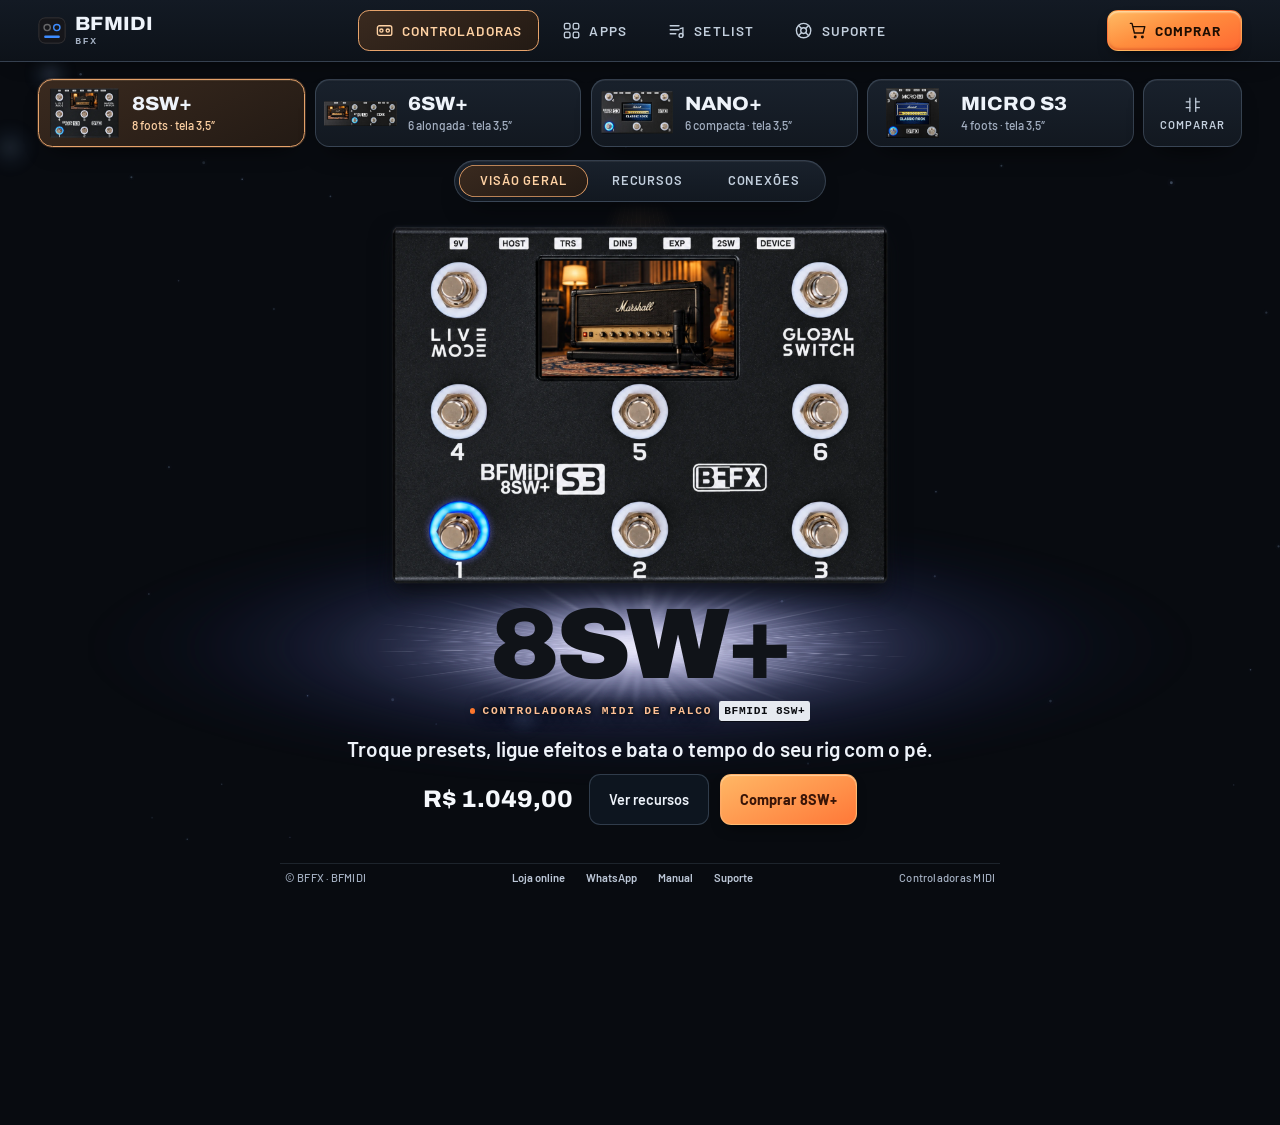
==== commit a97ca825: "Atualiza site BFMIDI" ====
--- a/index.html
+++ b/index.html
@@ -208,7 +208,7 @@
               </div>
             </div>
             <div class="ap-plat__act">
-              <a class="ap-cta" href="https://bffx-updates.github.io/Editor_BFMiDi_v15/" target="_blank" rel="noopener noreferrer">
+              <a class="ap-cta" href="https://bffx-updates.github.io/Editor_BFMiDi_v16/" target="_blank" rel="noopener noreferrer">
                 <span>Abrir no navegador</span>
                 <svg viewBox="0 0 24 24" fill="none" stroke="currentColor" stroke-width="2.2" stroke-linecap="round" stroke-linejoin="round" aria-hidden="true"><path d="M14 4h6v6M20 4l-8 8M18 14v4a2 2 0 0 1-2 2H6a2 2 0 0 1-2-2V8a2 2 0 0 1 2-2h4"/></svg>
                 <span class="sr-only">(abre em nova aba)</span>
@@ -240,7 +240,7 @@
                 <span class="sr-only">(abre em nova aba)</span>
               </a>
               <p class="ap-plat__file ap-plat__meta">Microsoft Store · atualiza sozinho</p>
-              <a class="ap-link-btn" href="assets/apps/BFMiDi-Editor-15.20.261121-Setup.exe" download>Ou baixe o instalador (Setup.exe · 5,8 MB)</a>
+              <a class="ap-link-btn" href="assets/apps/BFMiDi-Editor-16.0.261125-Setup.exe" download>Ou baixe o instalador (Setup.exe · 5,8 MB)</a>
               <button class="ap-link-btn js-help" type="button" data-help="ajuda-win" commandfor="ajuda-dialog" command="show-modal" aria-haspopup="dialog">Como instalar no Windows</button>
             </div>
             <p class="ap-plat__text"><span class="ap-plat__t1">Conecta pelo Wi‑Fi do pedal, pela rede de casa ou pelo cabo USB, e abre para editar mesmo sem o pedal.</span><span class="ap-plat__t2"> Instala por usuário, sem pedir senha de administrador.</span></p>
@@ -357,7 +357,7 @@
               <div class="ap-chrome__v ap-chrome--web">
                 <span class="ap-chrome__nav"><svg viewBox="0 0 24 24" fill="none" stroke="currentColor" stroke-width="2.2" stroke-linecap="round" stroke-linejoin="round"><path d="m14.5 6-6 6 6 6"/></svg><svg viewBox="0 0 24 24" fill="none" stroke="currentColor" stroke-width="2.2" stroke-linecap="round" stroke-linejoin="round"><path d="m9.5 6 6 6-6 6"/></svg></span>
                 <span class="ap-chrome__tab"><i></i><svg class="ap-chrome__txt" viewBox="0 0 95 20" width="95" height="20"><text x="0" y="15.4" textLength="94.7" lengthAdjust="spacingAndGlyphs">BFMiDi Editor</text></svg></span>
-                <span class="ap-chrome__url"><svg viewBox="0 0 24 24" fill="none" stroke="currentColor" stroke-width="2.2" stroke-linecap="round" stroke-linejoin="round"><rect x="5" y="10.5" width="14" height="10" rx="2.4"/><path d="M8.5 10.5V8a3.5 3.5 0 0 1 7 0v2.5"/></svg><svg class="ap-chrome__txt" viewBox="0 0 294 20" width="294" height="20"><text x="0" y="15.4" textLength="293.8" lengthAdjust="spacingAndGlyphs">bffx-updates.github.io/Editor_BFMiDi_v15</text></svg></span>
+                <span class="ap-chrome__url"><svg viewBox="0 0 24 24" fill="none" stroke="currentColor" stroke-width="2.2" stroke-linecap="round" stroke-linejoin="round"><rect x="5" y="10.5" width="14" height="10" rx="2.4"/><path d="M8.5 10.5V8a3.5 3.5 0 0 1 7 0v2.5"/></svg><svg class="ap-chrome__txt" viewBox="0 0 294 20" width="294" height="20"><text x="0" y="15.4" textLength="293.8" lengthAdjust="spacingAndGlyphs">bffx-updates.github.io/Editor_BFMiDi_v16</text></svg></span>
               </div>
               <div class="ap-chrome__v ap-chrome--mac">
                 <span class="ap-chrome__lights"><i></i><i></i><i></i></span>
@@ -503,7 +503,7 @@
       <ul class="apps-reads">
         <li><span>Wi‑Fi do pedal</span><a href="http://192.168.4.1" target="_blank" rel="noopener noreferrer">http://192.168.4.1<span class="sr-only"> (abre em nova aba)</span></a><small>Com o pedal ligado e o Wi‑Fi dele ativo: rede <b>BFMIDI_WIFI</b>, senha <b>bfmidi@editor</b>. O editor vem do próprio pedal.</small></li>
         <li><span>Rede de casa</span><a href="http://bfmidi.local" target="_blank" rel="noopener noreferrer">http://bfmidi.local<span class="sr-only"> (abre em nova aba)</span></a><small>Pedal e aparelho na mesma rede. O editor vem do próprio pedal.</small></li>
-        <li><span>Cabo USB</span><b>Chrome ou Edge</b><small>No computador, pelo <a href="https://bffx-updates.github.io/Editor_BFMiDi_v15/" target="_blank" rel="noopener noreferrer">editor online<span class="sr-only"> (abre em nova aba)</span></a></small></li>
+        <li><span>Cabo USB</span><b>Chrome ou Edge</b><small>No computador, pelo <a href="https://bffx-updates.github.io/Editor_BFMiDi_v16/" target="_blank" rel="noopener noreferrer">editor online<span class="sr-only"> (abre em nova aba)</span></a></small></li>
       </ul>
     </section>
     <section class="apps-section" id="ajuda-win" aria-labelledby="ajuda-win-h">
@@ -519,7 +519,7 @@
       <ul class="apps-links">
         <li><a href="https://bffx-updates.github.io/MANUAL_USER/" target="_blank" rel="noopener noreferrer"><svg viewBox="0 0 24 24" fill="none" stroke="currentColor" stroke-width="1.7" stroke-linecap="round" stroke-linejoin="round" aria-hidden="true"><path d="M12 6.5C10 5 7 4.5 3.5 5v13.5c3.5-.5 6.5 0 8.5 1.5 2-1.5 5-2 8.5-1.5V5C17 4.5 14 5 12 6.5z"/><path d="M12 6.5V20"/></svg>Manual da BFMIDI<span class="sr-only"> (abre em nova aba)</span></a></li>
         <li><a href="https://bffx-updates.github.io/Update_BFMiDi_v16/" target="_blank" rel="noopener noreferrer"><svg viewBox="0 0 24 24" fill="none" stroke="currentColor" stroke-width="1.7" stroke-linecap="round" stroke-linejoin="round" aria-hidden="true"><path d="M12 16V4m0 0-4.5 4.5M12 4l4.5 4.5"/><path d="M4 15v3a2 2 0 0 0 2 2h12a2 2 0 0 0 2-2v-3"/></svg>Atualizar o firmware do pedal<span class="sr-only"> (abre em nova aba)</span></a></li>
-        <li><a href="https://bffx-updates.github.io/Editor_BFMiDi_v15/privacy.html" target="_blank" rel="noopener noreferrer"><svg viewBox="0 0 24 24" fill="none" stroke="currentColor" stroke-width="1.7" stroke-linecap="round" stroke-linejoin="round" aria-hidden="true"><rect x="5" y="10.5" width="14" height="10" rx="2.4"/><path d="M8.5 10.5V8a3.5 3.5 0 0 1 7 0v2.5"/></svg>Política de privacidade<span class="sr-only"> (abre em nova aba)</span></a></li>
+        <li><a href="https://bffx-updates.github.io/Editor_BFMiDi_v16/privacy.html" target="_blank" rel="noopener noreferrer"><svg viewBox="0 0 24 24" fill="none" stroke="currentColor" stroke-width="1.7" stroke-linecap="round" stroke-linejoin="round" aria-hidden="true"><rect x="5" y="10.5" width="14" height="10" rx="2.4"/><path d="M8.5 10.5V8a3.5 3.5 0 0 1 7 0v2.5"/></svg>Política de privacidade<span class="sr-only"> (abre em nova aba)</span></a></li>
       </ul>
     </section>
     <section class="apps-section" id="ajuda-versoes" aria-labelledby="ajuda-versoes-h">
